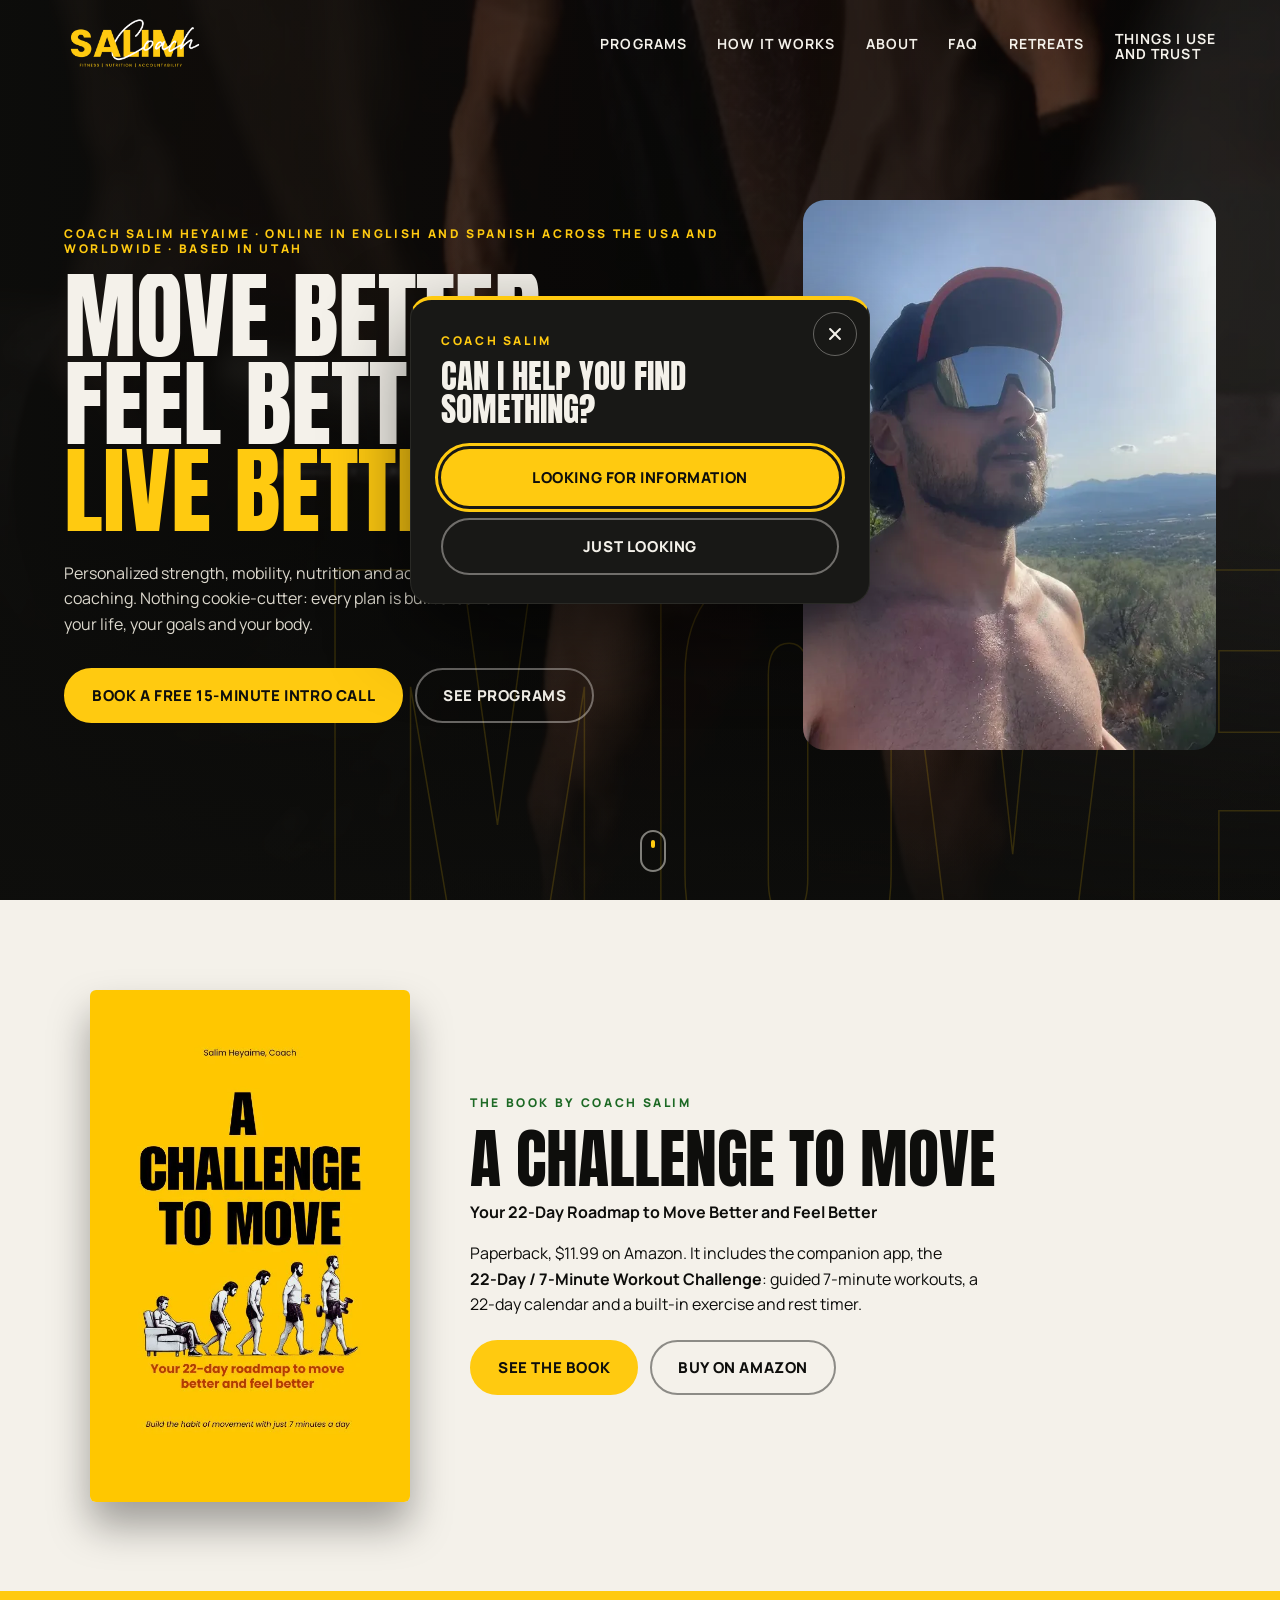
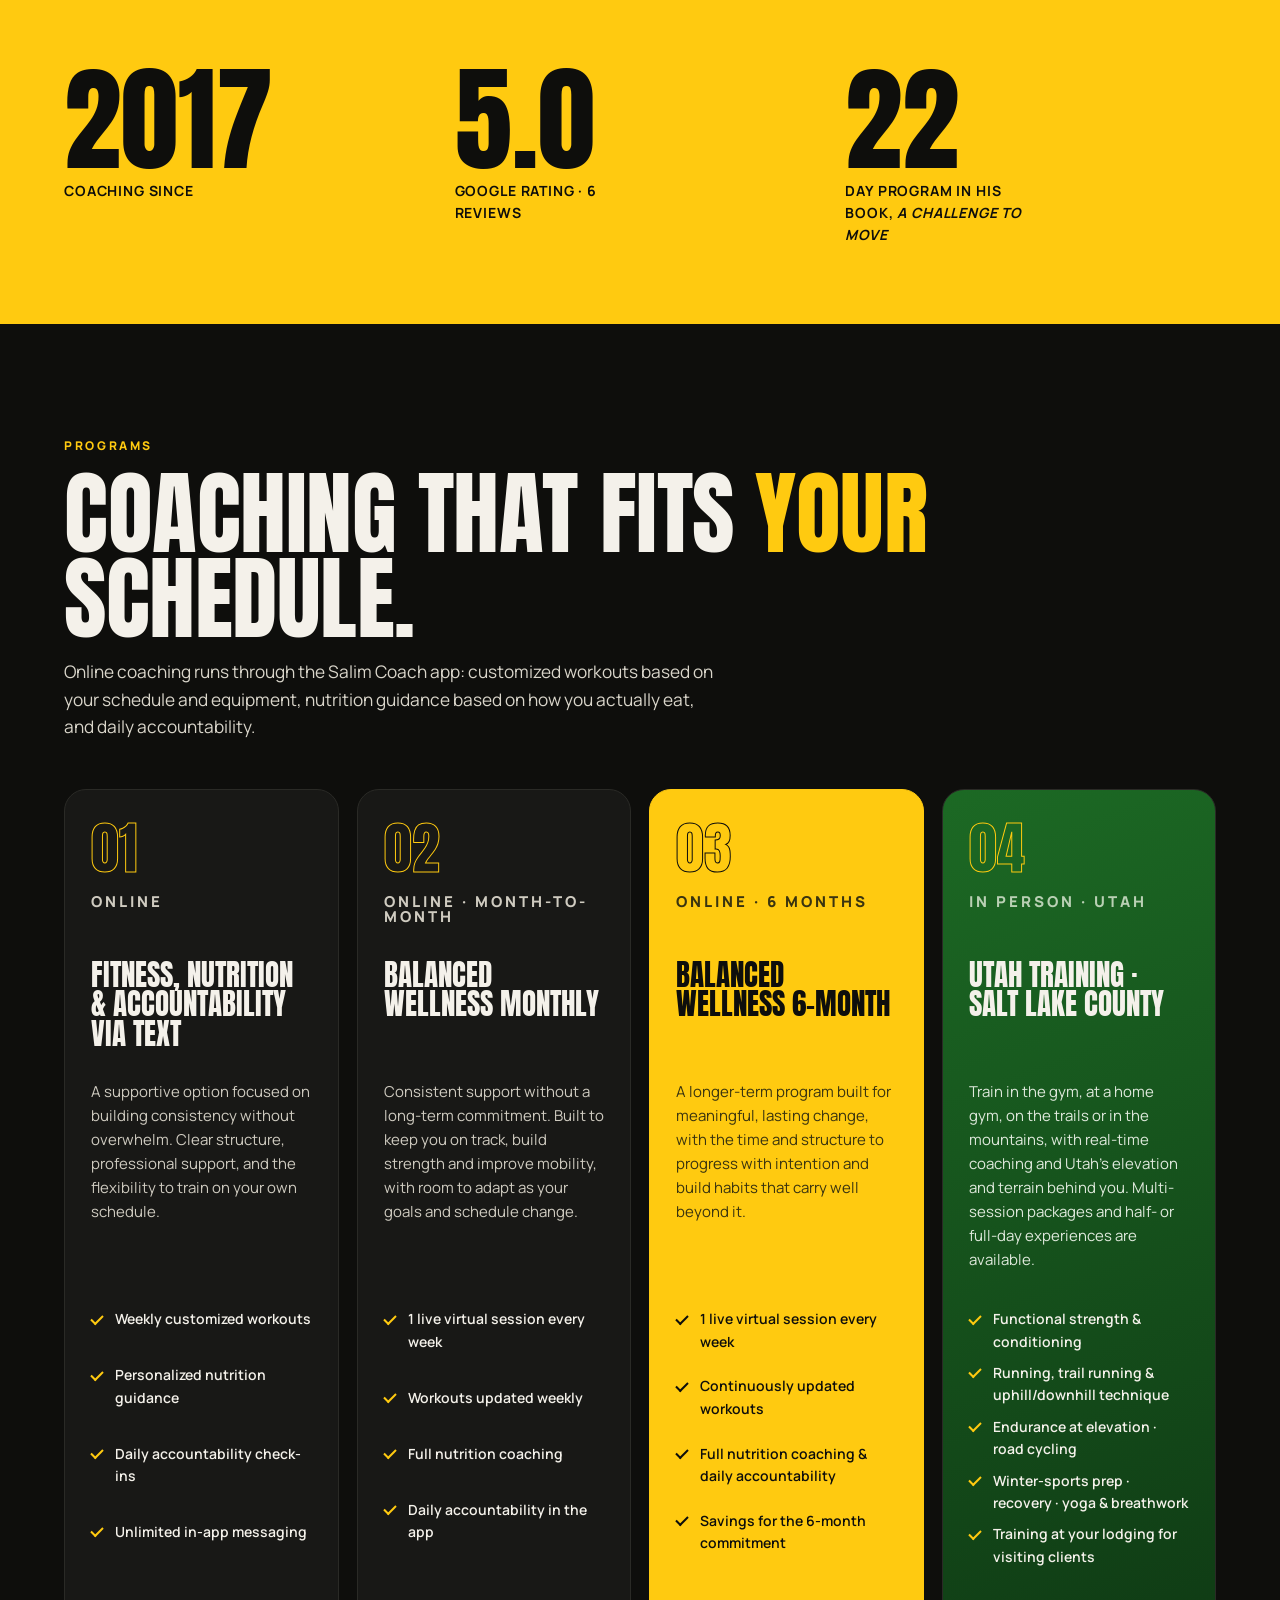
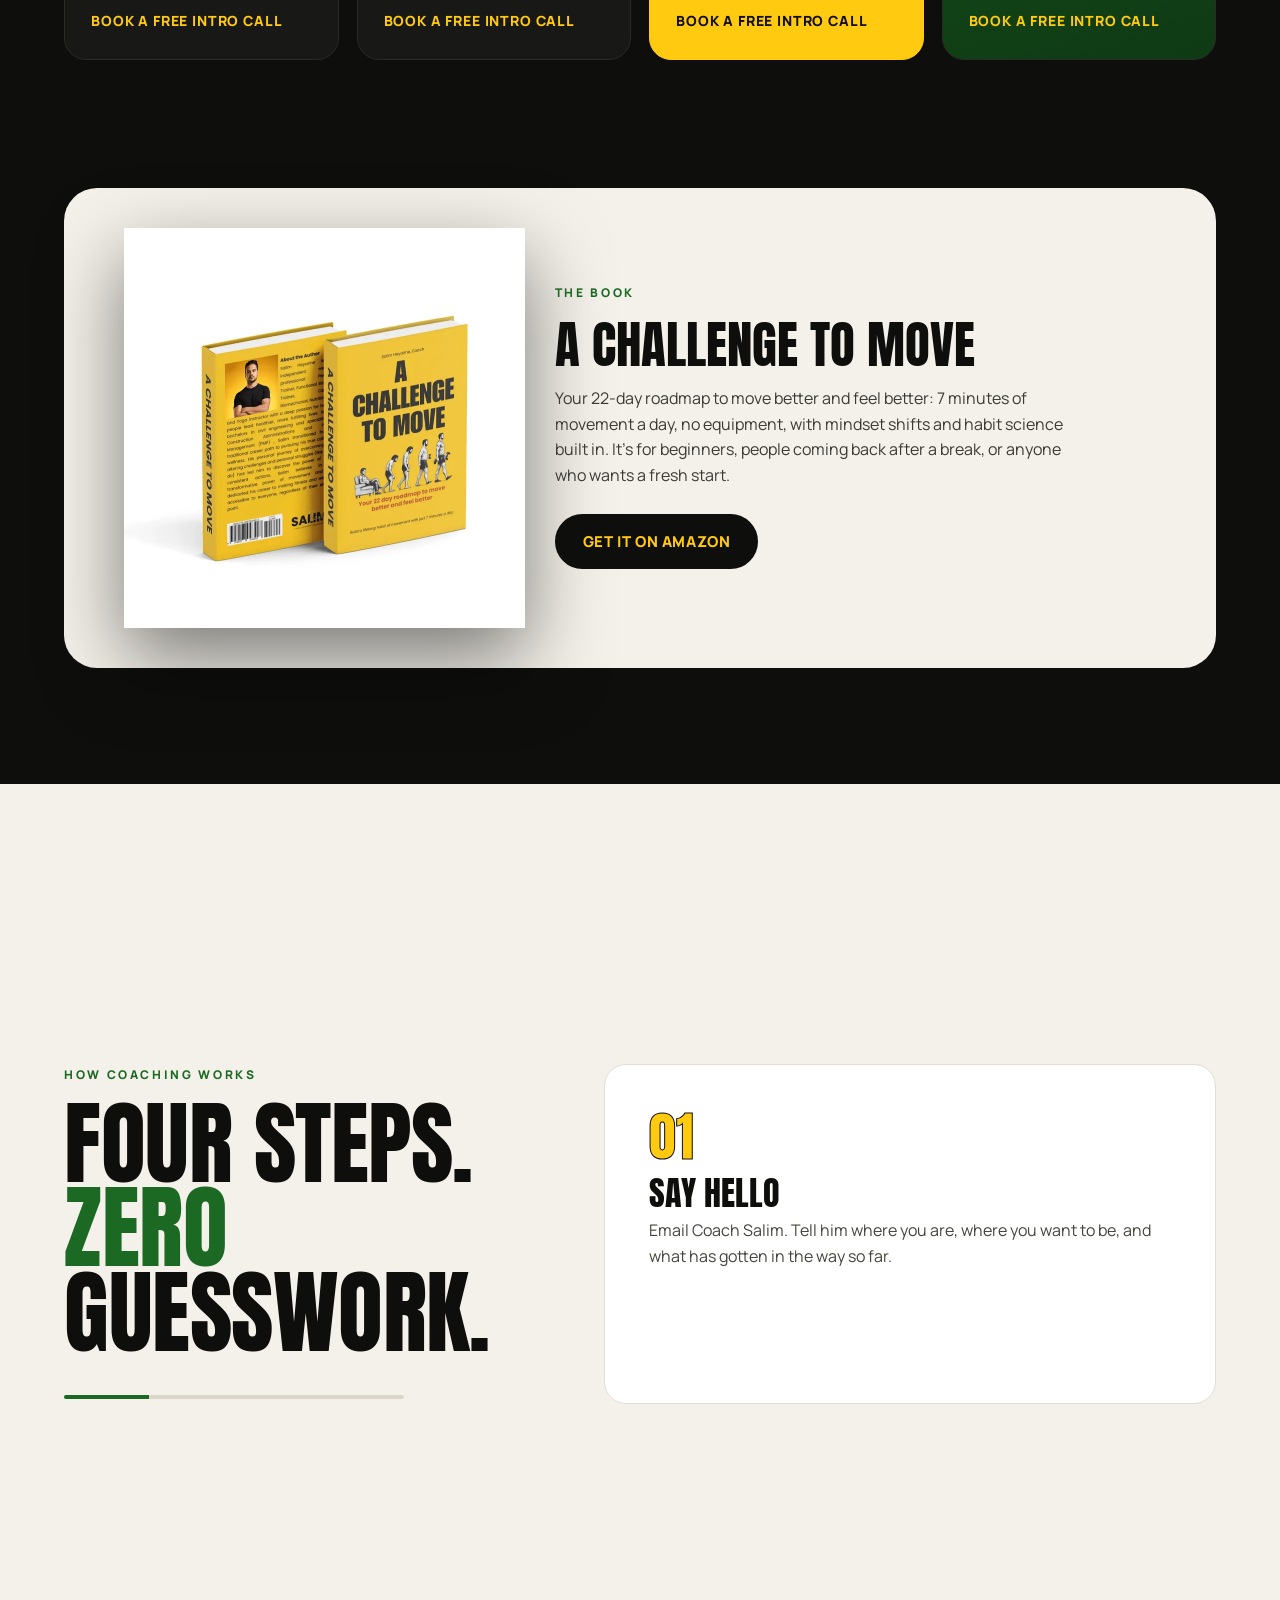
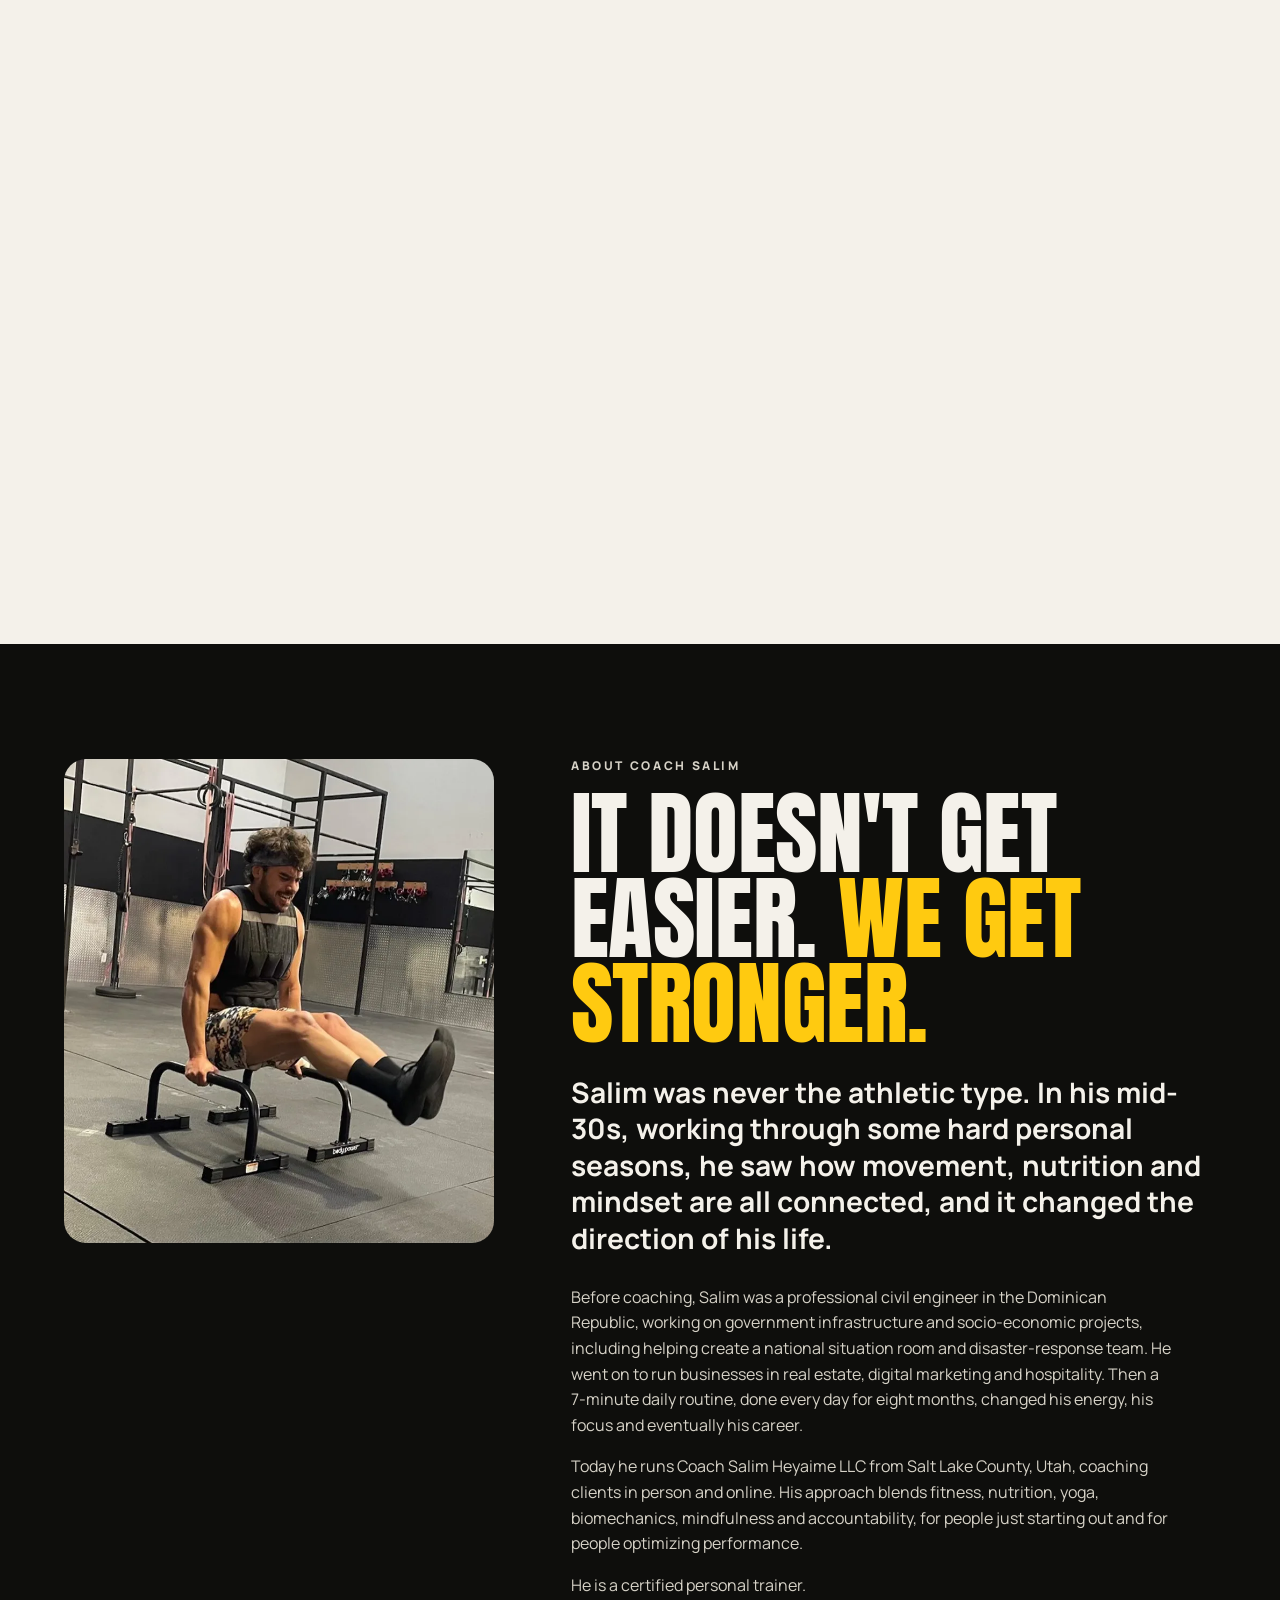
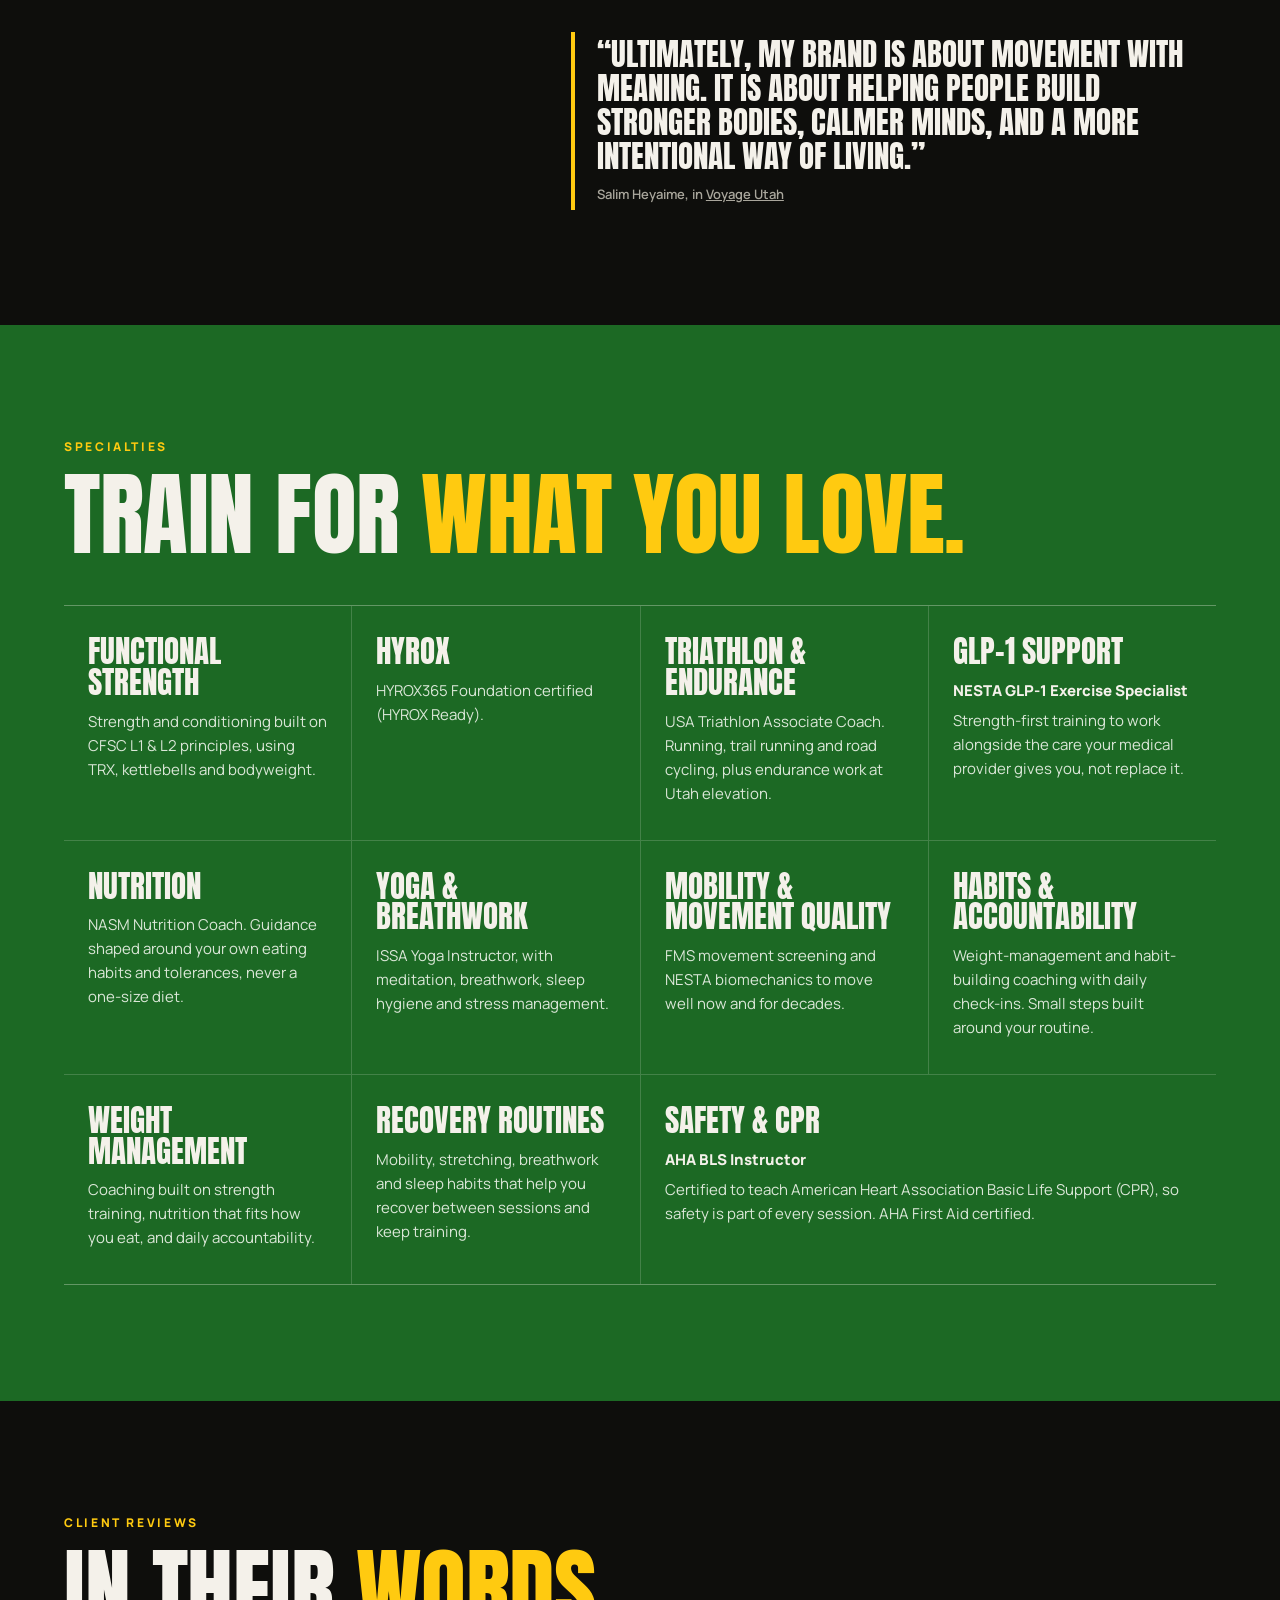
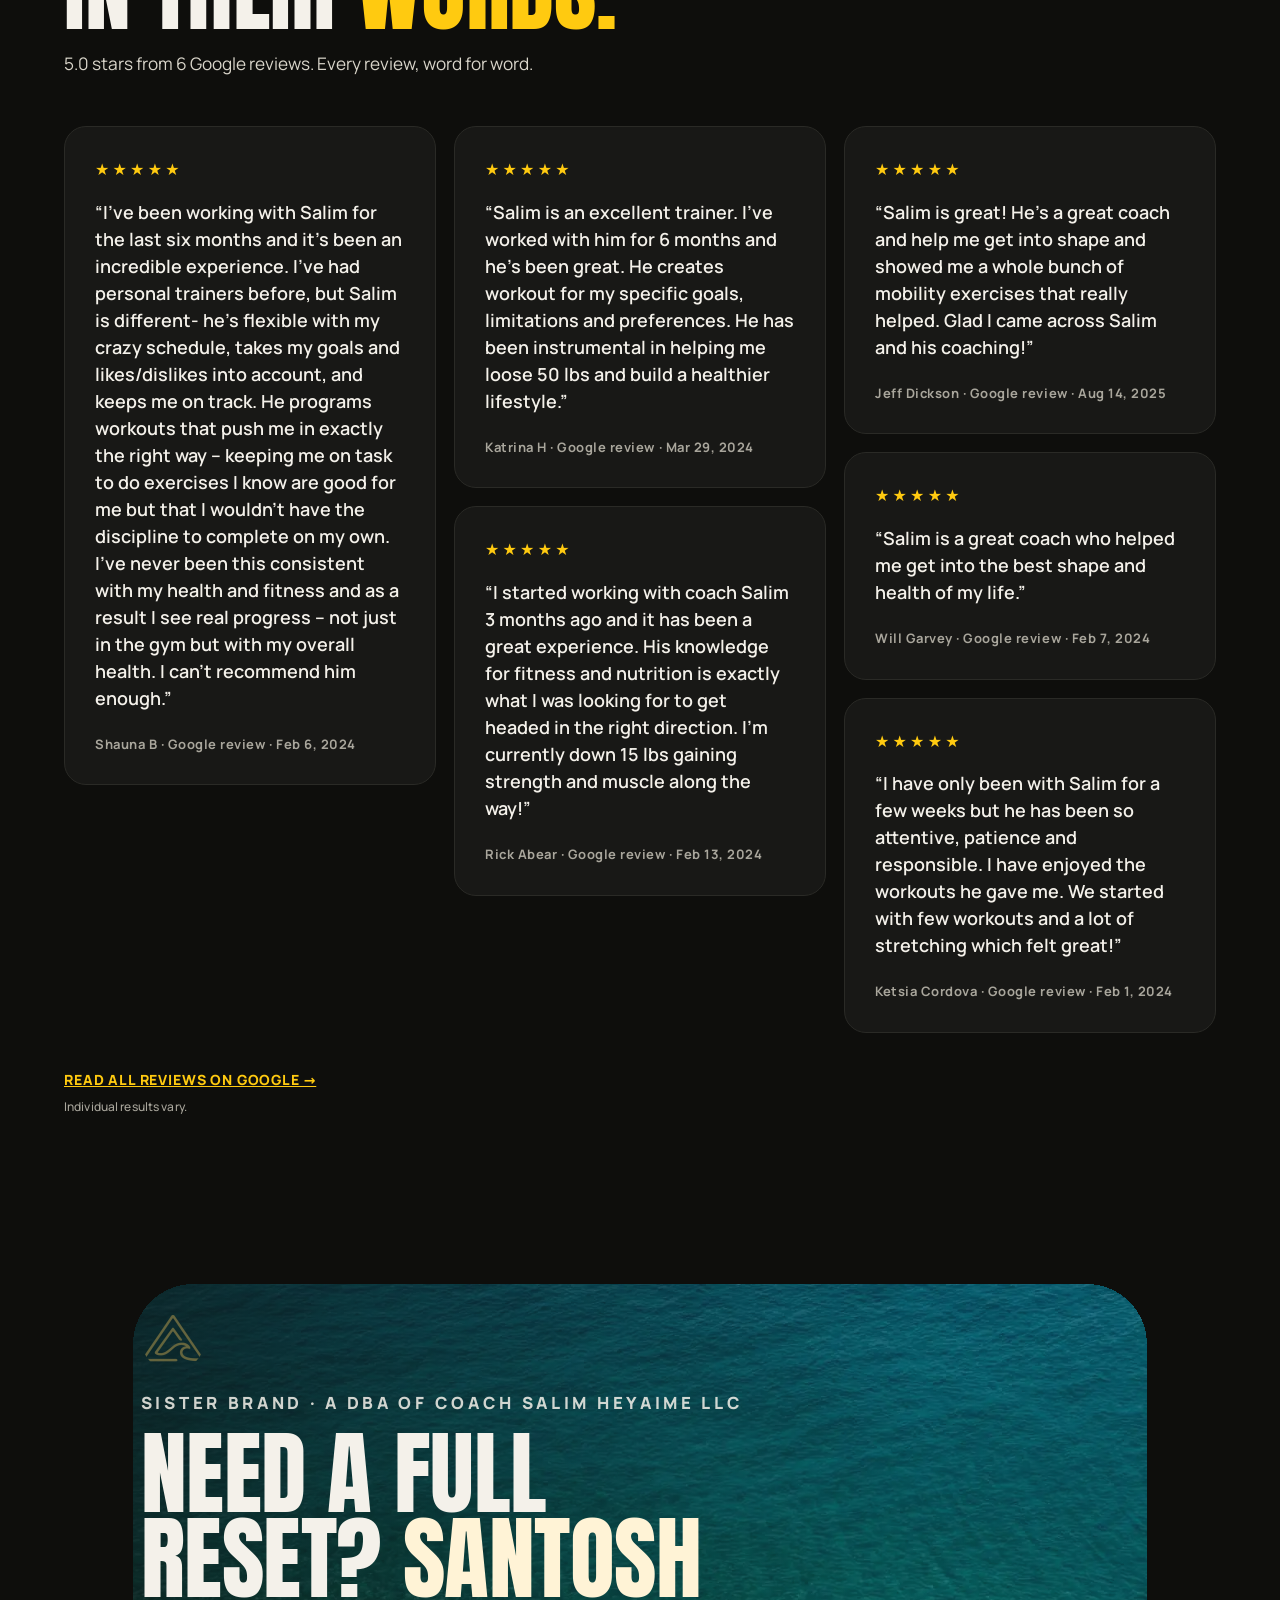
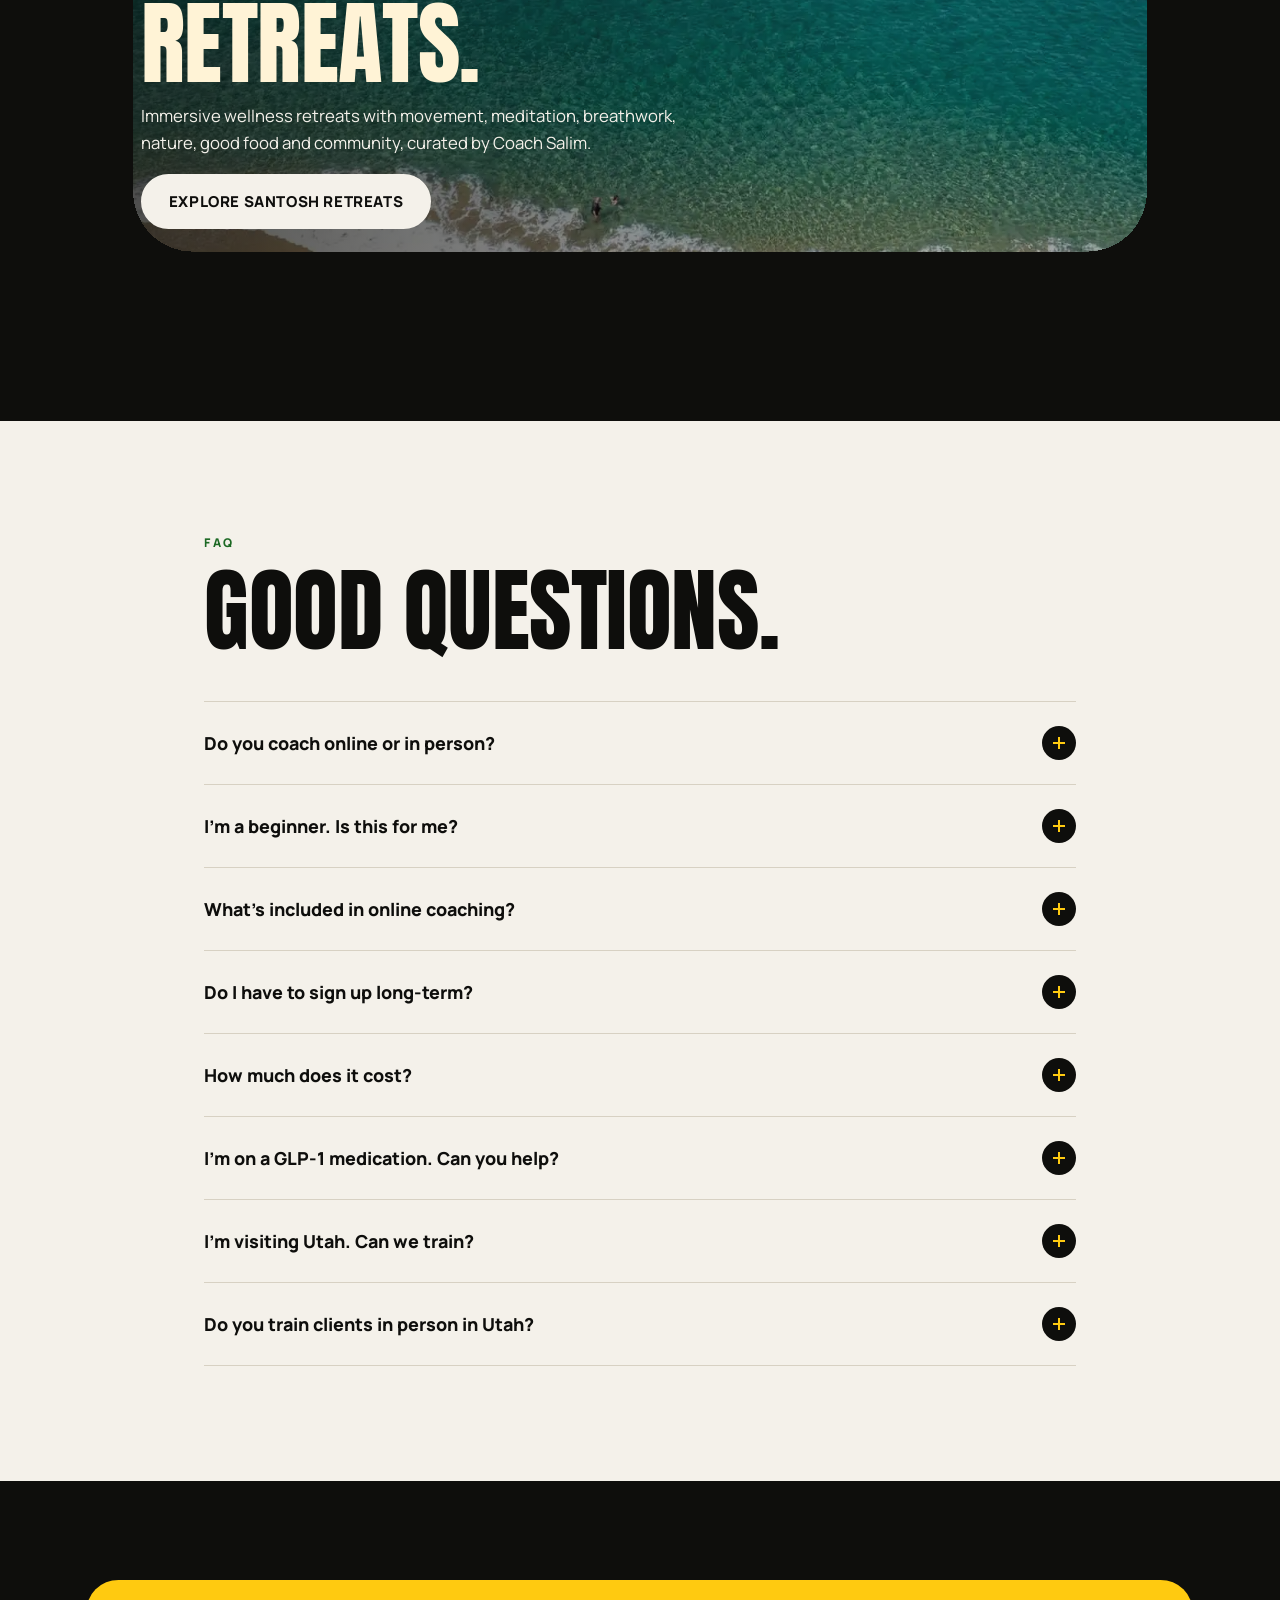
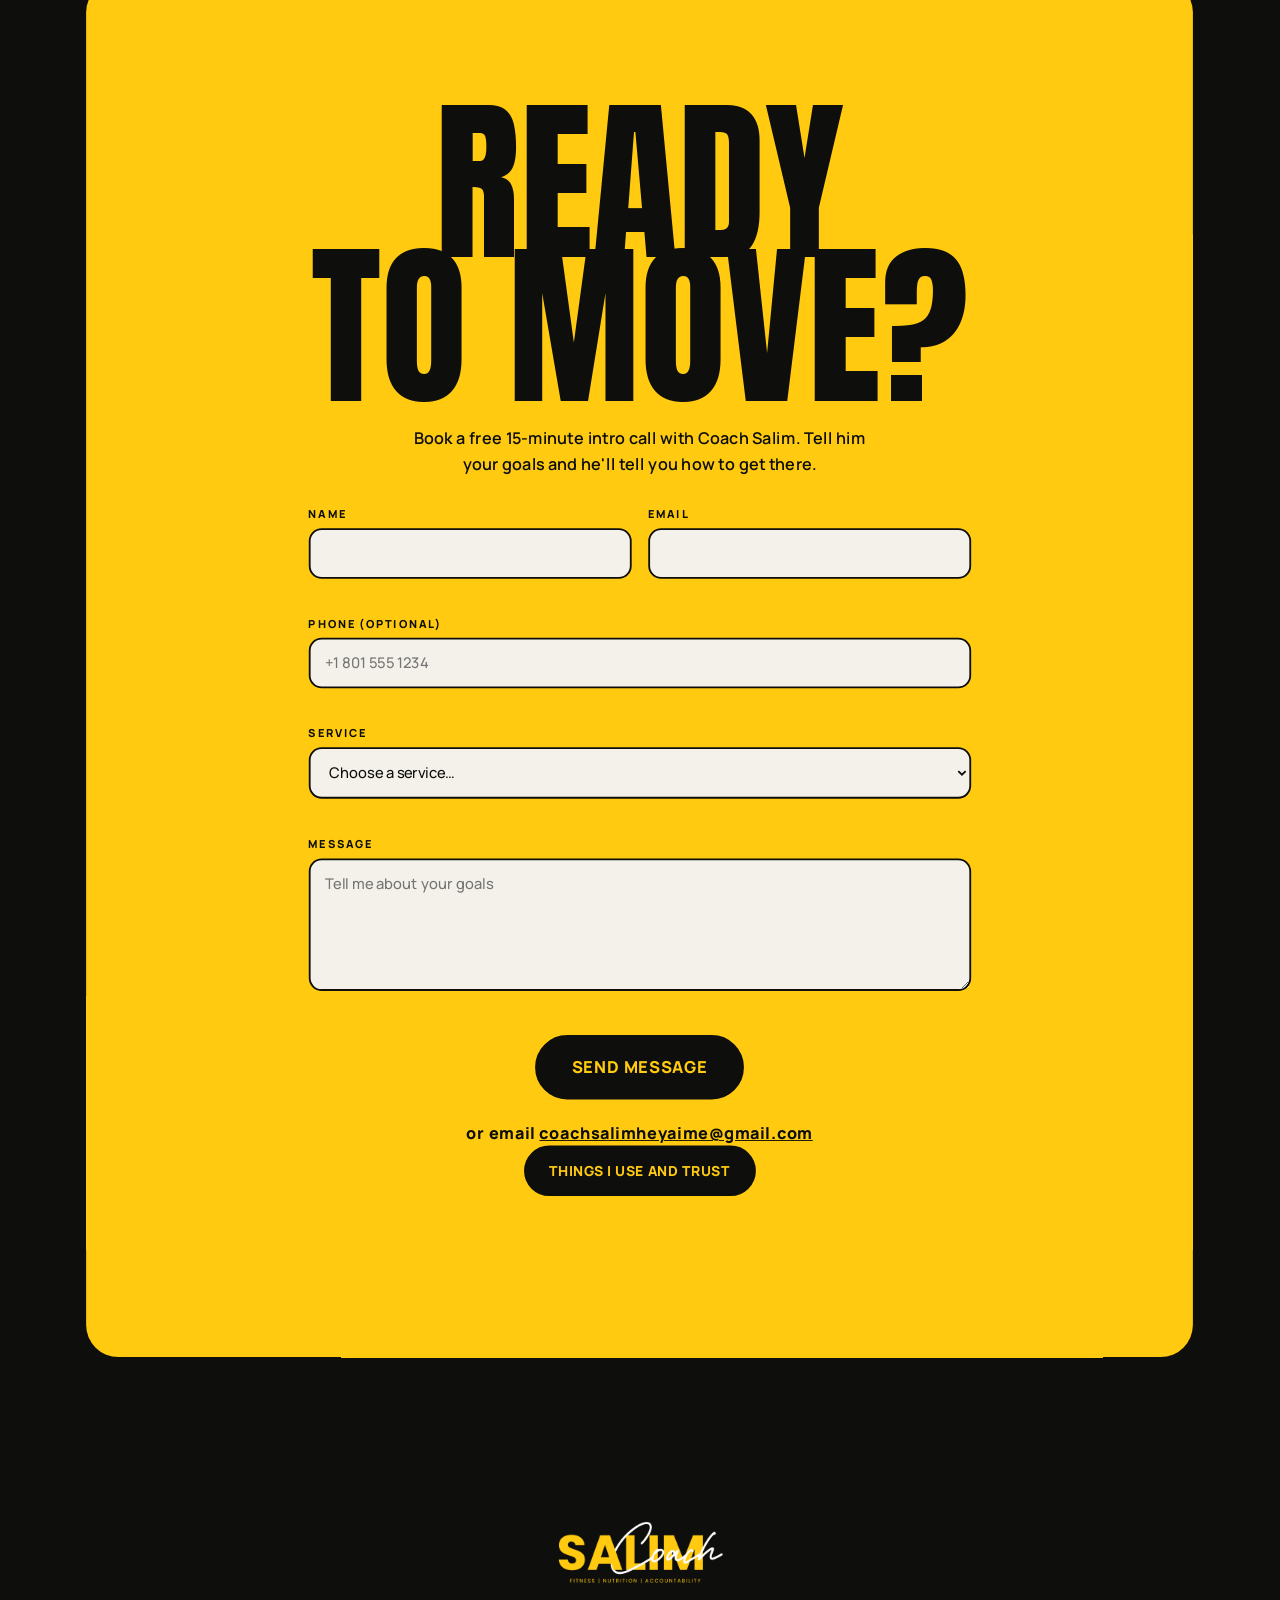
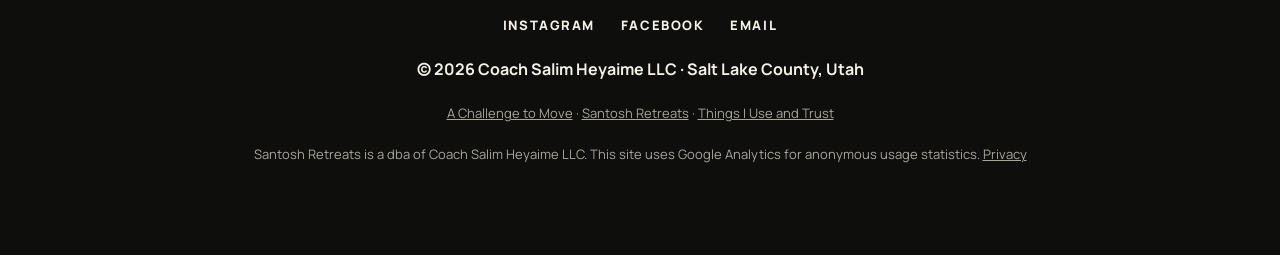
==== index.html @ 9d7af533 "Preview only: remove program-card tilt, hover lift, and staggered reveal. The cards sat at different" ====
<!DOCTYPE html>
<html lang="en">
<head>
<!-- Google tag (gtag.js) -->
<script async src="https://www.googletagmanager.com/gtag/js?id=G-DH3LRMTE5K"></script>
<script>
  window.dataLayer = window.dataLayer || [];
  function gtag(){dataLayer.push(arguments);}
  gtag('js', new Date());
  gtag('config', 'G-DH3LRMTE5K');
</script>
<script src="/js/ga-events.js" defer></script>
<meta charset="utf-8">
<meta name="viewport" content="width=device-width, initial-scale=1">
<title>Coach Salim Heyaime | Online Fitness Coach, Based in Utah</title>
<meta name="description" content="Personalized strength, mobility, nutrition and accountability coaching online in English and Spanish across the USA and Worldwide, based in Utah, with in-person sessions at gyms and outdoors across Salt Lake County.">
<link rel="canonical" href="https://coachsalimheyaime.com/">
<meta property="og:url" content="https://coachsalimheyaime.com/">
<meta property="og:type" content="website">
<meta property="og:title" content="Coach Salim Heyaime | Online Fitness Coach, Based in Utah">
<meta property="og:description" content="Personalized strength, mobility, nutrition and accountability coaching online in English and Spanish across the USA and Worldwide, based in Utah, with in-person sessions at gyms and outdoors across Salt Lake County.">
<meta property="og:image" content="https://coachsalimheyaime.com/img/og-1200x630.jpg">
<meta property="og:image:width" content="1200"><meta property="og:image:height" content="630">
<meta name="twitter:card" content="summary_large_image">
<meta name="twitter:title" content="Coach Salim Heyaime | Online Fitness Coach, Based in Utah">
<meta name="twitter:description" content="Personalized strength, mobility, nutrition and accountability coaching online in English and Spanish across the USA and Worldwide, based in Utah, with in-person sessions at gyms and outdoors across Salt Lake County.">
<meta name="twitter:image" content="https://coachsalimheyaime.com/img/og-1200x630.jpg">
<script type="application/ld+json">
{
  "@context": "https://schema.org",
  "@graph": [
    {
      "@type": "ProfessionalService",
      "@id": "https://coachsalimheyaime.com/#business",
      "name": "Coach Salim Heyaime LLC",
      "url": "https://coachsalimheyaime.com",
      "email": "coachsalimheyaime@gmail.com",
      "areaServed": [
        { "@type": "State", "name": "Utah" },
        { "@type": "Place", "name": "Online" }
      ]
    },
    {
      "@type": "Person",
      "@id": "https://coachsalimheyaime.com/#salim",
      "name": "Salim Heyaime",
      "jobTitle": "Coach",
      "worksFor": { "@id": "https://coachsalimheyaime.com/#business" },
      "sameAs": [
        "https://www.linkedin.com/in/salimheyaime",
        "https://www.instagram.com/salimheyaime/"
      ]
    },
    {
      "@type": "FAQPage",
      "@id": "https://coachsalimheyaime.com/#faq",
      "mainEntity": [
        {
          "@type": "Question",
          "name": "Do you coach online or in person?",
          "acceptedAnswer": {
            "@type": "Answer",
            "text": "Both. Online coaching runs through the Salim Coach app wherever you are. In-person training is in Utah (the Salt Lake County area): in the gym, at a home gym, on trails or in the mountains."
          }
        },
        {
          "@type": "Question",
          "name": "I'm a beginner. Is this for me?",
          "acceptedAnswer": {
            "@type": "Answer",
            "text": "Yes. Coach Salim works with everyone from people just starting out to athletes optimizing performance. Plans start where you are, with the equipment and time you actually have."
          }
        },
        {
          "@type": "Question",
          "name": "What's included in online coaching?",
          "acceptedAnswer": {
            "@type": "Answer",
            "text": "Weekly customized workouts, nutrition coaching, daily accountability and in-app messaging. The Balanced Wellness programs add a live virtual session every week."
          }
        },
        {
          "@type": "Question",
          "name": "Do I have to sign up long-term?",
          "acceptedAnswer": {
            "@type": "Answer",
            "text": "No. There are month-to-month options, and a 6-month program for people who want the extra structure (it comes with commitment savings)."
          }
        },
        {
          "@type": "Question",
          "name": "How much does it cost?",
          "acceptedAnswer": {
            "@type": "Answer",
            "text": "Email for current program pricing."
          }
        },
        {
          "@type": "Question",
          "name": "I'm on a GLP-1 medication. Can you help?",
          "acceptedAnswer": {
            "@type": "Answer",
            "text": "Coach Salim is a NESTA-certified GLP-1 Exercise Specialist. Training focuses on preserving strength and building habits, and it works alongside your medical provider's guidance, never in place of it."
          }
        },
        {
          "@type": "Question",
          "name": "I'm visiting Utah. Can we train?",
          "acceptedAnswer": {
            "@type": "Answer",
            "text": "Yes. Visiting clients can book sessions, multi-session packages, or half- and full-day experiences like trail runs, hikes and rides, and training can come to your lodging."
          }
        },
        {
          "@type": "Question",
          "name": "Do you train clients in person in Utah?",
          "acceptedAnswer": {
            "@type": "Answer",
            "text": "Yes. Coach Salim is based in Utah and trains in person at gyms, home gyms, trails and mountains across Salt Lake County and beyond, plus online coaching in English and Spanish across the USA and Worldwide."
          }
        }
      ]
    }
  ]
}
</script>
<meta name="theme-color" content="#0e0e0c">
<link rel="icon" href="favicon.ico?v=2" sizes="any">
<link rel="icon" type="image/png" sizes="32x32" href="favicon-32.png?v=2">
<link rel="apple-touch-icon" href="apple-touch-icon.png?v=2">
<link rel="manifest" href="site.webmanifest">
<link rel="preload" href="fonts/Anton-400.woff2" as="font" type="font/woff2" crossorigin>
<link rel="preload" href="fonts/Manrope-var.woff2" as="font" type="font/woff2" crossorigin>
<link rel="stylesheet" href="fonts.css">
<link rel="stylesheet" href="css/coach.css?v=4">
<link rel="stylesheet" href="css/popup.css">
</head>
<body>
<a class="skip" href="#main">Skip to content</a>

<header class="nav">
  <a class="brand" href="#top" aria-label="Coach Salim Heyaime, home"><img src="img/logo-color.png" alt="Salim Coach" width="160" height="68"></a>
  <button type="button" class="nav-toggle" aria-expanded="false" aria-controls="nav-links"><span></span><span></span><span class="sr">Menu</span></button>
  <nav aria-label="Primary"><ul id="nav-links">
    <li><a href="#programs">Programs</a></li>
    <li><a href="#how">How it works</a></li>
    <li><a href="#about">About</a></li>
    <li><a href="#faq">FAQ</a></li>
    <li><a href="https://santoshretreats.com" rel="noopener" target="_blank">Retreats</a></li>
    <li><a class="nav-store" href="/store/" target="_blank" rel="noopener" aria-label="Things I Use and Trust"><span>Things I Use</span><span>and Trust</span></a></li>
  </ul></nav>
</header>

<main id="main">
<!-- 1. HERO -->
<section class="hero" id="top">
  <div class="hero-pin">
    <div class="hero-bg" aria-hidden="true">
      <!-- Slow-motion loop from Salim's training intro film by Jeff (SalimIntro_horiz_02.mp4), 2x slowed, muted -->
      <!-- [html-validate-disable-next no-autoplay: muted decorative background loop, paused for reduced motion] -->
      <video class="hero-video" autoplay muted loop playsinline preload="metadata" poster="img/hero-loop-poster.jpg" tabindex="-1">
        <source src="img/hero-loop.webm" type="video/webm">
        <source src="img/hero-loop.mp4" type="video/mp4">
      </video>
      <span class="hero-shade"></span>
      <span class="hero-ghost">MOVE</span>
    </div>
    <div class="hero-copy">
      <p class="eyebrow"><span class="eb-name">Coach Salim Heyaime · </span>Online in English and Spanish across the USA and Worldwide · Based in Utah</p>
      <h1 class="hero-title"><span class="sr">Coach Salim Heyaime: Online &amp; Utah Strength, Mobility and Nutrition Coaching</span><span class="line" data-split>Move better.</span><span class="line" data-split>Feel better.</span><span class="line accent" data-split>Live better.</span></h1>
      <p class="hero-sub">Personalized strength, mobility, nutrition and accountability coaching. Nothing cookie-cutter: every plan is built around your life, your goals and your body.</p>
      <div class="hero-cta">
        <a class="btn" href="#contact">Book a free 15-minute intro call</a>
        <a class="btn btn-ghost" href="#programs">See programs</a>
      </div>
    </div>
    <figure class="hero-photo">
      <picture><source srcset="img/salim-trail-600.webp 600w, img/salim-trail-900.webp 900w" sizes="(min-width: 900px) 36vw, 80vw" type="image/webp"><img class="hero-img" src="img/salim-trail-900.jpg" alt="Coach Salim Heyaime on a trail run in a cap and sport sunglasses, with a Utah valley and mountains behind him" width="900" height="1200" fetchpriority="high"></picture>
    </figure>
    <a class="hero-scroll" href="#stats" aria-label="Scroll to content"><span></span></a>
  </div>
</section>

<!-- 1b. THE BOOK (top) -->
<section class="book-top" id="book" aria-labelledby="book-top-title">
  <div class="book-top-inner">
    <picture class="book-top-art"><source srcset="img/book-cover.webp" type="image/webp"><img src="img/book-cover.jpg" alt="A Challenge to Move book cover: Your 22-Day Roadmap to Move Better and Feel Better, by Salim Heyaime" width="625" height="1000" loading="lazy"></picture>
    <div class="book-top-copy">
      <p class="eyebrow">The book by Coach Salim</p>
      <h2 class="book-top-title" id="book-top-title">A Challenge to Move</h2>
      <p class="book-top-sub">Your 22-Day Roadmap to Move Better and Feel Better</p>
      <p>Paperback, $11.99 on Amazon. It includes the companion app, the <strong><span style="white-space:nowrap">22-Day /</span> <span style="white-space:nowrap">7-Minute</span> Workout Challenge</strong>: guided 7-minute workouts, a 22-day calendar and a built-in exercise and rest timer.</p>
      <div class="book-top-cta">
        <a class="btn magnetic" href="https://book.coachsalimheyaime.com/" rel="noopener" target="_blank">See the book</a>
        <a class="btn btn-ghost" href="https://www.amazon.com/dp/B0HN22P5F4" rel="noopener" target="_blank">Buy on Amazon</a>
      </div>
    </div>
  </div>
</section>

<!-- 2. STATS (real only) -->
<section class="stats" id="stats" aria-label="At a glance">
  <ul>
    <li class="stat"><b>2017</b><span>Coaching since</span></li>
    <li class="stat"><b data-count="5" data-suffix=".0">5.0</b><span>Google rating · 6 reviews</span></li>
    <li class="stat"><b data-count="22">22</b><span>day program in his book, <em>A Challenge to Move</em></span></li>
  </ul>
</section>

<!-- 3. PROGRAMS -->
<section class="programs" id="programs">
  <div class="sec-head">
    <p class="eyebrow">Programs</p>
    <h2 class="h2" data-reveal>Coaching that fits <span class="hl">your</span> schedule.</h2>
    <p class="lede">Online coaching runs through the Salim Coach app: customized workouts based on your schedule and equipment, nutrition guidance based on how you actually eat, and daily accountability.</p>
  </div>
  <div class="cards">
    <article class="card" data-service-slug="fitness-nutrition-text">
      <span class="card-num">01</span><p class="card-kind">Online</p>
      <h3>Fitness, Nutrition &amp; Accountability via Text</h3>
      <p>A supportive option focused on building consistency without overwhelm. Clear structure, professional support, and the flexibility to train on your own schedule.</p>
      <ul class="ticks"><li>Weekly customized workouts</li><li>Personalized nutrition guidance</li><li>Daily accountability check-ins</li><li>Unlimited in-app messaging</li></ul>
      <a class="card-link" href="?service=fitness-nutrition-text#contact">Book a free intro call</a>
    </article>
    <article class="card" data-service-slug="balanced-wellness-monthly">
      <span class="card-num">02</span><p class="card-kind">Online · month-to-month</p>
      <h3>Balanced Wellness Monthly</h3>
      <p>Consistent support without a long-term commitment. Built to keep you on track, build strength and improve mobility, with room to adapt as your goals and schedule change.</p>
      <ul class="ticks"><li>1 live virtual session every week</li><li>Workouts updated weekly</li><li>Full nutrition coaching</li><li>Daily accountability in the app</li></ul>
      <a class="card-link" href="?service=balanced-wellness-monthly#contact">Book a free intro call</a>
    </article>
    <article class="card card-feature" data-service-slug="balanced-wellness-6-month">
      <span class="card-num">03</span><p class="card-kind">Online · 6 months</p>
      <h3>Balanced Wellness 6-Month</h3>
      <p>A longer-term program built for meaningful, lasting change, with the time and structure to progress with intention and build habits that carry well beyond it.</p>
      <ul class="ticks"><li>1 live virtual session every week</li><li>Continuously updated workouts</li><li>Full nutrition coaching &amp; daily accountability</li><li>Savings for the 6-month commitment</li></ul>
      <a class="card-link" href="?service=balanced-wellness-6-month#contact">Book a free intro call</a>
    </article>
    <article class="card card-photo" data-service-slug="utah-training">
      <span class="card-num">04</span><p class="card-kind">In person · Utah</p>
      <h3>Utah Training · Salt Lake County</h3>
      <p>Train in the gym, at a home gym, on the trails or in the mountains, with real-time coaching and Utah's elevation and terrain behind you. Multi-session packages and half- or full-day experiences are available.</p>
      <ul class="ticks"><li>Functional strength &amp; conditioning</li><li>Running, trail running &amp; uphill/downhill technique</li><li>Endurance at elevation · road cycling</li><li>Winter-sports prep · recovery · yoga &amp; breathwork</li><li>Training at your lodging for visiting clients</li></ul>
      <a class="card-link" href="?service=utah-training#contact">Book a free intro call</a>
    </article>
  </div>
  <div class="book">
    <img src="img/book-800.webp" alt="A Challenge to Move book, paperback mockup" width="800" height="800" loading="lazy">
    <div>
      <p class="eyebrow">The book</p>
      <h3 class="h3">A Challenge to Move</h3>
      <p>Your 22-day roadmap to move better and feel better: 7 minutes of movement a day, no equipment, with mindset shifts and habit science built in. It's for beginners, people coming back after a break, or anyone who wants a fresh start.</p>
      <a class="btn btn-dark magnetic" href="https://www.amazon.com/dp/B0HN22P5F4" rel="noopener" target="_blank">Get it on Amazon</a>
    </div>
  </div>
</section>

<!-- 4. HOW COACHING WORKS (pinned on desktop) -->
<section class="how" id="how">
  <div class="how-pin">
    <div class="how-side">
      <p class="eyebrow">How coaching works</p>
      <h2 class="h2">Four steps. <span class="hl">Zero</span> guesswork.</h2>
      <div class="how-rail" aria-hidden="true"><span></span></div>
    </div>
    <ol class="how-steps">
      <li class="how-step"><b>01</b><h3>Say hello</h3><p>Email Coach Salim. Tell him where you are, where you want to be, and what has gotten in the way so far.</p></li>
      <li class="how-step"><b>02</b><h3>Get your plan</h3><p>Workouts built around your schedule, equipment, goals and limitations, plus nutrition guidance based on your own eating habits and tolerances.</p></li>
      <li class="how-step"><b>03</b><h3>Train &amp; track</h3><p>Your workouts live in the Salim Coach app, with live virtual or in-person Utah sessions depending on your program.</p></li>
      <li class="how-step"><b>04</b><h3>Stay accountable</h3><p>Daily check-ins and in-app messaging keep you consistent, and the plan adapts as your life and goals change.</p></li>
    </ol>
  </div>
</section>

<!-- 6. ABOUT / STORY -->
<section class="about" id="about">
  <div class="about-art">
    <picture><source srcset="img/salim-dips-800.webp" type="image/webp"><img src="img/salim-dips-800.jpg" alt="Salim holding an L-sit on parallettes in the gym" width="800" height="900" loading="lazy"></picture>
  </div>
  <div class="about-copy">
    <p class="eyebrow">About Coach Salim</p>
    <h2 class="h2">It doesn't get easier. <span class="hl">We get stronger.</span></h2>
    <p class="scrub-words">Salim was never the athletic type. In his mid-30s, working through some hard personal seasons, he saw how movement, nutrition and mindset are all connected, and it changed the direction of his life.</p>
    <p>Before coaching, Salim was a professional civil engineer in the Dominican Republic, working on government infrastructure and socio-economic projects, including helping create a national situation room and disaster-response team. He went on to run businesses in real estate, digital marketing and hospitality. Then a 7-minute daily routine, done every day for eight months, changed his energy, his focus and eventually his career.</p>
    <p>Today he runs Coach Salim Heyaime LLC from Salt Lake County, Utah, coaching clients in person and online. His approach blends fitness, nutrition, yoga, biomechanics, mindfulness and accountability, for people just starting out and for people optimizing performance.</p>
    <p>He is a certified personal trainer.</p>
    <blockquote>“Ultimately, my brand is about movement with meaning. It is about helping people build stronger bodies, calmer minds, and a more intentional way of living.”<cite>Salim Heyaime, in <a href="https://voyageutah.com/interview/hidden-gems-meet-salim-heyaime-of-coach-salim-heyaime-llc-dba-santosh-retreats/" rel="noopener" target="_blank">Voyage Utah</a></cite></blockquote>
  </div>
</section>

<!-- 7. SPECIALTIES -->
<section class="specs" id="specialties">
  <div class="sec-head"><p class="eyebrow">Specialties</p><h2 class="h2" data-reveal>Train for <span class="hl">what you love.</span></h2></div>
  <ul class="spec-grid">
    <li class="spec"><b>Functional strength</b><p>Strength and conditioning built on CFSC L1 &amp; L2 principles, using TRX, kettlebells and bodyweight.</p></li>
    <li class="spec"><b>HYROX</b><p>HYROX365 Foundation certified (HYROX Ready).</p></li>
    <li class="spec"><b>Triathlon &amp; endurance</b><p>USA Triathlon Associate Coach. Running, trail running and road cycling, plus endurance work at Utah elevation.</p></li>
    <li class="spec"><b>GLP-1 support</b><p><span class="spec-cred">NESTA <span class="nowrap">GLP-1</span> Exercise Specialist</span> Strength-first training to work alongside the care your medical provider gives you, not replace it.</p></li>
    <li class="spec"><b>Nutrition</b><p>NASM Nutrition Coach. Guidance shaped around your own eating habits and tolerances, never a one-size diet.</p></li>
    <li class="spec"><b>Yoga &amp; breathwork</b><p>ISSA Yoga Instructor, with meditation, breathwork, sleep hygiene and stress management.</p></li>
    <li class="spec"><b>Mobility &amp; movement quality</b><p>FMS movement screening and NESTA biomechanics to move well now and for decades.</p></li>
    <li class="spec"><b>Habits &amp; accountability</b><p>Weight-management and habit-building coaching with daily check-ins. Small steps built around your routine.</p></li>
    <li class="spec"><b>Weight management</b><p>Coaching built on strength training, nutrition that fits how you eat, and daily accountability.</p></li>
    <li class="spec"><b>Recovery routines</b><p>Mobility, stretching, breathwork and sleep habits that help you recover between sessions and keep training.</p></li>
    <li class="spec"><b>Safety &amp; CPR</b><p><span class="spec-cred">AHA BLS Instructor</span> Certified to teach American Heart Association Basic Life Support (CPR), so safety is part of every session. AHA First Aid certified.</p></li>
  </ul>
</section>

<!-- 8. TESTIMONIALS: 6 real Google reviews, verbatim (full text verified via Trustindex mirror of the Google profile; see REVIEWS.md) -->
<section class="reviews" id="reviews">
  <div class="sec-head"><p class="eyebrow">Client reviews</p><h2 class="h2">In their <span class="hl">words.</span></h2>
  <p class="lede">5.0 stars from 6 Google reviews. Every review, word for word.</p></div>
  <div class="rev-track">
    <figure class="rev"><span class="stars" role="img" aria-label="5 out of 5 stars">★★★★★</span><blockquote>“I've been working with Salim for the last six months and it's been an incredible experience. I've had personal trainers before, but Salim is different- he's flexible with my crazy schedule, takes my goals and likes/dislikes into account, and keeps me on track. He programs workouts that push me in exactly the right way -- keeping me on task to do exercises I know are good for me but that I wouldn't have the discipline to complete on my own. I've never been this consistent with my health and fitness and as a result I see real progress -- not just in the gym but with my overall health. I can't recommend him enough.”</blockquote><figcaption>Shauna B · Google review · Feb 6, 2024</figcaption></figure>
    <figure class="rev"><span class="stars" role="img" aria-label="5 out of 5 stars">★★★★★</span><blockquote>“Salim is an excellent trainer. I’ve worked with him for 6 months and he’s been great. He creates workout for my specific goals, limitations and preferences. He has been instrumental in helping me loose 50 lbs and build a healthier lifestyle.”</blockquote><figcaption>Katrina H · Google review · Mar 29, 2024</figcaption></figure>
    <figure class="rev"><span class="stars" role="img" aria-label="5 out of 5 stars">★★★★★</span><blockquote>“I started working with coach Salim 3 months ago and it has been a great experience. His knowledge for fitness and nutrition is exactly what I was looking for to get headed in the right direction. I’m currently down 15 lbs gaining strength and muscle along the way!”</blockquote><figcaption>Rick Abear · Google review · Feb 13, 2024</figcaption></figure>
    <figure class="rev"><span class="stars" role="img" aria-label="5 out of 5 stars">★★★★★</span><blockquote>“Salim is great! He’s a great coach and help me get into shape and showed me a whole bunch of mobility exercises that really helped. Glad I came across Salim and his coaching!”</blockquote><figcaption>Jeff Dickson · Google review · Aug 14, 2025</figcaption></figure>
    <figure class="rev"><span class="stars" role="img" aria-label="5 out of 5 stars">★★★★★</span><blockquote>“Salim is a great coach who helped me get into the best shape and health of my life.”</blockquote><figcaption>Will Garvey · Google review · Feb 7, 2024</figcaption></figure>
    <figure class="rev"><span class="stars" role="img" aria-label="5 out of 5 stars">★★★★★</span><blockquote>“I have only been with Salim for a few weeks but he has been so attentive, patience and responsible. I have enjoyed the workouts he gave me. We started with few workouts and a lot of stretching which felt great!”</blockquote><figcaption>Ketsia Cordova · Google review · Feb 1, 2024</figcaption></figure>
  </div>
  <p class="rev-more"><a href="https://share.google/YqI958cbcq341RHSX" rel="noopener" target="_blank">Read all reviews on Google →</a></p>
  <p class="rev-disclaimer">Individual results vary.</p>
</section>

<!-- 9. SANTOSH RETREATS sister brand -->
<section class="santosh" aria-labelledby="santosh-h">
  <div class="santosh-inner">
    <img class="santosh-icon" src="img/santosh-icon-256.webp" alt="" width="64" height="64" loading="lazy">
    <p class="eyebrow">Sister brand · a dba of Coach Salim Heyaime LLC</p>
    <h2 class="h2" id="santosh-h">Need a full reset? <span class="hl">Santosh Retreats.</span></h2>
    <p>Immersive wellness retreats with movement, meditation, breathwork, nature, good food and community, curated by Coach Salim.</p>
    <a class="btn btn-light magnetic" href="https://santoshretreats.com/" rel="noopener" target="_blank">Explore Santosh Retreats</a>
  </div>
</section>

<!-- 10. FAQ -->
<section class="faq" id="faq">
  <div class="sec-head"><p class="eyebrow">FAQ</p><h2 class="h2">Good questions.</h2></div>
  <div class="acc">
    <div class="acc-item"><h3><button type="button" aria-expanded="false" aria-controls="f1">Do you coach online or in person?<i></i></button></h3><div id="f1" hidden><p>Both. Online coaching runs through the Salim Coach app wherever you are. In-person training is in Utah (the Salt Lake County area): in the gym, at a home gym, on trails or in the mountains.</p></div></div>
    <div class="acc-item"><h3><button type="button" aria-expanded="false" aria-controls="f2">I'm a beginner. Is this for me?<i></i></button></h3><div id="f2" hidden><p>Yes. Coach Salim works with everyone from people just starting out to athletes optimizing performance. Plans start where you are, with the equipment and time you actually have.</p></div></div>
    <div class="acc-item"><h3><button type="button" aria-expanded="false" aria-controls="f3">What's included in online coaching?<i></i></button></h3><div id="f3" hidden><p>Weekly customized workouts, nutrition coaching, daily accountability and in-app messaging. The Balanced Wellness programs add a live virtual session every week.</p></div></div>
    <div class="acc-item"><h3><button type="button" aria-expanded="false" aria-controls="f4">Do I have to sign up long-term?<i></i></button></h3><div id="f4" hidden><p>No. There are month-to-month options, and a 6-month program for people who want the extra structure (it comes with commitment savings).</p></div></div>
    <div class="acc-item"><h3><button type="button" aria-expanded="false" aria-controls="f5">How much does it cost?<i></i></button></h3><div id="f5" hidden><p>Email for current program pricing.</p></div></div>
    <div class="acc-item"><h3><button type="button" aria-expanded="false" aria-controls="f6">I'm on a GLP-1 medication. Can you help?<i></i></button></h3><div id="f6" hidden><p>Coach Salim is a NESTA-certified GLP-1 Exercise Specialist. Training focuses on preserving strength and building habits, and it works alongside your medical provider's guidance, never in place of it.</p></div></div>
    <div class="acc-item"><h3><button type="button" aria-expanded="false" aria-controls="f7">I'm visiting Utah. Can we train?<i></i></button></h3><div id="f7" hidden><p>Yes. Visiting clients can book sessions, multi-session packages, or half- and full-day experiences like trail runs, hikes and rides, and training can come to your lodging.</p></div></div>
    <div class="acc-item"><h3><button type="button" aria-expanded="false" aria-controls="f8">Do you train clients in person in Utah?<i></i></button></h3><div id="f8" hidden><p>Yes. Coach Salim is based in Utah and trains in person at gyms, home gyms, trails and mountains across Salt Lake County and beyond, plus online coaching in English and Spanish across the USA and Worldwide.</p></div></div>
  </div>
</section>

<!-- 11. CTA -->
<section class="cta" id="contact">
  <div class="cta-inner">
    <h2 class="cta-title"><span>Ready</span> <span>to move?</span></h2>
    <p>Book a free 15-minute intro call with Coach Salim. Tell him your goals and he'll tell you how to get there.</p>
    <div class="thanks" id="thanks" role="status">
      <p class="thanks-t">Thanks! Your message is in.</p>
      <p>Coach Salim will reply by email, usually within a day or two.</p>
    </div>
    <form class="cform" data-ga-lead="coach_contact" action="https://formsubmit.co/coachsalimheyaime@gmail.com" method="POST">
      <input type="hidden" name="_subject" value="New inquiry: General question">
      <input type="hidden" name="_next" value="https://coachsalimheyaime.com/#thanks">
      <input type="hidden" name="_template" value="table">
      <input type="text" name="_honey" class="hp" tabindex="-1" autocomplete="off" aria-hidden="true">
      <div class="cf-row">
        <div class="cf-field"><label for="cf-name">Name</label><input id="cf-name" name="name" type="text" autocomplete="name" required minlength="2"><span class="cf-error" id="cf-name-err" role="alert"></span></div>
        <div class="cf-field"><label for="cf-email">Email</label><input id="cf-email" name="email" type="email" inputmode="email" autocomplete="email" required pattern="[a-zA-Z0-9.!#$%&amp;'*+/=?^_`{|}~-]+@[a-zA-Z0-9](?:[a-zA-Z0-9-]{0,61}[a-zA-Z0-9])?(?:\.[a-zA-Z0-9](?:[a-zA-Z0-9-]{0,61}[a-zA-Z0-9])?)+"><span class="cf-error" id="cf-email-err" role="alert"></span></div>
      </div>
      <div class="cf-field"><label for="cf-phone">Phone (optional)</label><input id="cf-phone" name="phone" type="tel" inputmode="tel" autocomplete="tel" placeholder="+1 801 555 1234"><span class="cf-error" id="cf-phone-err" role="alert"></span></div>
      <div class="cf-field" id="cf-service-wrap">
        <label for="cf-service-readonly">Service</label>
        <input id="cf-service-readonly" type="text" readonly aria-readonly="true" hidden>
        <input type="hidden" name="service" id="cf-service-hidden" value="">
        <select id="cf-service-select" name="service" required hidden></select>
        <span class="cf-error" id="cf-service-err" role="alert"></span>
      </div>
      <div class="cf-field"><label for="cf-msg">Message</label><textarea id="cf-msg" name="message" rows="5" required placeholder="Tell me about your goals"></textarea><span class="cf-error" id="cf-msg-err" role="alert"></span></div>
      <button class="btn btn-dark btn-xl" type="submit">Send message</button>
    </form>
    <p class="cta-mail">or email <a href="mailto:coachsalimheyaime@gmail.com" target="_blank" rel="noopener">coachsalimheyaime@gmail.com</a></p>
    <p class="cta-store"><a class="btn btn-dark" href="/store/" target="_blank" rel="noopener">Things I Use and Trust</a></p>
  </div>
</section>
</main>

<!-- 12. FOOTER -->
<footer class="foot">
  <img src="img/logo-color.png" alt="Salim Coach: Fitness, Nutrition, Accountability" width="200" height="85" loading="lazy">
  <ul class="social">
    <li><a href="https://www.instagram.com/salimheyaime/" rel="noopener" target="_blank">Instagram</a></li><!-- @salimheyaime is the only social handle -->
    <li><a href="https://www.facebook.com/Salimheyaime/" rel="noopener" target="_blank">Facebook</a></li>
    <li><a href="#contact">Email</a></li>
  </ul>
  <p class="foot-legal">© 2026 Coach Salim Heyaime LLC · Salt Lake County, Utah</p>
  <p class="foot-small"><a href="https://book.coachsalimheyaime.com/" rel="noopener" target="_blank">A Challenge to Move</a> · <a href="https://santoshretreats.com/" rel="noopener" target="_blank">Santosh Retreats</a> · <a href="/store/" target="_blank" rel="noopener">Things I Use and Trust</a></p>
  <p class="foot-small">Santosh Retreats is a dba of Coach Salim Heyaime LLC. This site uses Google Analytics for anonymous usage statistics. <a href="privacy/">Privacy</a></p>
</footer>

<script src="js/vendor/gsap.min.js" defer></script>
<script src="js/vendor/ScrollTrigger.min.js" defer></script>
<script src="js/vendor/lenis.min.js" defer></script>
<script src="js/coach.js?v=2" defer></script>
<script src="js/contact-form.js" defer></script>
<script src="js/popup.js" defer></script>
<script src="/js/external-links.js?v=2" defer></script>
</body>
</html>
---- fonts.css ----
/* Self-hosted fonts (SIL OFL 1.1, licenses in /fonts) */
@font-face{font-family:"Anton";src:url("fonts/Anton-400.woff2") format("woff2");font-weight:400;font-style:normal;font-display:swap}
@font-face{font-family:"Manrope";src:url("fonts/Manrope-var.woff2") format("woff2");font-weight:200 800;font-style:normal;font-display:swap}
---- css/coach.css ----
/* Coach Salim: athletic-premium. Palette: #FFCA10 yellow, #1C6924 green, logo green #47704C */
:root{
  --ink:#0e0e0c; --ink-2:#181816; --bone:#f4f1ea; --volt:#ffca10; --volt-2:#ffd740; --forest:#1c6924; --sage:#47704c; --mute:#a9a69c;
  --f-d:"Anton",Impact,"Arial Narrow",sans-serif; --f-b:"Manrope",system-ui,-apple-system,"Segoe UI",sans-serif;
  --pad:clamp(20px,5vw,72px); --sec:clamp(72px,9vw,128px); --r:22px; --ease:cubic-bezier(.2,.8,.2,1);
}
*,*::before,*::after{box-sizing:border-box}
html{-webkit-text-size-adjust:100%;scroll-padding-top:110px}
body{margin:0;background:var(--ink);color:var(--bone);font:400 clamp(16px,1.05vw,18px)/1.6 var(--f-b);overflow-x:hidden}
#contact,#programs,#how,#about,#faq,#thanks,#book,#stats,#specialties,#reviews{scroll-margin-top:110px}
img{max-width:100%;height:auto;display:block}
a{color:inherit}
h1,h2,h3{margin:0;font-weight:400}
ul,ol{margin:0;padding:0;list-style:none}
.sr,.skip{position:absolute;width:1px;height:1px;overflow:hidden;clip:rect(0 0 0 0)}
.skip:focus{position:fixed;z-index:200;top:8px;left:8px;width:auto;height:auto;clip:auto;background:var(--volt);color:var(--ink);padding:10px 16px;border-radius:8px}
:focus-visible{outline:3px solid var(--volt);outline-offset:3px}
.lenis.lenis-smooth{scroll-behavior:auto}

.ph{display:inline-block;border:1.5px dashed var(--volt);color:var(--volt);font:700 11px/1.3 var(--f-b);letter-spacing:.08em;text-transform:uppercase;padding:4px 8px;border-radius:6px;margin:6px 0}

/* type */
.eyebrow{font:800 12px/1.2 var(--f-b);letter-spacing:.22em;text-transform:uppercase;color:var(--volt);margin:0 0 18px}
@media (max-width:640px){.hero-copy .eyebrow{letter-spacing:.16em}.hero-copy .eb-name{display:none}}
.h2{font:400 clamp(44px,7.2vw,112px)/.92 var(--f-d);text-transform:uppercase;letter-spacing:-.005em}
.h3{font:400 clamp(32px,4vw,56px)/1 var(--f-d);text-transform:uppercase}
.hl{color:var(--volt)}
.lede{max-width:60ch;color:#d9d5ca;font-size:1.08em}
.sec-head{padding:0 var(--pad);max-width:1400px;margin:0 auto 48px}

/* buttons */
.btn{--bg:var(--volt);--fg:var(--ink);display:inline-flex;align-items:center;gap:10px;background:var(--bg);color:var(--fg);font:800 15px/1 var(--f-b);letter-spacing:.04em;text-transform:uppercase;text-decoration:none;padding:18px 26px;border-radius:999px;border:2px solid var(--bg);transition:background .3s,color .3s,transform .3s var(--ease)}
.btn:hover{--bg:var(--bone)}
.btn-ghost{background:transparent;color:var(--bone);border-color:rgba(244,241,234,.4)}
.btn-ghost:hover{border-color:var(--volt);color:var(--volt);background:transparent}
.btn-dark{--bg:var(--ink);--fg:var(--volt)} .btn-dark:hover{--bg:var(--forest);--fg:var(--bone)}
.btn-light{--bg:var(--bone);--fg:var(--ink)} .btn-light:hover{--bg:var(--volt)}
.btn-sm{padding:12px 18px;font-size:13px}
.btn-xl{padding:24px 38px;font-size:clamp(16px,1.4vw,20px)}

/* nav */
.nav{position:fixed;z-index:100;top:0;left:0;right:0;display:flex;align-items:center;justify-content:space-between;padding:14px var(--pad);transition:background .4s,padding .4s}
.nav.scrolled{background:rgba(14,14,12,.86);backdrop-filter:blur(12px);-webkit-backdrop-filter:blur(12px);padding-top:8px;padding-bottom:8px}
.brand img{width:clamp(120px,11vw,160px);height:auto}
.brand,.nav-toggle{position:relative;z-index:2}
.nav-toggle{display:none}
#nav-links{display:flex;align-items:center;gap:30px}
html.nav-lock,html.nav-lock body{overflow:hidden}
#nav-links a:not(.btn){text-decoration:none;font-weight:700;font-size:14px;letter-spacing:.08em;text-transform:uppercase;position:relative}
#nav-links a:not(.btn)::after{content:"";position:absolute;left:0;right:0;bottom:-5px;height:2px;background:var(--volt);transform:scaleX(0);transform-origin:right;transition:transform .4s var(--ease)}
#nav-links a:not(.btn):hover::after{transform:scaleX(1);transform-origin:left}
#nav-links a.nav-store{display:inline-flex;flex-direction:column;justify-content:center;align-items:flex-start;line-height:1.1;text-align:left}
#nav-links a.nav-store span{display:block;white-space:nowrap}
#nav-links a.nav-store::after{bottom:-3px}
@media (max-width:860px){
  .nav-toggle{display:flex;flex-direction:column;justify-content:center;gap:6px;width:46px;height:46px;border:0;border-radius:50%;background:var(--volt);cursor:pointer;align-items:center}
  .nav-toggle span:not(.sr){width:20px;height:2px;background:var(--ink);transition:transform .3s}
  .nav-toggle[aria-expanded=true] span:nth-child(1){transform:translateY(4px) rotate(45deg)}
  .nav-toggle[aria-expanded=true] span:nth-child(2){transform:translateY(-4px) rotate(-45deg)}
  #nav-links{position:fixed;inset:0;z-index:1;flex-direction:column;justify-content:center;gap:26px;background:var(--ink);opacity:0;visibility:hidden;transition:opacity .35s,visibility .35s}
  #nav-links.open{opacity:1;visibility:visible}
  #nav-links a:not(.btn){font:400 44px/1 var(--f-d)}
  #nav-links a.nav-store{align-items:center;text-align:center;line-height:.9}
}

/* hero */
.hero{position:relative}
.hero-pin{position:relative;min-height:100svh;display:grid;grid-template-columns:1fr;align-items:end;padding:110px var(--pad) 70px;overflow:hidden;background:radial-gradient(120% 90% at 85% 30%,#2a2410 0,var(--ink) 60%)}
.hero-bg{position:absolute;inset:0;pointer-events:none;overflow:hidden}
.hero-ghost{position:absolute;right:-2vw;bottom:-6vw;font:400 clamp(180px,38vw,620px)/.8 var(--f-d);color:transparent;-webkit-text-stroke:1.5px rgba(255,202,16,.16);letter-spacing:-.02em;user-select:none;white-space:nowrap}
.hero-copy{position:relative;z-index:2}
.hero-title{font:400 clamp(58px,10.5vw,176px)/.86 var(--f-d);text-transform:uppercase;margin-bottom:24px}
.hero-title .line{display:block;overflow:hidden;padding-bottom:.04em}
.hero-title .accent{color:var(--volt)}
.split-word{display:inline-block;white-space:nowrap}
.char{display:inline-block;will-change:transform}
.hero-sub{max-width:46ch;color:#dcd8cd;font-size:clamp(16px,1.25vw,19px);margin:0 0 30px}
.hero-cta{display:flex;flex-wrap:wrap;gap:12px}
.hero-note{display:inline-block;margin:0 0 22px;padding:8px 14px;border:1px solid rgba(244,241,234,.35);border-radius:999px;font:700 13px/1.3 var(--f-b);letter-spacing:.04em;color:var(--bone)}
.hero-photo{position:relative;z-index:1;margin:0 0 34px;order:-1;justify-self:center;width:min(78vw,420px)}
.hero-photo picture{display:block;border-radius:var(--r);overflow:hidden;aspect-ratio:4/5;background:var(--volt)}
.hero-img{width:100%;height:100%;object-fit:cover;object-position:50% 18%}
.hero-tag{position:absolute;left:-14px;bottom:24px;background:var(--bone);color:var(--ink);font:800 12px/1 var(--f-b);letter-spacing:.12em;text-transform:uppercase;padding:12px 16px;border-radius:999px;transform:rotate(-4deg);box-shadow:0 10px 30px rgba(0,0,0,.35)}
.hero-tag span{font:400 22px/1 var(--f-d);vertical-align:-3px;margin-right:4px}
.hero-scroll{display:none}
@media (max-width:600px){
  .hero-pin{padding:84px var(--pad) 16px}
  .hero-photo{width:min(48vw,200px);margin:0 0 10px}
  .hero-photo picture{aspect-ratio:1/1}
  .hero-img{object-position:50% 16%}
  .hero-title{font-size:clamp(44px,12.2vw,56px);margin-bottom:10px}
  .hero-sub{margin:0 0 12px;font-size:15px;line-height:1.45}
  .hero-cta{gap:10px}
  .hero-cta .btn{padding:14px 18px;font-size:13px}
}
@media (min-width:900px){
  .hero-pin{grid-template-columns:1.25fr .75fr;gap:4vw;align-items:center;padding-top:120px}
  .hero-title{font-size:clamp(58px,7.6vw,138px)}
  .hero-photo{order:0;width:100%;max-width:520px;margin:0;justify-self:end}
  .hero-photo picture{aspect-ratio:3/4}
  .hero-scroll{display:block;position:absolute;left:50%;bottom:28px;width:26px;height:42px;border:2px solid rgba(244,241,234,.5);border-radius:20px}
  .hero-scroll span{position:absolute;left:50%;top:8px;width:4px;height:8px;margin-left:-2px;background:var(--volt);border-radius:2px;animation:sc 1.8s infinite}
}
@keyframes sc{0%{transform:translateY(0);opacity:1}80%{transform:translateY(14px);opacity:0}100%{opacity:0}}

/* stats */
.stats{background:var(--volt);color:var(--ink);padding:clamp(40px,6vw,80px) var(--pad)}
.stats ul{max-width:1400px;margin:0 auto;display:grid;grid-template-columns:repeat(2,1fr);gap:30px 20px}
.stat b{display:block;font:400 clamp(64px,9vw,140px)/.9 var(--f-d)}
.stat span{display:block;font-weight:700;font-size:14px;letter-spacing:.06em;text-transform:uppercase;max-width:20ch;margin-top:8px}
@media (min-width:900px){.stats ul{grid-template-columns:repeat(4,1fr)}}

/* programs */
.programs{padding:var(--sec) 0}
.cards{display:grid;gap:18px;padding:0 var(--pad);max-width:1400px;margin:0 auto;align-items:stretch}
@media (min-width:760px){.cards{grid-template-columns:repeat(2,1fr)}}
@media (min-width:1200px){.cards{grid-template-columns:repeat(4,1fr)}}
.card{position:relative;display:flex;flex-direction:column;height:100%;background:var(--ink-2);border:1px solid #2a2a26;border-radius:var(--r);padding:30px 26px 26px;transition:border-color .4s;transform:none}
/* Subgrid lines up number, kind, title, body, ticks and button across a row. Six children: .card-num, .card-kind, h3, p, .ticks, .card-link */
@supports (grid-template-rows:subgrid){
  .card{display:grid;grid-template-rows:subgrid;grid-row:span 6;height:auto}
}
.card:hover{border-color:var(--volt)}
.card-num{font:400 56px/1 var(--f-d);color:transparent;-webkit-text-stroke:1px var(--volt)}
.card-kind{margin:16px 0 8px;font:800 11px/1 var(--f-b);letter-spacing:.2em;text-transform:uppercase;color:var(--mute)}
.card h3{font:400 clamp(28px,2.3vw,34px)/1 var(--f-d);text-transform:uppercase;margin-bottom:14px}
.card p{color:#cfcbc0;margin:0 0 18px;font-size:15px}
.ticks{margin-bottom:24px;display:grid;gap:9px;font-size:14px;font-weight:600}
.ticks li{position:relative;padding-left:24px}
.ticks li::before{content:"";position:absolute;left:0;top:.45em;width:12px;height:7px;border-left:2.5px solid var(--volt);border-bottom:2.5px solid var(--volt);transform:rotate(-45deg)}
.card-link{margin-top:auto;align-self:end;font-weight:800;font-size:14px;letter-spacing:.06em;text-transform:uppercase;text-decoration:none;color:var(--volt)}
.card-link:hover{text-decoration:underline;text-underline-offset:4px}
.card-feature{background:var(--volt);color:var(--ink);border-color:var(--volt)}
.card-feature p,.card-feature .card-kind{color:#3a3410}
.card-feature .card-num{-webkit-text-stroke-color:var(--ink)}
.card-feature .ticks li::before{border-color:var(--ink)}
.card-feature .card-link{color:var(--ink)}
.card-photo{background:linear-gradient(160deg,var(--forest),#0f3a14)}
.card-photo p{color:#dfe9dc}.card-photo .card-kind{color:#b9d0b4}
.card-photo .card-link{color:var(--volt)}
.book{position:relative;z-index:1;max-width:1400px;margin:clamp(96px,10vw,140px) auto 0;padding:0 var(--pad);display:grid;gap:30px;align-items:center}
.book>img{width:min(100%,420px);justify-self:center;filter:drop-shadow(0 30px 40px rgba(0,0,0,.5))}
.book p{color:#d6d2c7;max-width:52ch}
.book .btn{margin-top:10px}
@media (min-width:900px){.book{grid-template-columns:.8fr 1.2fr;background:var(--bone);color:var(--ink);border-radius:calc(var(--r)*1.5);padding:40px 60px;margin-left:var(--pad);margin-right:var(--pad)}.book p{color:#3b3a35}.book .eyebrow{color:var(--forest)}}
@media (min-width:1500px){.book{margin-left:auto;margin-right:auto}}

/* how */
.how{background:var(--bone);color:var(--ink)}
.how-pin{max-width:1400px;margin:0 auto;padding:var(--sec) var(--pad);display:grid;gap:40px}
.how .eyebrow{color:var(--forest)} .how .hl{color:var(--forest)}
.how-rail{display:none}
.how-steps{display:grid;gap:16px;counter-reset:s}
.how-step{background:#fff;border-radius:var(--r);padding:28px;border:1px solid #e3ded2}
.how-step b{font:400 54px/1 var(--f-d);color:var(--volt);-webkit-text-stroke:1px var(--ink)}
.how-step h3{font:400 34px/1 var(--f-d);text-transform:uppercase;margin:10px 0 8px}
.how-step p{margin:0;color:#45443e}
@media (min-width:900px){
  .how-pin{grid-template-columns:.9fr 1.1fr;min-height:100vh;align-items:center}
  .how-rail{display:block;margin-top:40px;width:100%;max-width:340px;height:4px;background:#ddd7c9;border-radius:4px;overflow:hidden}
  .how-rail span{display:block;height:100%;width:25%;background:var(--forest)}
  .js-motion .how-steps{position:relative;height:340px}
  .js-motion .how-step{position:absolute;inset:0;padding:44px}
}

/* creds */
.creds{padding:clamp(70px,9vw,130px) 0;overflow:hidden}
.marquee{background:var(--volt);color:var(--ink);transform:rotate(-2deg);margin:0 -2vw 80px;padding:16px 0;overflow:hidden}
.mq-track{display:flex;width:max-content;gap:26px;align-items:center;animation:mq 40s linear infinite;font:400 clamp(28px,3.4vw,48px)/1 var(--f-d);text-transform:uppercase;white-space:nowrap}
.mq-track i{font-style:normal;font-size:.6em}
@keyframes mq{to{transform:translateX(-50%)}}
.creds-inner{max-width:1400px;margin:0 auto;padding:0 var(--pad)}
.creds-inner .h2{margin-bottom:46px}
.cred-grid{display:grid;grid-template-columns:repeat(2,1fr);gap:12px}
@media (min-width:700px){.cred-grid{grid-template-columns:repeat(3,1fr)}}
@media (min-width:1100px){.cred-grid{grid-template-columns:repeat(5,1fr)}}
.cred-grid li{background:var(--ink-2);border:1px solid #2a2a26;border-radius:18px;padding:16px;display:flex;flex-direction:column;gap:12px;transition:border-color .3s}
.cred-grid li:hover{border-color:var(--volt)}
.cred-grid img,.tb{width:100%;aspect-ratio:1;object-fit:contain;background:#fff;border-radius:12px;padding:10px}
.tb{display:grid;place-items:center;background:var(--volt);color:var(--ink);font:400 clamp(30px,3vw,44px)/1 var(--f-d)}
.cred-grid span:not(.tb){font-weight:800;font-size:15px}
.cred-grid small{display:block;font-weight:500;color:var(--mute);font-size:12.5px;line-height:1.35;margin-top:3px}

/* about */
.about{max-width:1400px;margin:0 auto;padding:var(--sec) var(--pad);display:grid;gap:48px;align-items:start}
.about-art{position:relative;max-width:520px}
.about-art picture{display:block;border-radius:var(--r);overflow:hidden}
.about-art img{width:100%}
.about-copy .h2{margin-bottom:28px}
.about-copy p{color:#d6d2c7;max-width:60ch}
.scrub-words{font-size:clamp(22px,2.2vw,32px);line-height:1.3;font-weight:700;color:var(--bone)!important}
.js-motion .scrub-words .w{opacity:.18}
.about blockquote{margin:34px 0 0;border-left:4px solid var(--volt);padding:6px 0 6px 22px;font:400 clamp(24px,2.4vw,36px)/1.1 var(--f-d);text-transform:uppercase}
.about cite{display:block;margin-top:12px;font:600 13px/1.4 var(--f-b);text-transform:none;font-style:normal;color:var(--mute)}
@media (min-width:900px){.about{grid-template-columns:.8fr 1.2fr;gap:6vw}.about-art{position:sticky;top:110px}}

/* specialties */
.specs{padding:var(--sec) 0;background:var(--forest)}
.specs .hl{color:var(--volt)}
.spec-grid{width:calc(100% - 2*var(--pad));max-width:1256px;margin:0 auto;display:grid;gap:1px;background:rgba(244,241,234,.18);border-block:1px solid rgba(244,241,234,.18)}
@media (min-width:700px){.spec-grid{grid-template-columns:repeat(2,1fr)}}
@media (min-width:1100px){.spec-grid{grid-template-columns:repeat(4,1fr)}}
.spec{background:var(--forest);padding:30px 24px 34px;transition:background .35s}
.spec:hover{background:#174f1c}
.spec b{display:block;font:400 clamp(28px,2.4vw,36px)/1 var(--f-d);text-transform:uppercase;margin-bottom:12px}
.spec p{margin:0;color:#dbe7d8;font-size:15px}
.spec-cred{display:block;margin-bottom:6px;font-weight:800;color:var(--bone)}
.nowrap{white-space:nowrap}
@media (min-width:700px){.spec:last-child:nth-child(odd){grid-column:span 2}}
@media (min-width:1100px){.spec:last-child:nth-child(odd){grid-column:auto}.spec:last-child:nth-child(4n+3){grid-column:span 2}}

/* reviews */
.reviews{padding:var(--sec) 0}
.rev-track{display:flex;gap:18px;overflow-x:auto;scroll-snap-type:x mandatory;padding:0 var(--pad) 10px;max-width:1400px;margin:0 auto}
.rev{flex:0 0 min(84vw,380px);scroll-snap-align:start;margin:0;background:var(--ink-2);border:1px solid #2a2a26;border-radius:var(--r);padding:30px;display:flex;flex-direction:column}
.stars{color:var(--volt);letter-spacing:.2em}
.rev blockquote{margin:16px 0 22px;font-size:18px;line-height:1.5;font-weight:600}
.rev figcaption{margin-top:auto;color:var(--mute);font-size:13px;font-weight:700;letter-spacing:.04em}
.rev-more{padding:0 var(--pad);max-width:1400px;margin:24px auto 0}
.rev-more a{color:var(--volt);font-weight:800;text-transform:uppercase;letter-spacing:.06em;font-size:14px}
.rev-disclaimer{padding:0 var(--pad);max-width:1400px;margin:6px auto 0;color:var(--mute);font-size:12px;font-weight:500;line-height:1.35;letter-spacing:.01em}
@media (min-width:1100px){.rev-track{display:block;columns:3;column-gap:18px;overflow:visible}.rev{break-inside:avoid;margin:0 0 18px;width:100%}}

/* santosh */
.santosh{padding:0 var(--pad) var(--sec)}
.santosh-inner{max-width:1400px;margin:0 auto;border-radius:calc(var(--r)*1.5);padding:clamp(40px,6vw,90px);background:linear-gradient(100deg,rgba(14,14,12,.82) 0,rgba(14,14,12,.35) 70%),url("../img/santosh-beach-1600.webp") 68% 42%/cover,#8a5a3c;color:var(--bone)}
.santosh .eyebrow{color:var(--bone);opacity:.85}
.santosh .hl{color:#fff3d6;font-style:normal}
.santosh p{max-width:56ch;font-size:1.05em}
.santosh-icon{width:64px;height:64px;border-radius:50%;margin-bottom:22px}
.santosh .h2{max-width:14ch;margin-bottom:18px}

/* faq */
.faq{background:var(--bone);color:var(--ink);padding:var(--sec) 0}
.faq .eyebrow{color:var(--forest)}
.acc{max-width:1000px;margin:0 auto;padding:0 var(--pad)}
.faq .sec-head{max-width:1000px}
.acc-item{border-top:1px solid #d7d1c3}
.acc-item:last-child{border-bottom:1px solid #d7d1c3}
.acc button{all:unset;box-sizing:border-box;width:100%;cursor:pointer;display:flex;justify-content:space-between;align-items:center;gap:20px;padding:24px 0;font:800 clamp(17px,1.4vw,21px)/1.3 var(--f-b)}
.acc button:focus-visible{outline:3px solid var(--forest)}
.acc button i{flex:0 0 34px;height:34px;border-radius:50%;background:var(--ink);position:relative;transition:background .3s,transform .4s var(--ease)}
.acc button i::before,.acc button i::after{content:"";position:absolute;left:50%;top:50%;width:12px;height:2px;margin:-1px 0 0 -6px;background:var(--volt)}
.acc button i::after{transform:rotate(90deg);transition:transform .3s}
.acc button[aria-expanded=true] i{background:var(--forest)}
.acc button[aria-expanded=true] i::after{transform:rotate(0)}
.acc [hidden]{display:none}
.acc-item>div{overflow:hidden}
.acc-item>div p{margin:0 0 24px;max-width:70ch;color:#3e3d37}
.faq .ph{border-color:var(--forest);color:var(--forest)}

/* cta */
.cta{padding:clamp(20px,3vw,40px)}
.cta-inner{background:var(--volt);color:var(--ink);border-radius:calc(var(--r)*1.6);text-align:center;padding:clamp(70px,11vw,170px) var(--pad);overflow:hidden}
.cta-title{font:400 clamp(70px,15vw,260px)/.82 var(--f-d);text-transform:uppercase;margin-bottom:28px}
.cta-title span{display:inline-block}
.cta-inner p{max-width:46ch;margin:0 auto 34px;font-weight:600;font-size:1.1em}
.cta-mail{margin:22px auto 0!important;font-weight:800!important;letter-spacing:.04em}
.cta-store{margin:22px auto 0}

/* footer */
.foot{padding:60px var(--pad) 90px;text-align:center;display:grid;justify-items:center;gap:20px}
.foot img{width:180px}
.social{display:flex;flex-wrap:wrap;justify-content:center;gap:10px 26px}
.social a{text-decoration:none;font-weight:800;font-size:13px;letter-spacing:.12em;text-transform:uppercase}
.social a:hover{color:var(--volt)}
.foot-legal{margin:0;font-weight:700}
.foot-small{margin:0;color:var(--mute);font-size:13px}

a,button,summary,select,label,[role=button],.btn,input[type=submit],input[type=checkbox],input[type=radio]{cursor:pointer}

/* reduced motion */
@media (prefers-reduced-motion:reduce){
  *,*::before,*::after{animation-duration:.01ms!important;animation-iteration-count:1!important;transition-duration:.01ms!important;scroll-behavior:auto!important}
  .mq-track{animation:none;flex-wrap:wrap;width:auto;justify-content:center;padding:0 var(--pad)}
  .mq-track>*:nth-child(n+21){display:none}
  .scrub-words .w{opacity:1!important}
}
@media (max-width:899px){.book .btn-dark{--bg:var(--volt);--fg:var(--ink)}}
/* hero video loop */
.hero-video{position:absolute;inset:0;width:100%;height:100%;object-fit:cover;opacity:.55;filter:saturate(.9) contrast(1.05)}
.hero-shade{position:absolute;inset:0;background:linear-gradient(90deg,rgba(14,14,12,.88) 0%,rgba(14,14,12,.55) 45%,rgba(14,14,12,.25) 100%),linear-gradient(0deg,rgba(14,14,12,.85) 0%,rgba(14,14,12,0) 40%)}
.hero-bg{background:#0e0e0c url(../img/hero-loop-poster.jpg) center/cover no-repeat}
.hero-bg::before{content:"";position:absolute;inset:0;background:rgba(14,14,12,.45)}
@media (prefers-reduced-motion: reduce){.hero-video{display:none}}
/* real-frame portrait card */
.hero-photo picture{background:var(--ink-2)}
.hero-img{object-position:50% 20%;animation:kb-card 18s ease-in-out infinite alternate;transform-origin:50% 35%}
@keyframes kb-card{from{transform:scale(1)}to{transform:scale(1.07) translate3d(0,-1%,0)}}
@media (prefers-reduced-motion: reduce){.hero-img{animation:none}}
/* 3 stats after removing certifications */
.stats ul{grid-template-columns:1fr}
@media (min-width:600px){.stats ul{grid-template-columns:repeat(3,1fr)}}

/* contact form */
.cform{max-width:720px;margin:0 auto;text-align:left;display:grid;gap:18px}
.cf-row{display:grid;gap:18px;grid-template-columns:1fr 1fr}
.cf-field{display:grid;gap:8px}
.cf-field label{font:800 12px/1.2 var(--f-b);letter-spacing:.16em;text-transform:uppercase}
.cform input,.cform select,.cform textarea{width:100%;font:500 16px/1.4 var(--f-b);color:var(--ink);background:var(--bone);border:2px solid var(--ink);border-radius:14px;padding:14px 16px}
.cform textarea{resize:vertical;min-height:130px}
.cform input:focus-visible,.cform select:focus-visible,.cform textarea:focus-visible{outline:3px solid var(--forest);outline-offset:2px}
.cform .btn{justify-self:center;cursor:pointer;margin-top:6px}
.cform .hp{position:absolute;left:-9999px;width:1px;height:1px;opacity:0}
.cform input[readonly]{background:#e8e4db;color:var(--ink);cursor:default}
.cf-error{display:block;min-height:1.25em;font:600 13px/1.35 var(--f-b);letter-spacing:.02em;text-transform:none;color:#8b1a1a}
.cf-field.is-invalid input,.cf-field.is-invalid select,.cf-field.is-invalid textarea{border-color:#8b1a1a}
.cta-mail a{color:inherit}
.thanks{display:none;max-width:560px;margin:0 auto 30px;background:var(--forest);color:var(--bone);border-radius:var(--r);padding:22px 26px}
.thanks:target{display:block}
.cta-inner .thanks p{margin:0 auto}
.thanks .thanks-t{font:400 32px/1.1 var(--f-d);text-transform:uppercase;margin-bottom:8px!important}
@media (max-width:640px){.cf-row{grid-template-columns:1fr}}

/* Book block at the top (just below the hero) */
.book-top{background:var(--bone);color:var(--ink);padding:clamp(48px,7vw,96px) var(--pad)}
.book-top-inner{max-width:1100px;margin:0 auto;display:grid;gap:28px;align-items:center}
.book-top-art{display:block;justify-self:center;width:min(56vw,300px)}
.book-top-art img{display:block;width:100%;height:auto;border-radius:6px;box-shadow:0 24px 40px rgba(0,0,0,.35)}
.book-top .eyebrow{color:var(--forest)}
.book-top-title{font:400 clamp(40px,5vw,72px)/.95 var(--f-d);text-transform:uppercase;margin:0}
.book-top-sub{font-weight:700;margin:10px 0 16px}
.book-top-copy p{max-width:52ch}
.book-top-cta{display:flex;flex-wrap:wrap;gap:12px;margin-top:22px}
.book-top .btn-ghost{color:var(--ink);border-color:rgba(14,14,12,.45)}
.book-top .btn-ghost:hover{color:var(--forest);border-color:var(--forest)}
@media (min-width:900px){.book-top-inner{grid-template-columns:320px 1fr;gap:60px}.book-top-art{width:100%}}
---- css/popup.css ----
/* Lead pop-up (js/popup.js). Uses the tokens and .btn styles from coach.css. */
.pop{position:fixed;inset:0;z-index:300;display:flex;align-items:center;justify-content:center;padding:24px;pointer-events:none}
.pop[hidden],.pop-view[hidden]{display:none!important}
.pop-backdrop{position:absolute;inset:0;background:rgba(14,14,12,.74);opacity:0;transition:opacity .26s var(--ease)}
.pop[data-state=ask] .pop-backdrop{display:none}
.pop:not([data-state=ask]){pointer-events:auto}
.pop.is-in .pop-backdrop{opacity:1}

.pop-dialog{pointer-events:auto;position:relative;width:min(100%,460px);max-height:calc(100vh - 48px);max-height:calc(100dvh - 48px);overflow:auto;overscroll-behavior:contain;
  background:var(--ink-2);color:var(--bone);border:1px solid #2a2a26;border-top:4px solid var(--volt);border-radius:var(--r);
  padding:34px 30px 28px;box-shadow:0 30px 80px rgba(0,0,0,.55);font-family:var(--f-b);
  opacity:0;transform:translateY(18px) scale(.98);transition:opacity .26s var(--ease),transform .32s var(--ease)}
.pop.is-in .pop-dialog{opacity:1;transform:none}
.pop-dialog:focus{outline:none}

.pop-eyebrow{font:800 12px/1.2 var(--f-b);letter-spacing:.22em;text-transform:uppercase;color:var(--volt);margin:0 0 12px}
.pop-title{font:400 clamp(30px,2.6vw,40px)/1 var(--f-d);text-transform:uppercase;margin:0 52px 22px 0}
.pop-title:focus{outline:none}
.pop-sub{color:#d9d5ca;margin:-10px 0 20px;font-size:15px}
.pop-thanks .pop-sub{margin-bottom:24px}

.pop-actions{display:grid;gap:12px}
.pop .btn{width:100%;justify-content:center;text-align:center;min-height:48px;cursor:pointer;line-height:1.15}
.pop .btn:disabled{opacity:.7;cursor:progress}

/* close (44px target) */
.pop-x{position:absolute;top:12px;right:12px;width:44px;height:44px;border-radius:50%;border:1.5px solid rgba(244,241,234,.35);background:transparent;color:var(--bone);cursor:pointer;display:grid;place-items:center;padding:0;transition:border-color .3s,color .3s}
.pop-x:hover{border-color:var(--volt);color:var(--volt)}
.pop-x span,.pop-x span::before{display:block;width:16px;height:2px;background:currentColor;transform:rotate(45deg);border-radius:2px}
.pop-x span::before{content:"";transform:rotate(90deg)}

/* form */
.pop-form{display:grid;gap:14px}
.pop-form .pop-title,.pop-form .pop-sub{margin-bottom:0}
.pop-form .pop-sub{margin-top:-4px}
.pop-field{display:grid;gap:7px}
.pop-field label{font:800 12px/1.2 var(--f-b);letter-spacing:.16em;text-transform:uppercase;color:var(--bone)}
.pop-field input,.pop-field textarea{width:100%;font:500 16px/1.4 var(--f-b);color:var(--ink);background:var(--bone);border:2px solid var(--bone);border-radius:14px;padding:12px 14px;min-height:48px}
.pop-field textarea{resize:vertical;min-height:110px}
.pop-field input:focus-visible,.pop-field textarea:focus-visible{outline:3px solid var(--volt);outline-offset:2px}
.pop-field.is-invalid input,.pop-field.is-invalid textarea{border-color:#ff6b5b}
.pop-err{display:block;min-height:0;font:600 13px/1.35 var(--f-b);color:#ffa497}
.pop-err:empty{display:none}
.pop-hp{position:absolute!important;left:-9999px!important;width:1px;height:1px;opacity:0}
.pop-fail{margin:0;padding:12px 14px;border-radius:12px;background:rgba(255,107,91,.12);border:1px solid rgba(255,107,91,.5);color:#ffd2cb;font-size:14px;font-weight:600}
.pop-fail[hidden]{display:none}

/* page scroll is locked only while the form / thank-you is open */
html.pop-lock,html.pop-lock body{overflow:hidden}

/* mobile: bottom sheet; question state stays within ~40% of the viewport */
@media (max-width:640px){
  .pop{align-items:flex-end;padding:0}
  .pop-dialog{width:100%;border-radius:var(--r) var(--r) 0 0;border-left:0;border-right:0;border-bottom:0;
    padding:22px 20px calc(20px + env(safe-area-inset-bottom));max-height:92vh;max-height:92dvh;transform:translateY(100%)}
  .pop[data-state=ask] .pop-dialog{max-height:40vh;max-height:40svh}
  .pop-eyebrow{margin-bottom:8px}
  .pop-title{font-size:28px;margin-bottom:16px}
  .pop-actions{gap:10px}
  .pop .btn{padding:14px 20px}
  .pop-field textarea{min-height:90px}
}

@media (prefers-reduced-motion:reduce){
  .pop-dialog,.pop-backdrop,.pop-x{transition:none}
  .pop-dialog{transform:none}
}
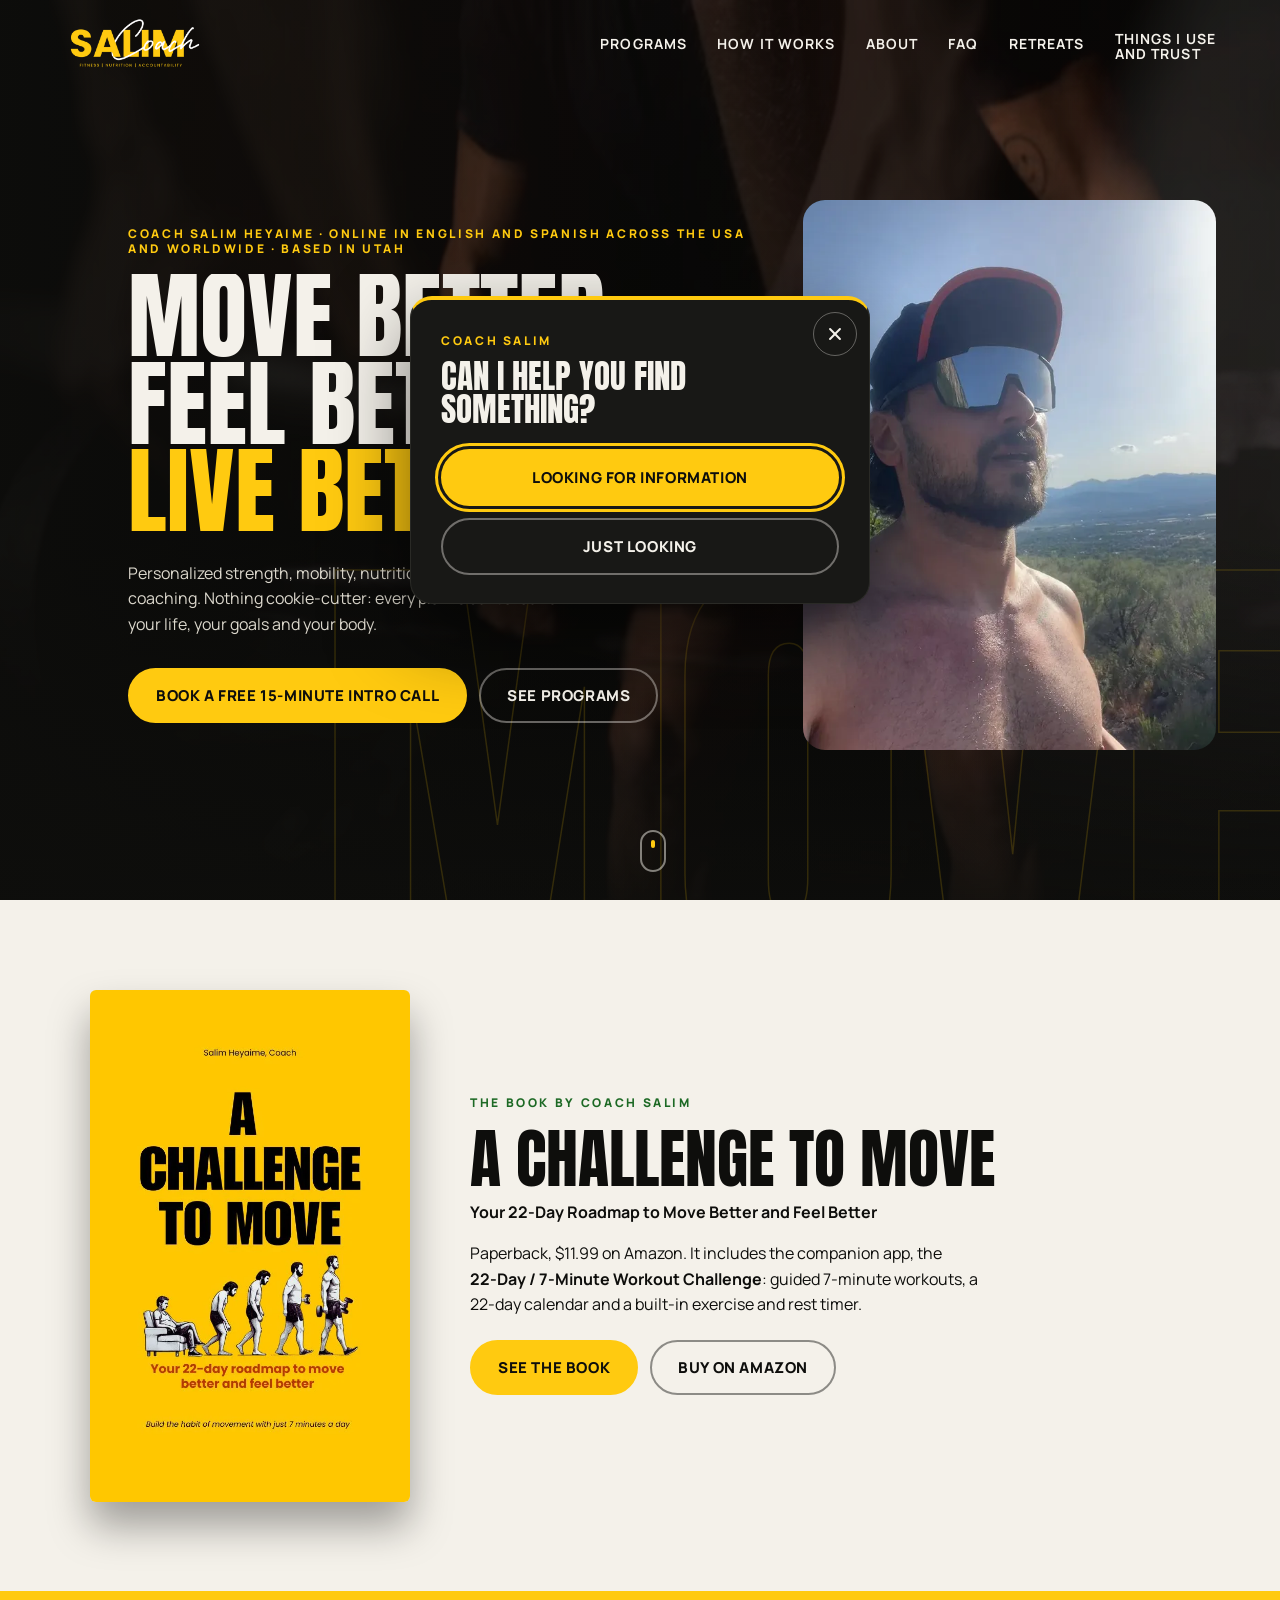
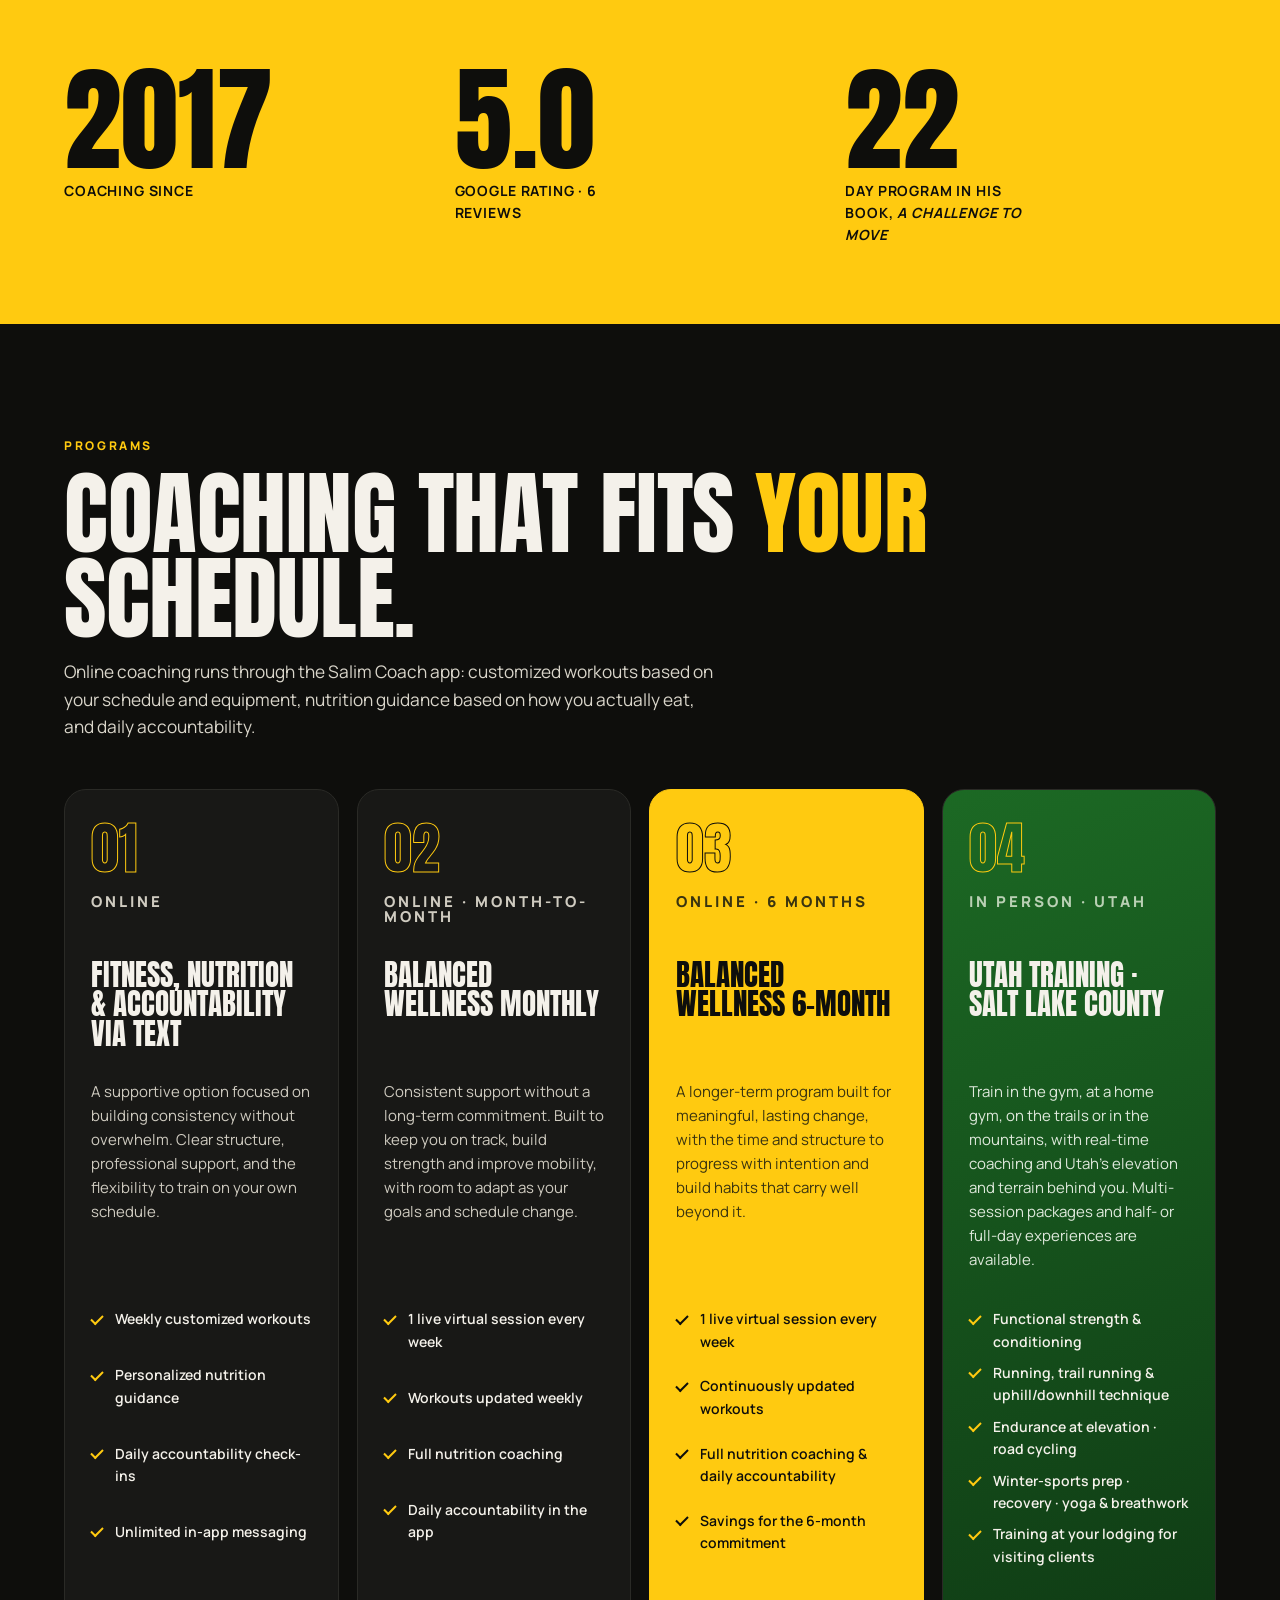
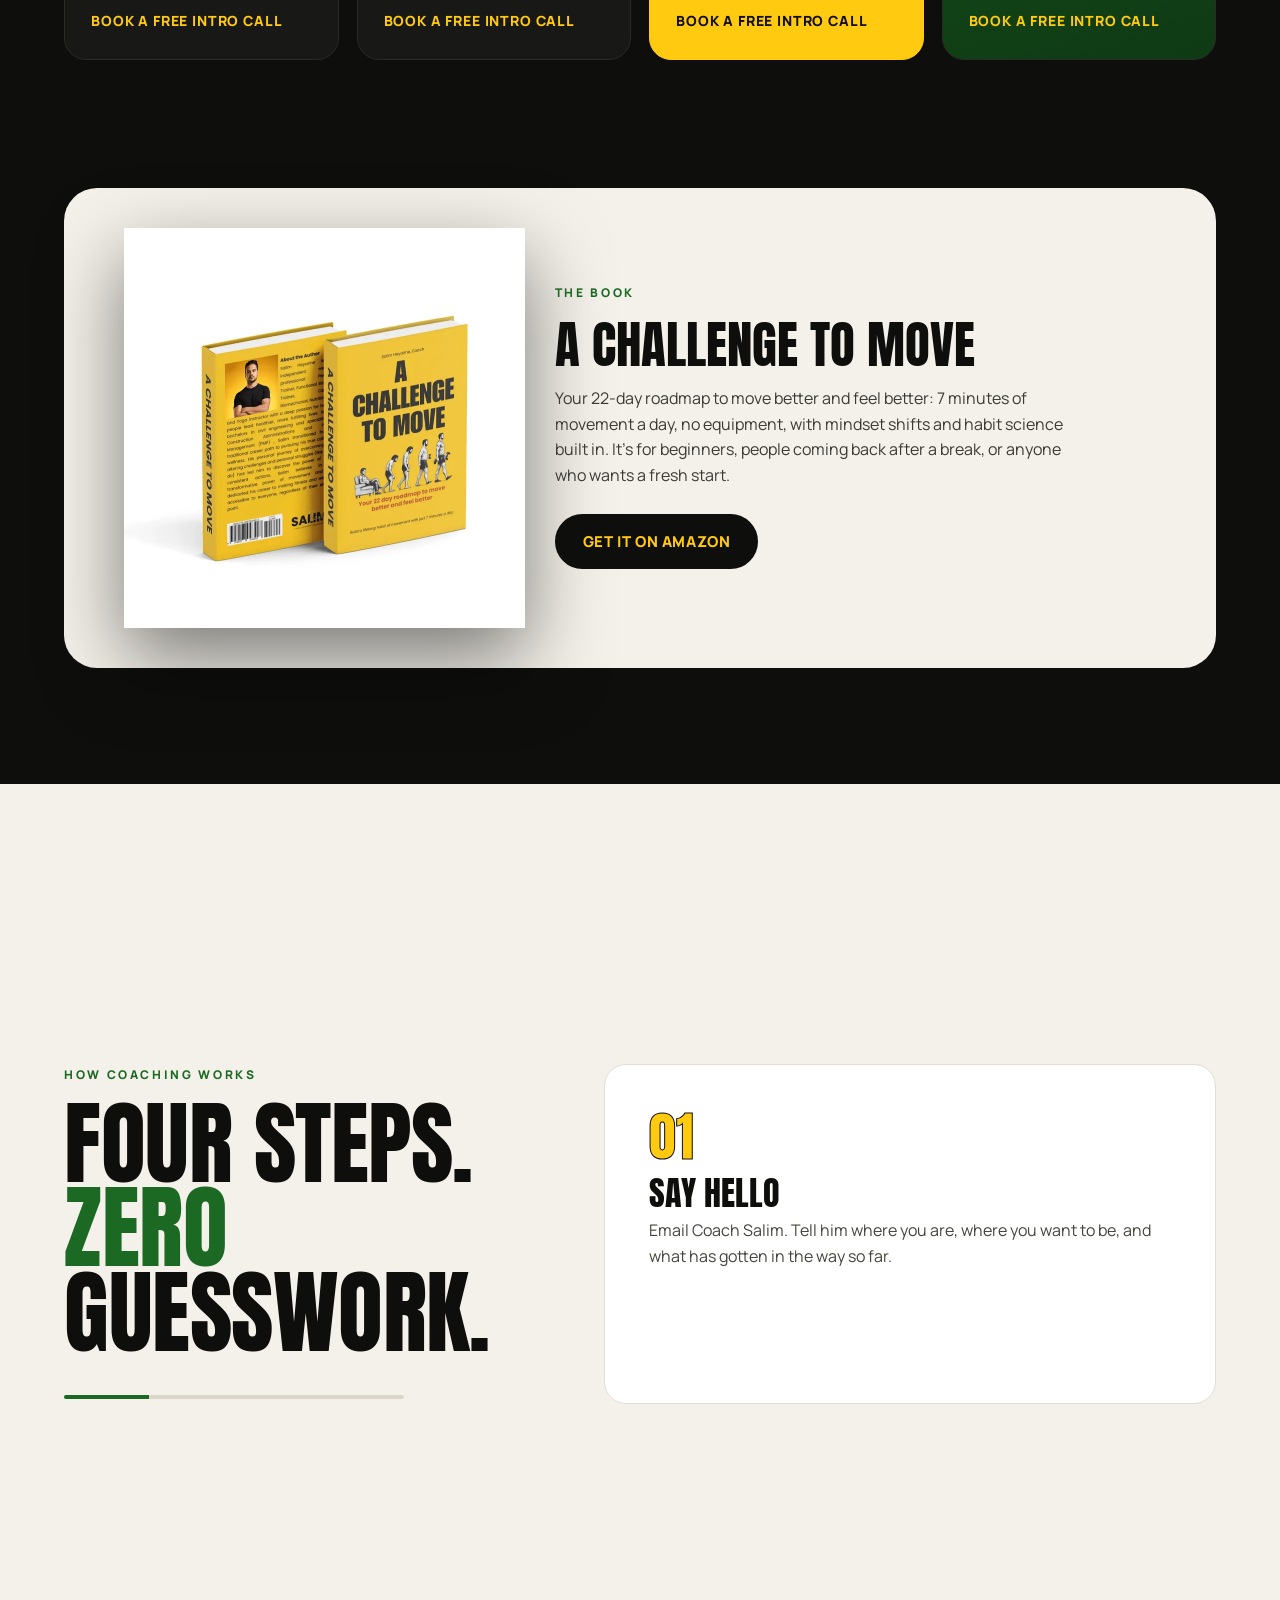
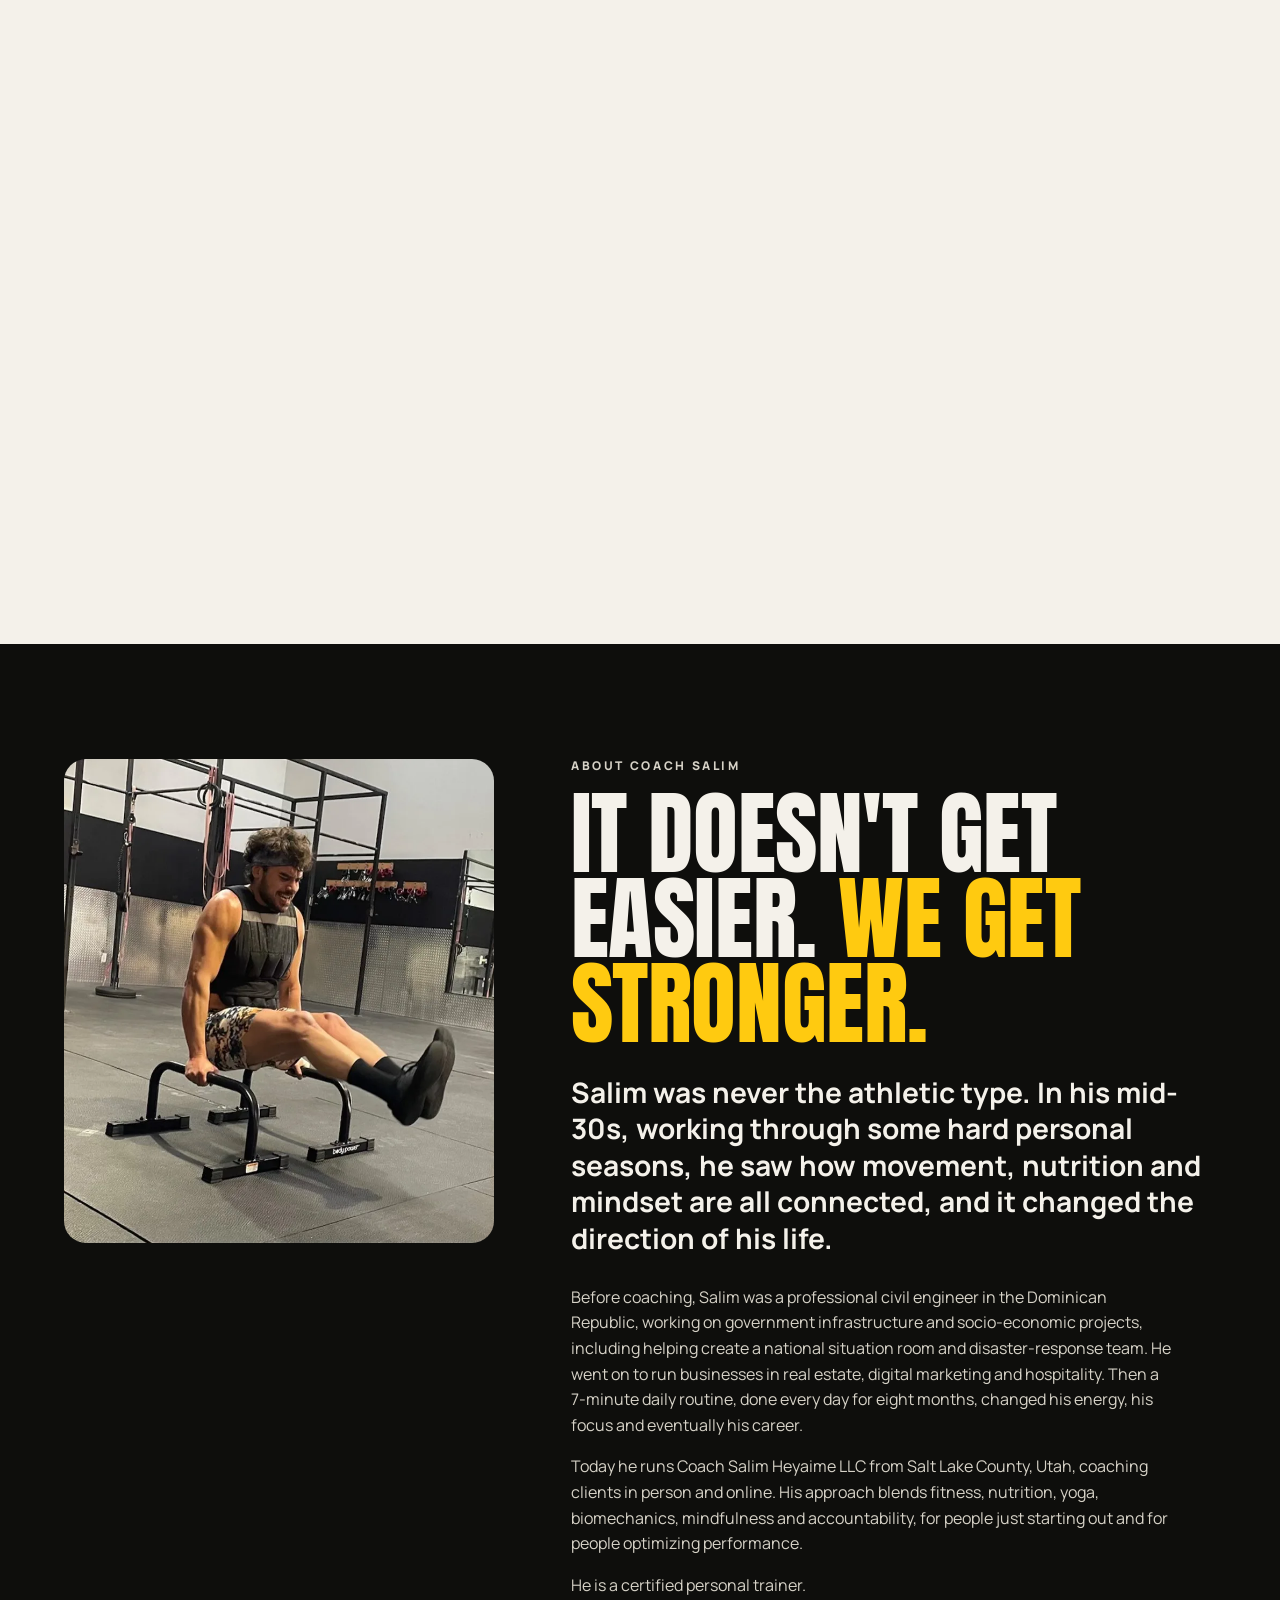
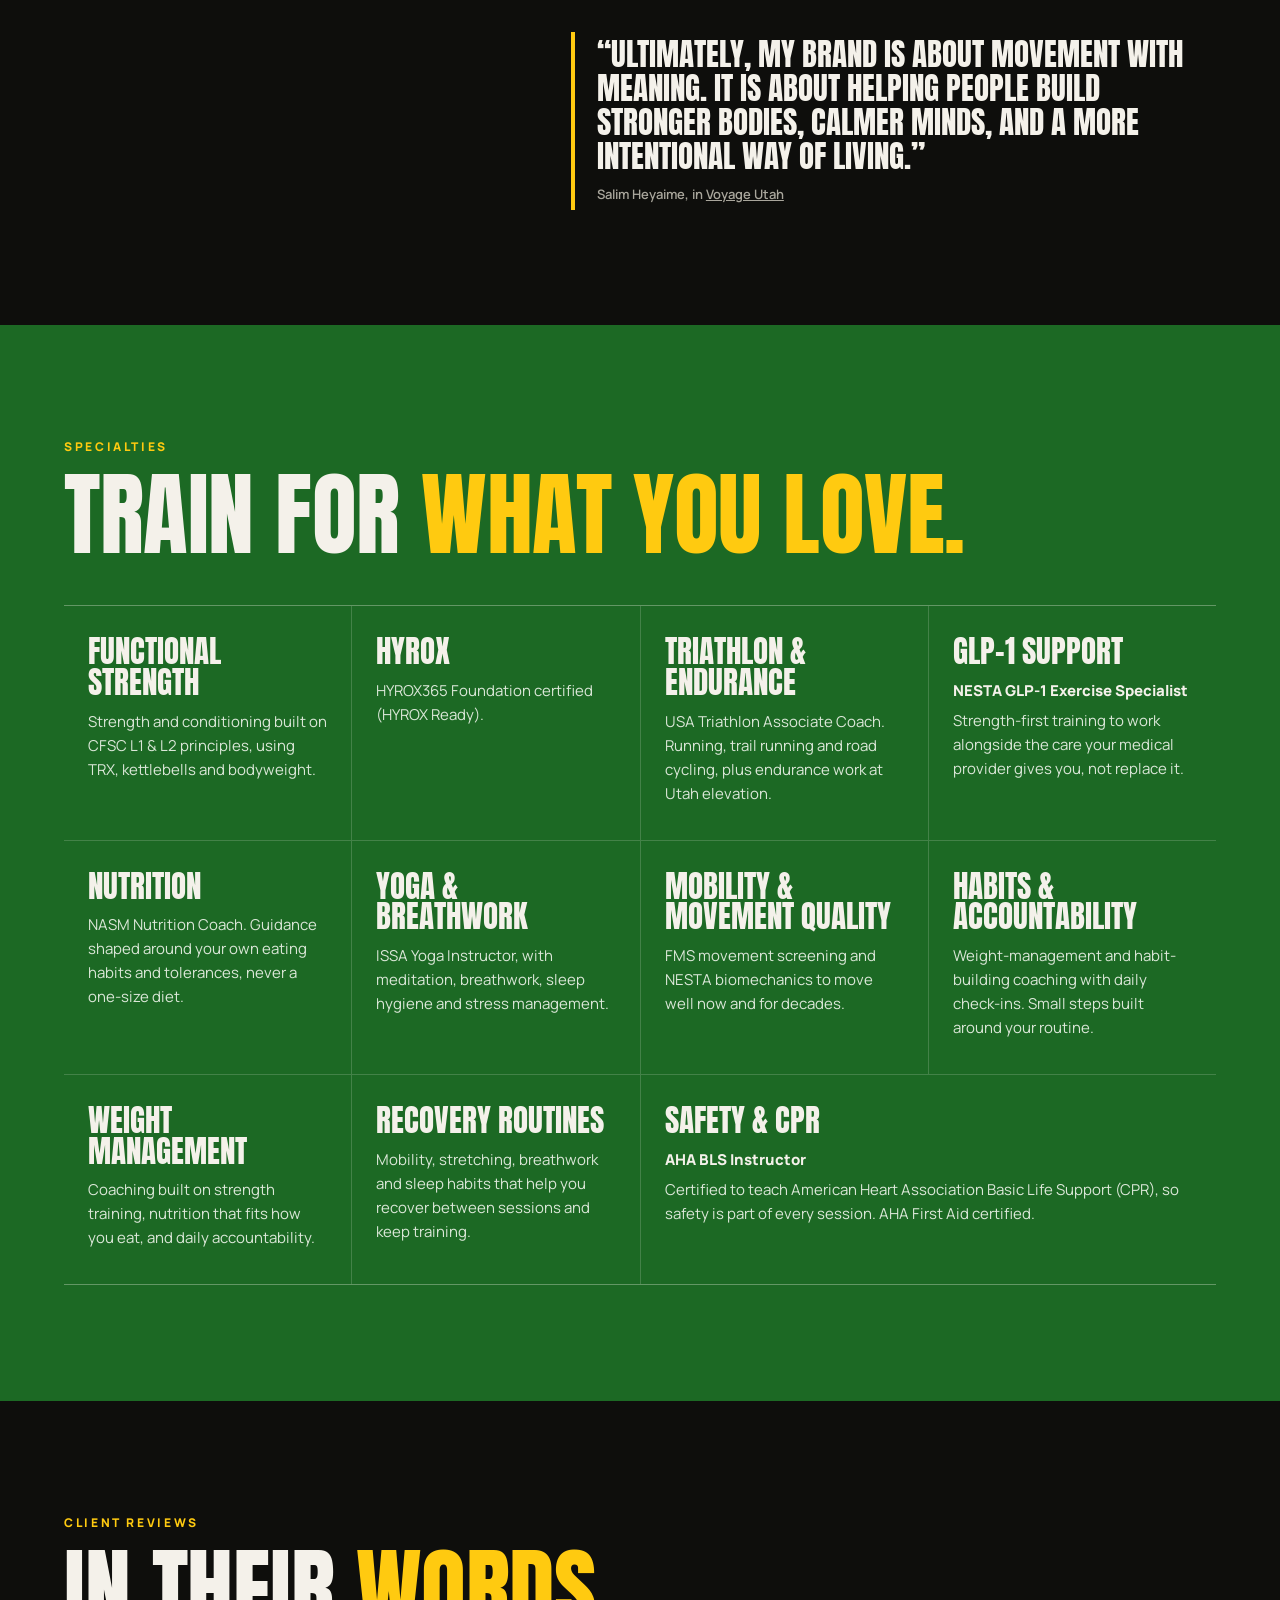
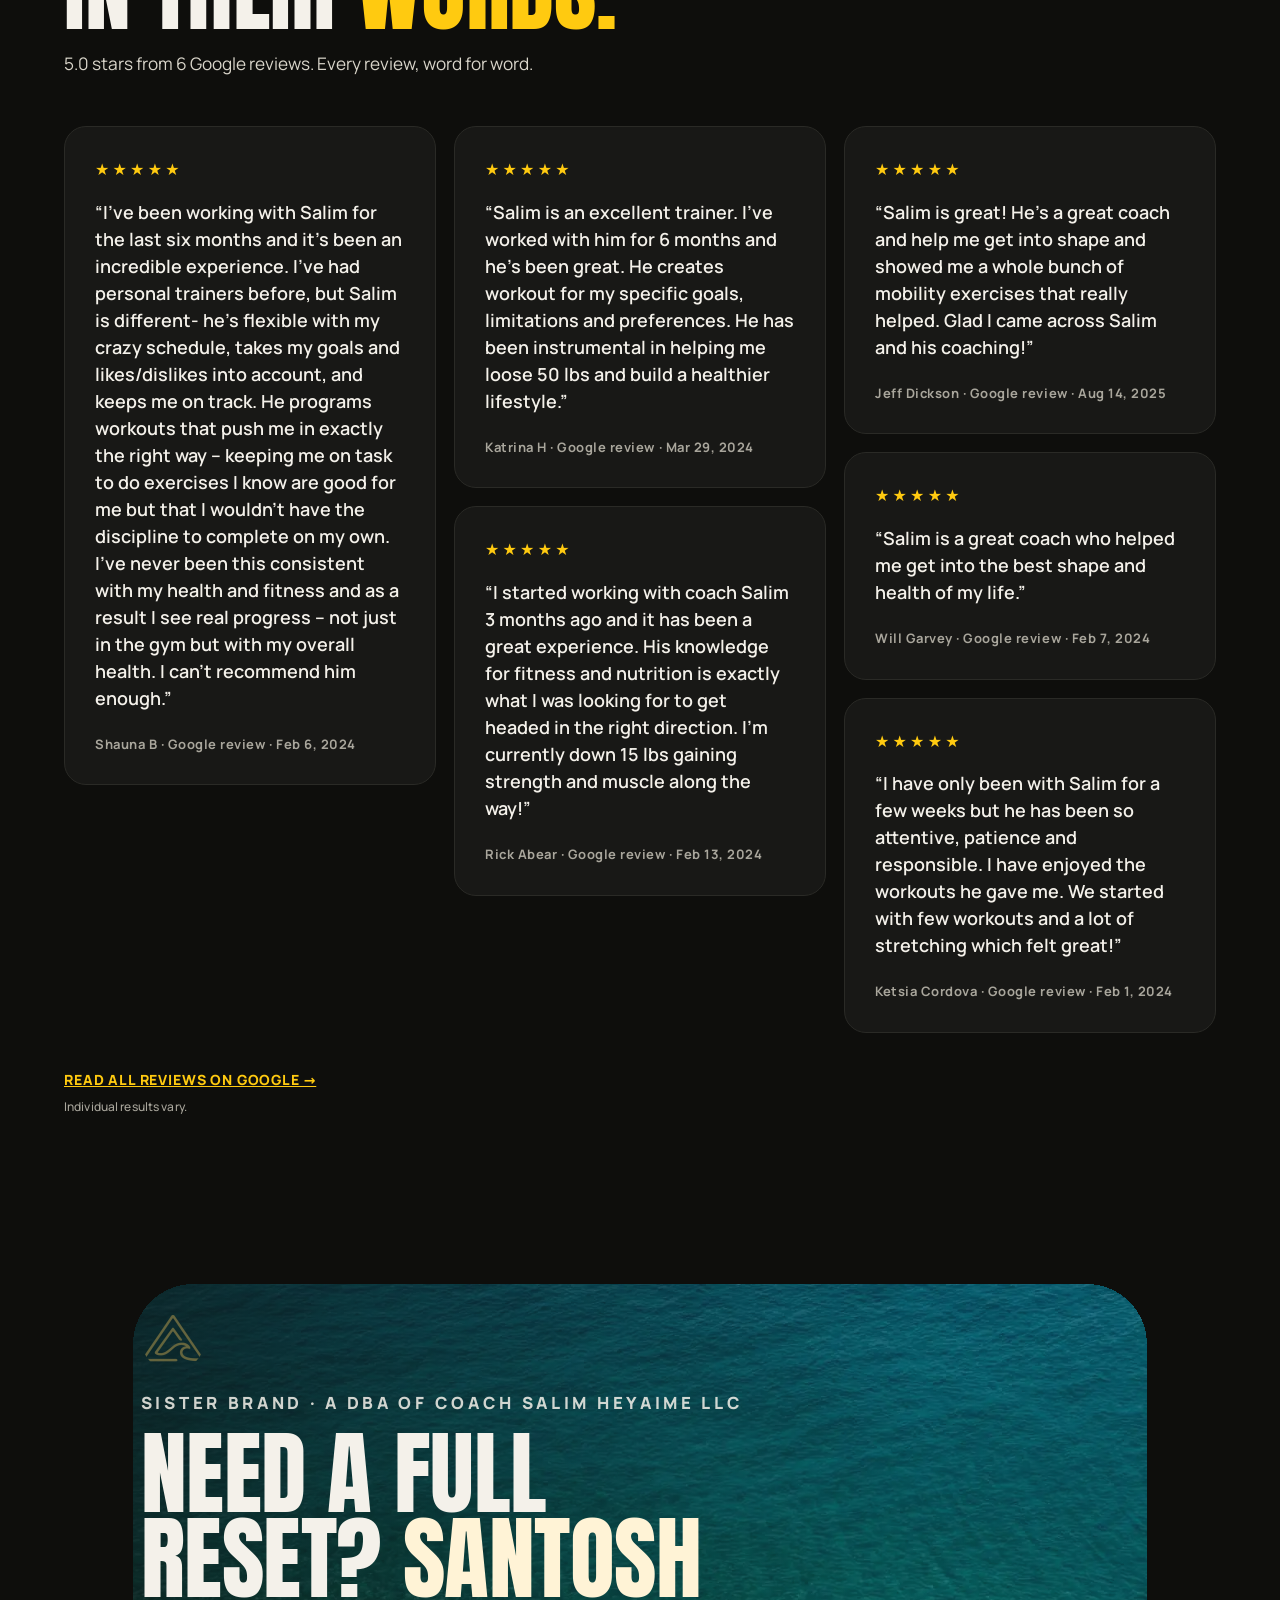
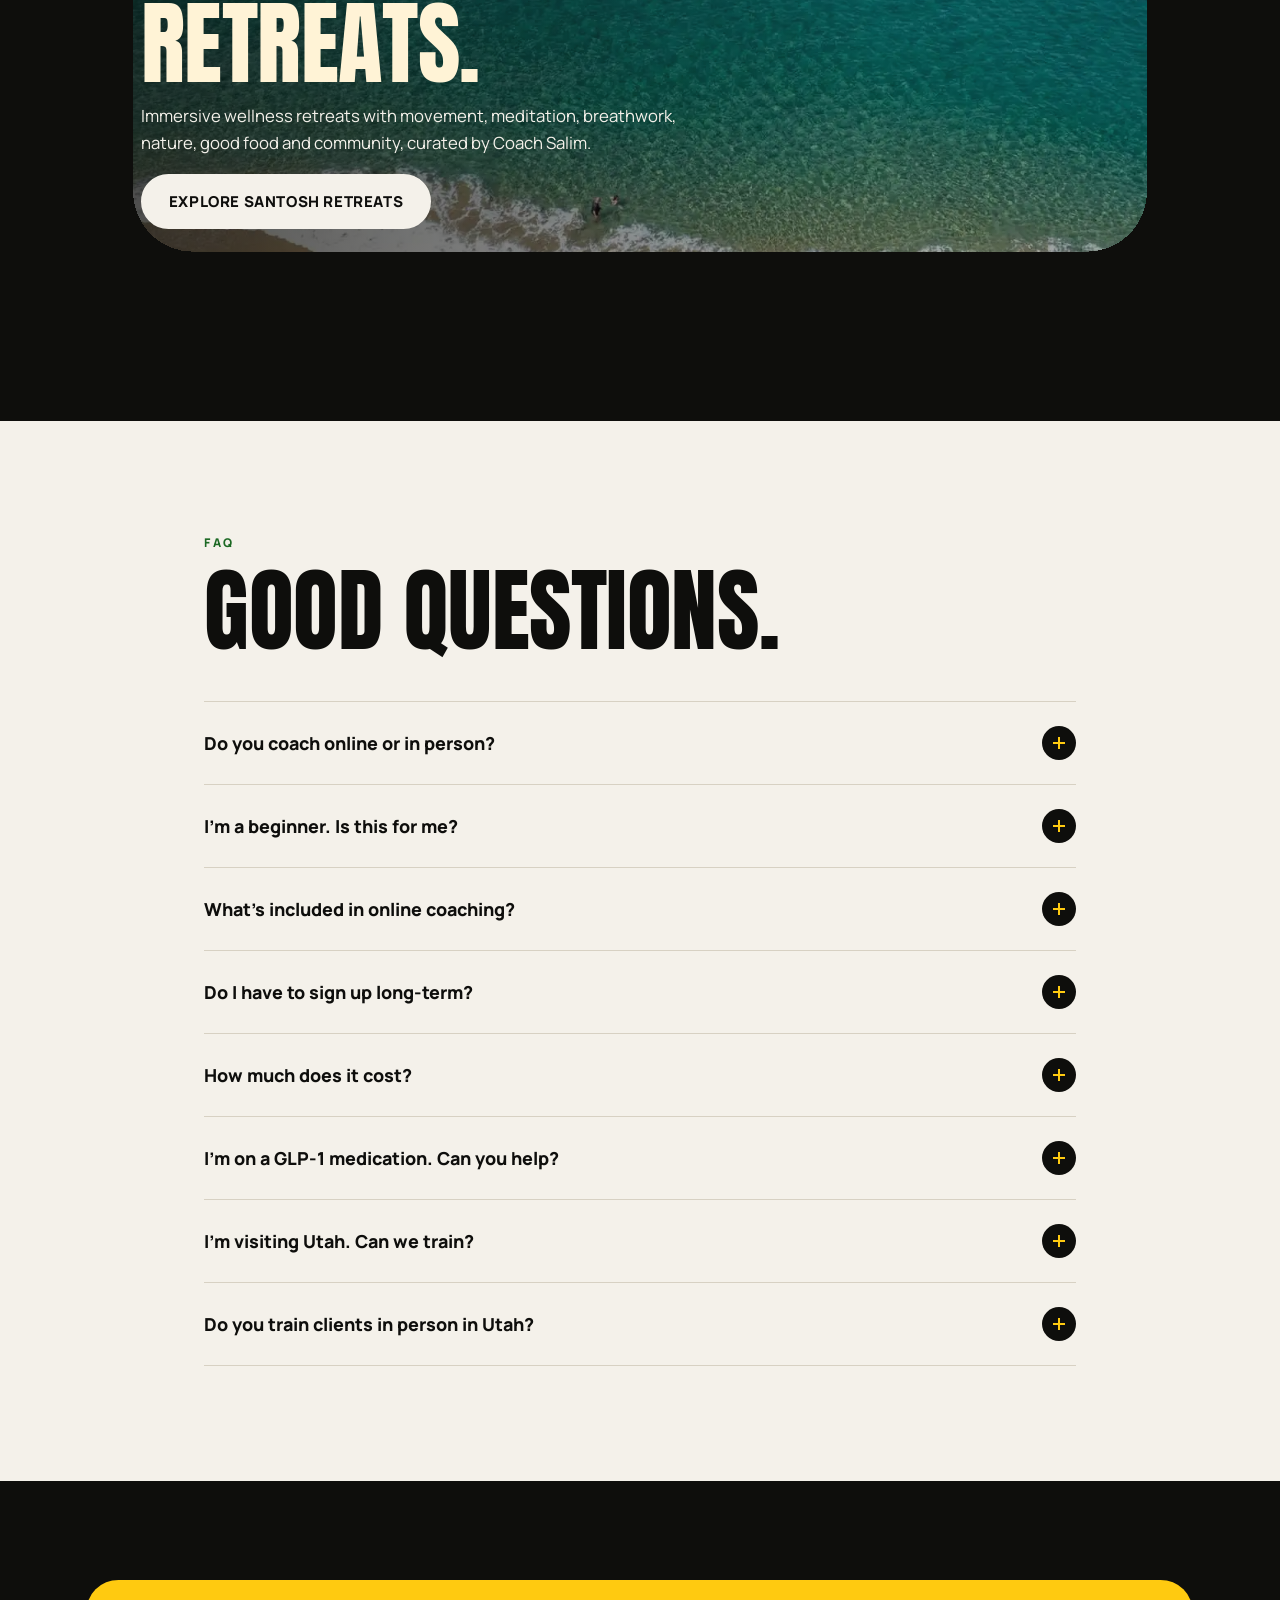
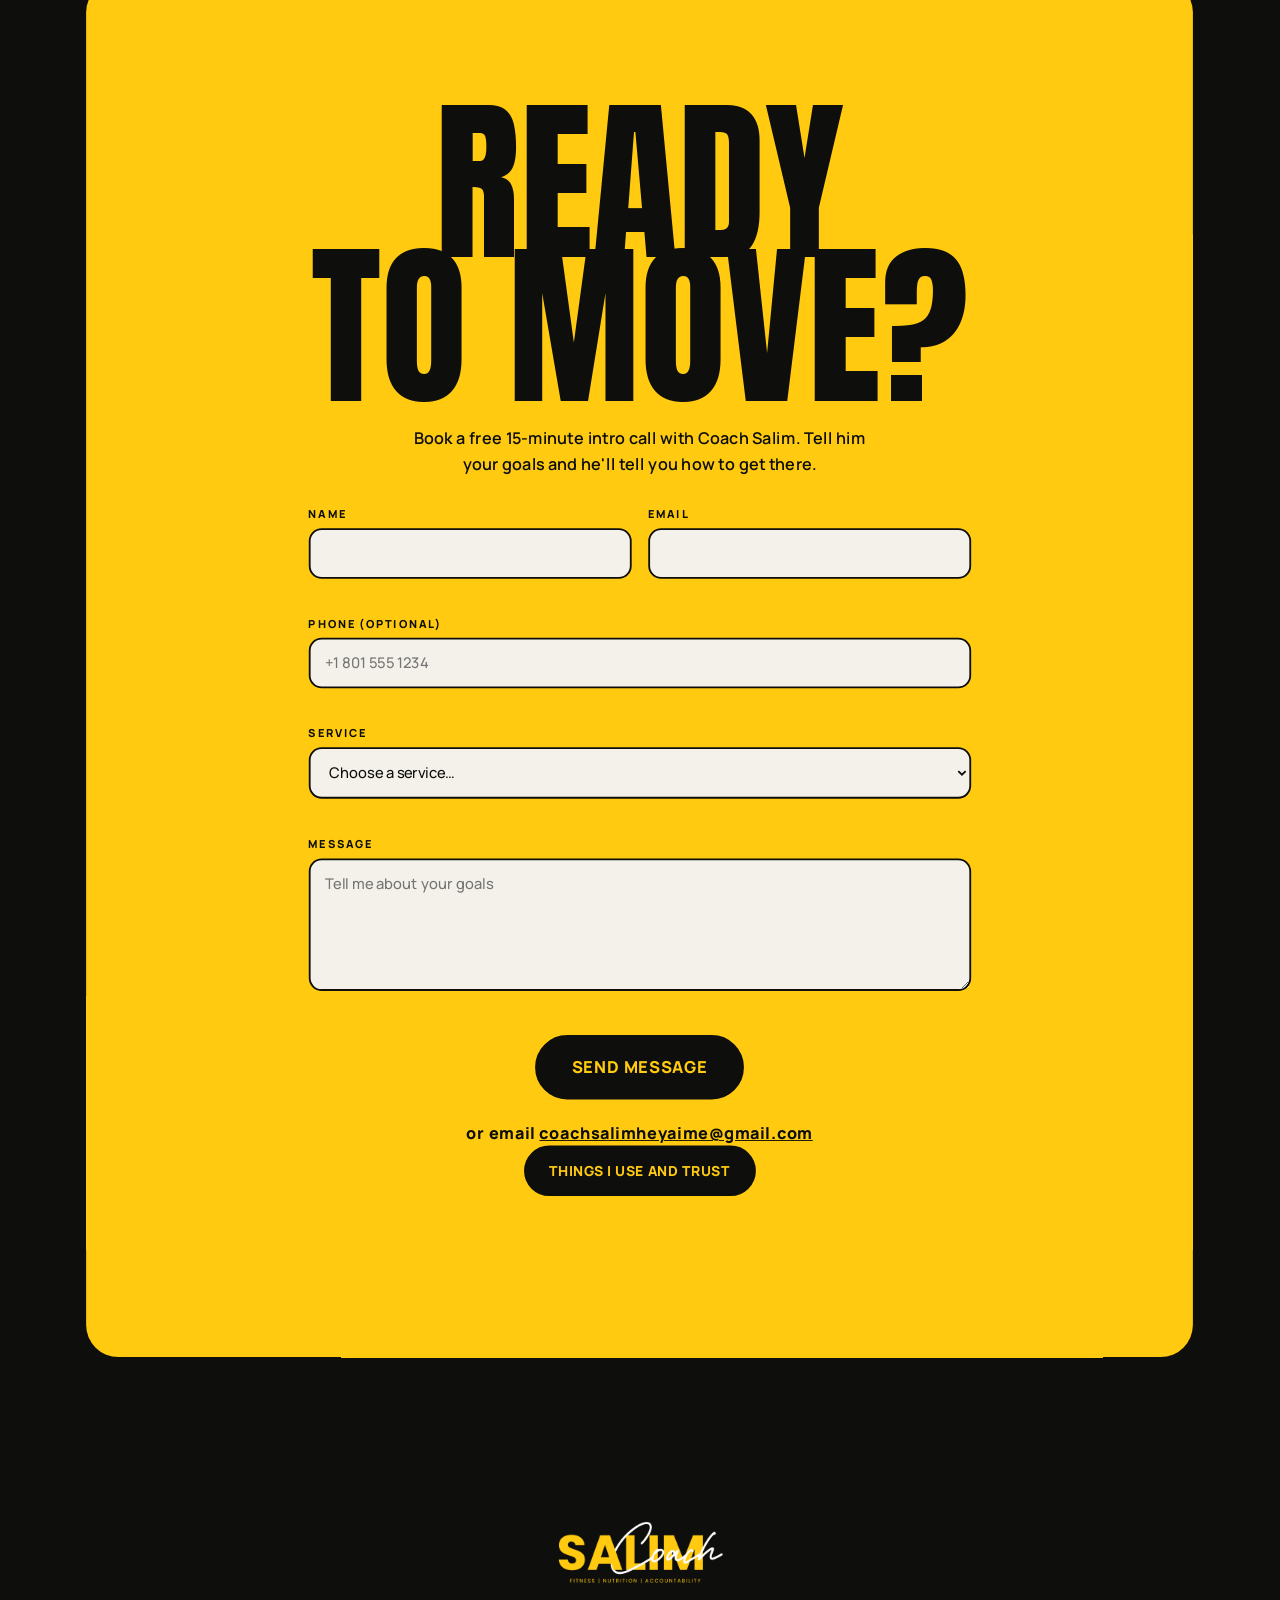
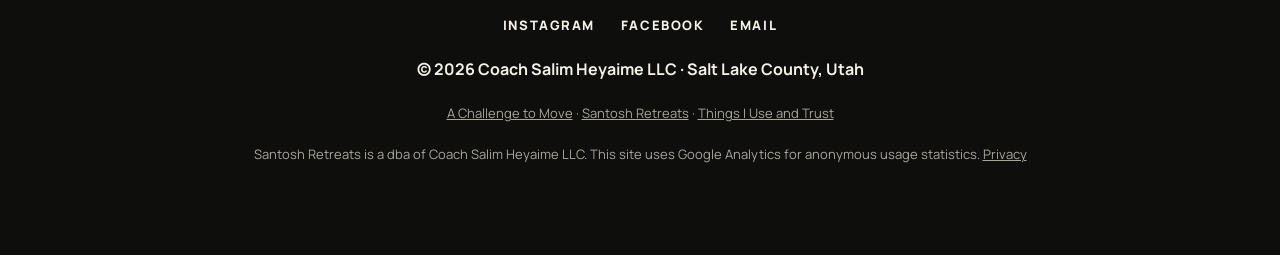
==== commit 29f65499: "Shift the homepage hero text a bit to the right on desktop. On wide screens, the Move better / Feel " ====
--- a/index.html
+++ b/index.html
@@ -132,7 +132,7 @@
 <link rel="preload" href="fonts/Anton-400.woff2" as="font" type="font/woff2" crossorigin>
 <link rel="preload" href="fonts/Manrope-var.woff2" as="font" type="font/woff2" crossorigin>
 <link rel="stylesheet" href="fonts.css">
-<link rel="stylesheet" href="css/coach.css?v=4">
+<link rel="stylesheet" href="css/coach.css?v=5">
 <link rel="stylesheet" href="css/popup.css">
 </head>
 <body>
--- a/css/coach.css
+++ b/css/coach.css
@@ -69,6 +69,7 @@
 .hero-bg{position:absolute;inset:0;pointer-events:none;overflow:hidden}
 .hero-ghost{position:absolute;right:-2vw;bottom:-6vw;font:400 clamp(180px,38vw,620px)/.8 var(--f-d);color:transparent;-webkit-text-stroke:1.5px rgba(255,202,16,.16);letter-spacing:-.02em;user-select:none;white-space:nowrap}
 .hero-copy{position:relative;z-index:2}
+@media (min-width:900px){.hero-copy{padding-left:clamp(48px,5vw,96px)}}
 .hero-title{font:400 clamp(58px,10.5vw,176px)/.86 var(--f-d);text-transform:uppercase;margin-bottom:24px}
 .hero-title .line{display:block;overflow:hidden;padding-bottom:.04em}
 .hero-title .accent{color:var(--volt)}
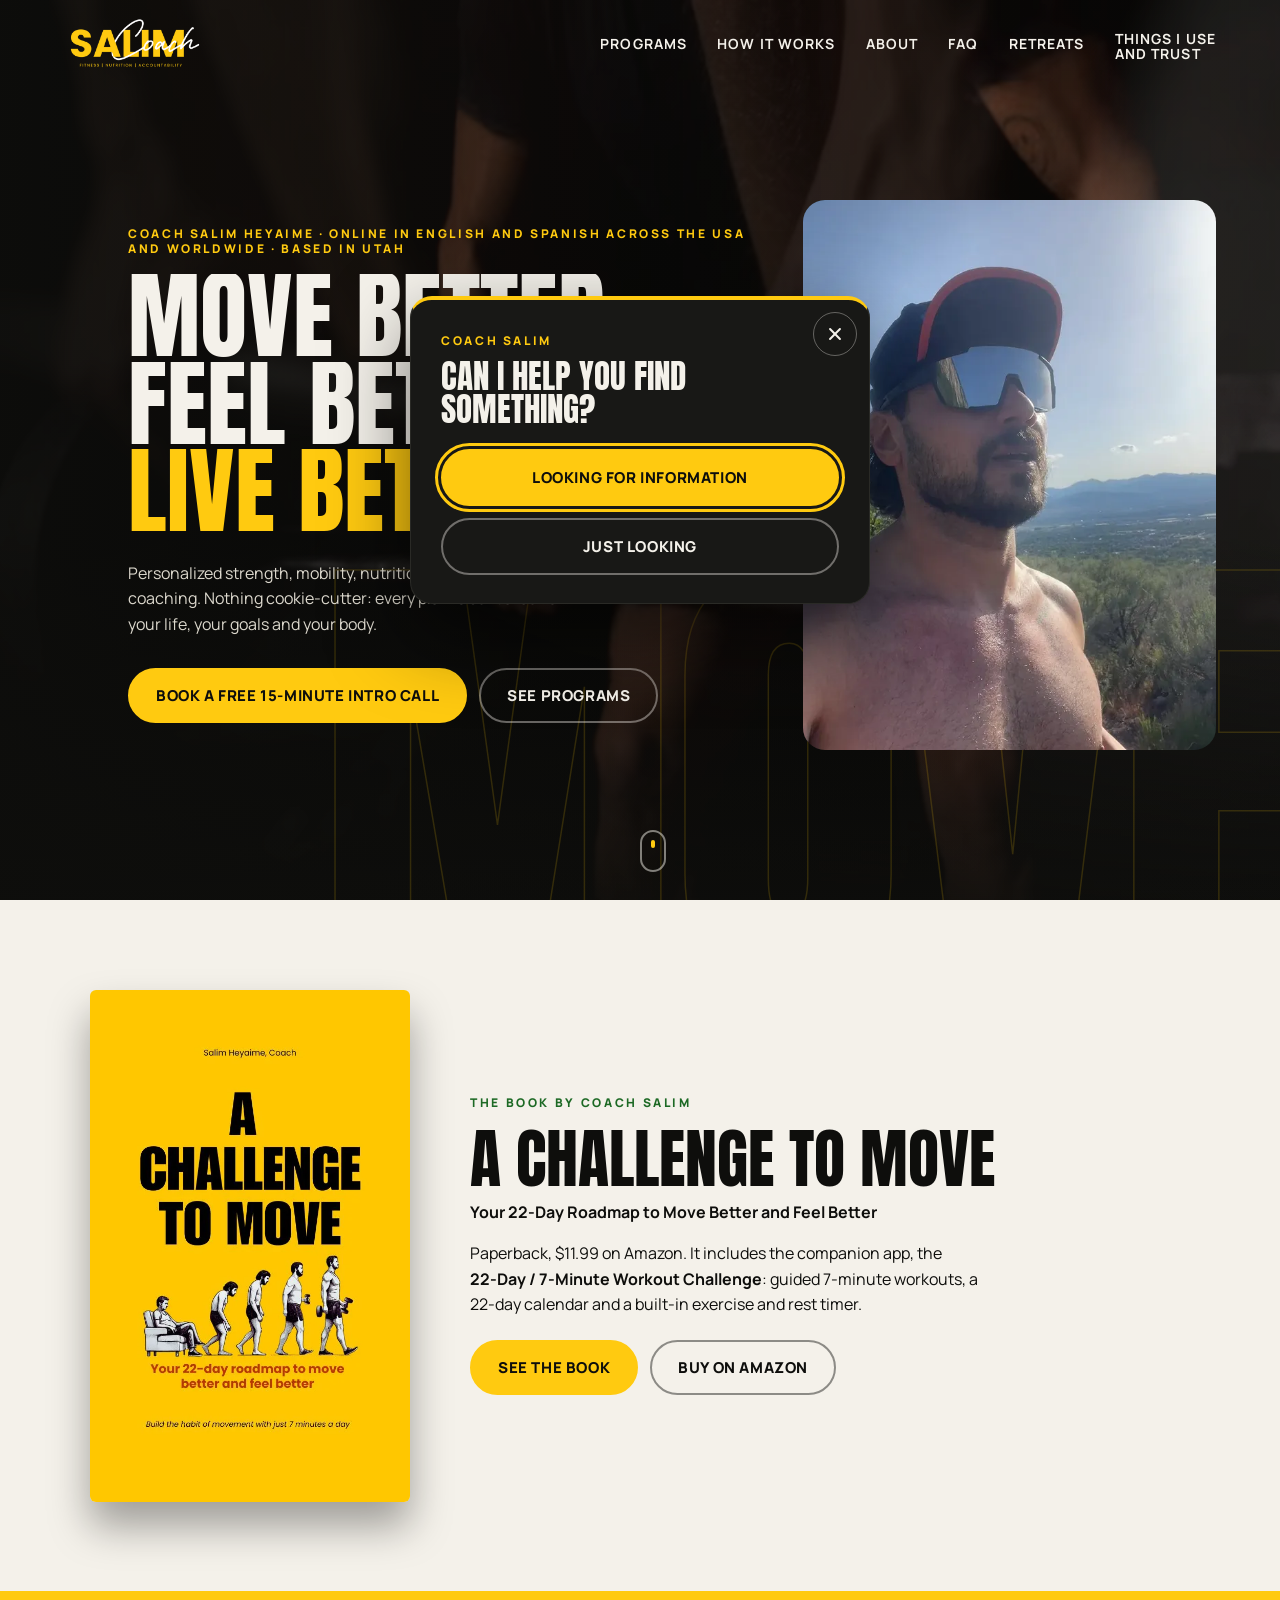
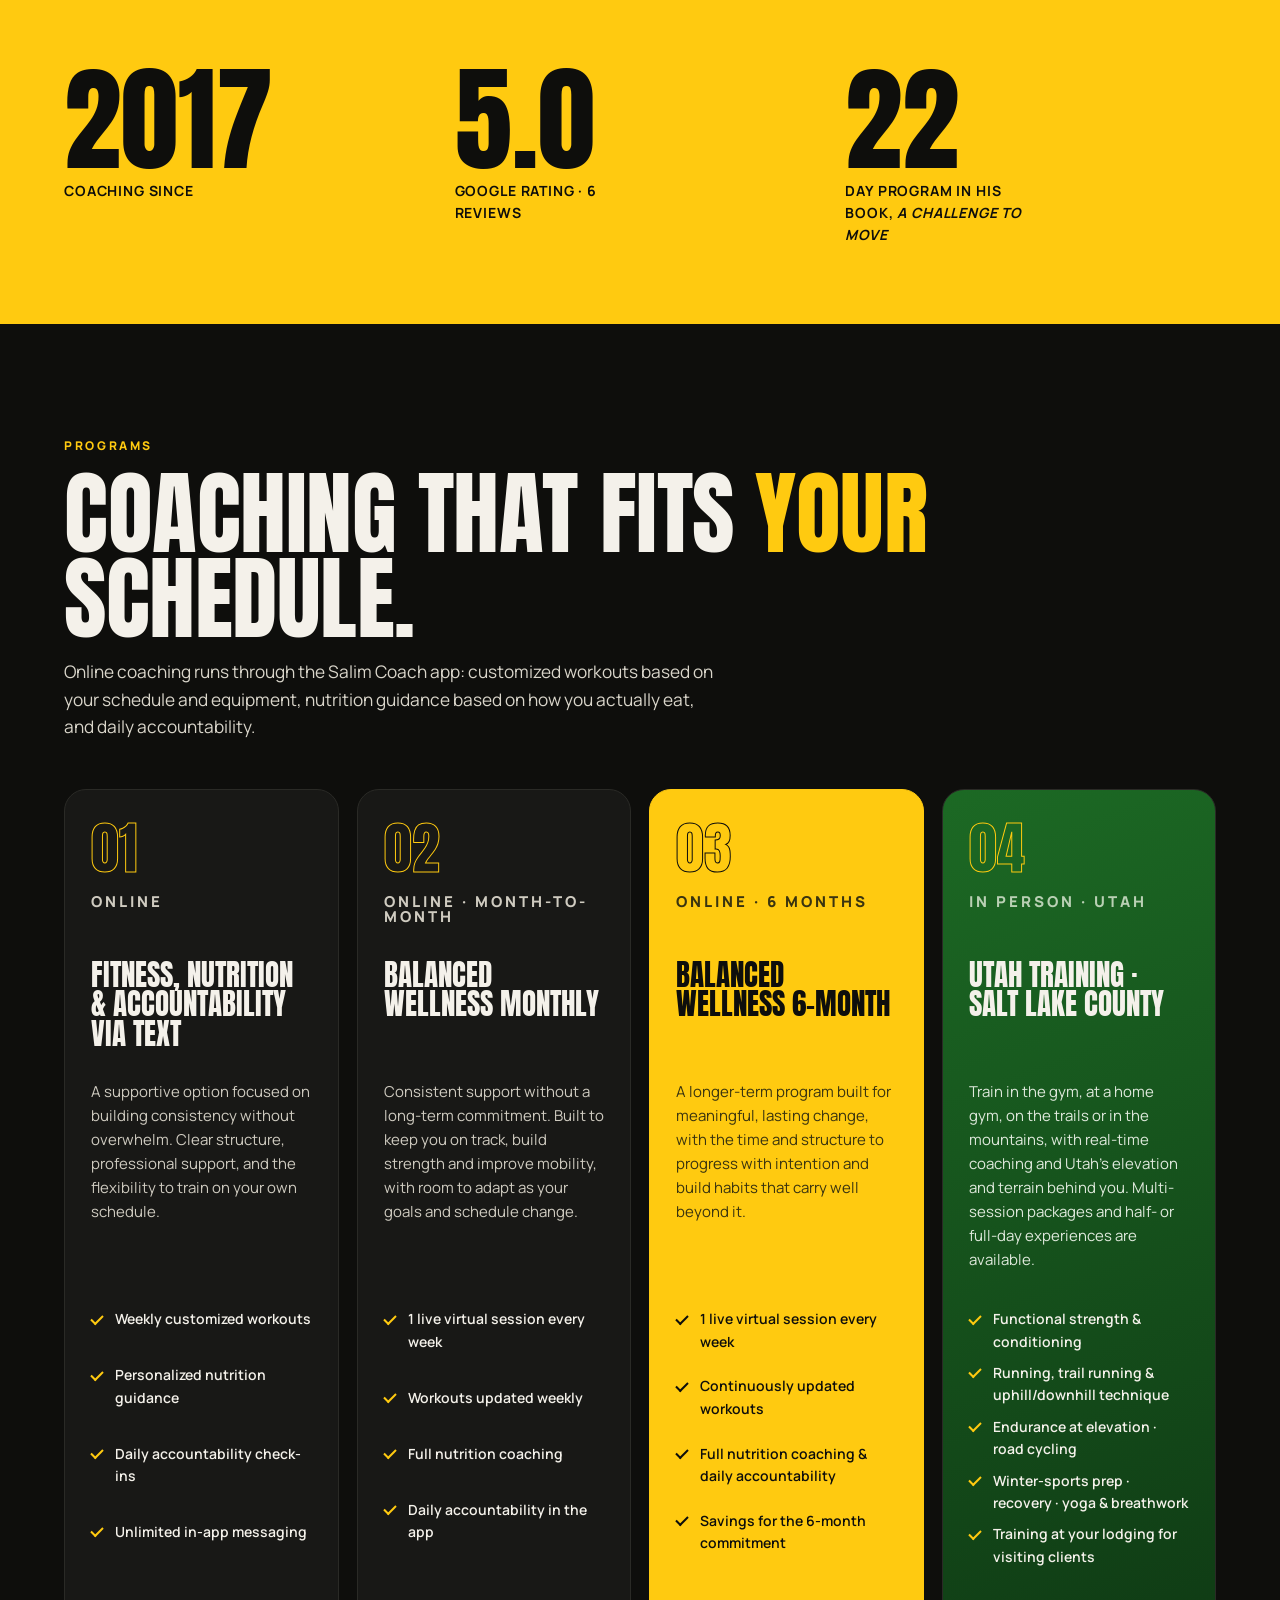
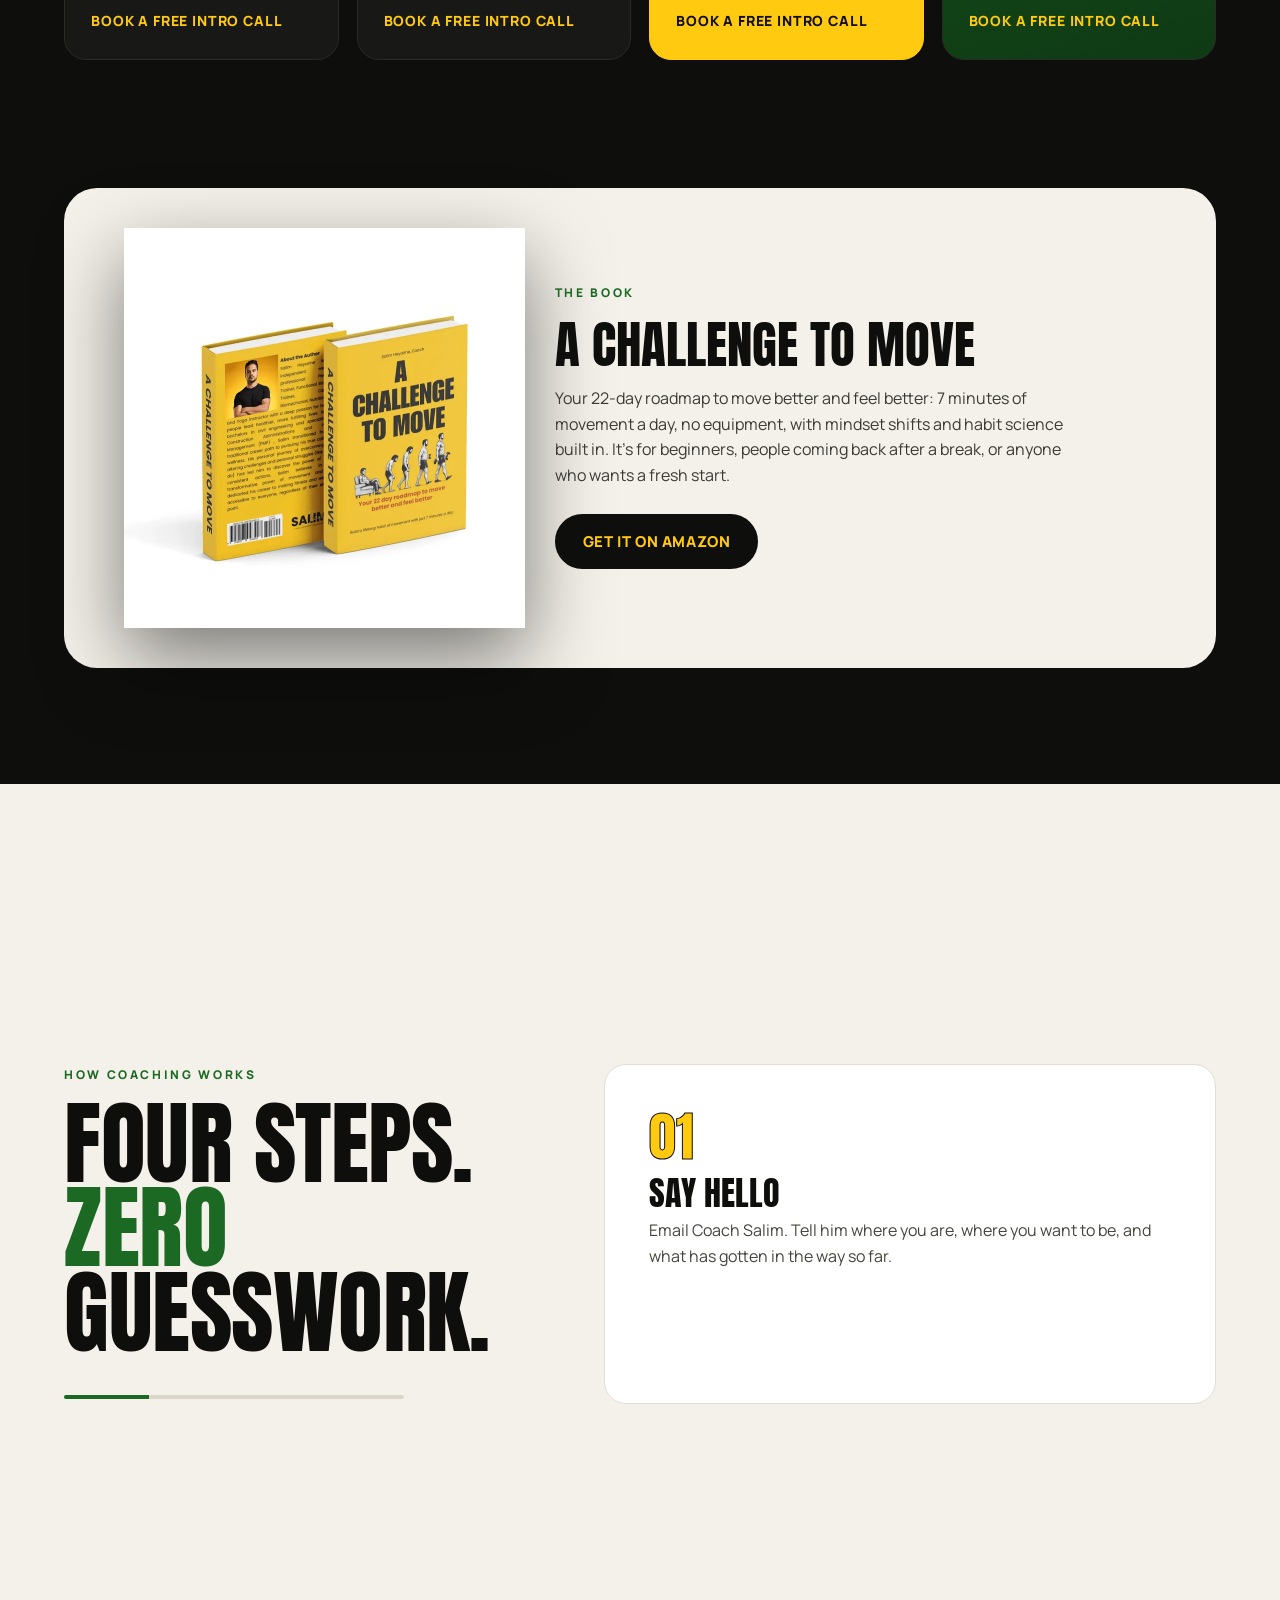
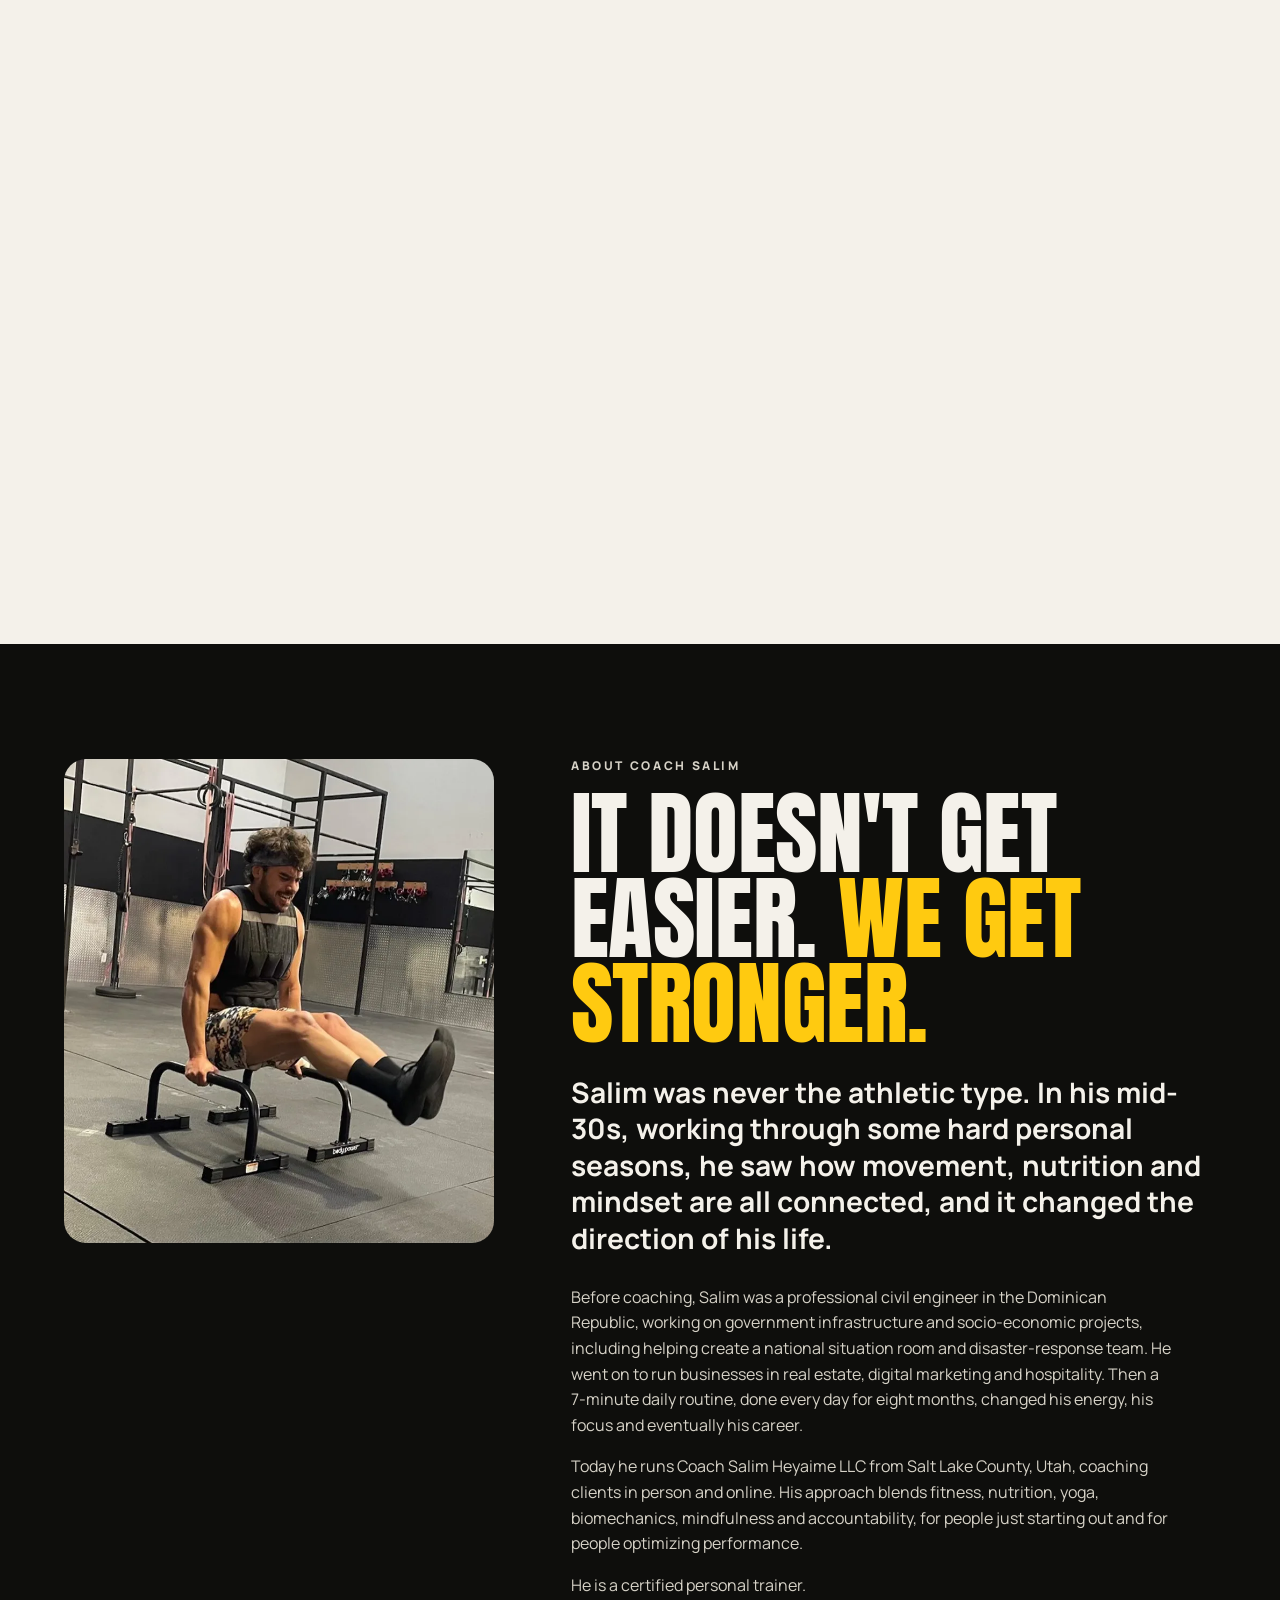
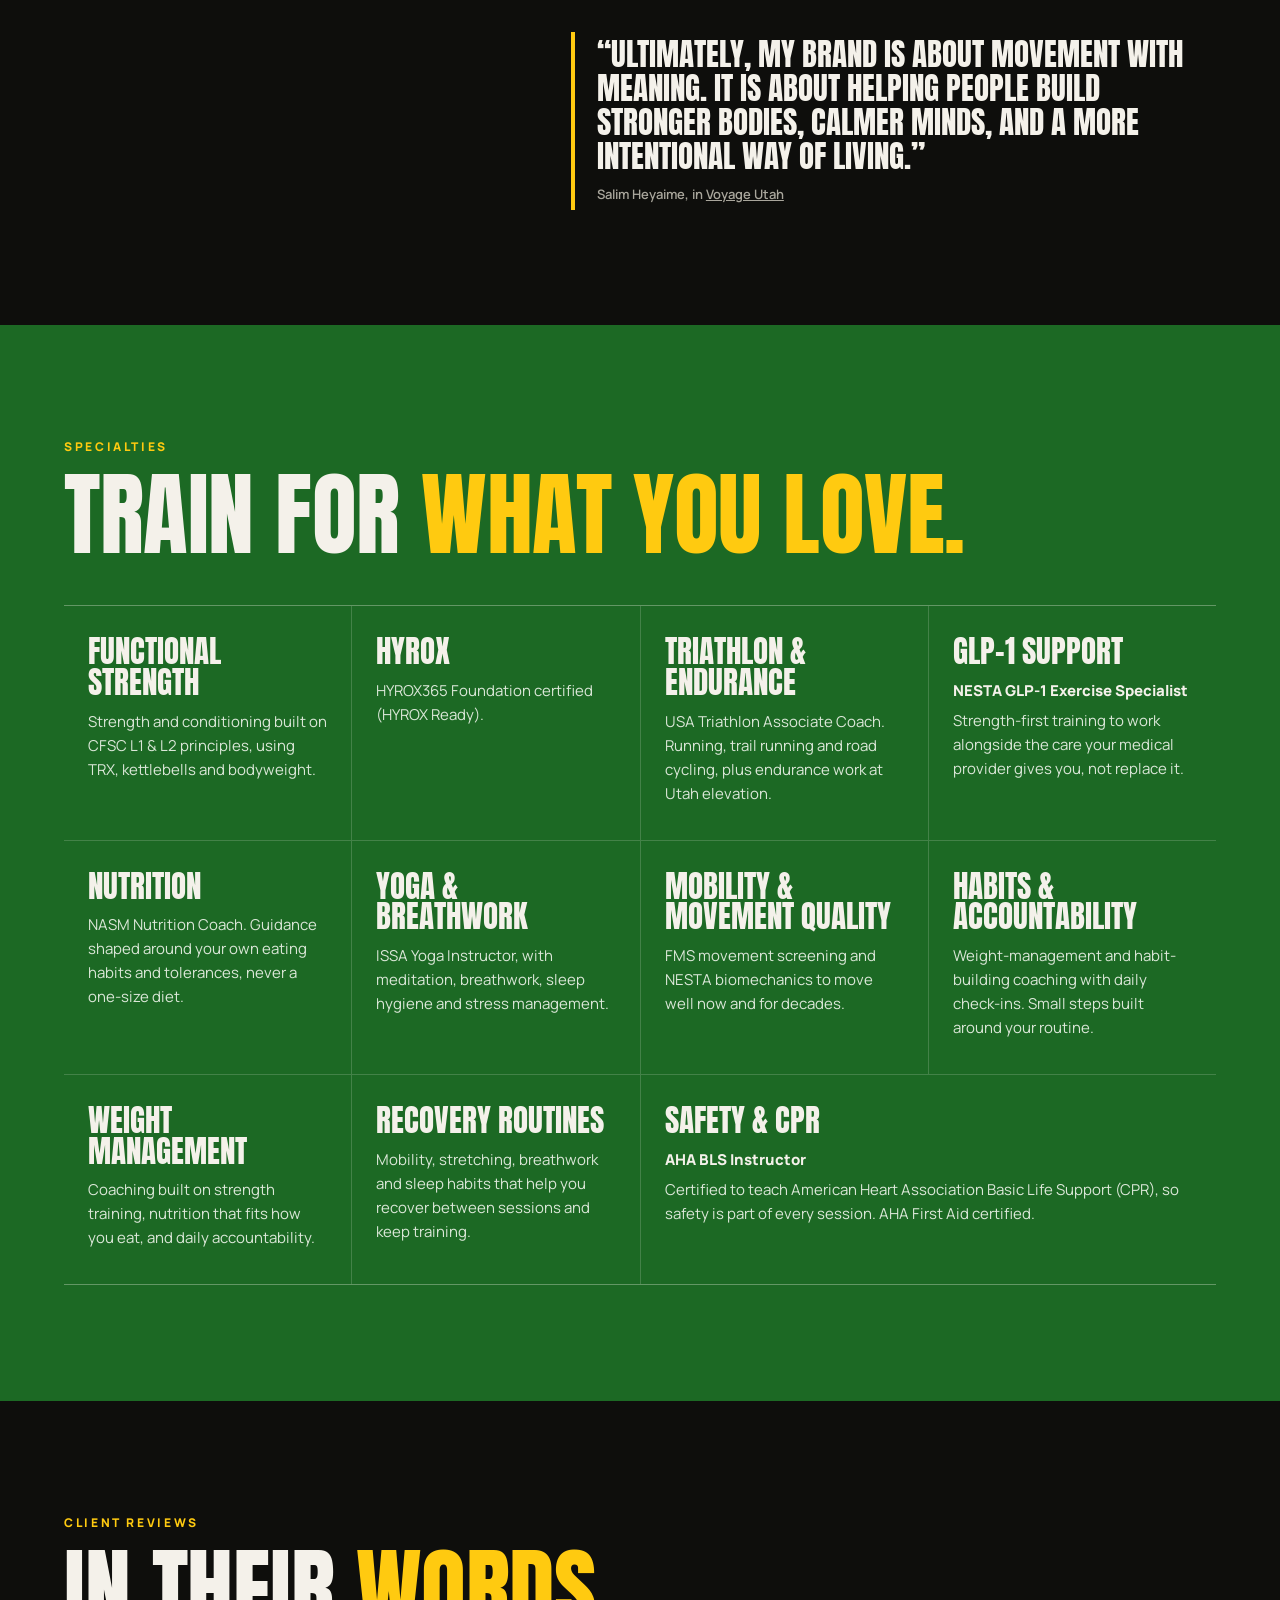
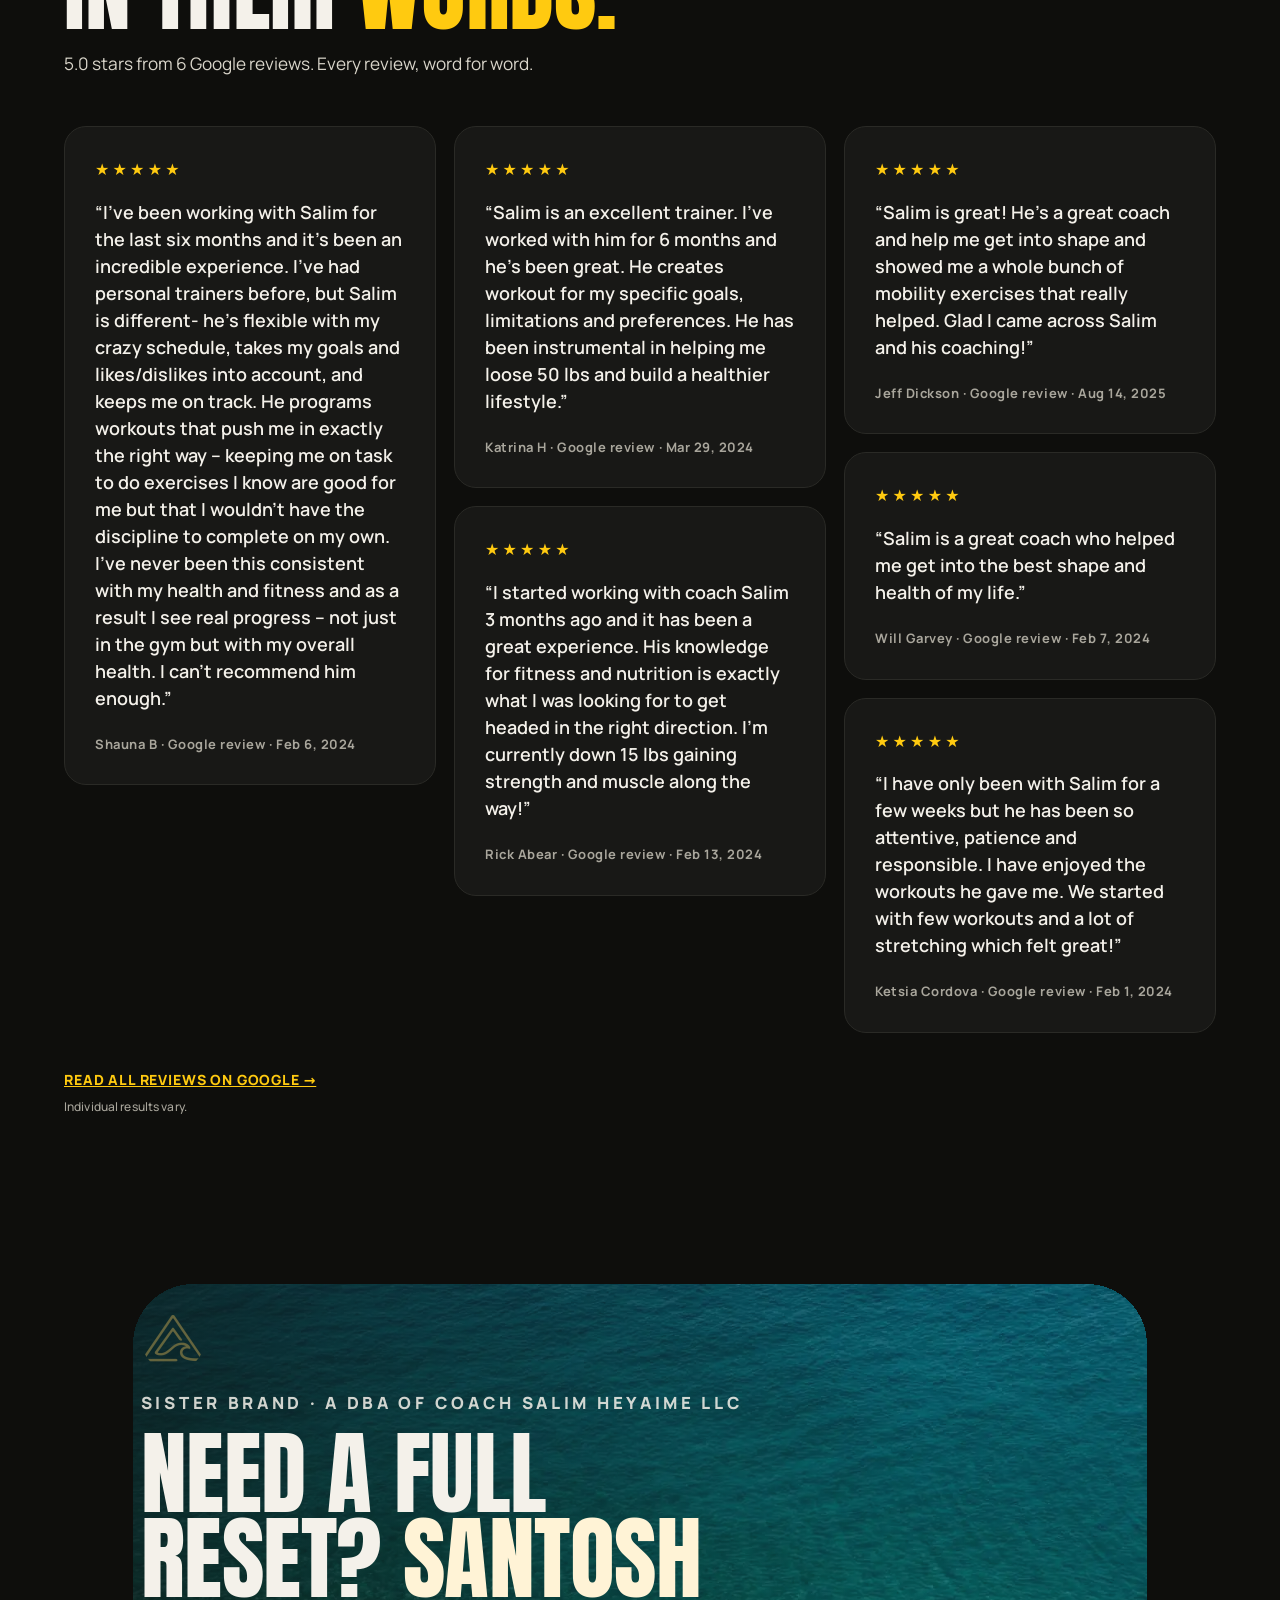
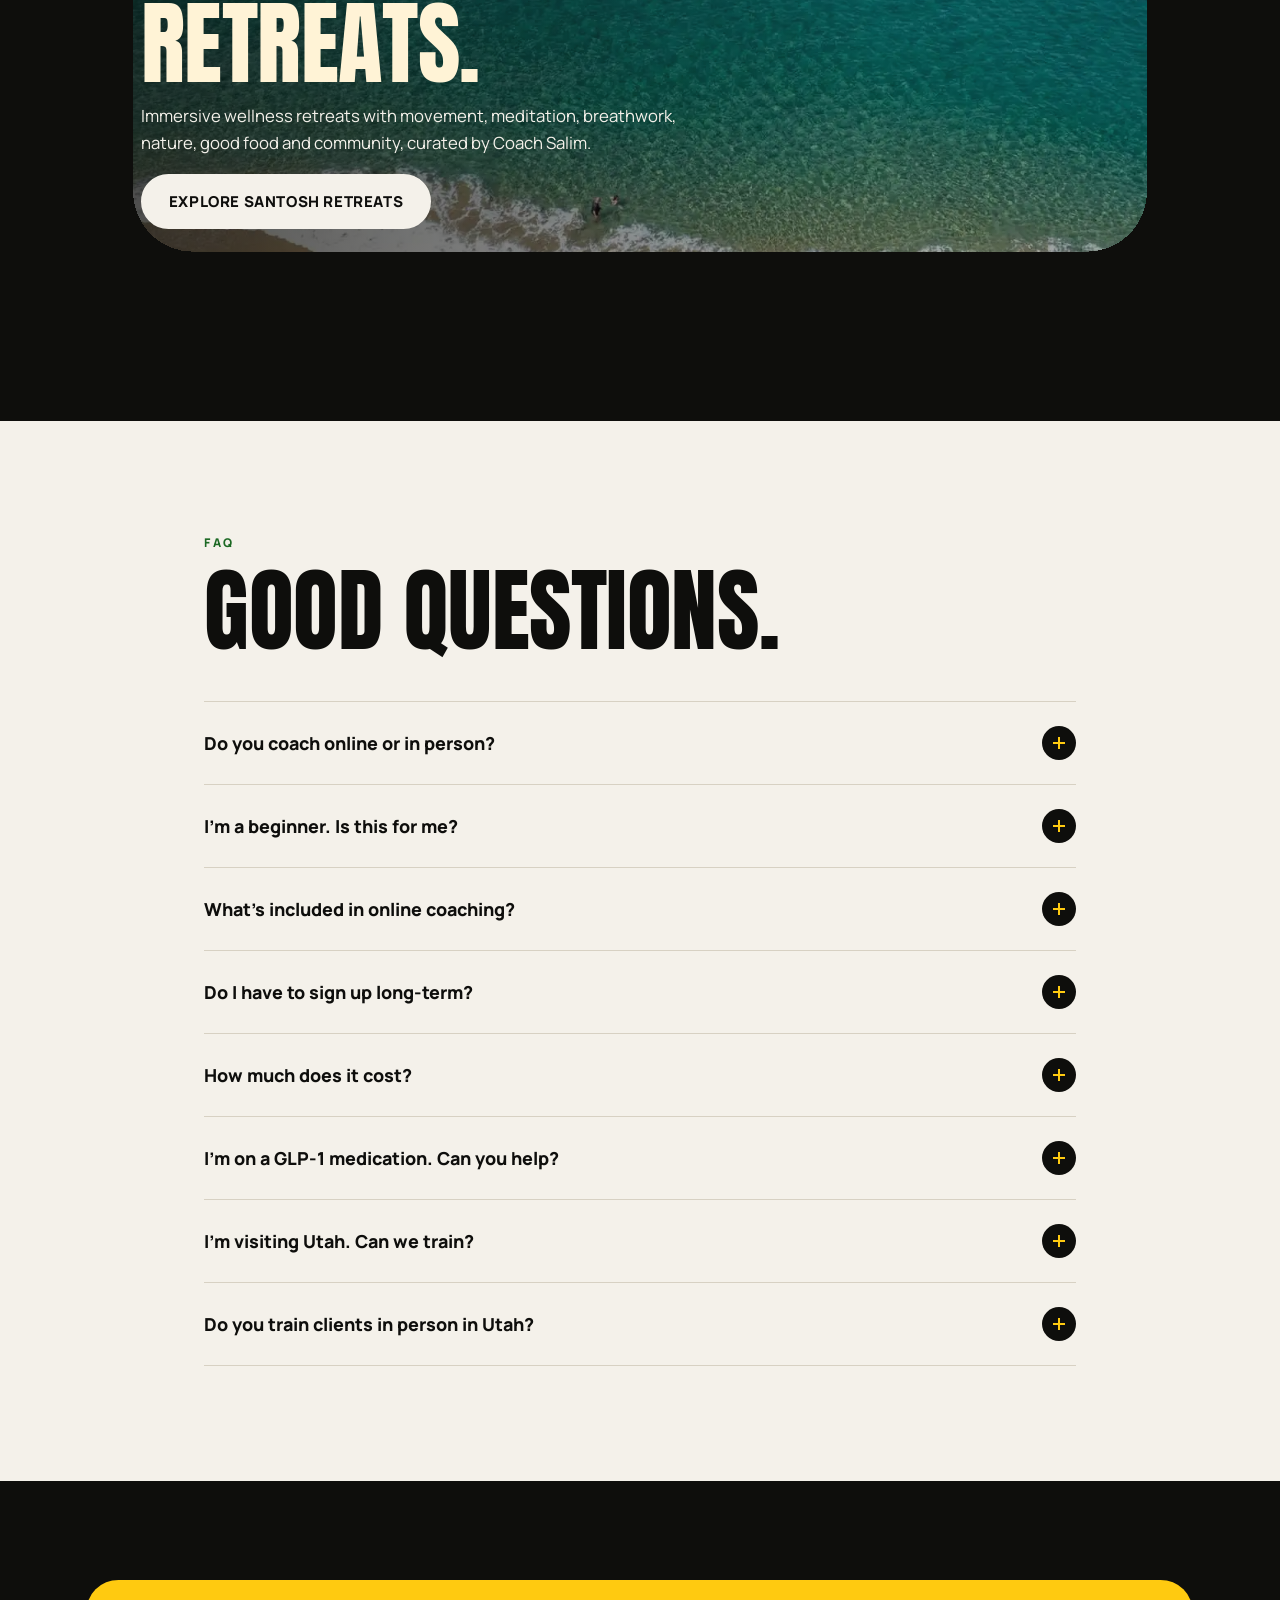
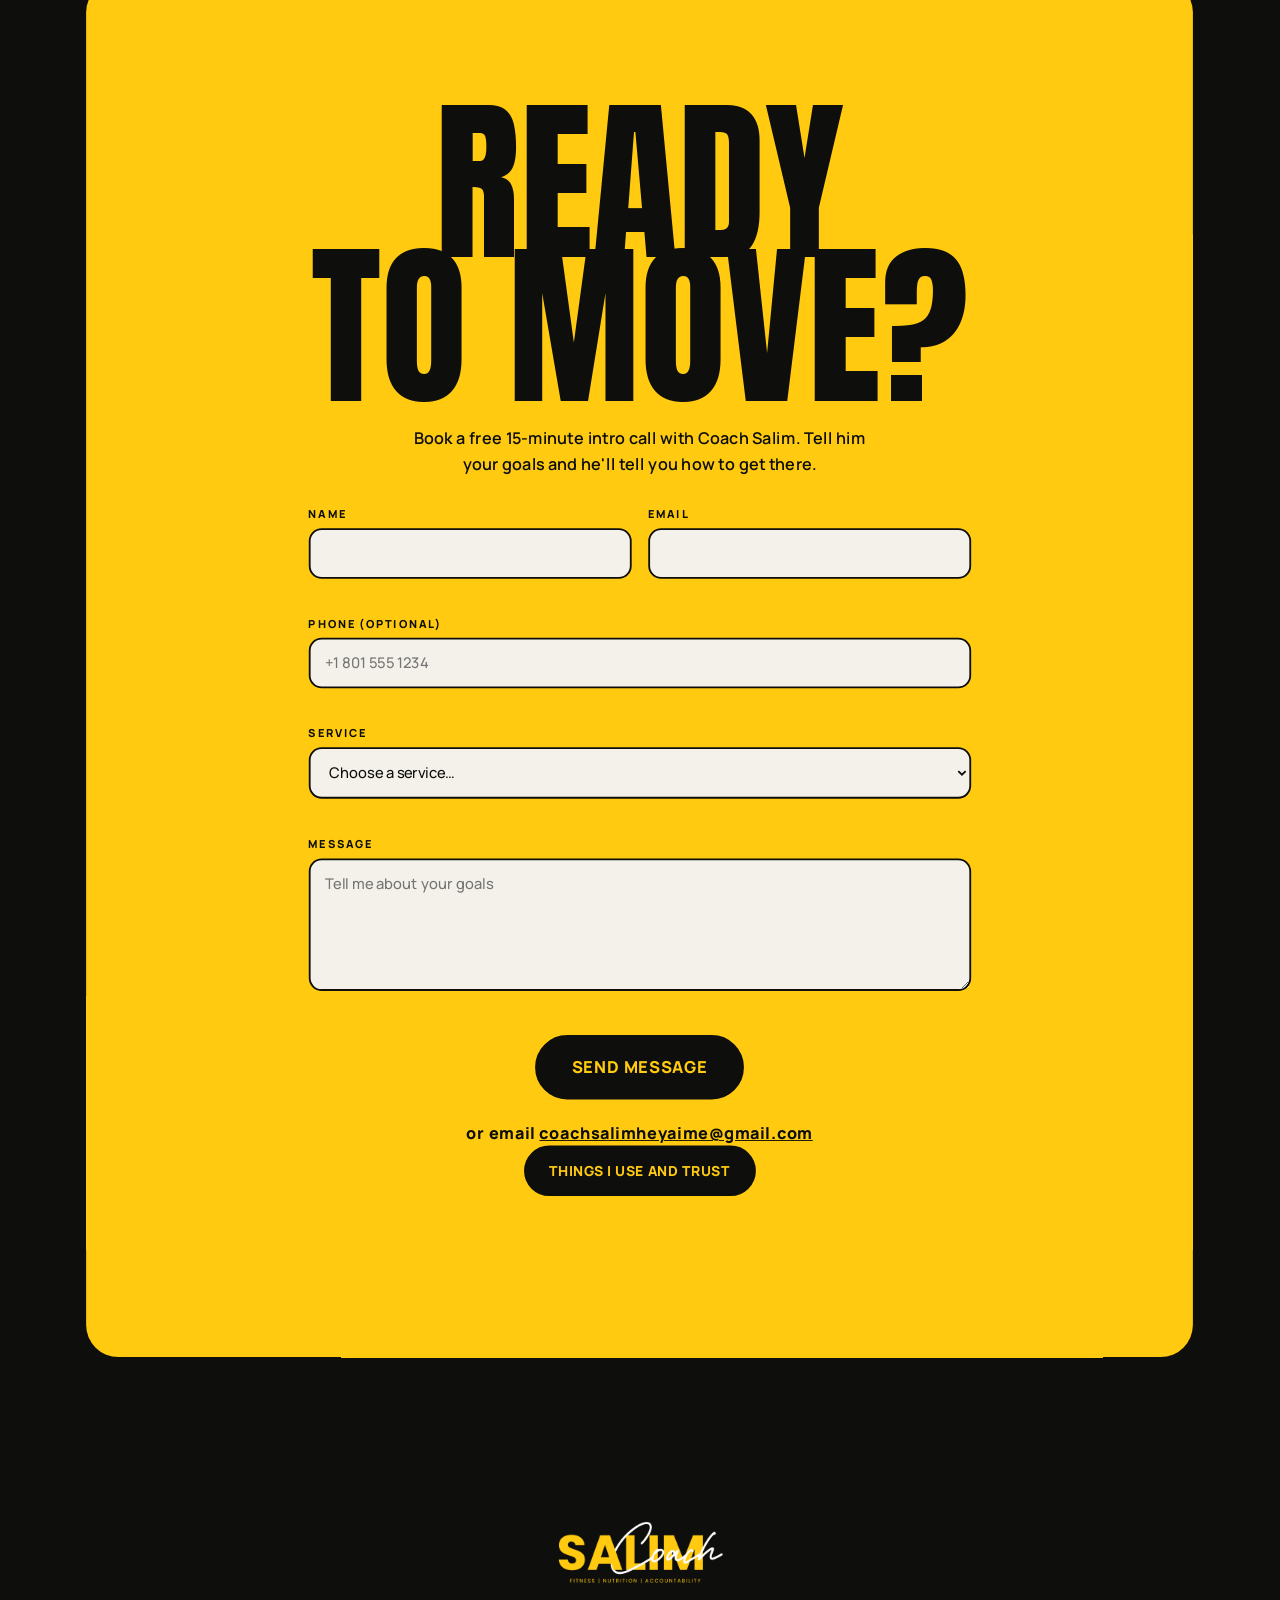
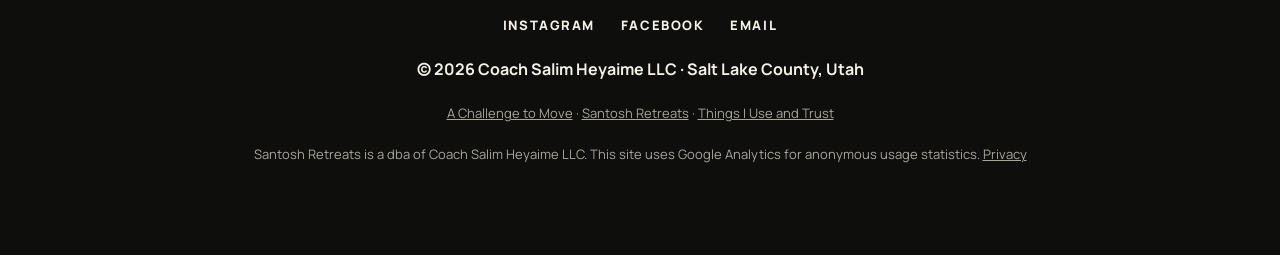
==== commit cfe94fb9: "Point Things I Use and Trust links to the live Shopify storefront Nav, contact, and footer links on " ====
--- a/index.html
+++ b/index.html
@@ -147,7 +147,8 @@
     <li><a href="#about">About</a></li>
     <li><a href="#faq">FAQ</a></li>
     <li><a href="https://santoshretreats.com" rel="noopener" target="_blank">Retreats</a></li>
-    <li><a class="nav-store" href="/store/" target="_blank" rel="noopener" aria-label="Things I Use and Trust"><span>Things I Use</span><span>and Trust</span></a></li>
+    <!-- Storefront URL (keep in sync with js/storefront-url.js and store/index.html): https://hjrigx-f9.myshopify.com/ -->
+    <li><a class="nav-store" href="https://hjrigx-f9.myshopify.com/" target="_blank" rel="noopener" aria-label="Things I Use and Trust"><span>Things I Use</span><span>and Trust</span></a></li>
   </ul></nav>
 </header>
 
@@ -378,7 +379,7 @@
       <button class="btn btn-dark btn-xl" type="submit">Send message</button>
     </form>
     <p class="cta-mail">or email <a href="mailto:coachsalimheyaime@gmail.com" target="_blank" rel="noopener">coachsalimheyaime@gmail.com</a></p>
-    <p class="cta-store"><a class="btn btn-dark" href="/store/" target="_blank" rel="noopener">Things I Use and Trust</a></p>
+    <p class="cta-store"><a class="btn btn-dark" href="https://hjrigx-f9.myshopify.com/" target="_blank" rel="noopener">Things I Use and Trust</a></p>
   </div>
 </section>
 </main>
@@ -392,7 +393,7 @@
     <li><a href="#contact">Email</a></li>
   </ul>
   <p class="foot-legal">© 2026 Coach Salim Heyaime LLC · Salt Lake County, Utah</p>
-  <p class="foot-small"><a href="https://book.coachsalimheyaime.com/" rel="noopener" target="_blank">A Challenge to Move</a> · <a href="https://santoshretreats.com/" rel="noopener" target="_blank">Santosh Retreats</a> · <a href="/store/" target="_blank" rel="noopener">Things I Use and Trust</a></p>
+  <p class="foot-small"><a href="https://book.coachsalimheyaime.com/" rel="noopener" target="_blank">A Challenge to Move</a> · <a href="https://santoshretreats.com/" rel="noopener" target="_blank">Santosh Retreats</a> · <a href="https://hjrigx-f9.myshopify.com/" target="_blank" rel="noopener">Things I Use and Trust</a></p>
   <p class="foot-small">Santosh Retreats is a dba of Coach Salim Heyaime LLC. This site uses Google Analytics for anonymous usage statistics. <a href="privacy/">Privacy</a></p>
 </footer>
 
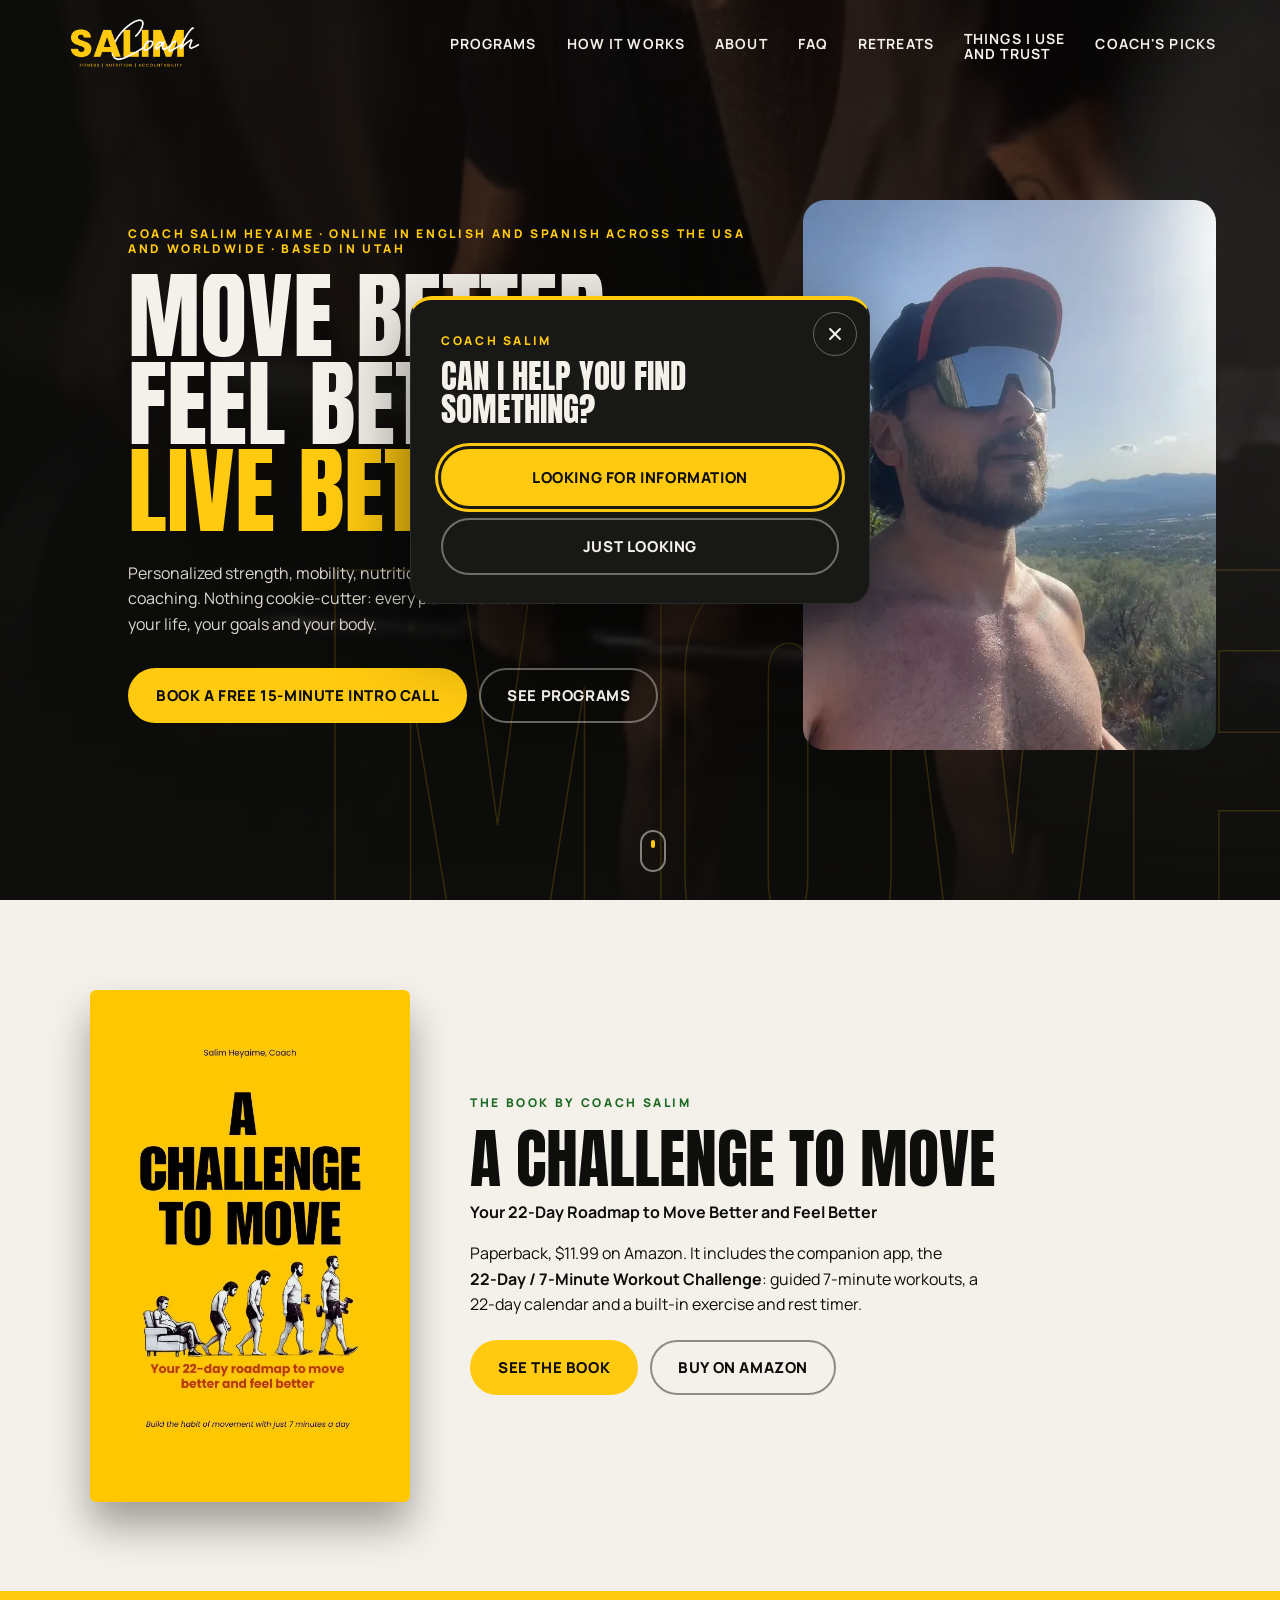
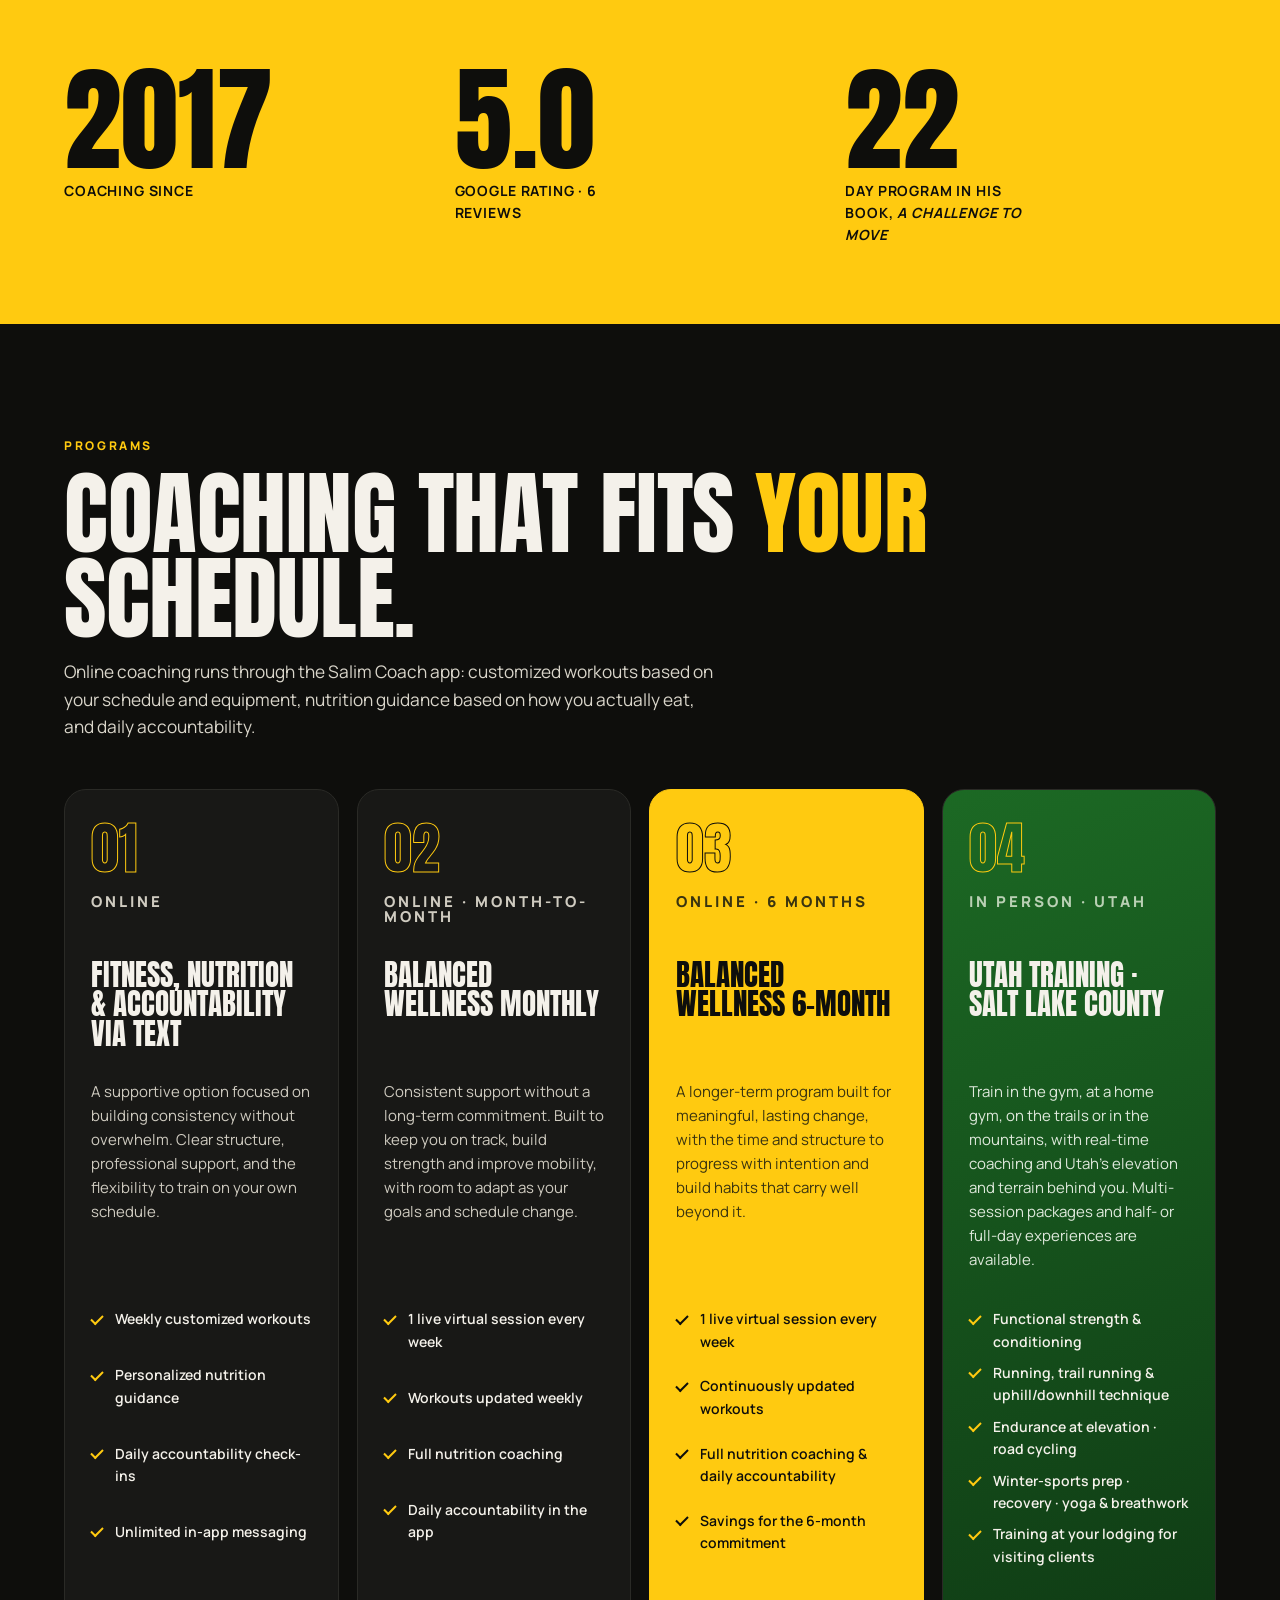
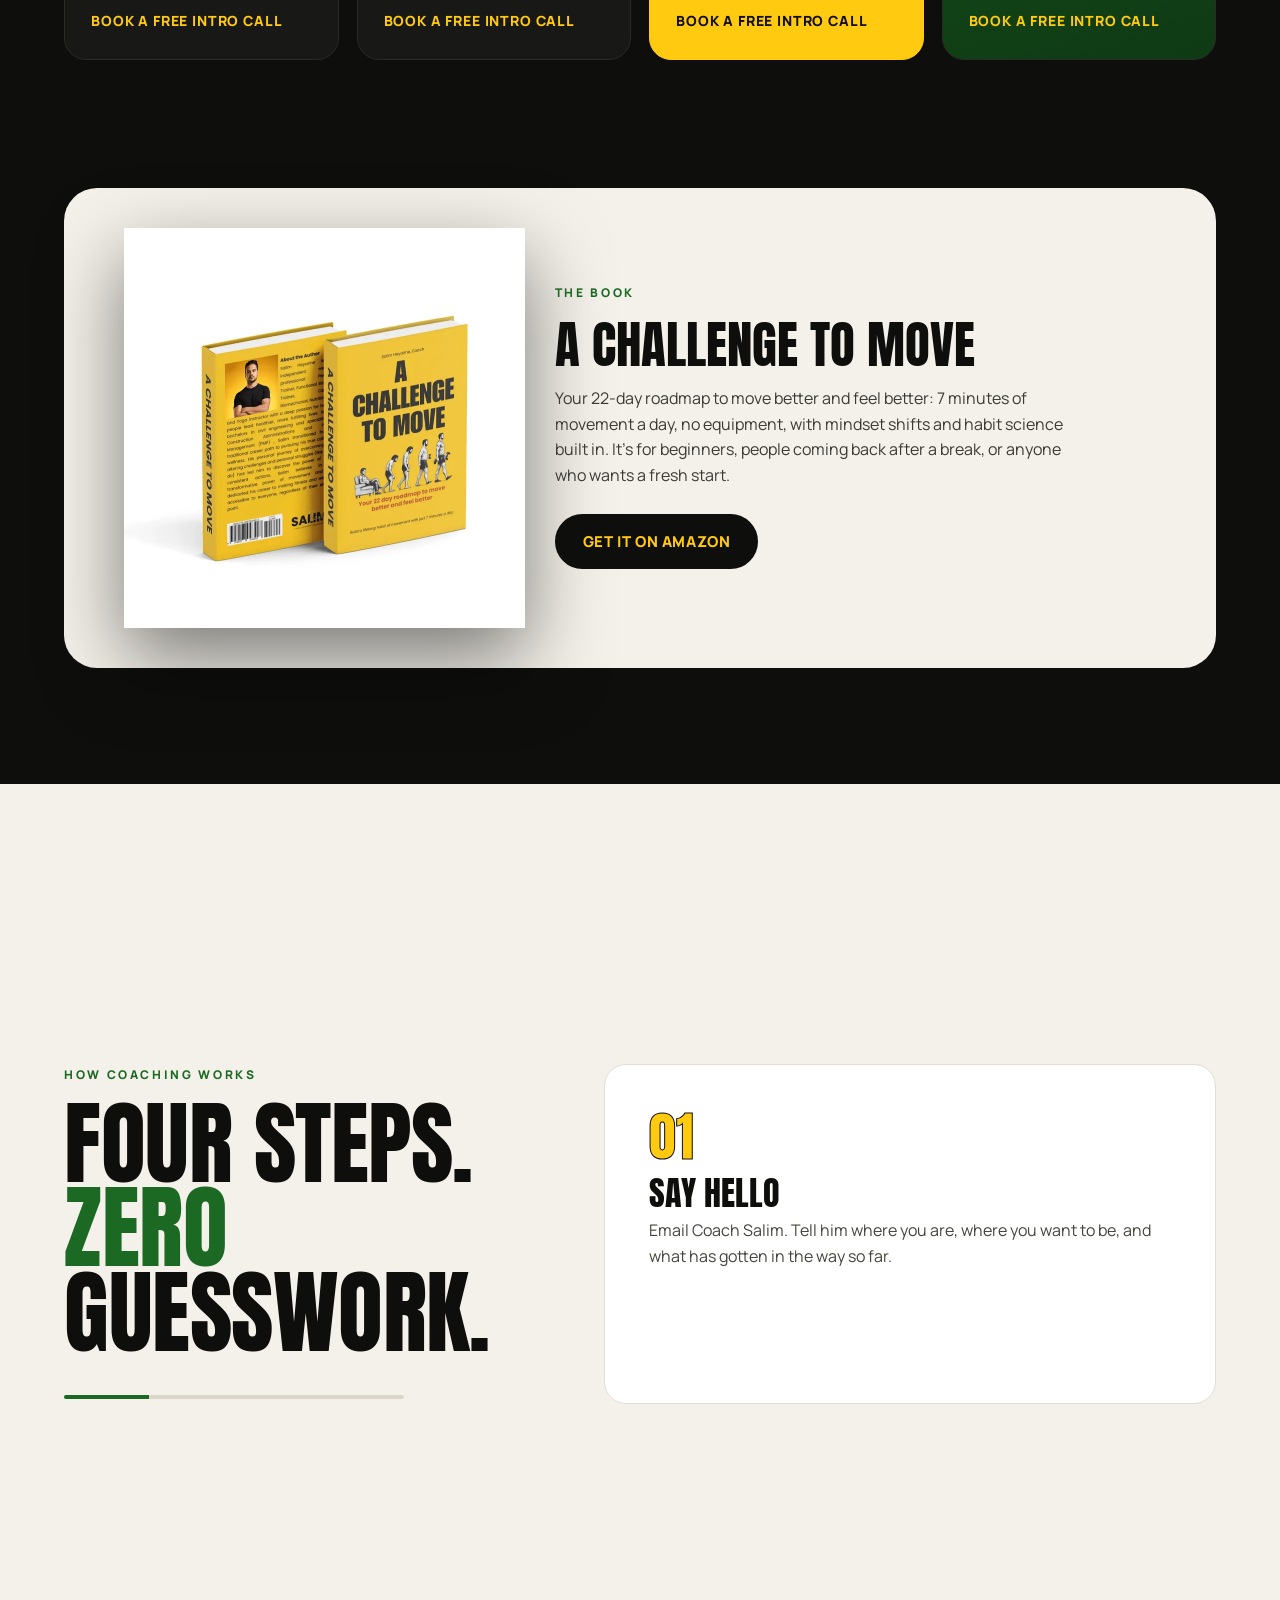
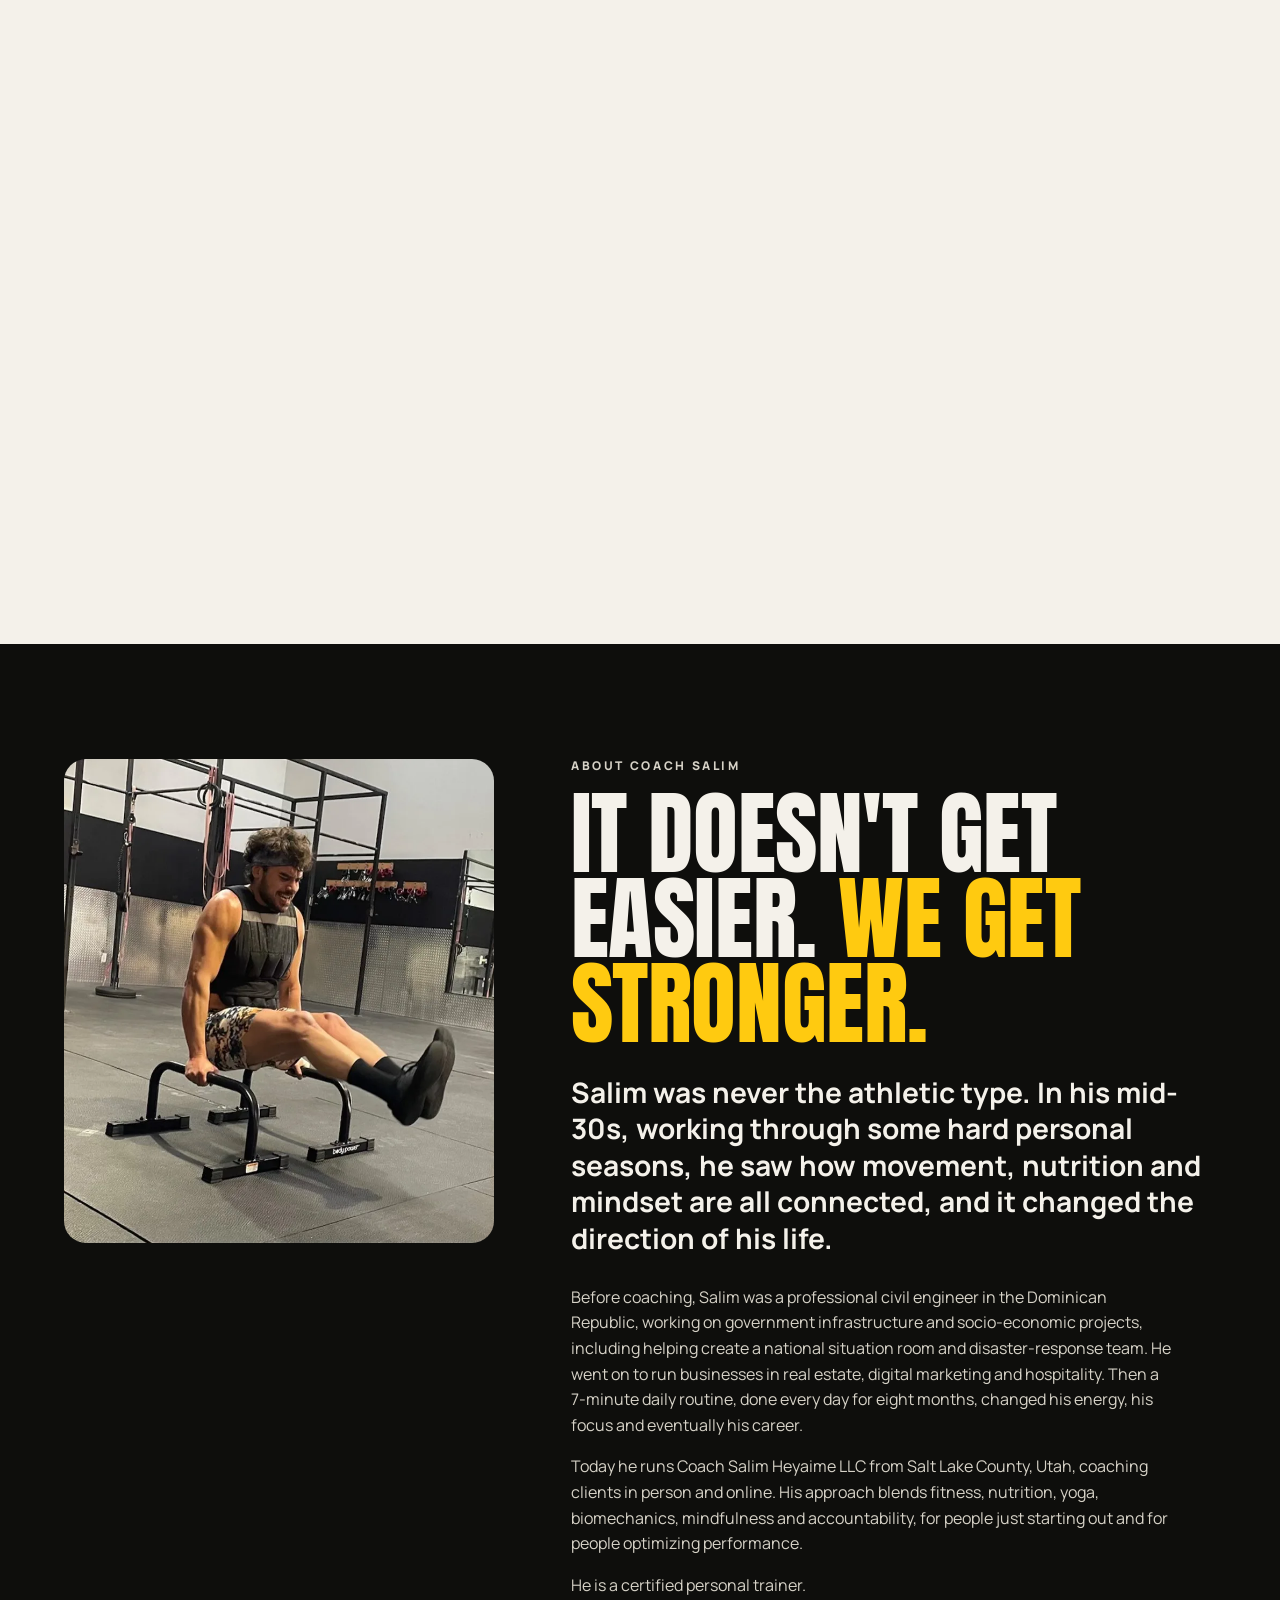
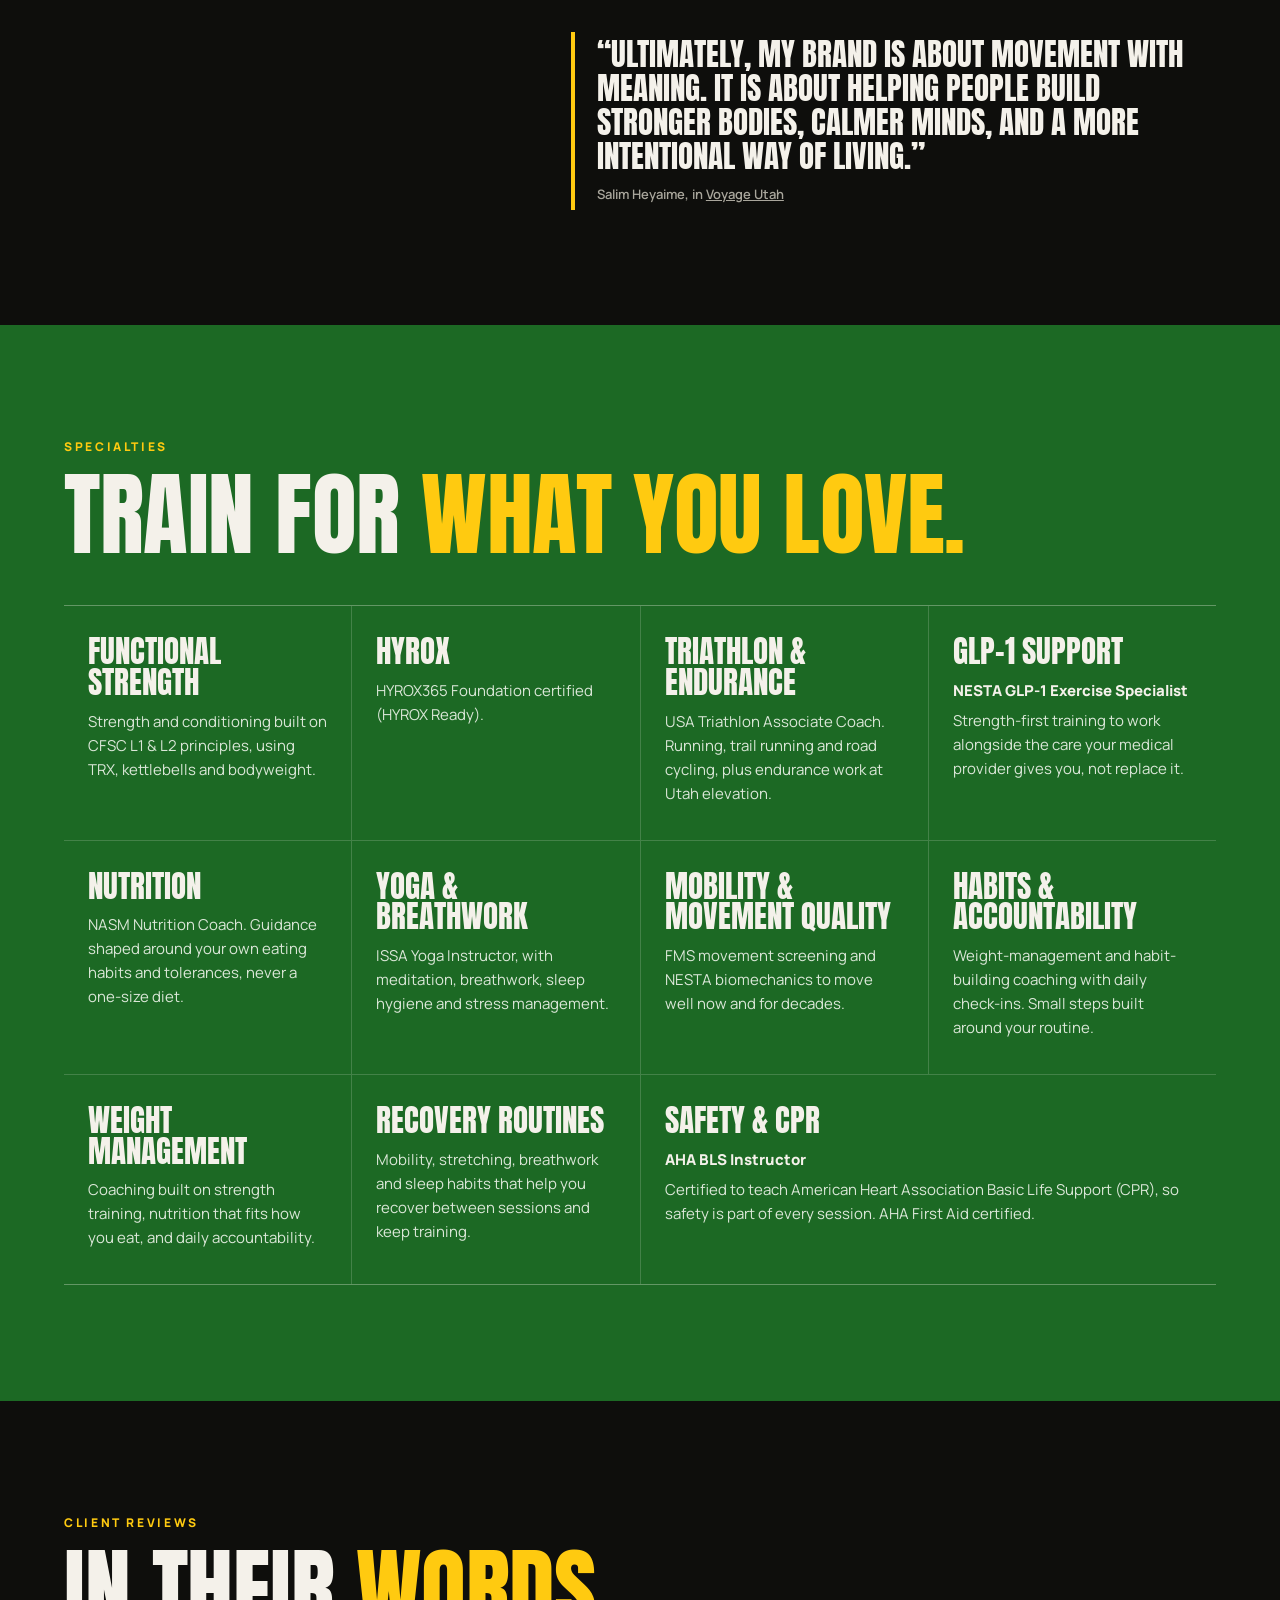
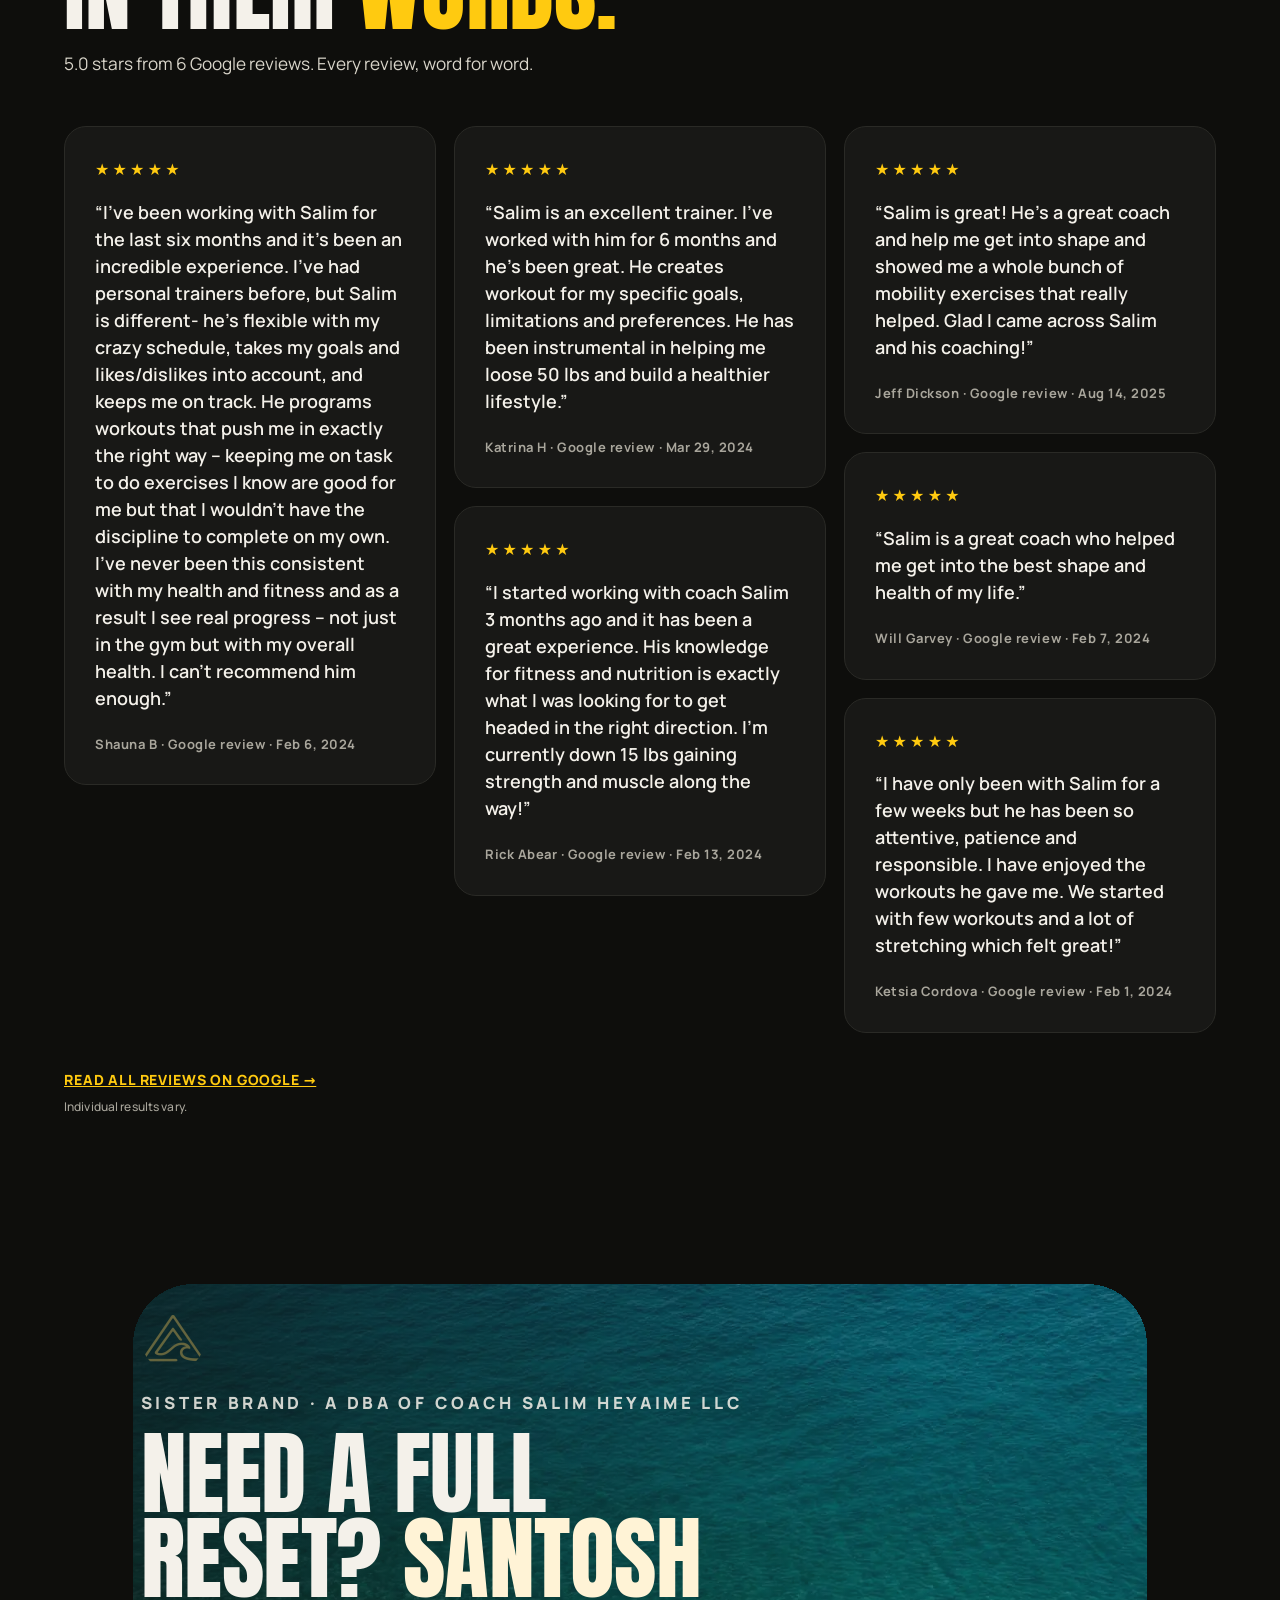
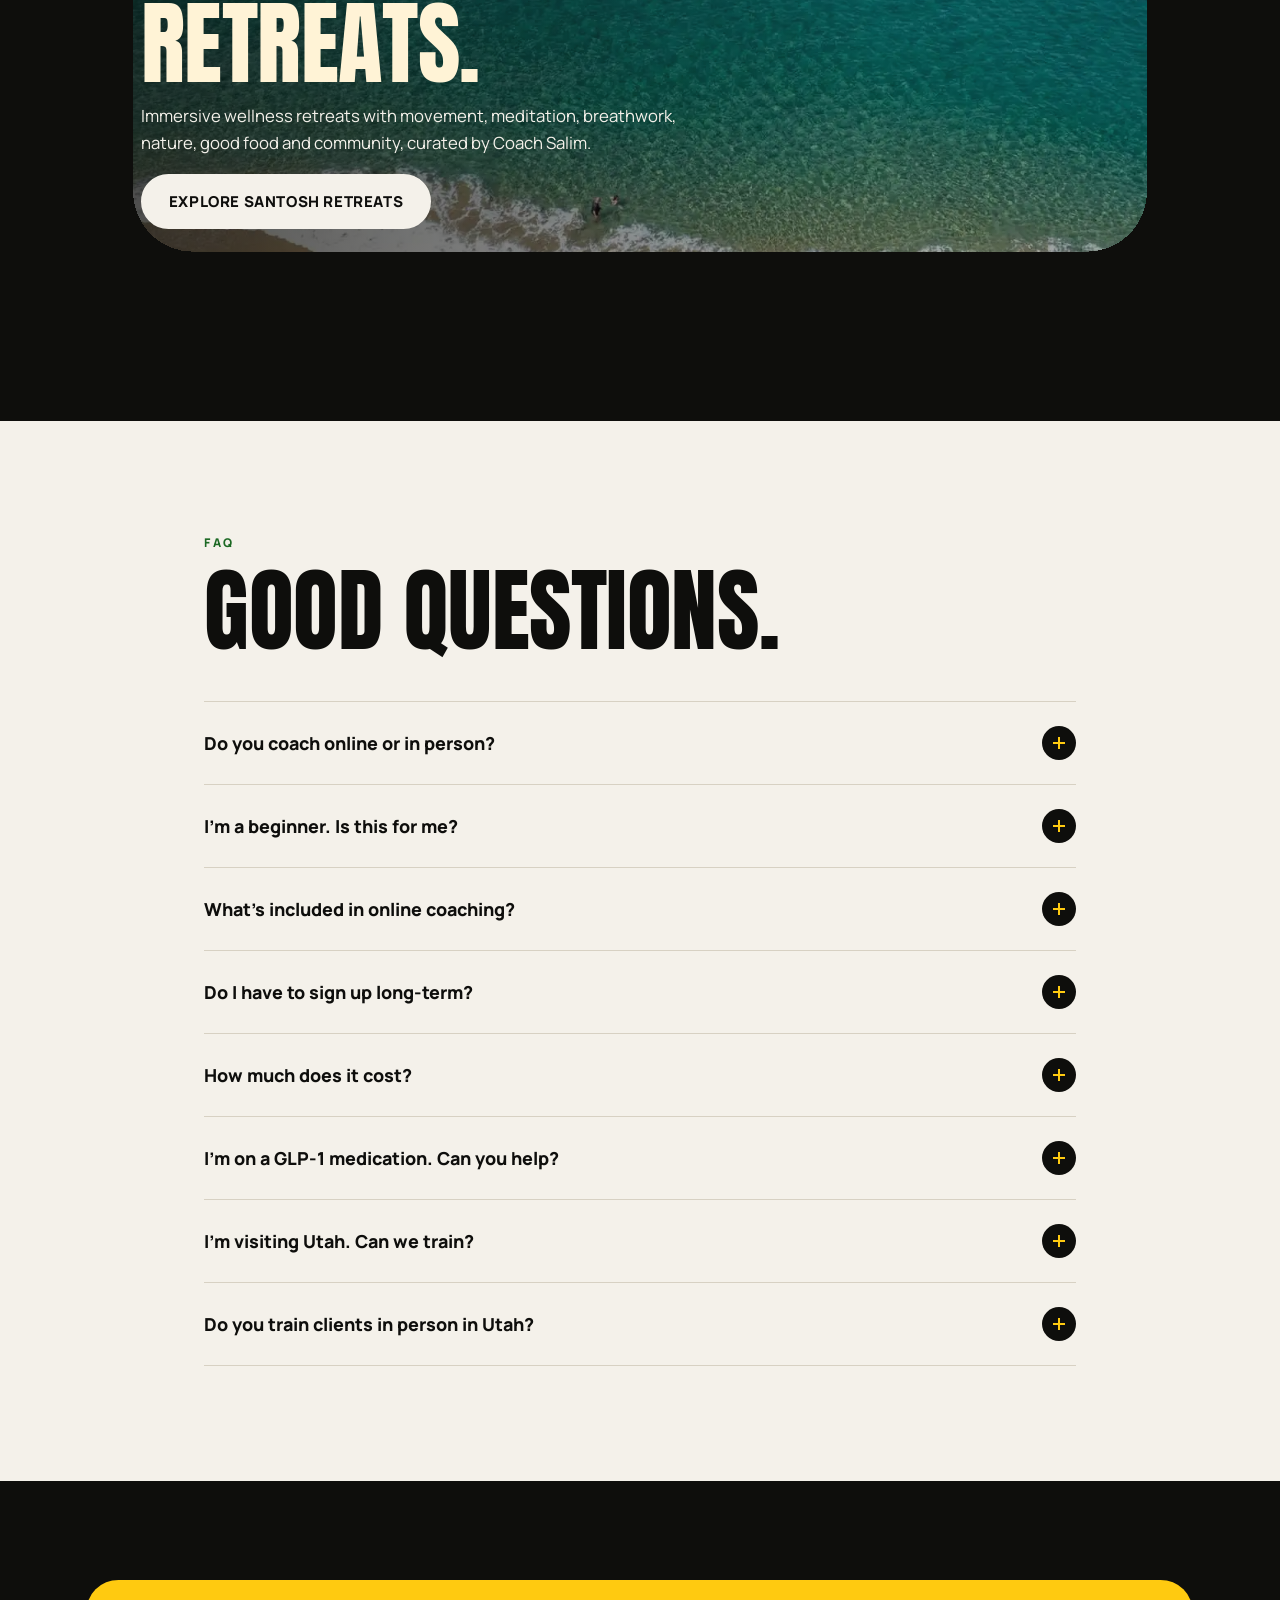
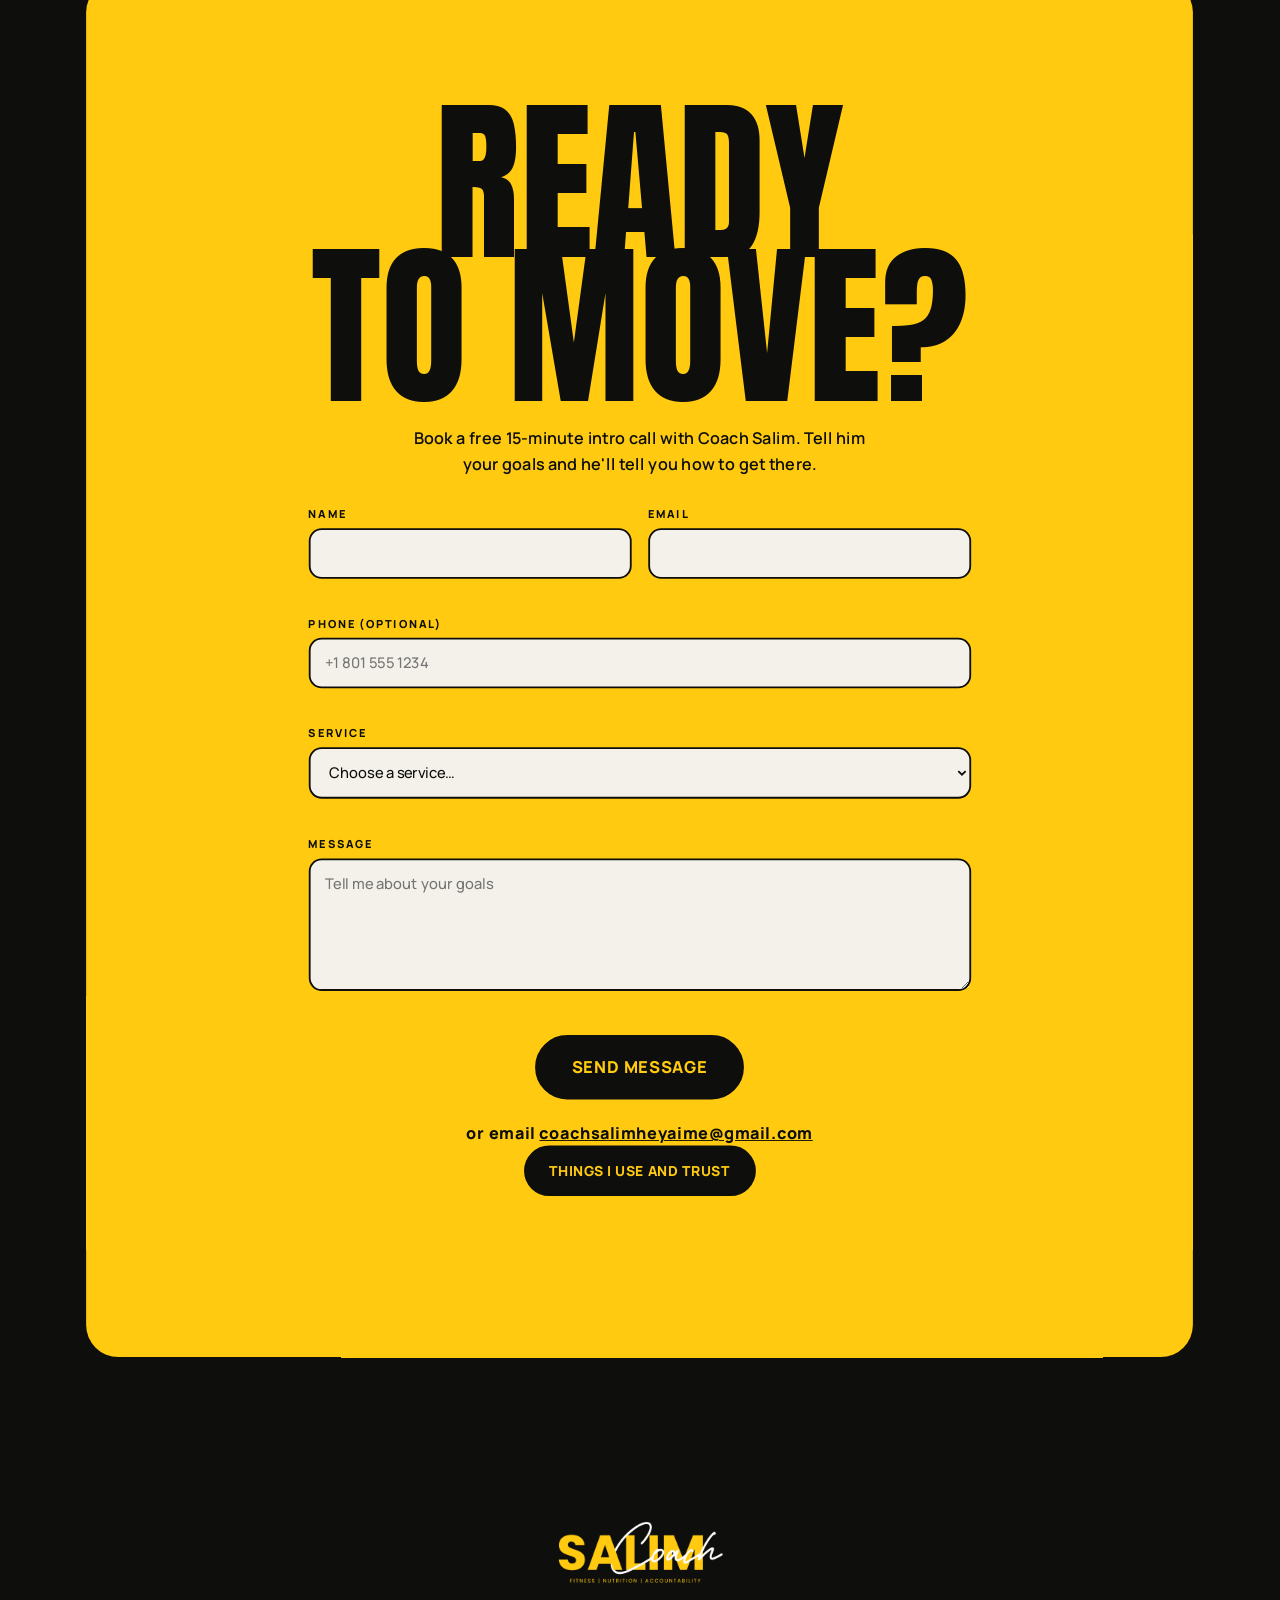
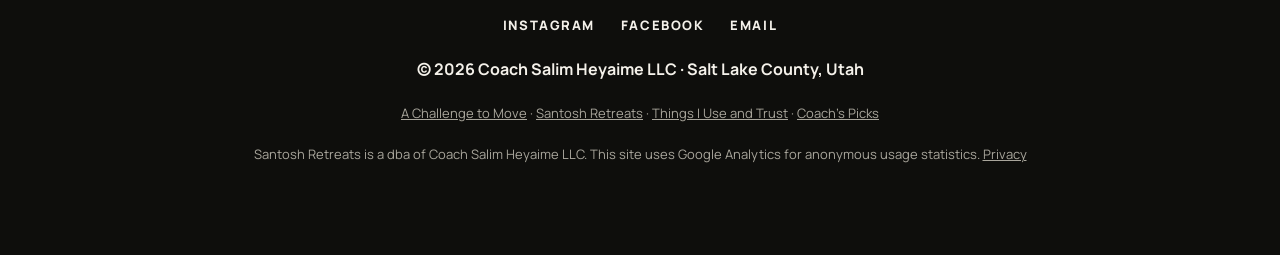
==== commit cd7aa4de: "Merge main into preview/coachs-picks Keep the live Shopify storefront links from main and the Coach'" ====
--- a/index.html
+++ b/index.html
@@ -149,6 +149,7 @@
     <li><a href="https://santoshretreats.com" rel="noopener" target="_blank">Retreats</a></li>
     <!-- Storefront URL (keep in sync with js/storefront-url.js and store/index.html): https://hjrigx-f9.myshopify.com/ -->
     <li><a class="nav-store" href="https://hjrigx-f9.myshopify.com/" target="_blank" rel="noopener" aria-label="Things I Use and Trust"><span>Things I Use</span><span>and Trust</span></a></li>
+    <li><a href="/picks/">Coach's Picks</a></li>
   </ul></nav>
 </header>
 
@@ -393,7 +394,7 @@
     <li><a href="#contact">Email</a></li>
   </ul>
   <p class="foot-legal">© 2026 Coach Salim Heyaime LLC · Salt Lake County, Utah</p>
-  <p class="foot-small"><a href="https://book.coachsalimheyaime.com/" rel="noopener" target="_blank">A Challenge to Move</a> · <a href="https://santoshretreats.com/" rel="noopener" target="_blank">Santosh Retreats</a> · <a href="https://hjrigx-f9.myshopify.com/" target="_blank" rel="noopener">Things I Use and Trust</a></p>
+  <p class="foot-small"><a href="https://book.coachsalimheyaime.com/" rel="noopener" target="_blank">A Challenge to Move</a> · <a href="https://santoshretreats.com/" rel="noopener" target="_blank">Santosh Retreats</a> · <a href="https://hjrigx-f9.myshopify.com/" target="_blank" rel="noopener">Things I Use and Trust</a> · <a href="/picks/">Coach's Picks</a></p>
   <p class="foot-small">Santosh Retreats is a dba of Coach Salim Heyaime LLC. This site uses Google Analytics for anonymous usage statistics. <a href="privacy/">Privacy</a></p>
 </footer>
 
--- a/css/coach.css
+++ b/css/coach.css
@@ -52,7 +52,7 @@
 #nav-links a.nav-store{display:inline-flex;flex-direction:column;justify-content:center;align-items:flex-start;line-height:1.1;text-align:left}
 #nav-links a.nav-store span{display:block;white-space:nowrap}
 #nav-links a.nav-store::after{bottom:-3px}
-@media (max-width:860px){
+@media (max-width:1100px){
   .nav-toggle{display:flex;flex-direction:column;justify-content:center;gap:6px;width:46px;height:46px;border:0;border-radius:50%;background:var(--volt);cursor:pointer;align-items:center}
   .nav-toggle span:not(.sr){width:20px;height:2px;background:var(--ink);transition:transform .3s}
   .nav-toggle[aria-expanded=true] span:nth-child(1){transform:translateY(4px) rotate(45deg)}
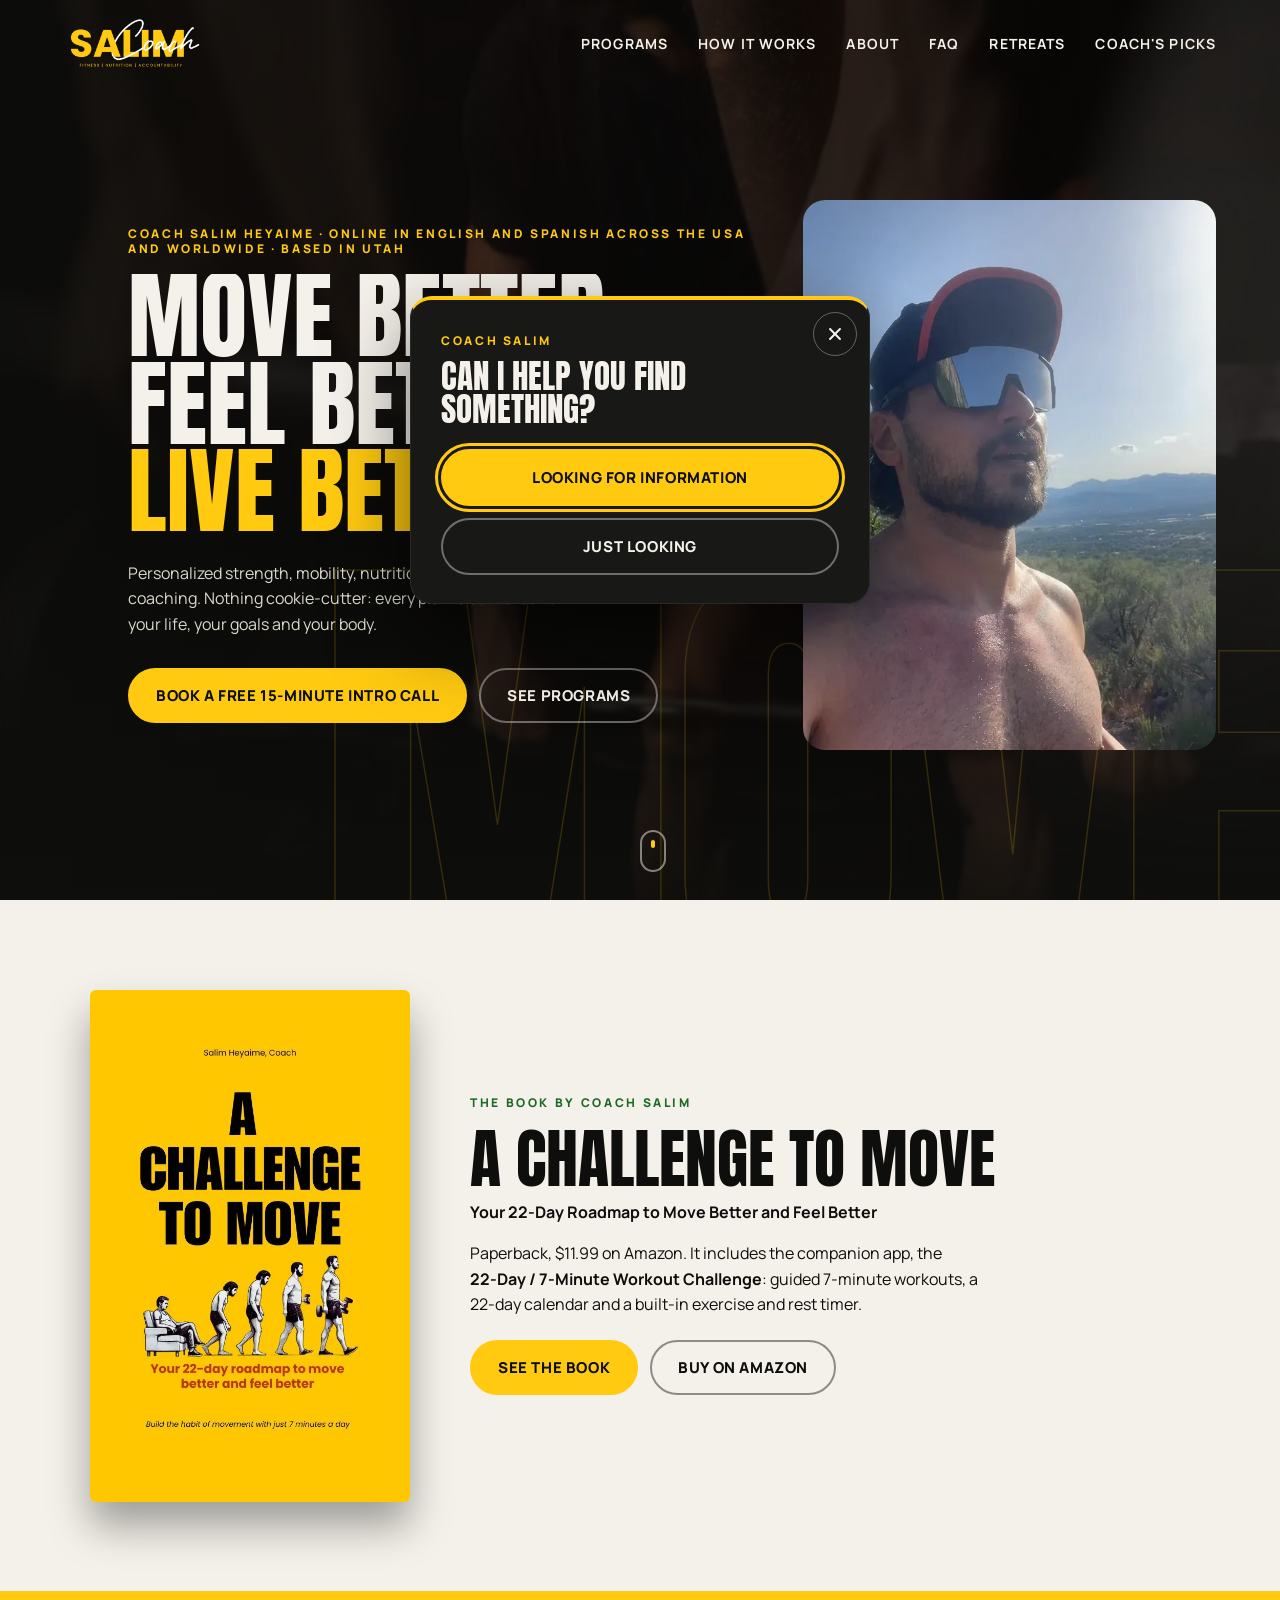
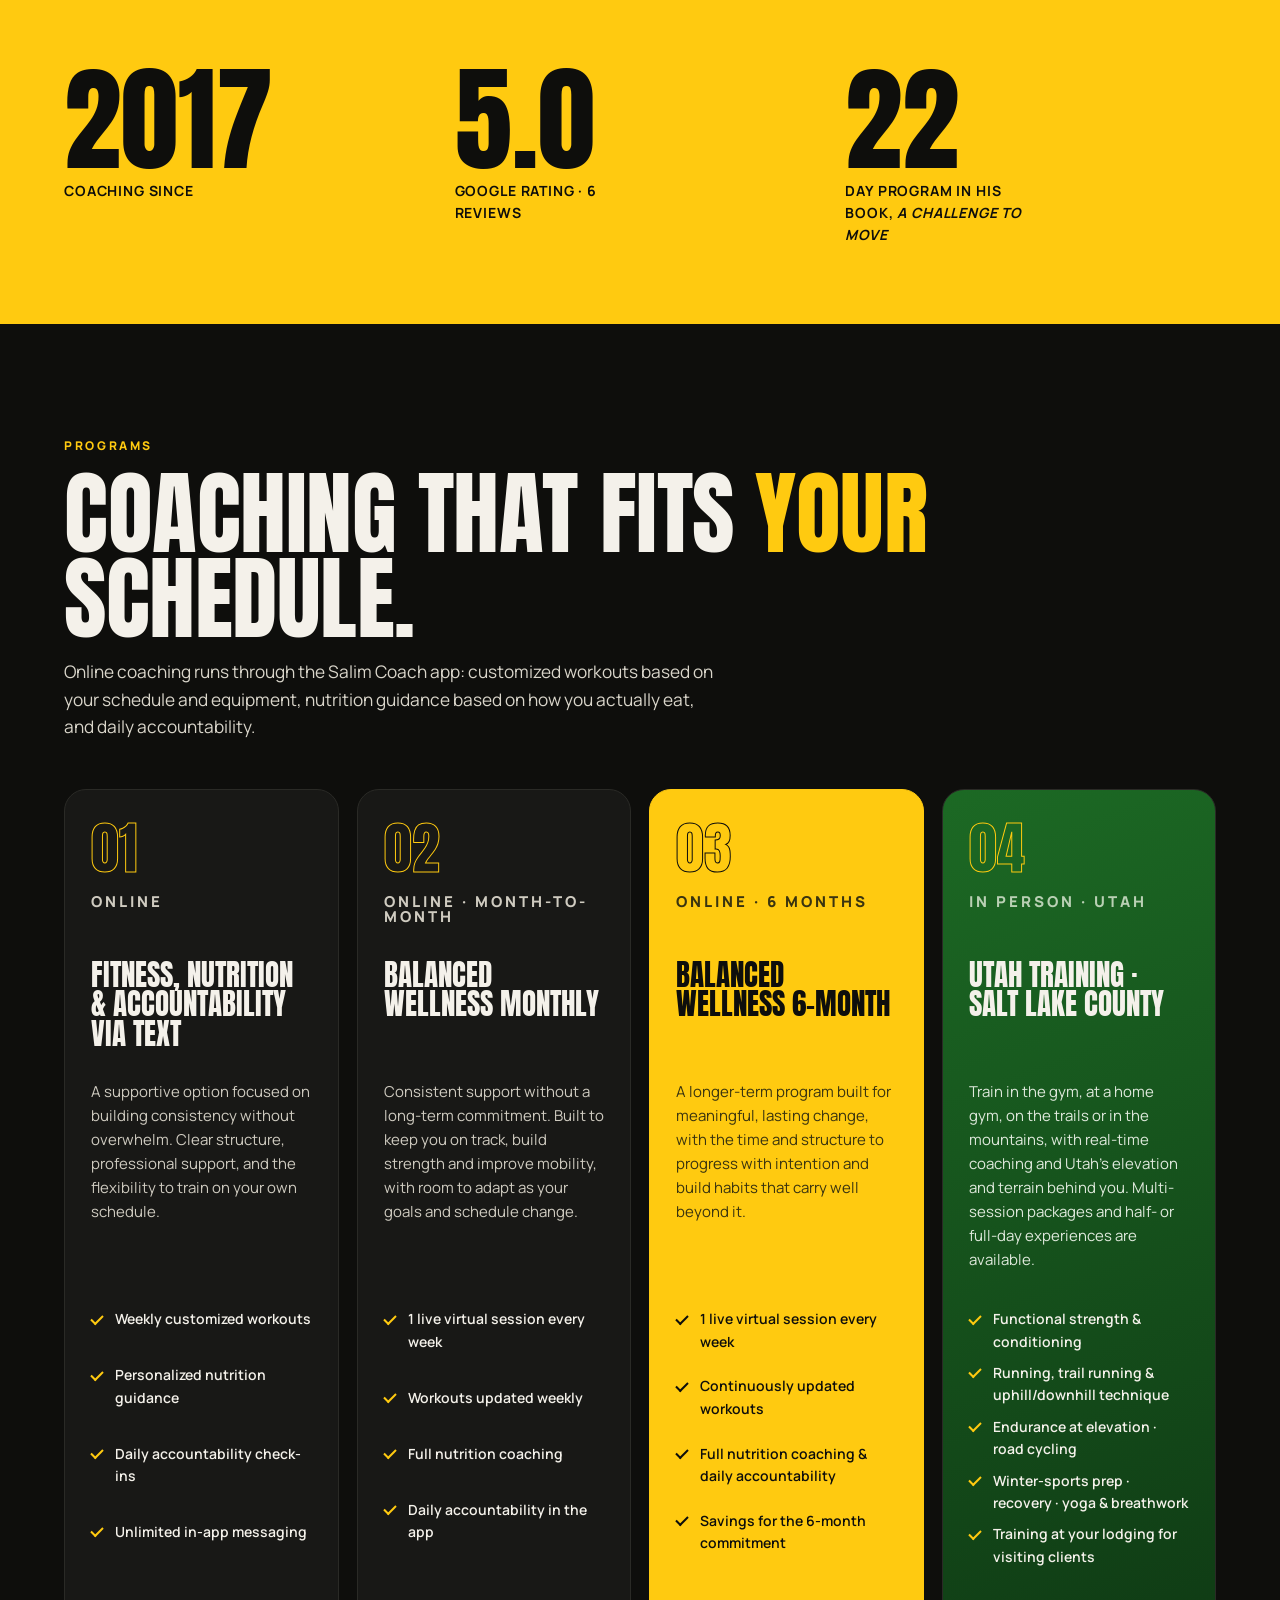
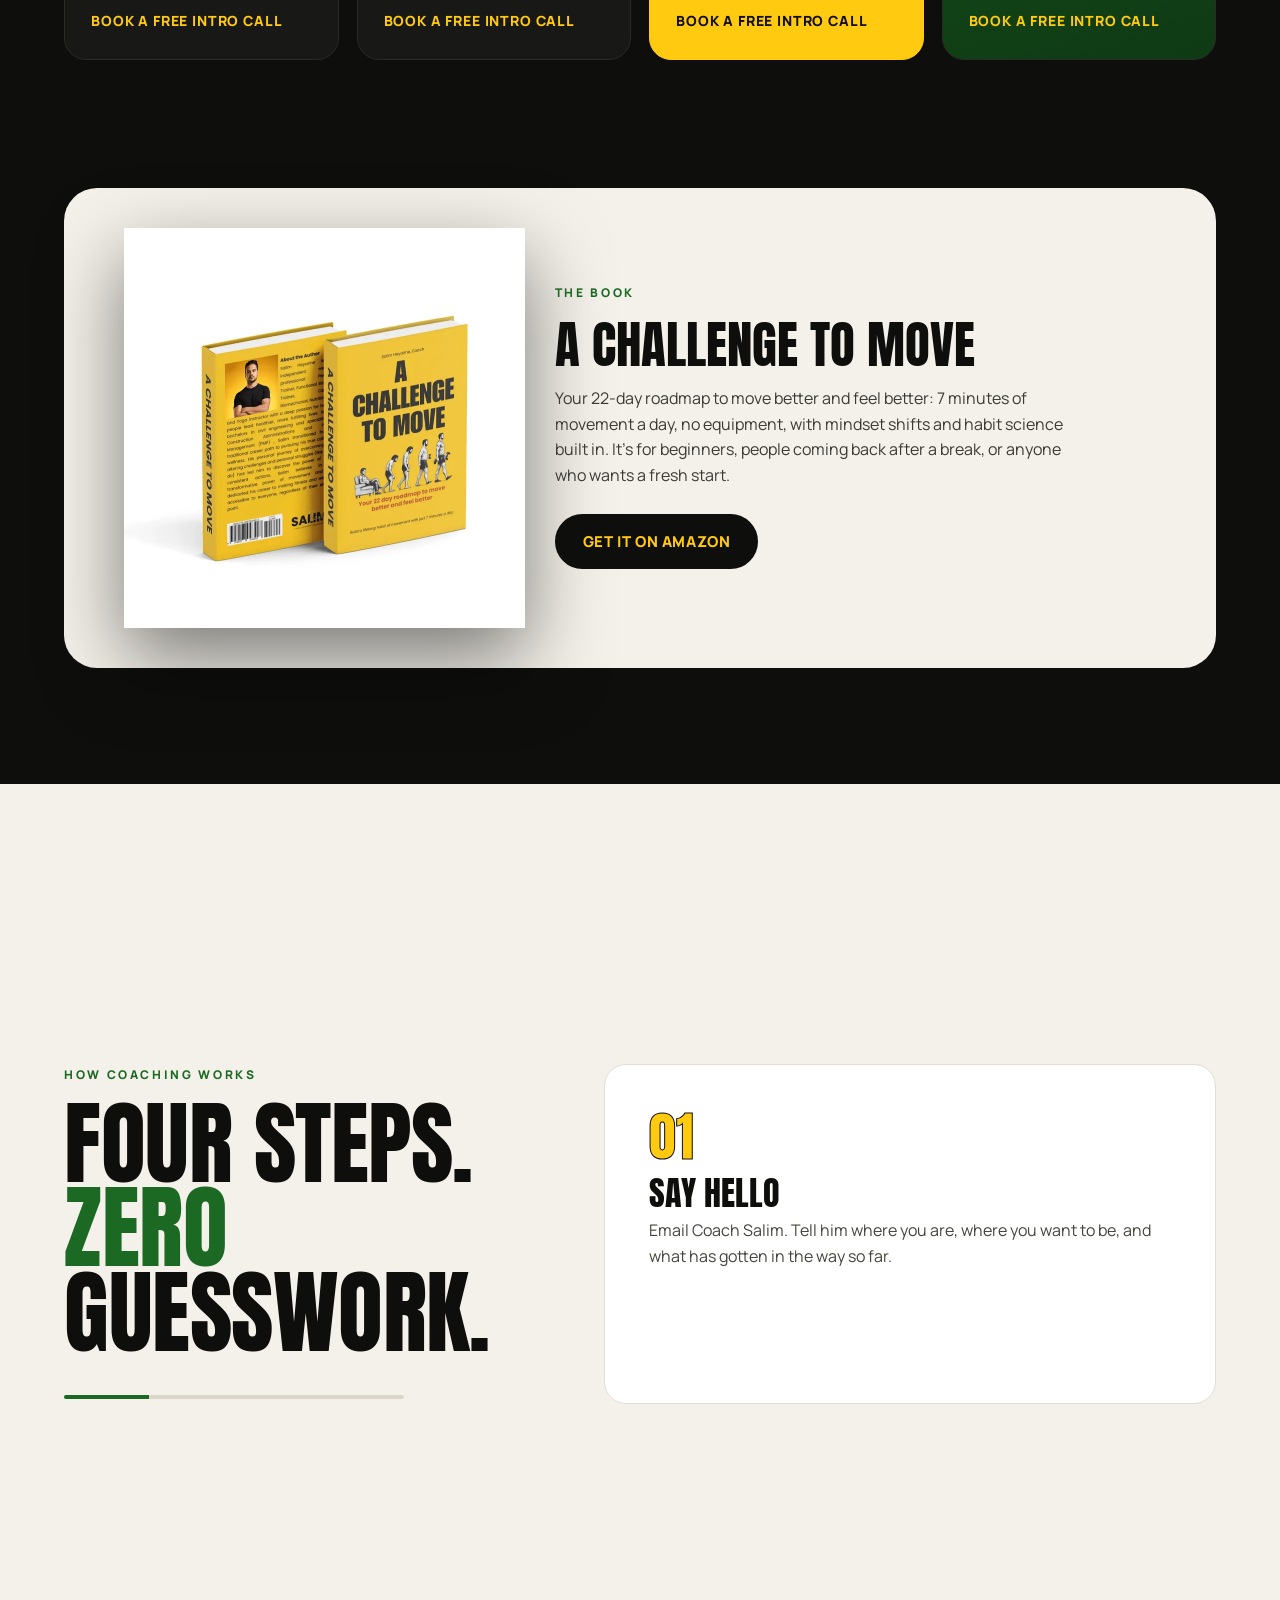
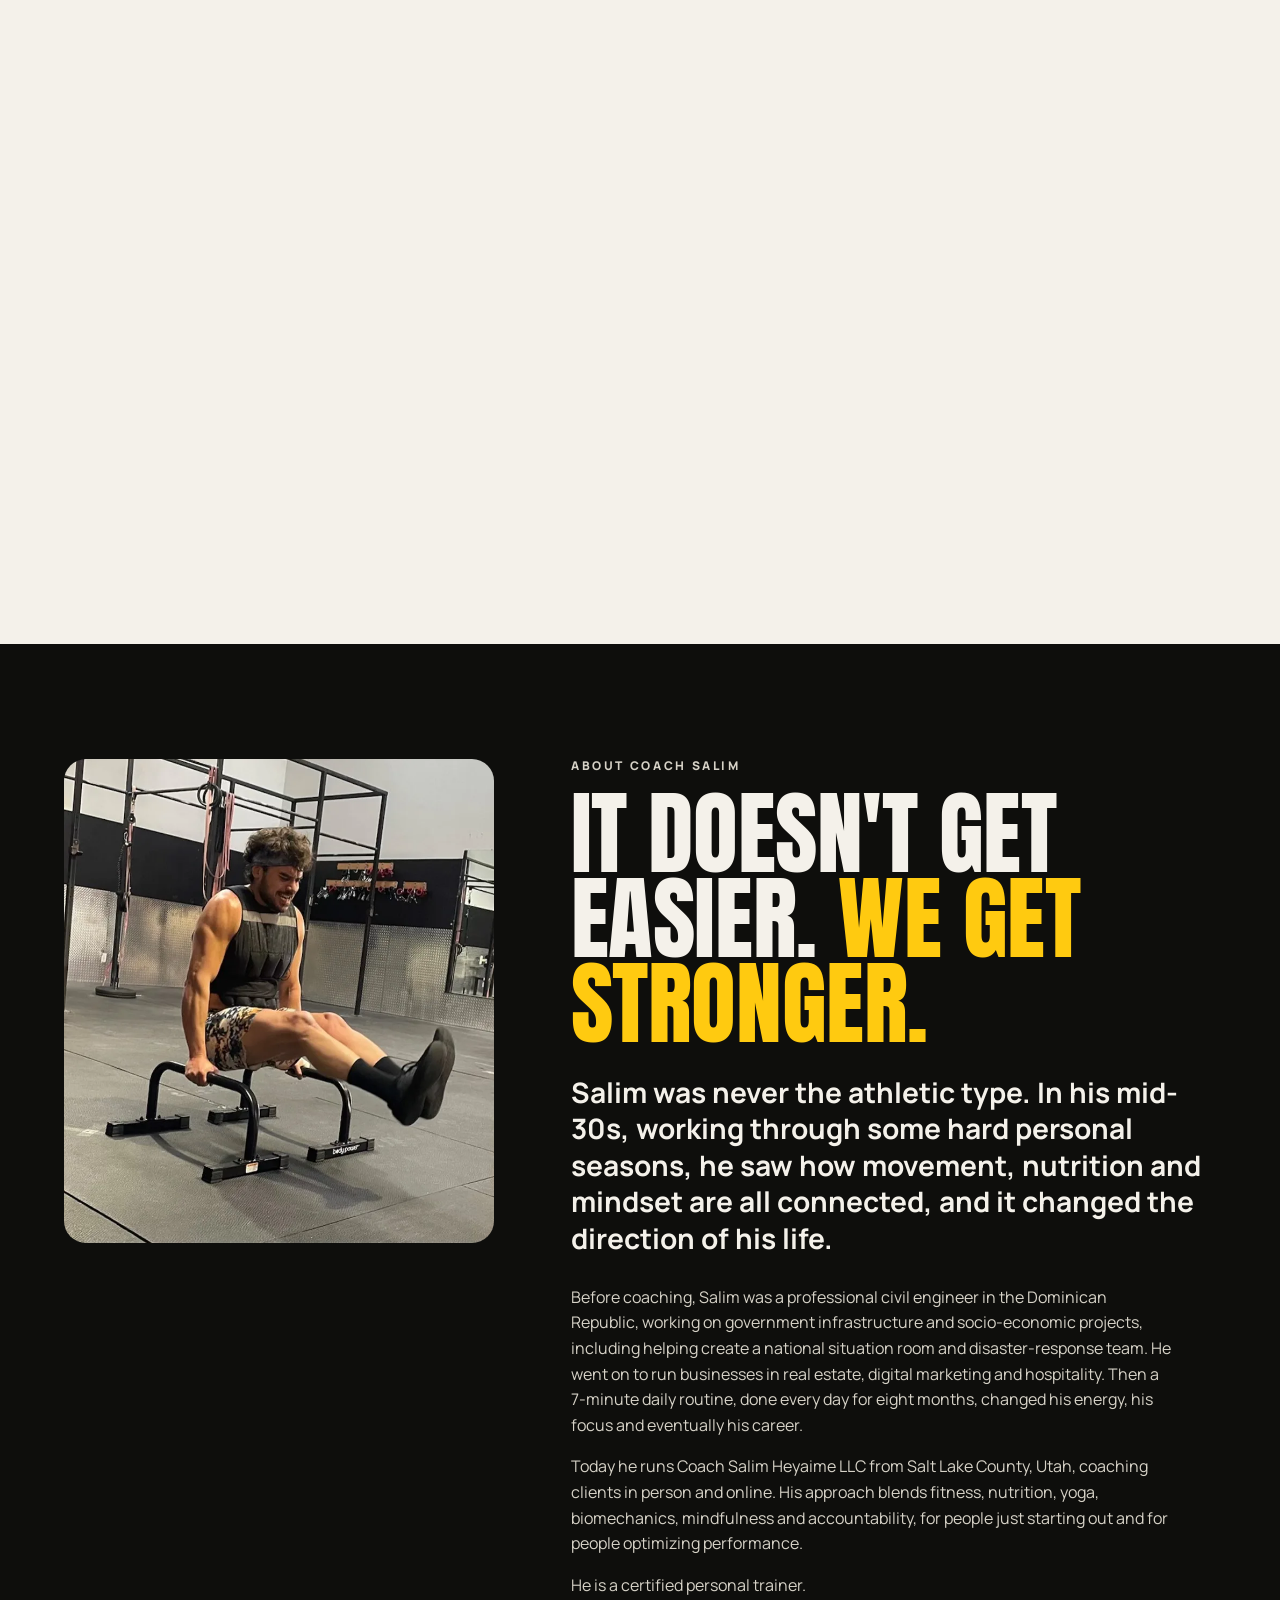
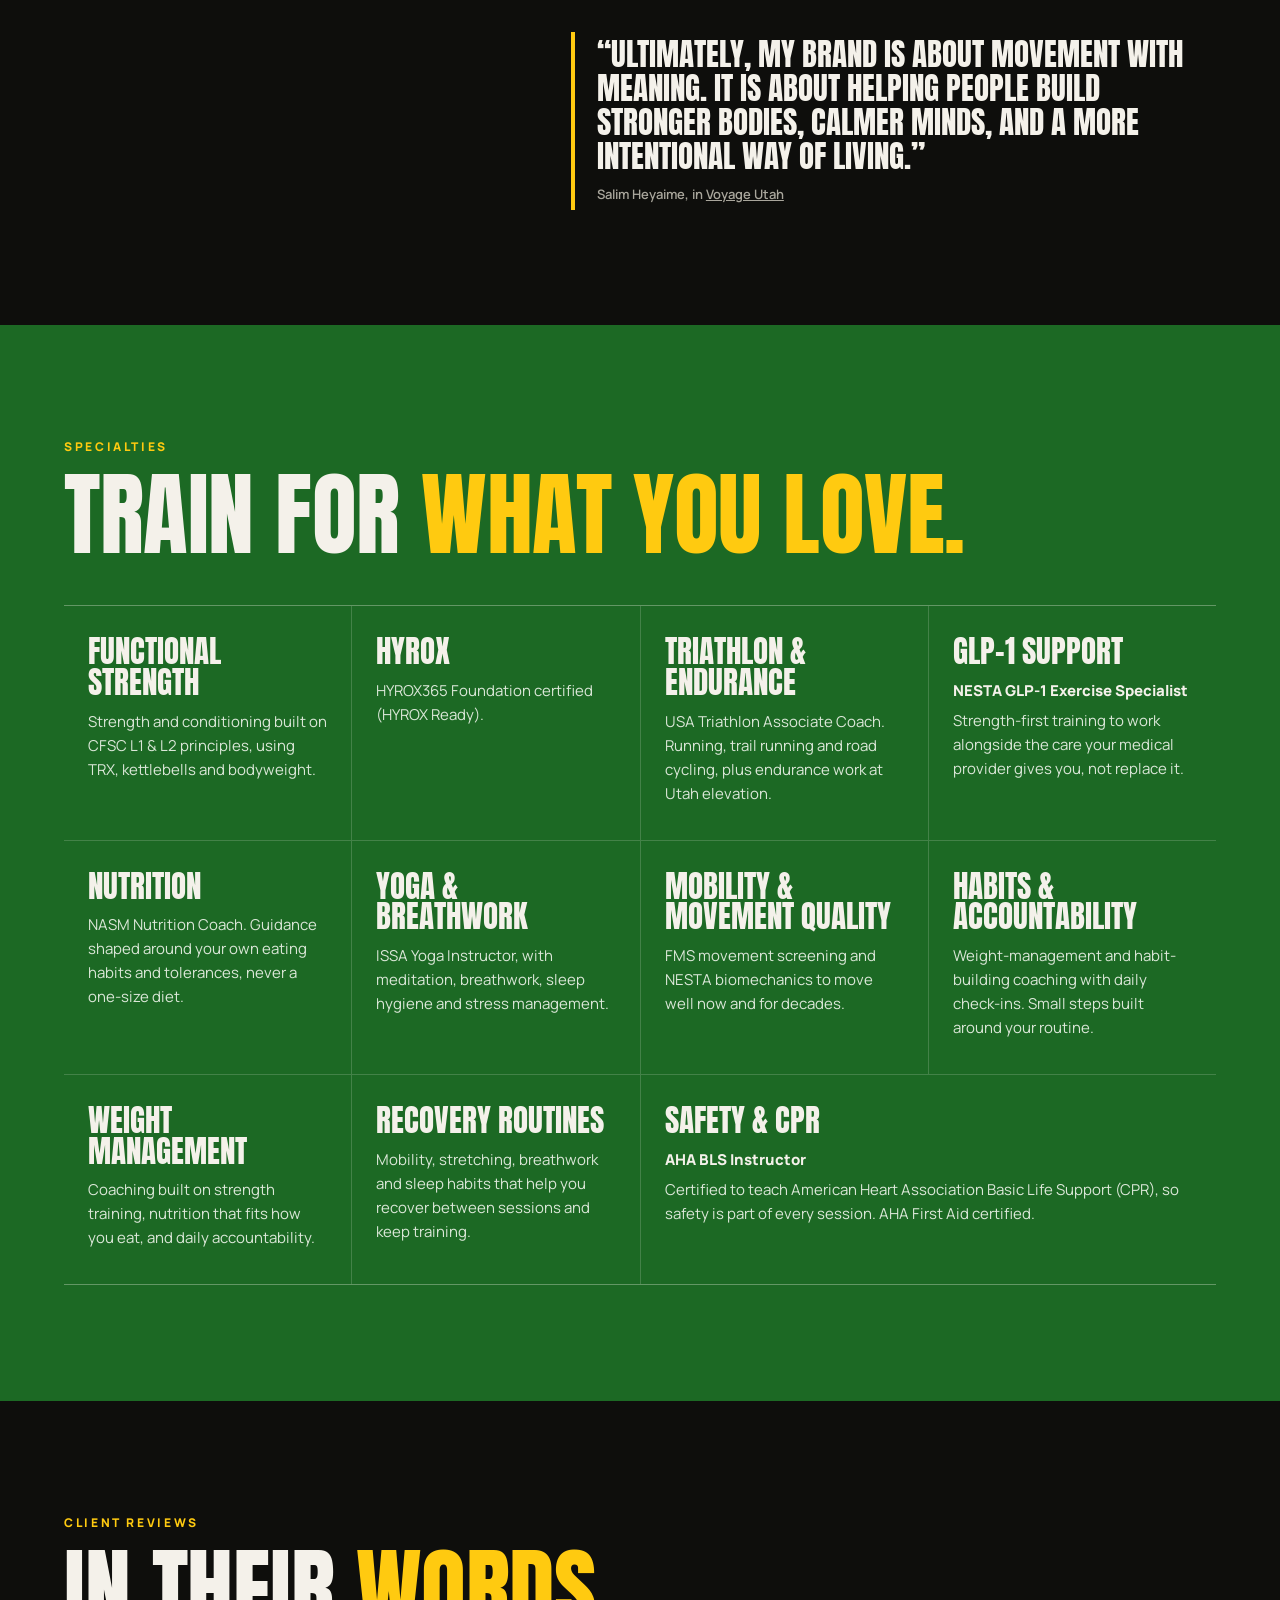
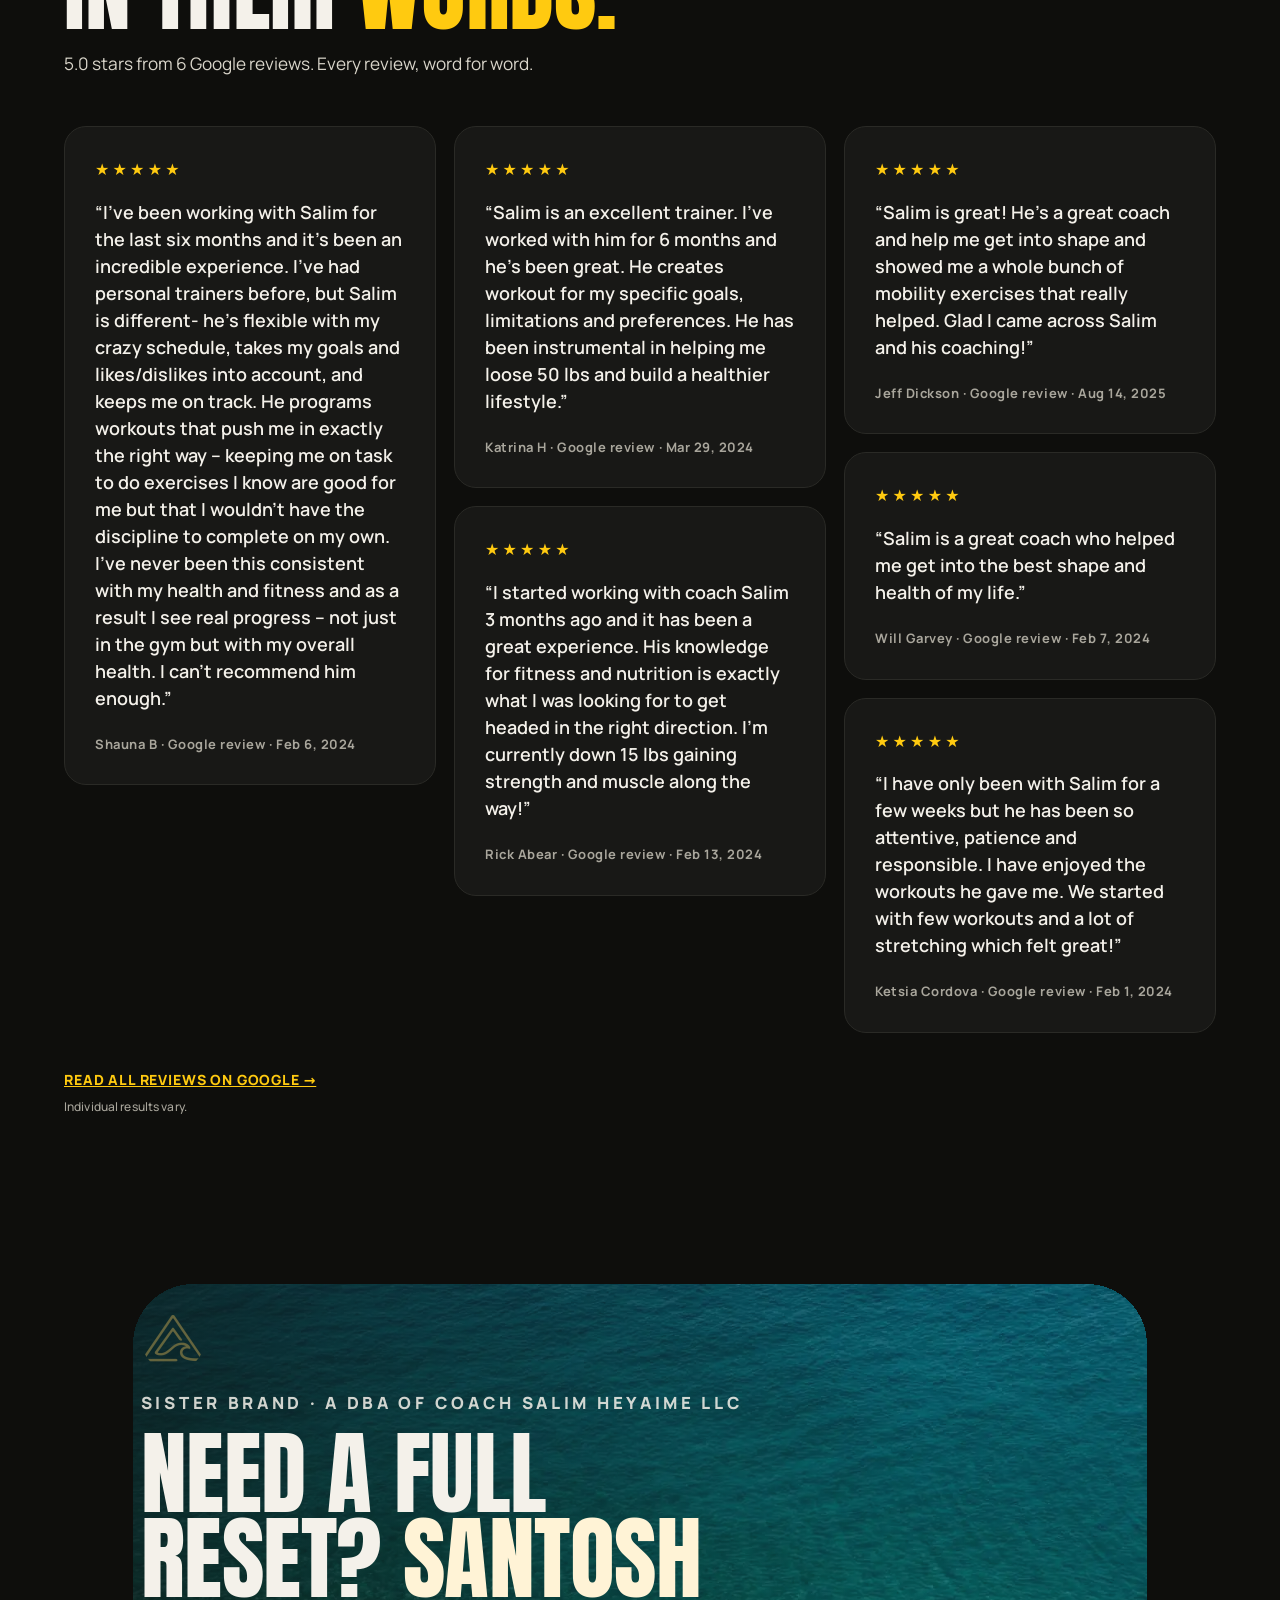
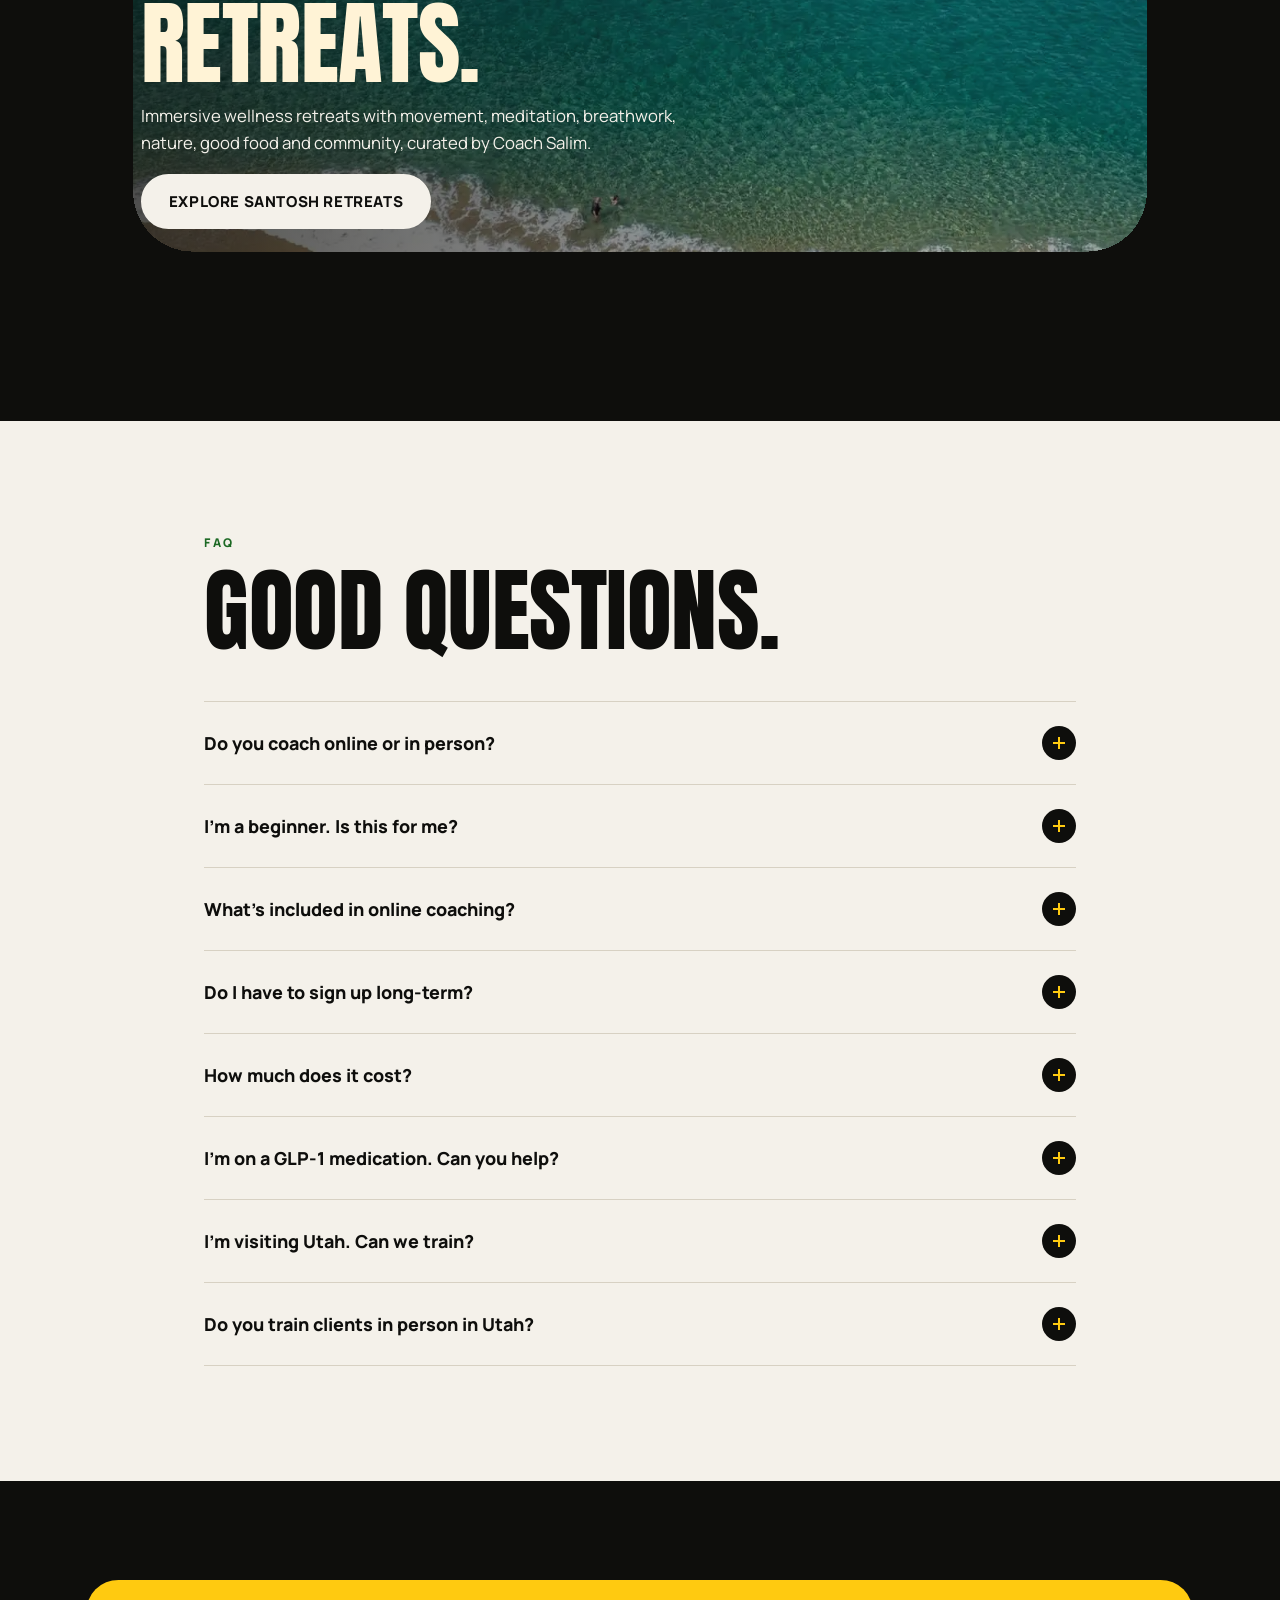
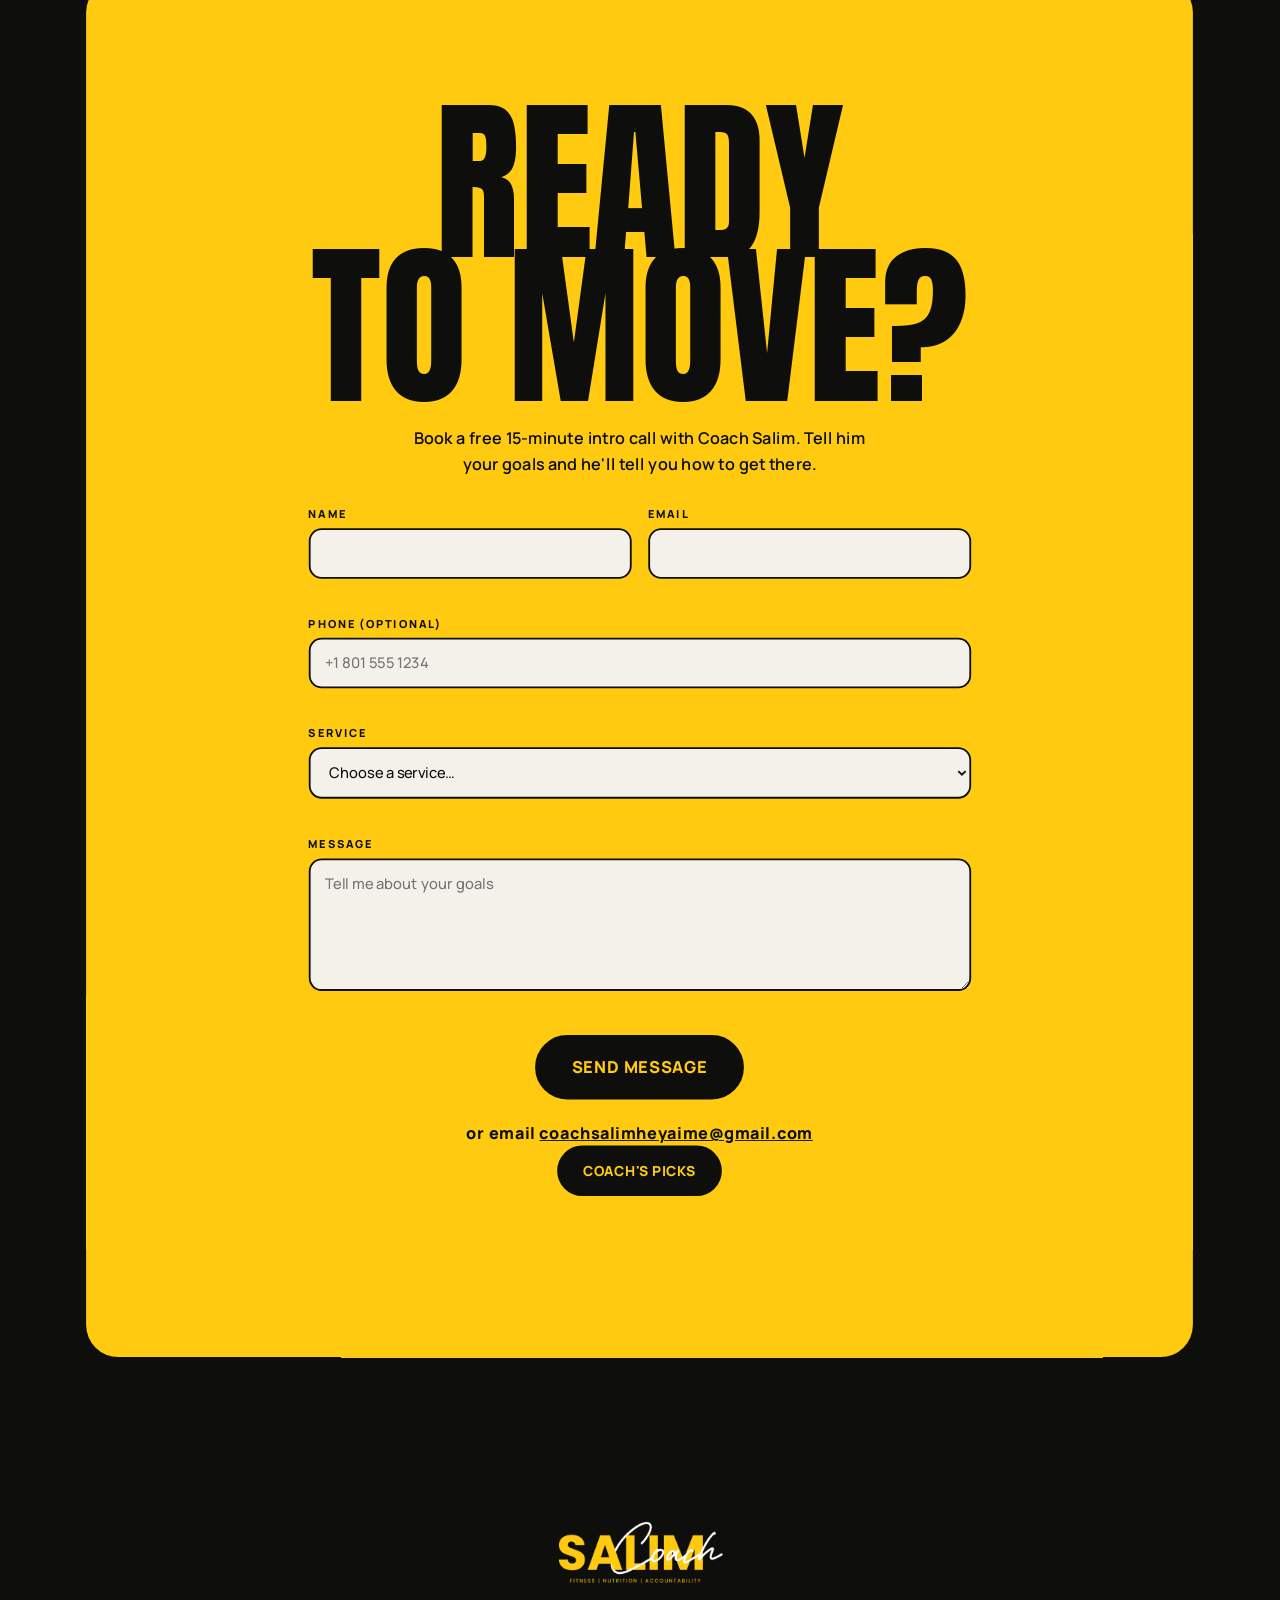
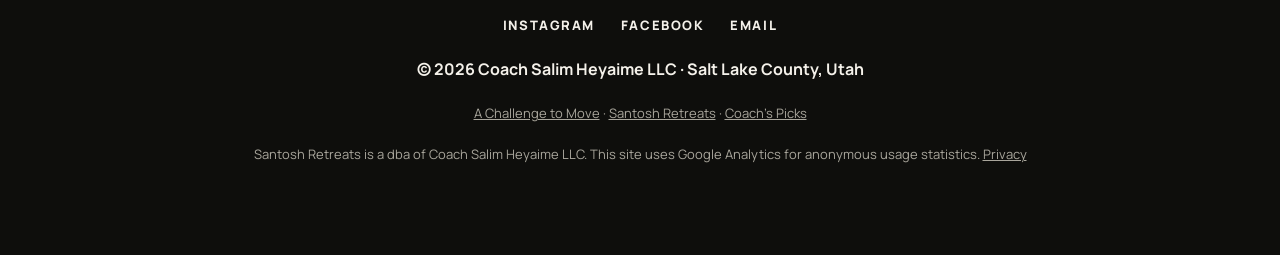
==== commit c16c19f7: "Preview: repoint Shop links to Coach's Picks and drop Shopify URLs Amazon recommendations only while" ====
--- a/index.html
+++ b/index.html
@@ -147,8 +147,6 @@
     <li><a href="#about">About</a></li>
     <li><a href="#faq">FAQ</a></li>
     <li><a href="https://santoshretreats.com" rel="noopener" target="_blank">Retreats</a></li>
-    <!-- Storefront URL (keep in sync with js/storefront-url.js and store/index.html): https://hjrigx-f9.myshopify.com/ -->
-    <li><a class="nav-store" href="https://hjrigx-f9.myshopify.com/" target="_blank" rel="noopener" aria-label="Things I Use and Trust"><span>Things I Use</span><span>and Trust</span></a></li>
     <li><a href="/picks/">Coach's Picks</a></li>
   </ul></nav>
 </header>
@@ -380,7 +378,7 @@
       <button class="btn btn-dark btn-xl" type="submit">Send message</button>
     </form>
     <p class="cta-mail">or email <a href="mailto:coachsalimheyaime@gmail.com" target="_blank" rel="noopener">coachsalimheyaime@gmail.com</a></p>
-    <p class="cta-store"><a class="btn btn-dark" href="https://hjrigx-f9.myshopify.com/" target="_blank" rel="noopener">Things I Use and Trust</a></p>
+    <p class="cta-store"><a class="btn btn-dark" href="/picks/">Coach's Picks</a></p>
   </div>
 </section>
 </main>
@@ -394,7 +392,7 @@
     <li><a href="#contact">Email</a></li>
   </ul>
   <p class="foot-legal">© 2026 Coach Salim Heyaime LLC · Salt Lake County, Utah</p>
-  <p class="foot-small"><a href="https://book.coachsalimheyaime.com/" rel="noopener" target="_blank">A Challenge to Move</a> · <a href="https://santoshretreats.com/" rel="noopener" target="_blank">Santosh Retreats</a> · <a href="https://hjrigx-f9.myshopify.com/" target="_blank" rel="noopener">Things I Use and Trust</a> · <a href="/picks/">Coach's Picks</a></p>
+  <p class="foot-small"><a href="https://book.coachsalimheyaime.com/" rel="noopener" target="_blank">A Challenge to Move</a> · <a href="https://santoshretreats.com/" rel="noopener" target="_blank">Santosh Retreats</a> · <a href="/picks/">Coach's Picks</a></p>
   <p class="foot-small">Santosh Retreats is a dba of Coach Salim Heyaime LLC. This site uses Google Analytics for anonymous usage statistics. <a href="privacy/">Privacy</a></p>
 </footer>
 
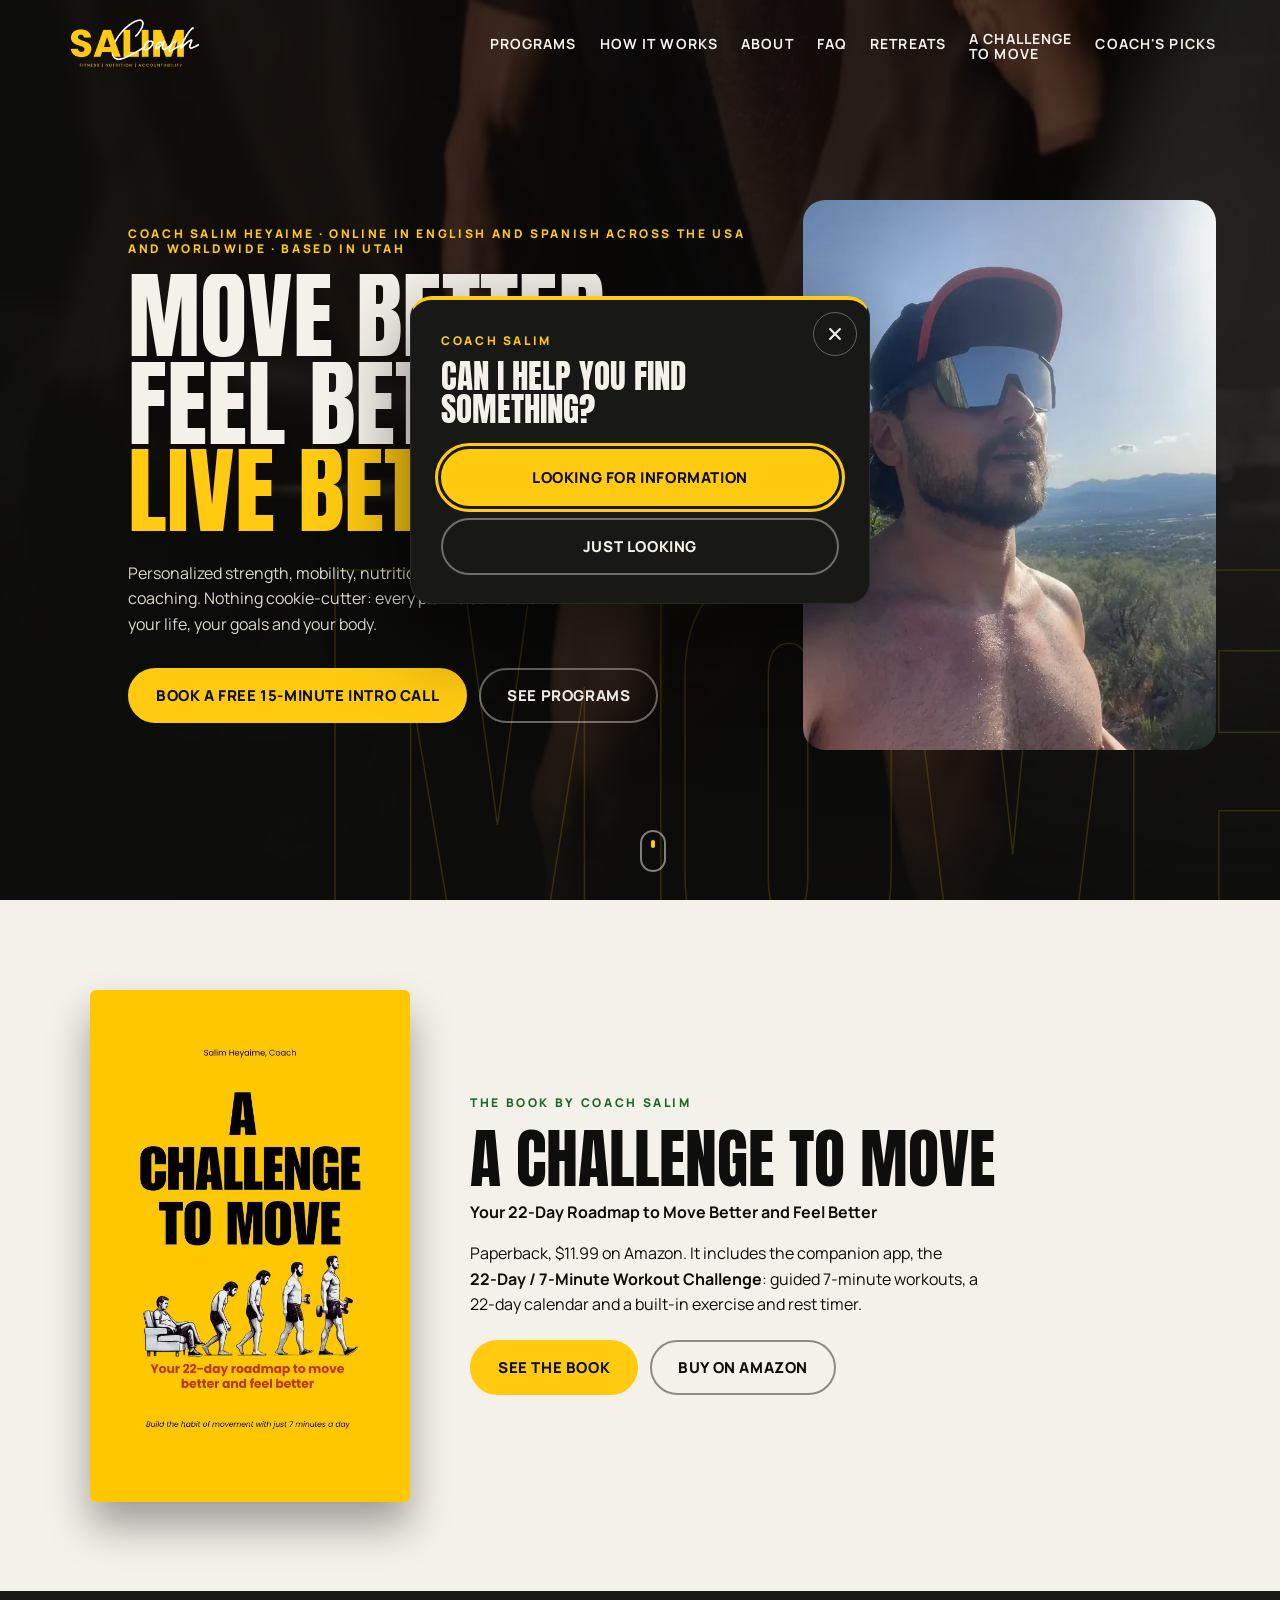
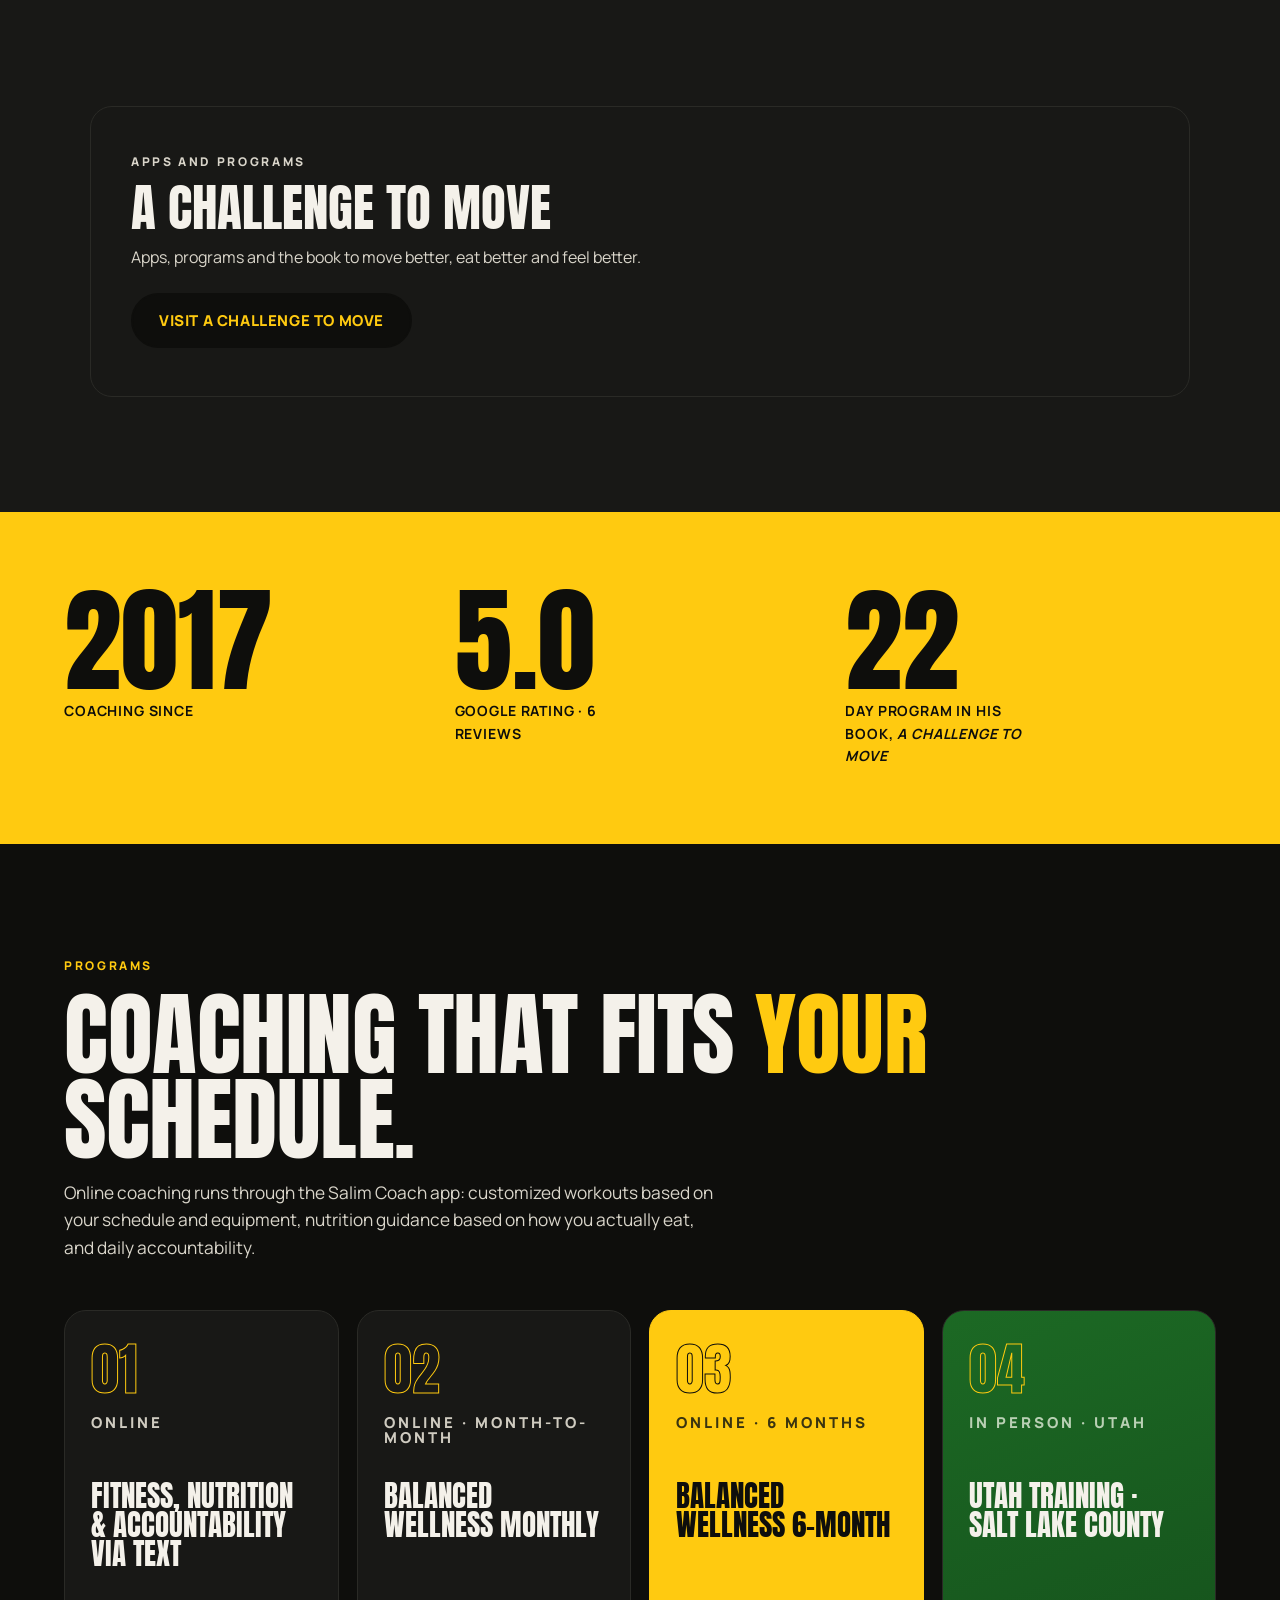
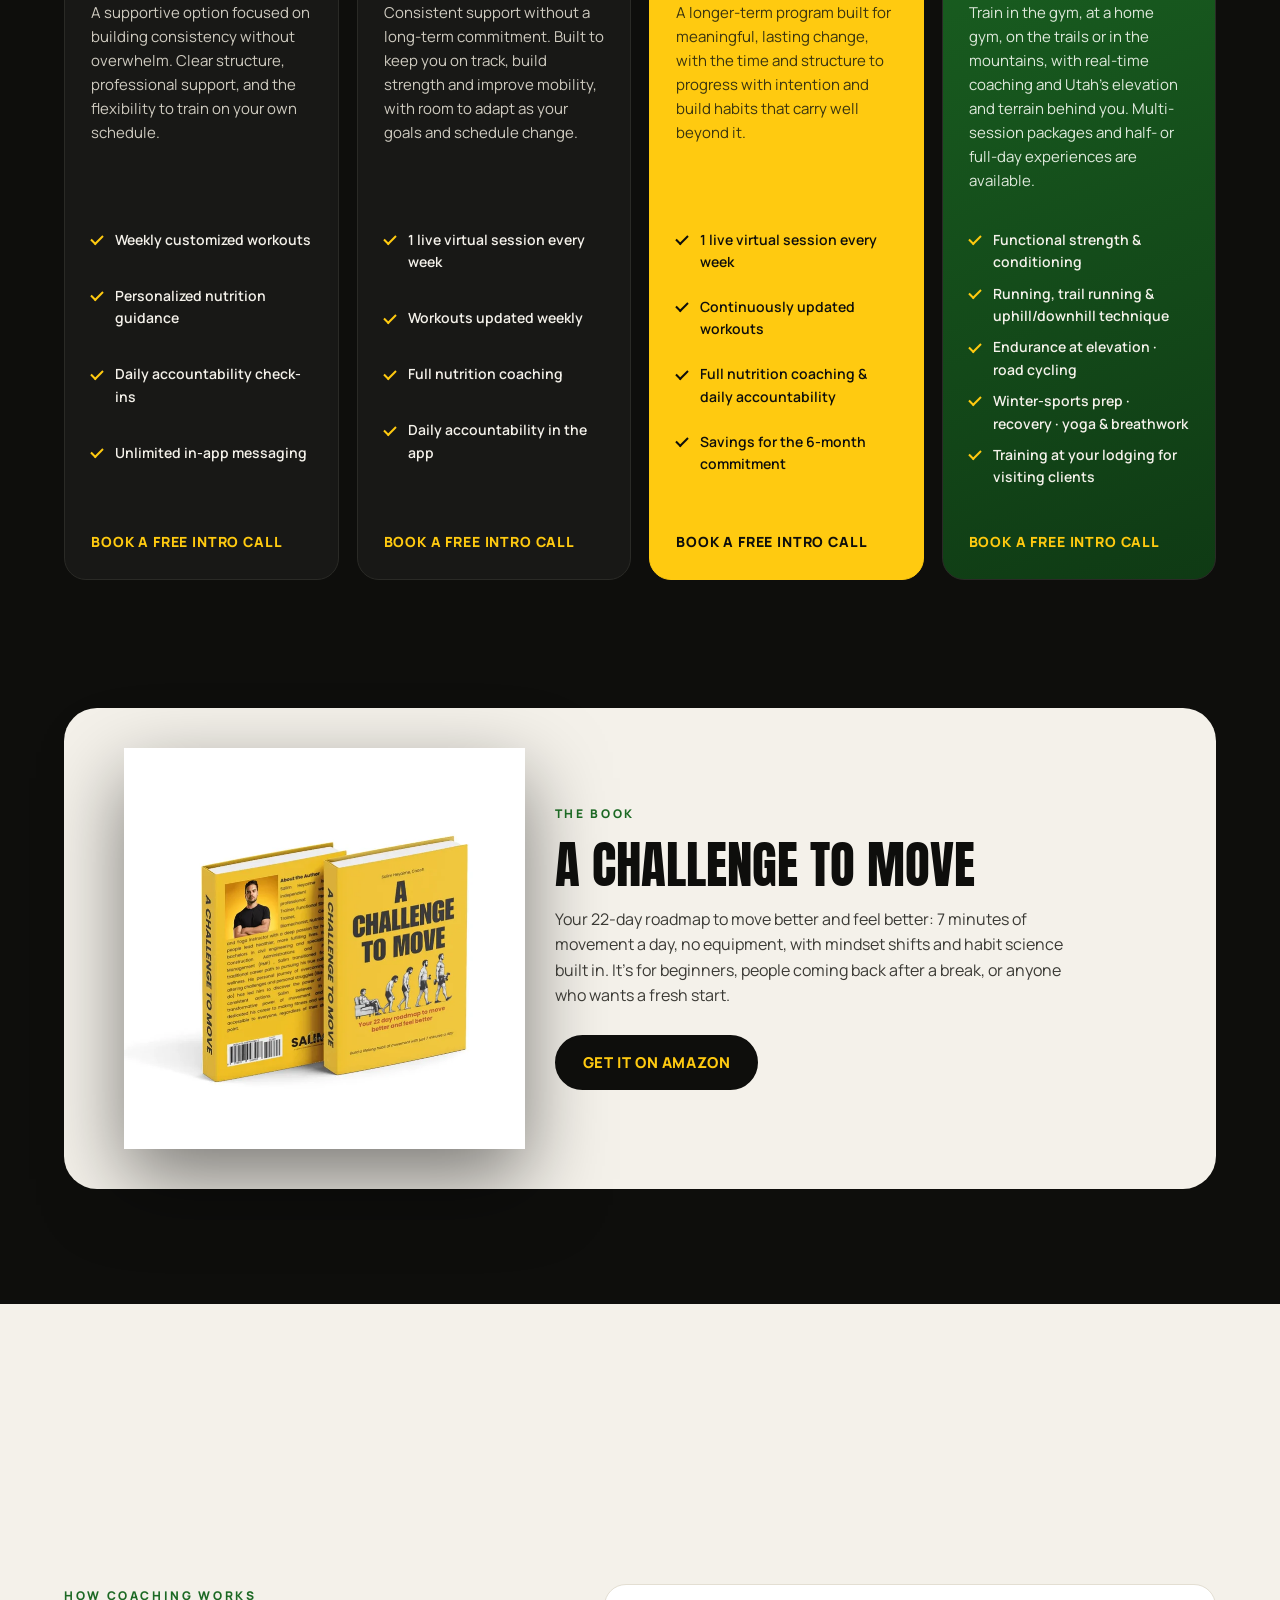
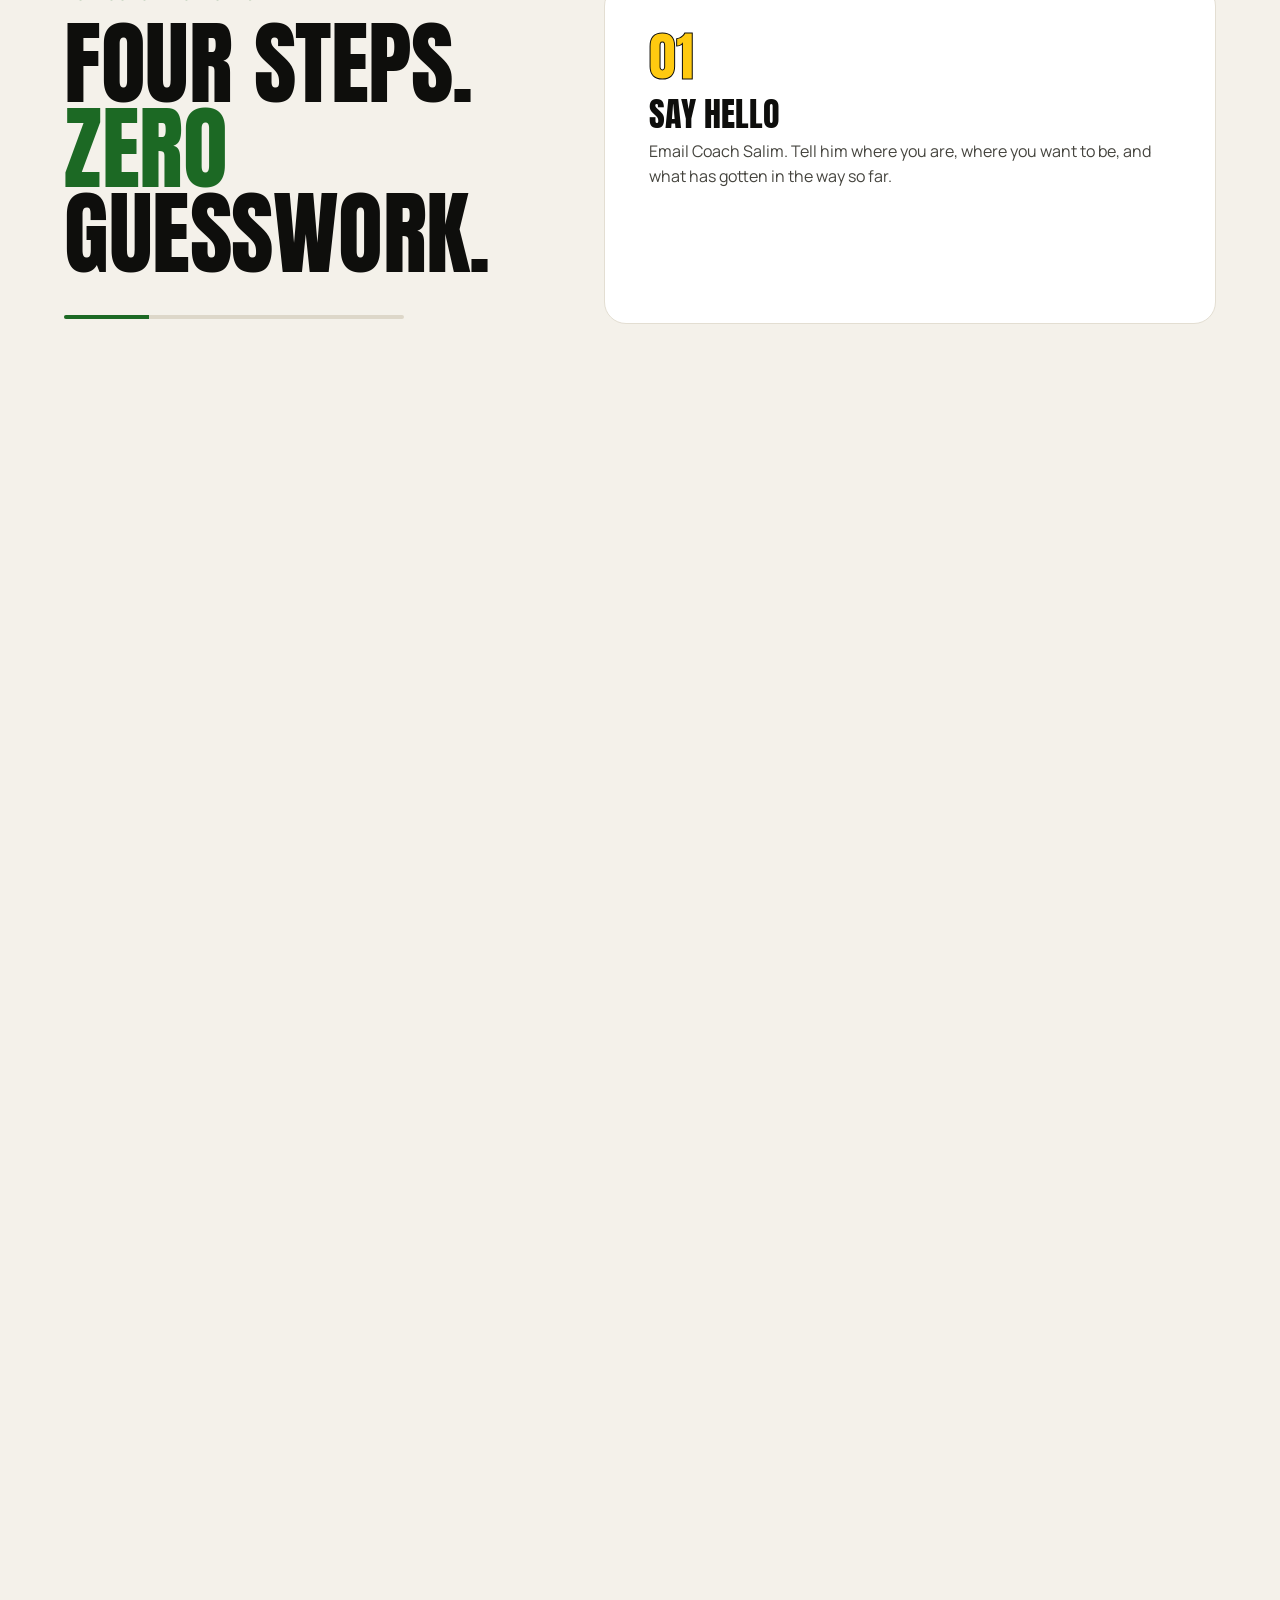
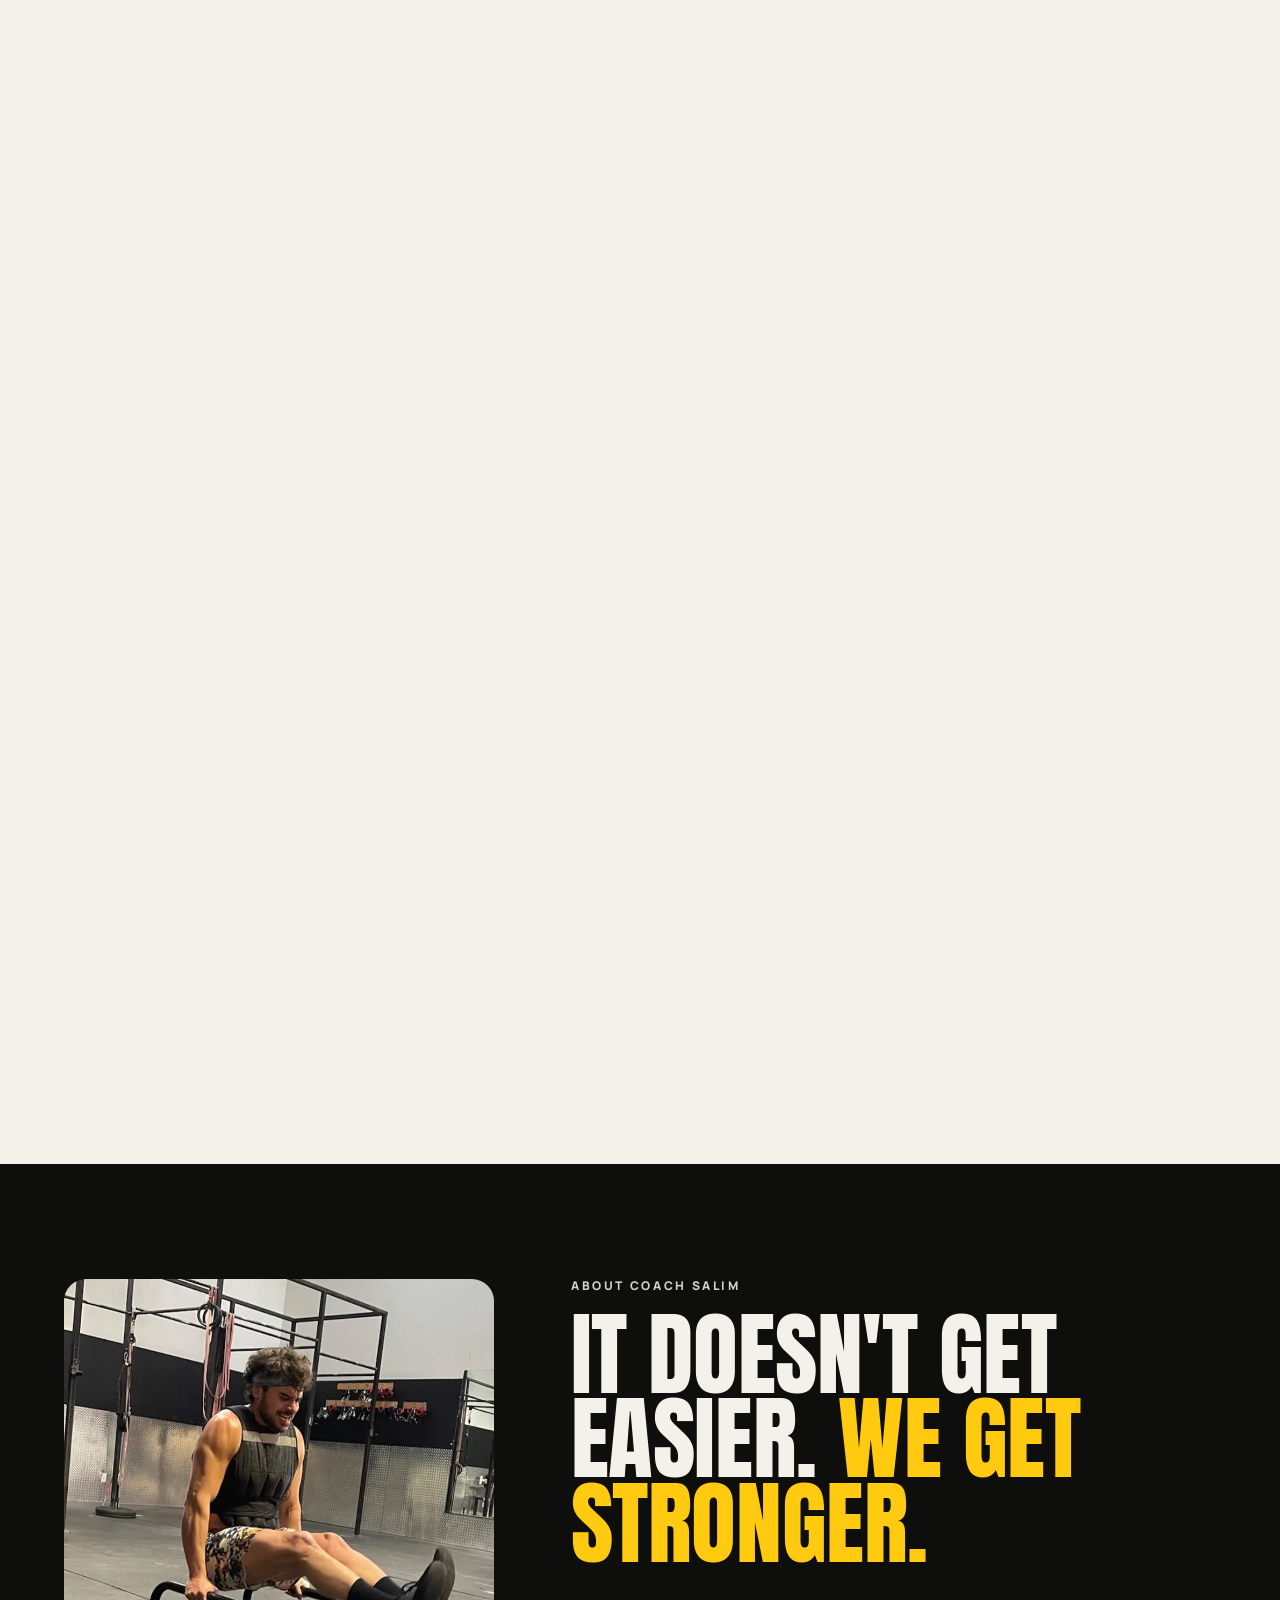
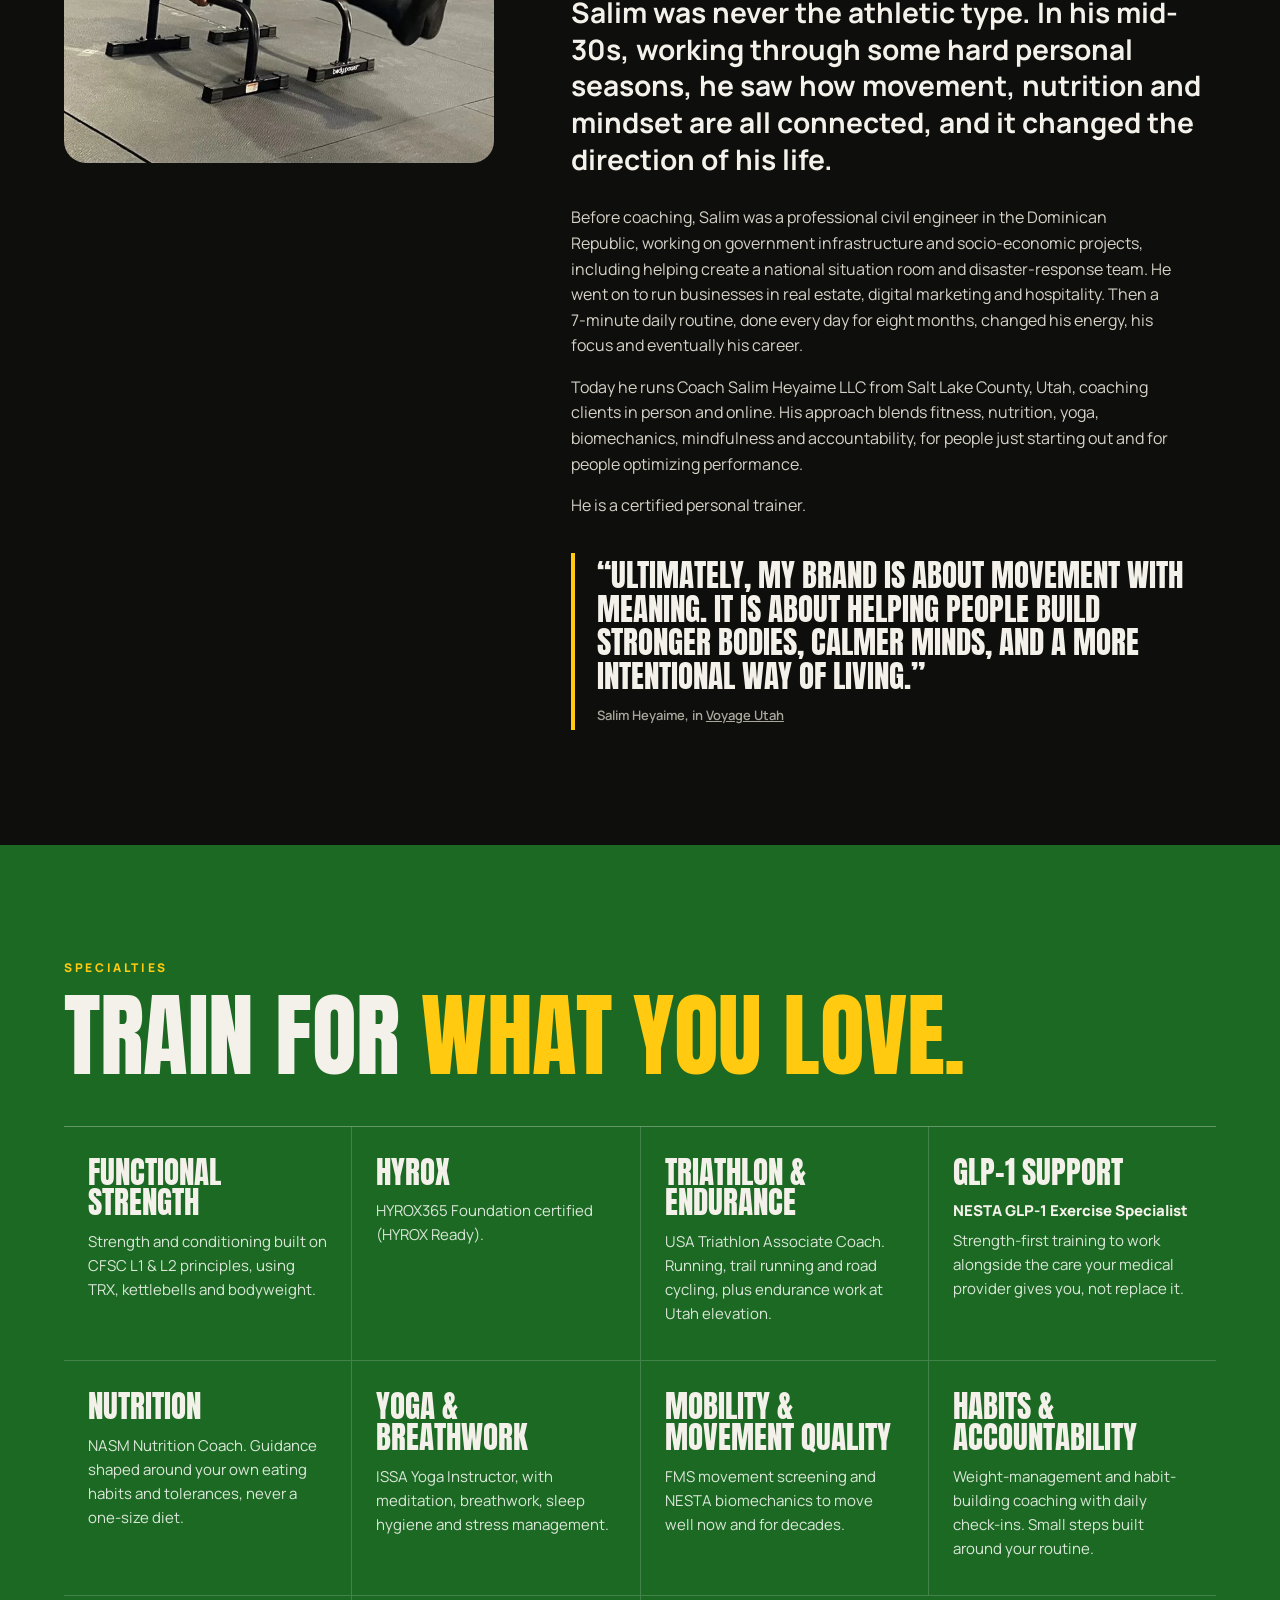
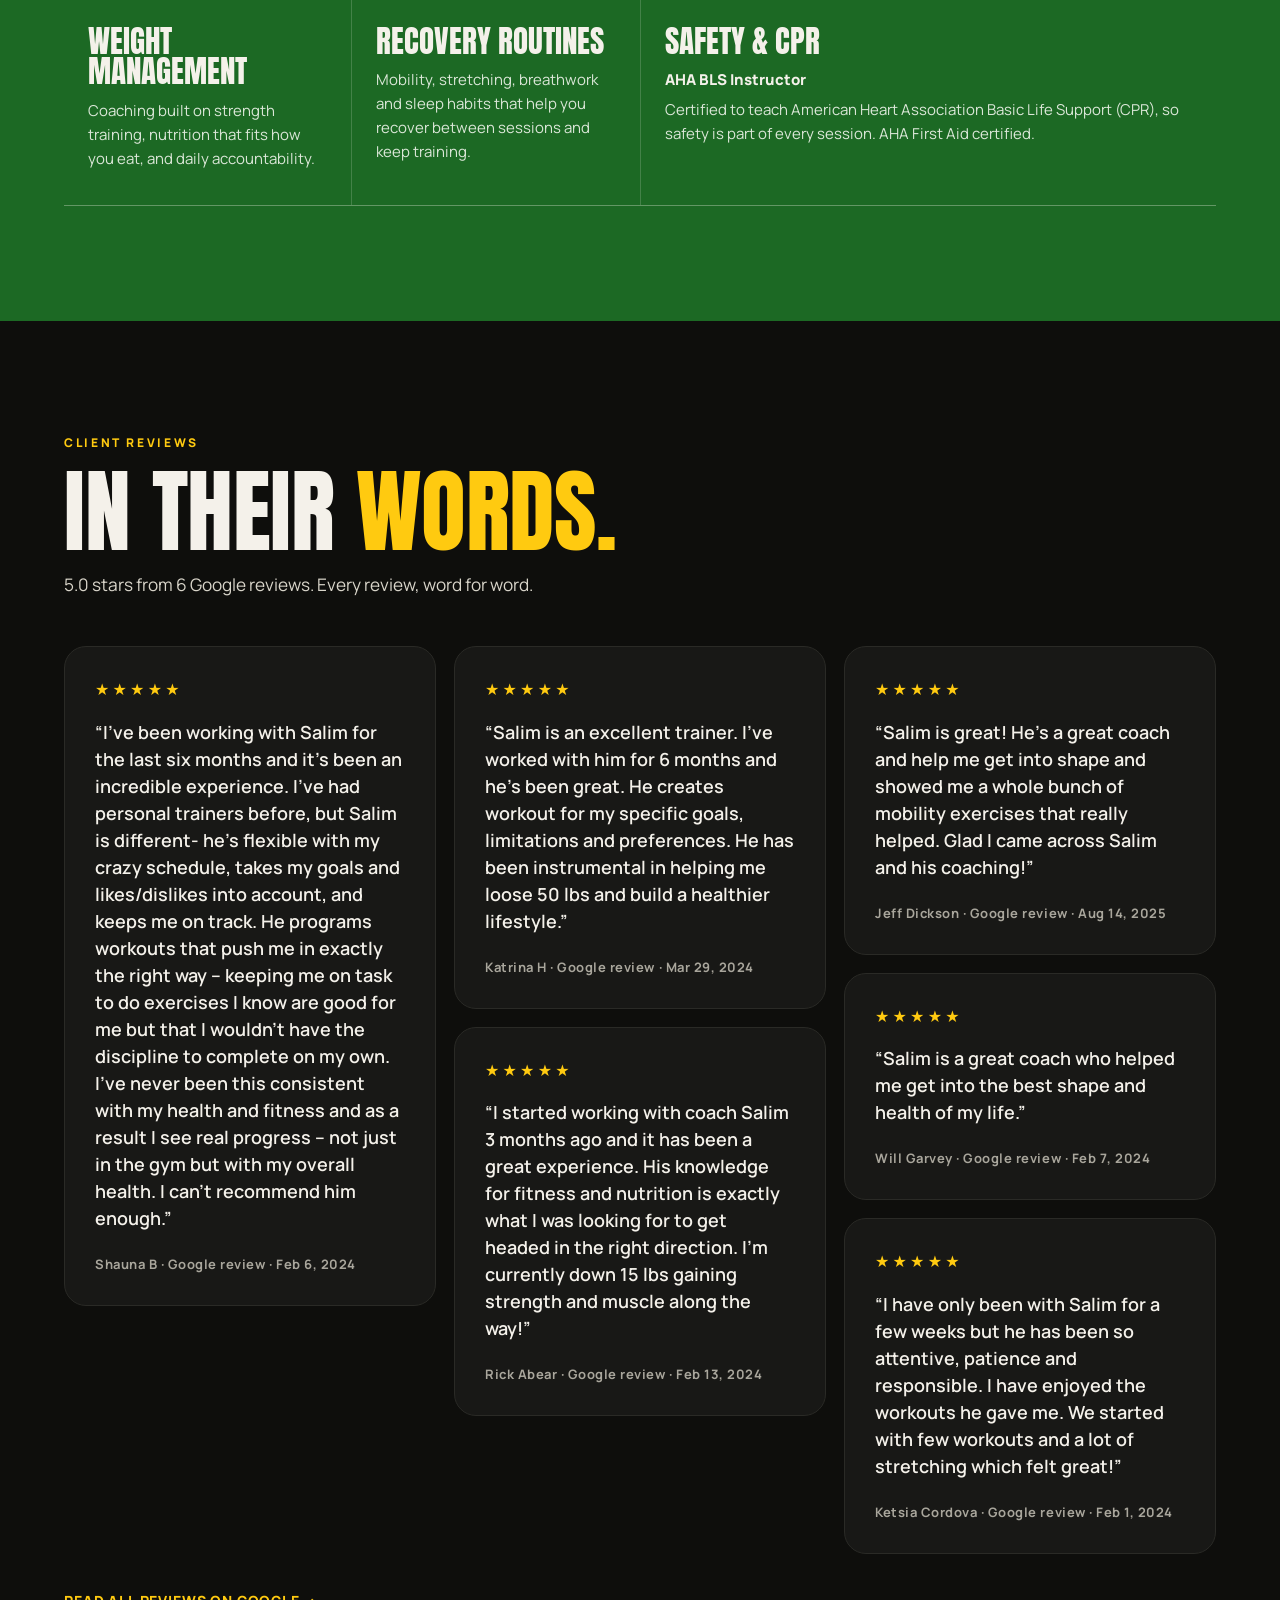
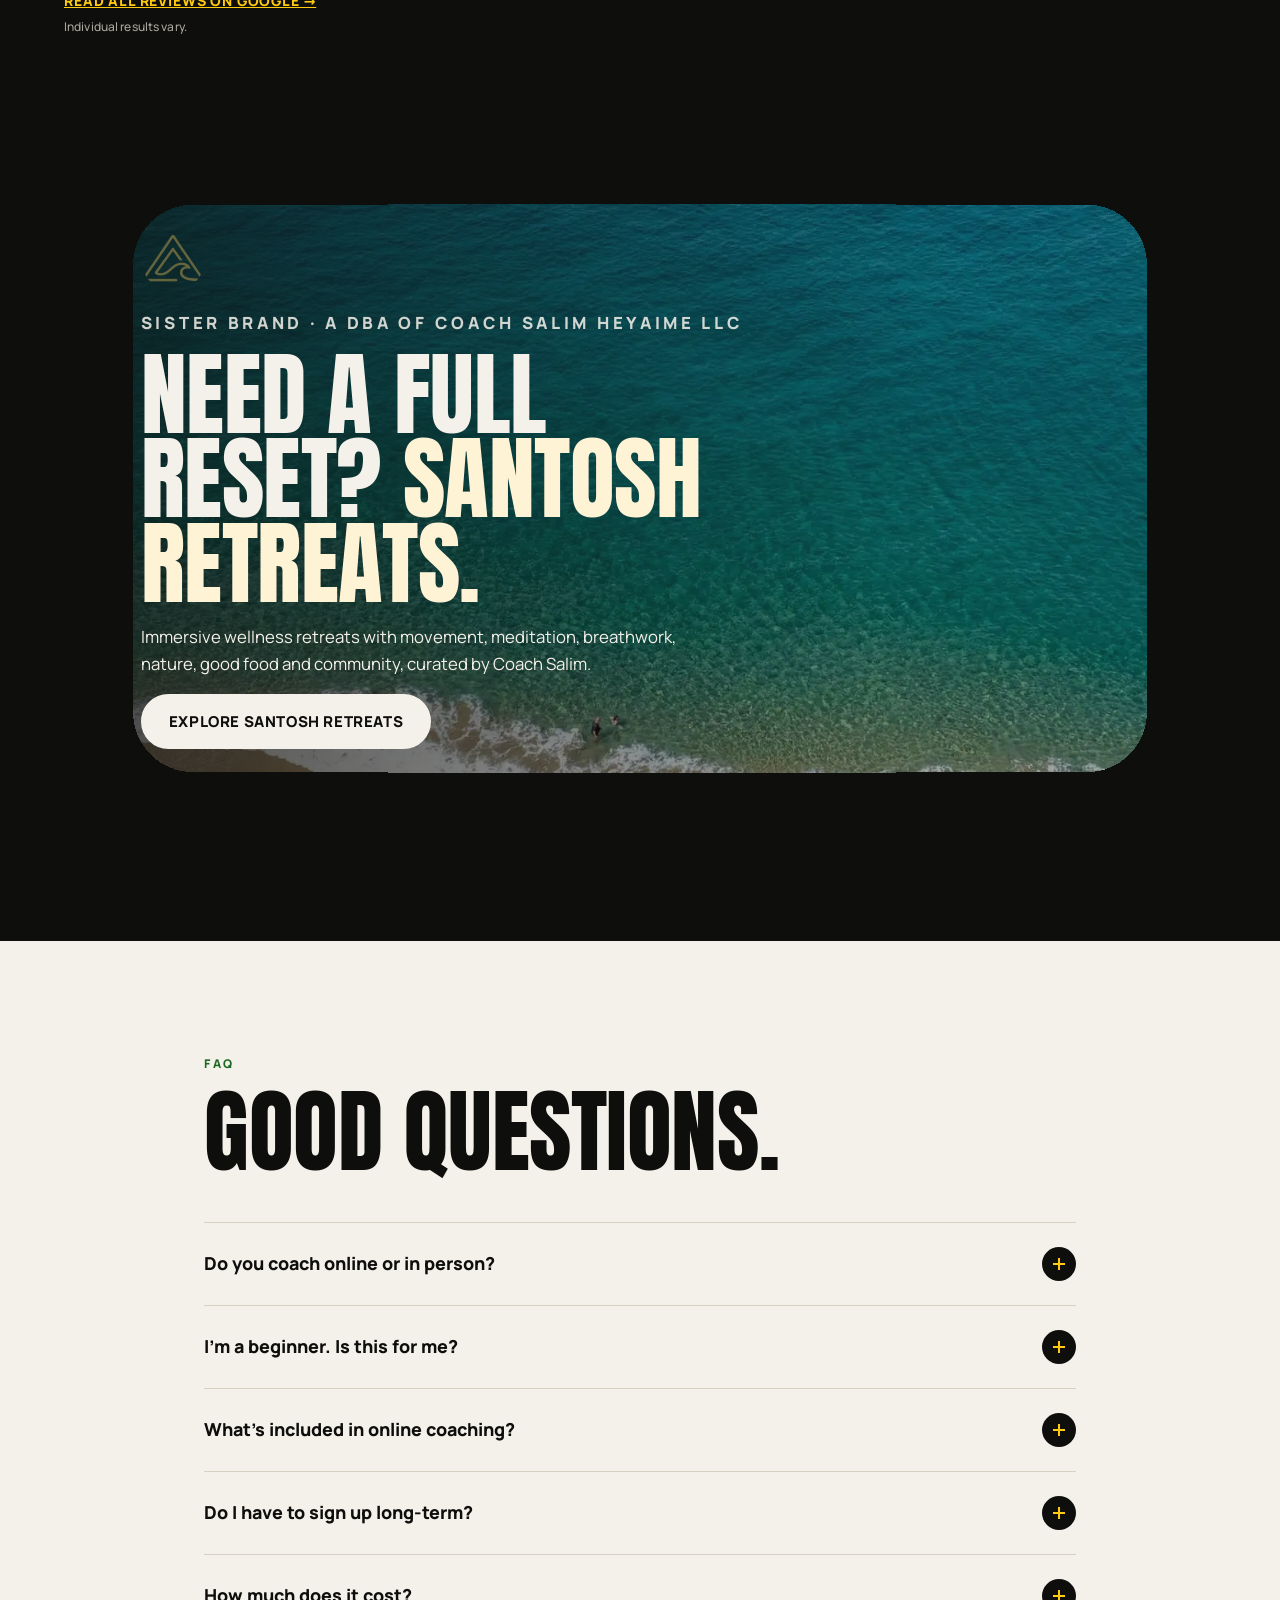
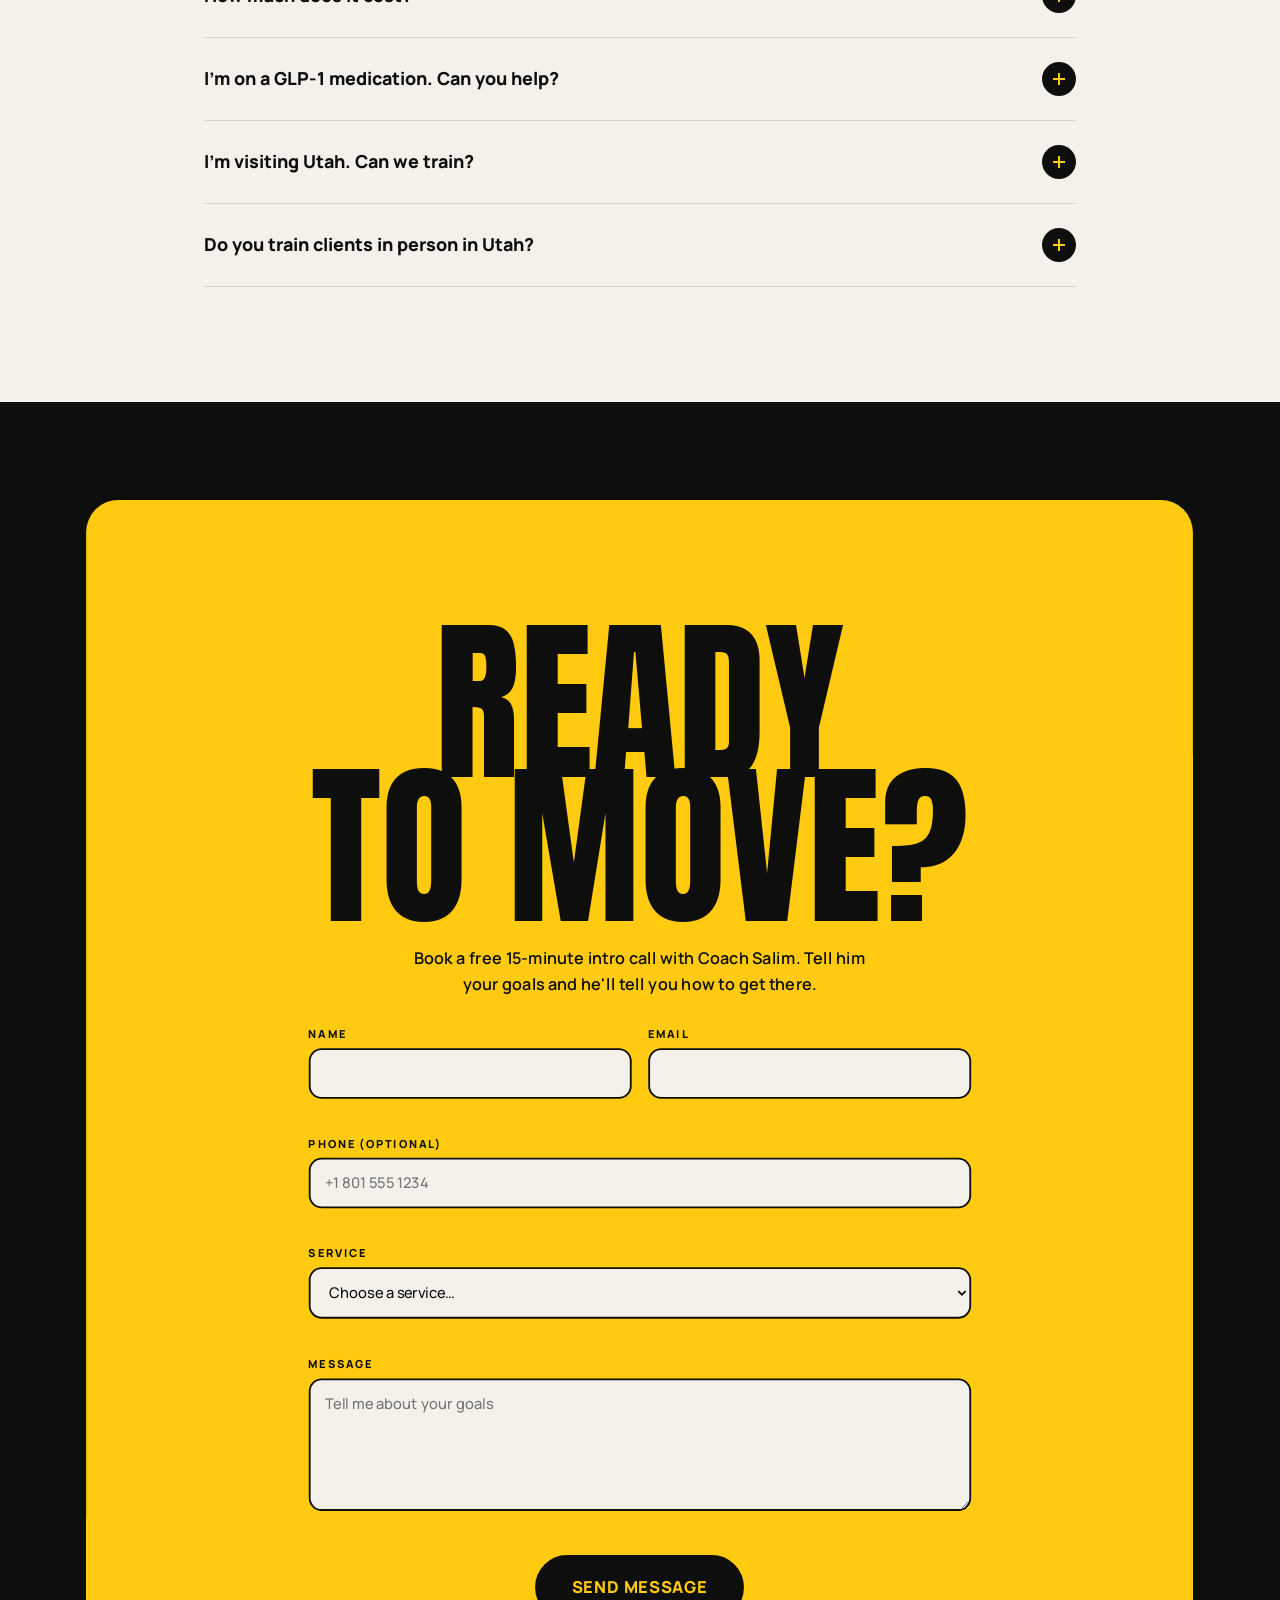
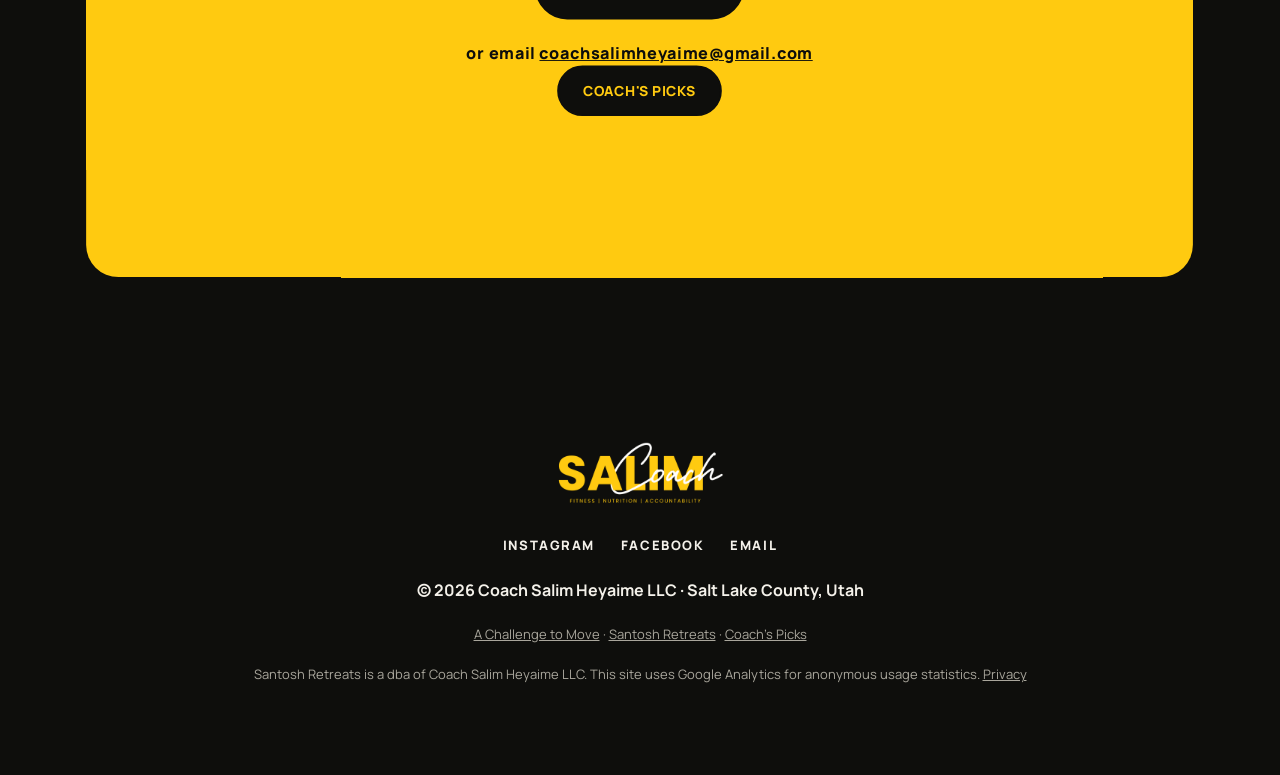
==== commit 6a044cec: "Add A Challenge to Move to the coach site nav and homepage Link the main nav (desktop and mobile) an" ====
--- a/index.html
+++ b/index.html
@@ -132,7 +132,7 @@
 <link rel="preload" href="fonts/Anton-400.woff2" as="font" type="font/woff2" crossorigin>
 <link rel="preload" href="fonts/Manrope-var.woff2" as="font" type="font/woff2" crossorigin>
 <link rel="stylesheet" href="fonts.css">
-<link rel="stylesheet" href="css/coach.css?v=5">
+<link rel="stylesheet" href="css/coach.css?v=6">
 <link rel="stylesheet" href="css/popup.css">
 </head>
 <body>
@@ -147,6 +147,7 @@
     <li><a href="#about">About</a></li>
     <li><a href="#faq">FAQ</a></li>
     <li><a href="https://santoshretreats.com" rel="noopener" target="_blank">Retreats</a></li>
+    <li><a class="nav-store" href="https://achallengetomove.com/" rel="noopener" target="_blank"><span>A Challenge</span><span>to Move</span></a></li>
     <li><a href="/picks/">Coach's Picks</a></li>
   </ul></nav>
 </header>
@@ -192,9 +193,19 @@
       <p>Paperback, $11.99 on Amazon. It includes the companion app, the <strong><span style="white-space:nowrap">22-Day /</span> <span style="white-space:nowrap">7-Minute</span> Workout Challenge</strong>: guided 7-minute workouts, a 22-day calendar and a built-in exercise and rest timer.</p>
       <div class="book-top-cta">
         <a class="btn magnetic" href="https://book.coachsalimheyaime.com/" rel="noopener" target="_blank">See the book</a>
-        <a class="btn btn-ghost" href="https://www.amazon.com/dp/B0HN22P5F4" rel="noopener" target="_blank">Buy on Amazon</a>
+        <a class="btn btn-ghost" href="https://www.amazon.com/dp/B0HN22P5F4?tag=jorgesheyaime-20" rel="noopener" target="_blank">Buy on Amazon</a>
       </div>
     </div>
+  </div>
+</section>
+
+<!-- 1c. HUB (apps, programs and the book) -->
+<section class="hub-link" id="challenge-hub" aria-labelledby="hub-link-title">
+  <div class="hub-link-inner">
+    <p class="eyebrow">Apps and programs</p>
+    <h2 class="h3" id="hub-link-title">A Challenge to Move</h2>
+    <p>Apps, programs and the book to move better, eat better and feel better.</p>
+    <a class="btn btn-dark" href="https://achallengetomove.com/" rel="noopener" target="_blank">Visit A Challenge to Move</a>
   </div>
 </section>
 
@@ -250,7 +261,7 @@
       <p class="eyebrow">The book</p>
       <h3 class="h3">A Challenge to Move</h3>
       <p>Your 22-day roadmap to move better and feel better: 7 minutes of movement a day, no equipment, with mindset shifts and habit science built in. It's for beginners, people coming back after a break, or anyone who wants a fresh start.</p>
-      <a class="btn btn-dark magnetic" href="https://www.amazon.com/dp/B0HN22P5F4" rel="noopener" target="_blank">Get it on Amazon</a>
+      <a class="btn btn-dark magnetic" href="https://www.amazon.com/dp/B0HN22P5F4?tag=jorgesheyaime-20" rel="noopener" target="_blank">Get it on Amazon</a>
     </div>
   </div>
 </section>
--- a/css/coach.css
+++ b/css/coach.css
@@ -7,7 +7,7 @@
 *,*::before,*::after{box-sizing:border-box}
 html{-webkit-text-size-adjust:100%;scroll-padding-top:110px}
 body{margin:0;background:var(--ink);color:var(--bone);font:400 clamp(16px,1.05vw,18px)/1.6 var(--f-b);overflow-x:hidden}
-#contact,#programs,#how,#about,#faq,#thanks,#book,#stats,#specialties,#reviews{scroll-margin-top:110px}
+#contact,#programs,#how,#about,#faq,#thanks,#book,#challenge-hub,#stats,#specialties,#reviews{scroll-margin-top:110px}
 img{max-width:100%;height:auto;display:block}
 a{color:inherit}
 h1,h2,h3{margin:0;font-weight:400}
@@ -44,7 +44,7 @@
 .brand img{width:clamp(120px,11vw,160px);height:auto}
 .brand,.nav-toggle{position:relative;z-index:2}
 .nav-toggle{display:none}
-#nav-links{display:flex;align-items:center;gap:30px}
+#nav-links{display:flex;align-items:center;gap:clamp(16px,1.8vw,28px)}
 html.nav-lock,html.nav-lock body{overflow:hidden}
 #nav-links a:not(.btn){text-decoration:none;font-weight:700;font-size:14px;letter-spacing:.08em;text-transform:uppercase;position:relative}
 #nav-links a:not(.btn)::after{content:"";position:absolute;left:0;right:0;bottom:-5px;height:2px;background:var(--volt);transform:scaleX(0);transform-origin:right;transition:transform .4s var(--ease)}
@@ -326,3 +326,10 @@
 .book-top .btn-ghost{color:var(--ink);border-color:rgba(14,14,12,.45)}
 .book-top .btn-ghost:hover{color:var(--forest);border-color:var(--forest)}
 @media (min-width:900px){.book-top-inner{grid-template-columns:320px 1fr;gap:60px}.book-top-art{width:100%}}
+
+/* Compact homepage tile linking to the A Challenge to Move hub */
+.hub-link{background:var(--ink-2);color:var(--bone);padding:var(--sec) var(--pad)}
+.hub-link-inner{max-width:1100px;margin:0 auto;border:1px solid #2a2a26;border-radius:var(--r);padding:clamp(28px,4vw,48px) clamp(24px,4vw,40px)}
+.hub-link .eyebrow{margin-bottom:12px}
+.hub-link .h3{margin:0 0 12px}
+.hub-link p{max-width:52ch;margin:0 0 22px;color:#d9d5ca}
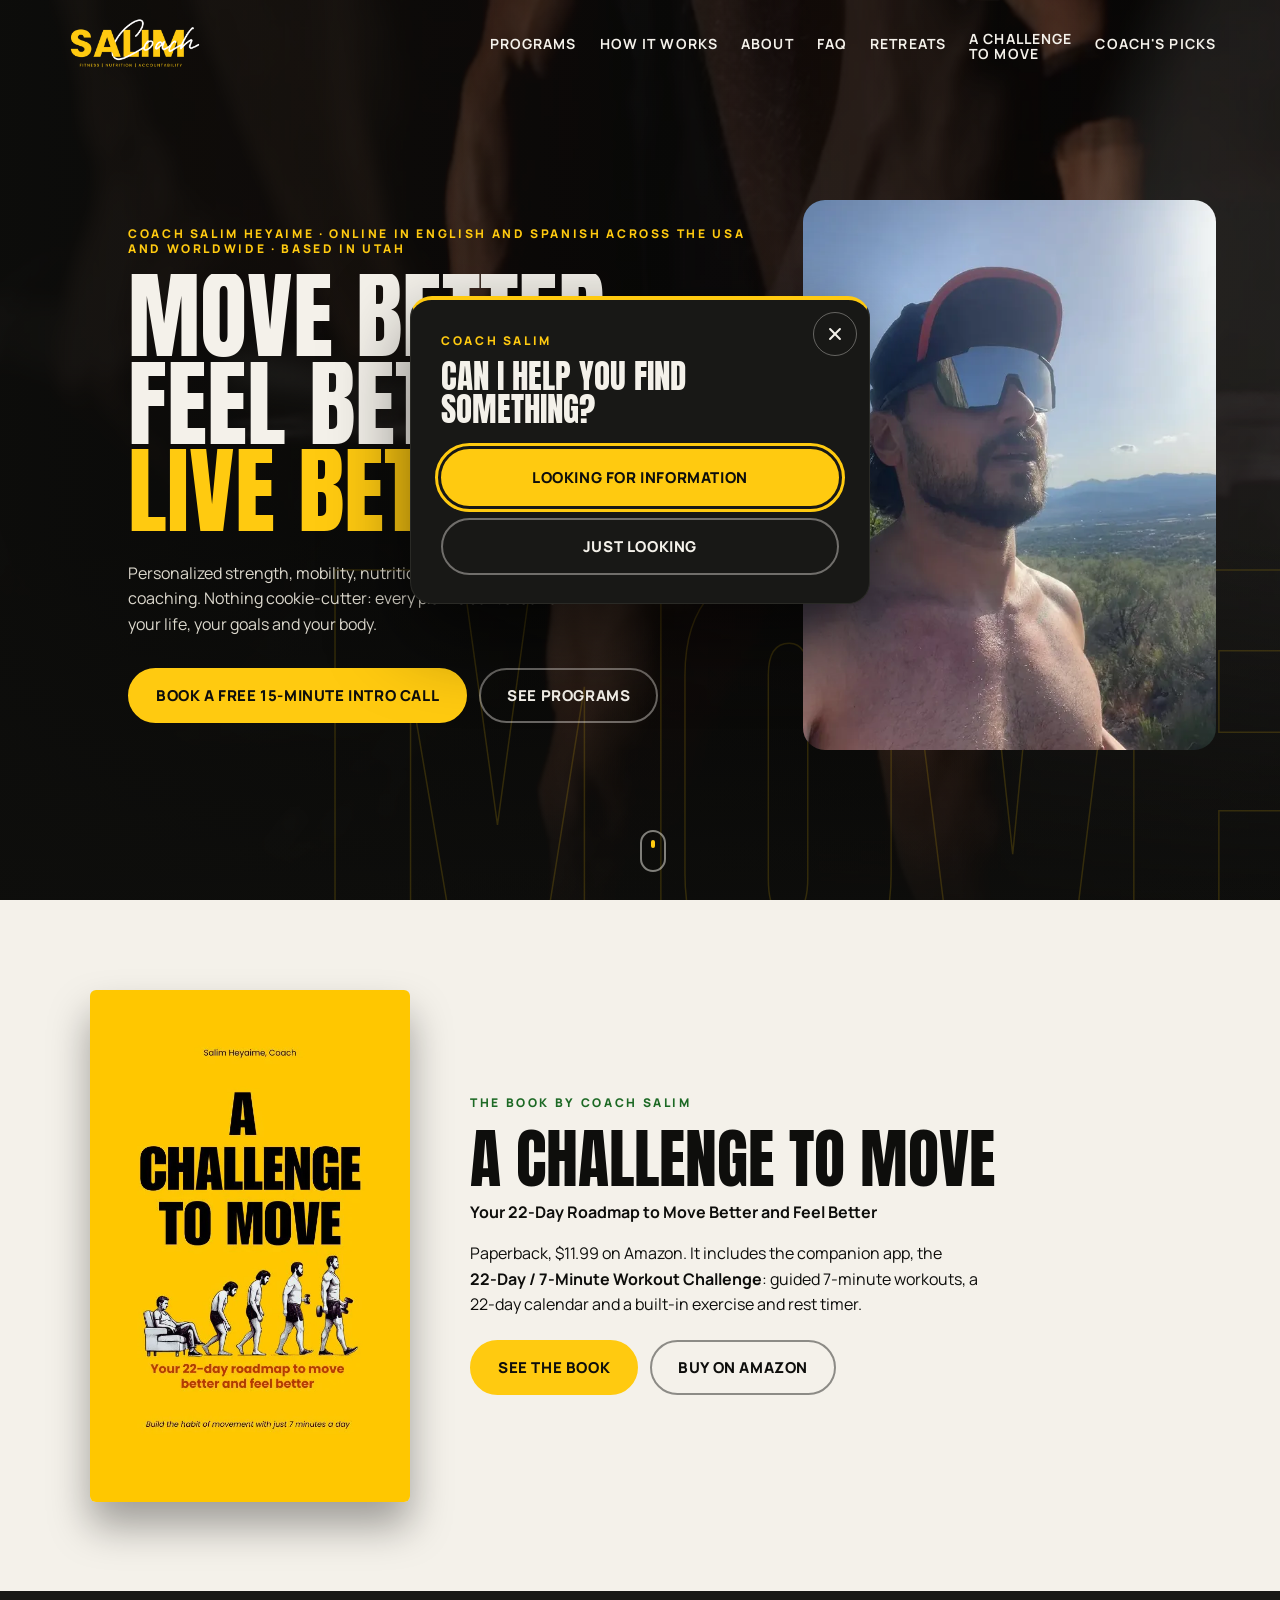
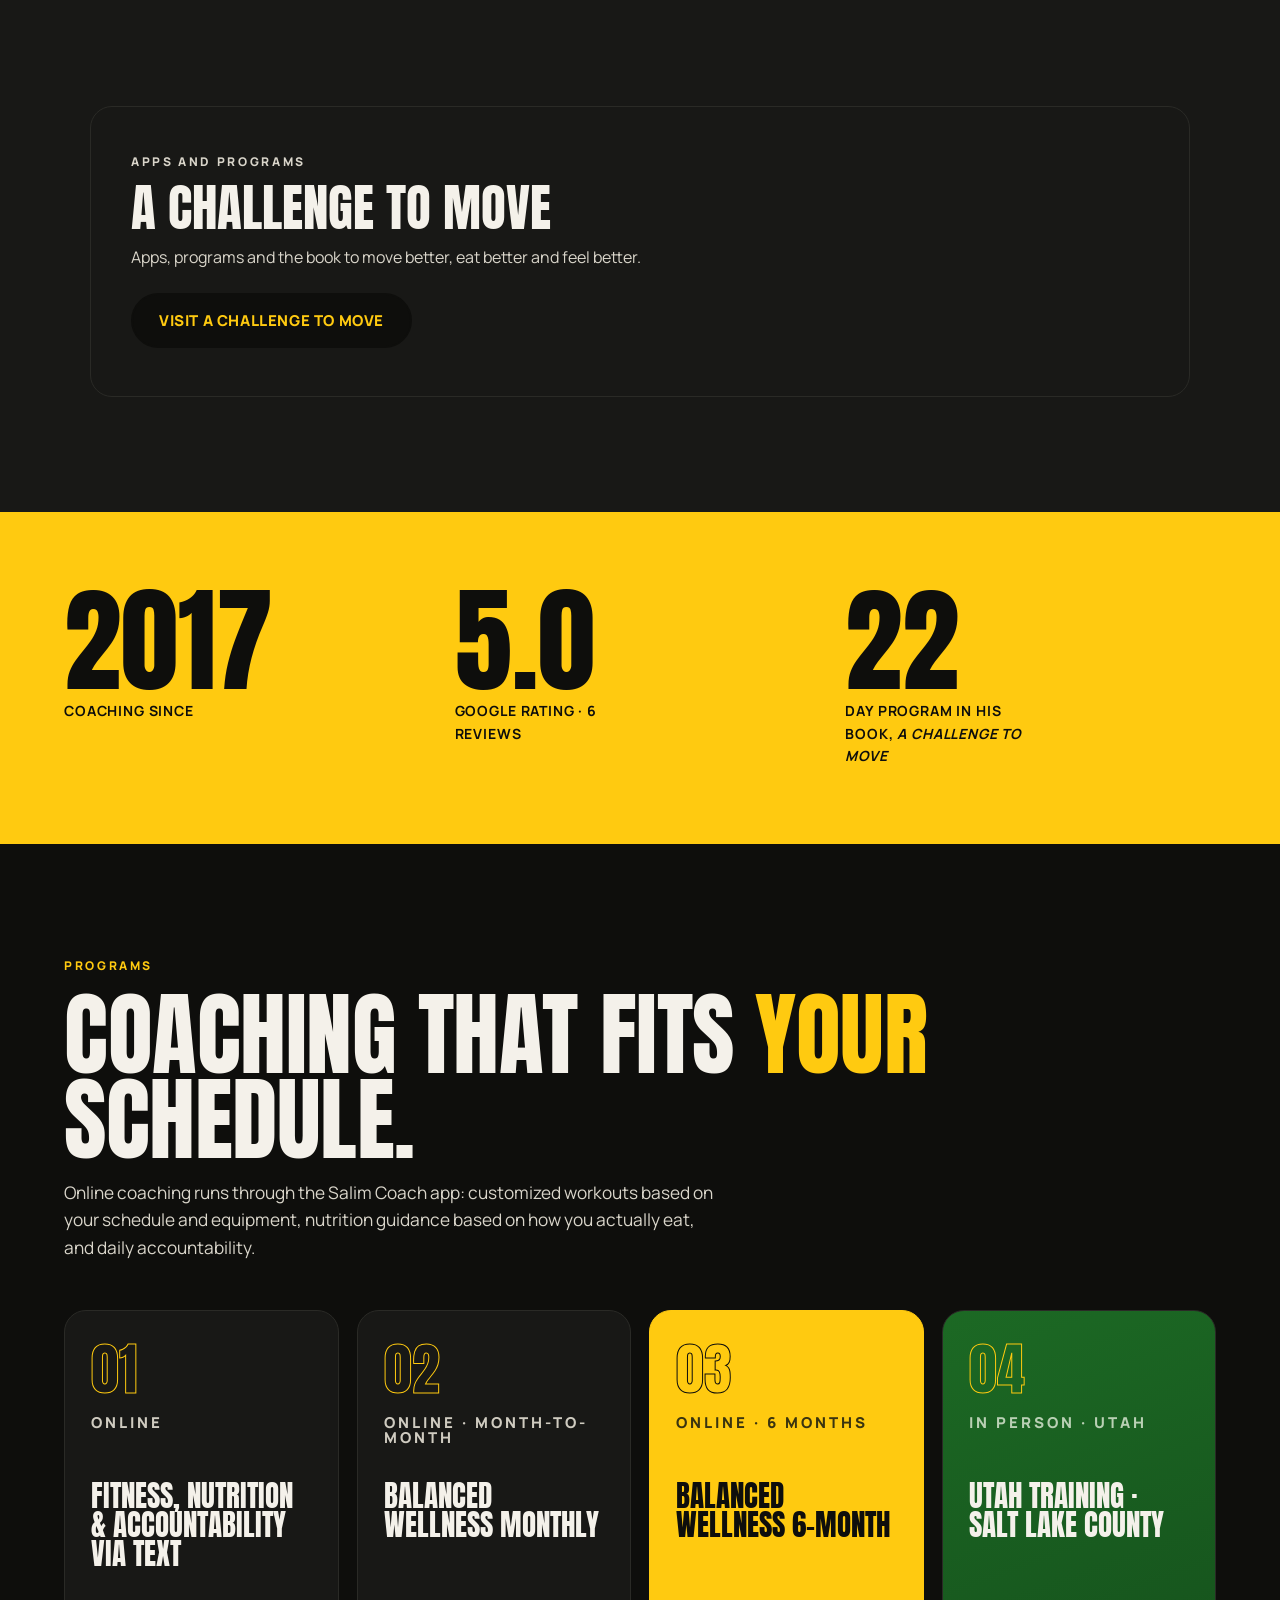
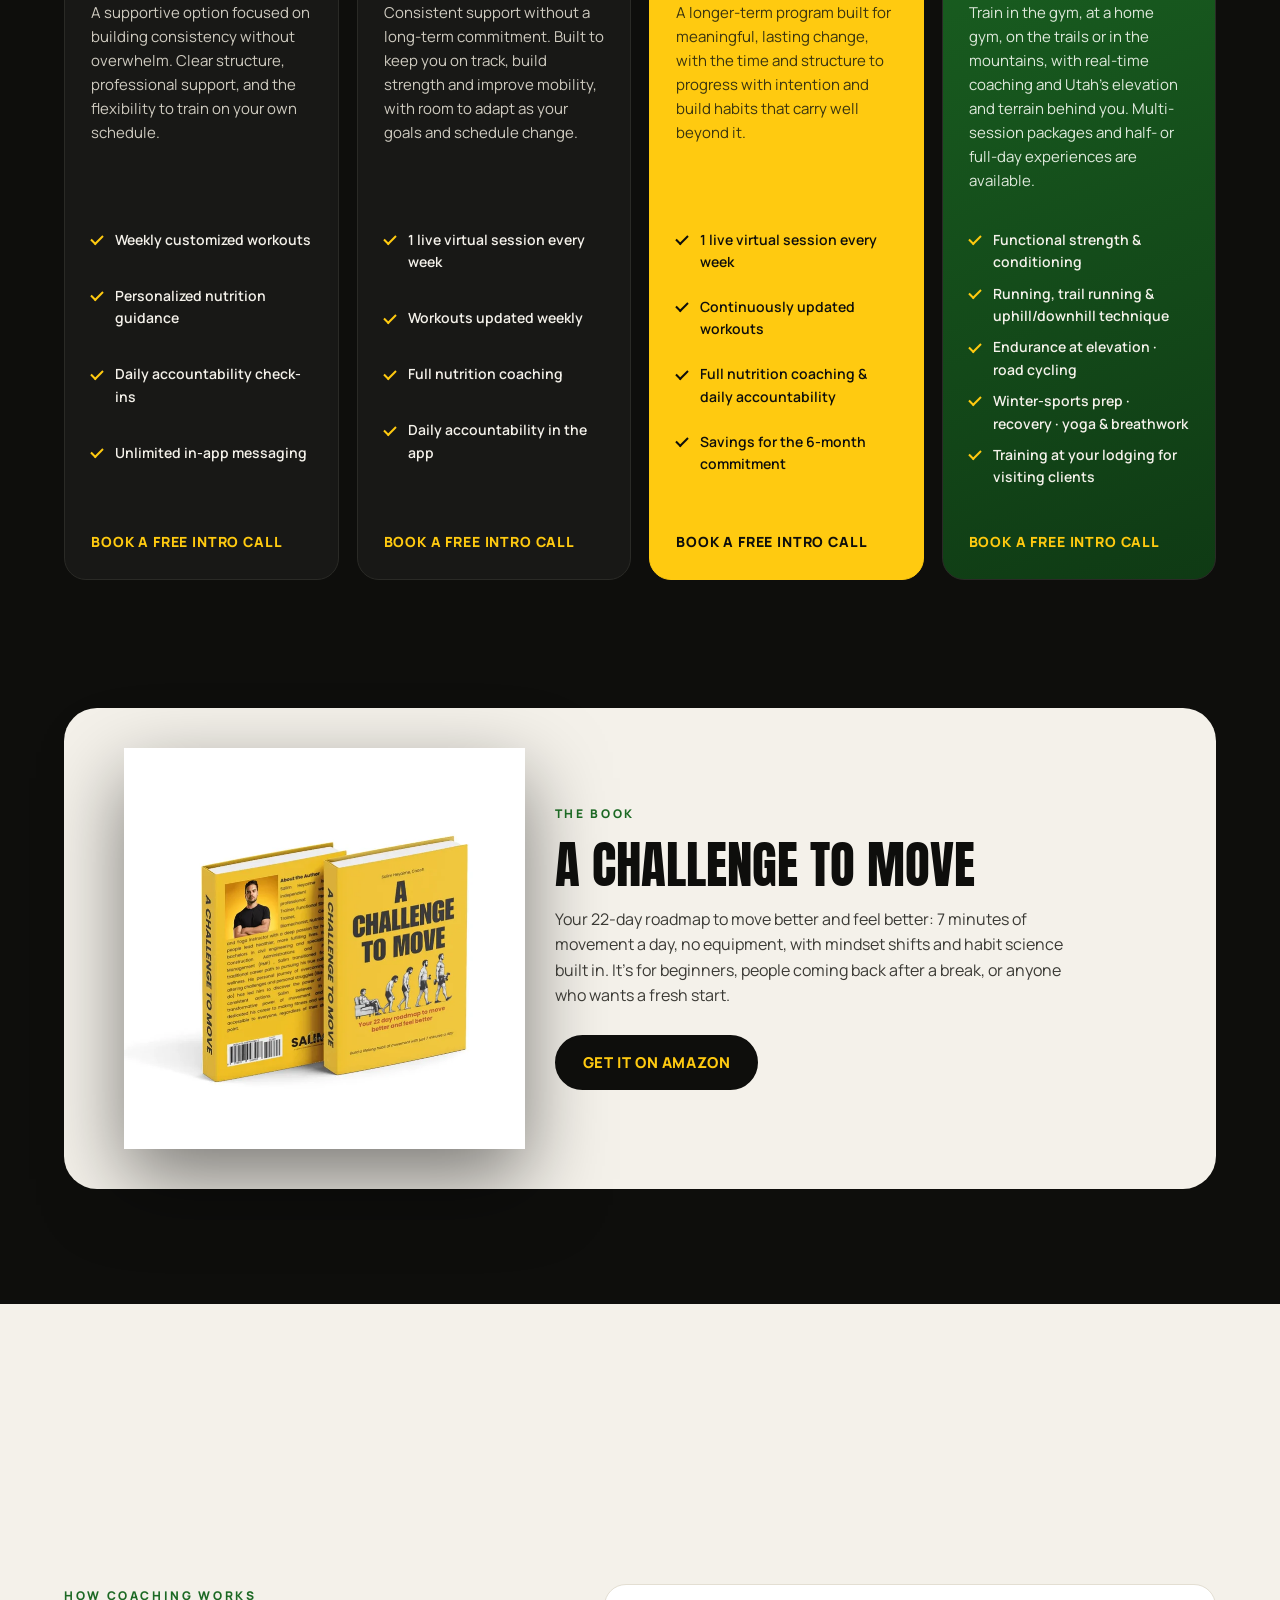
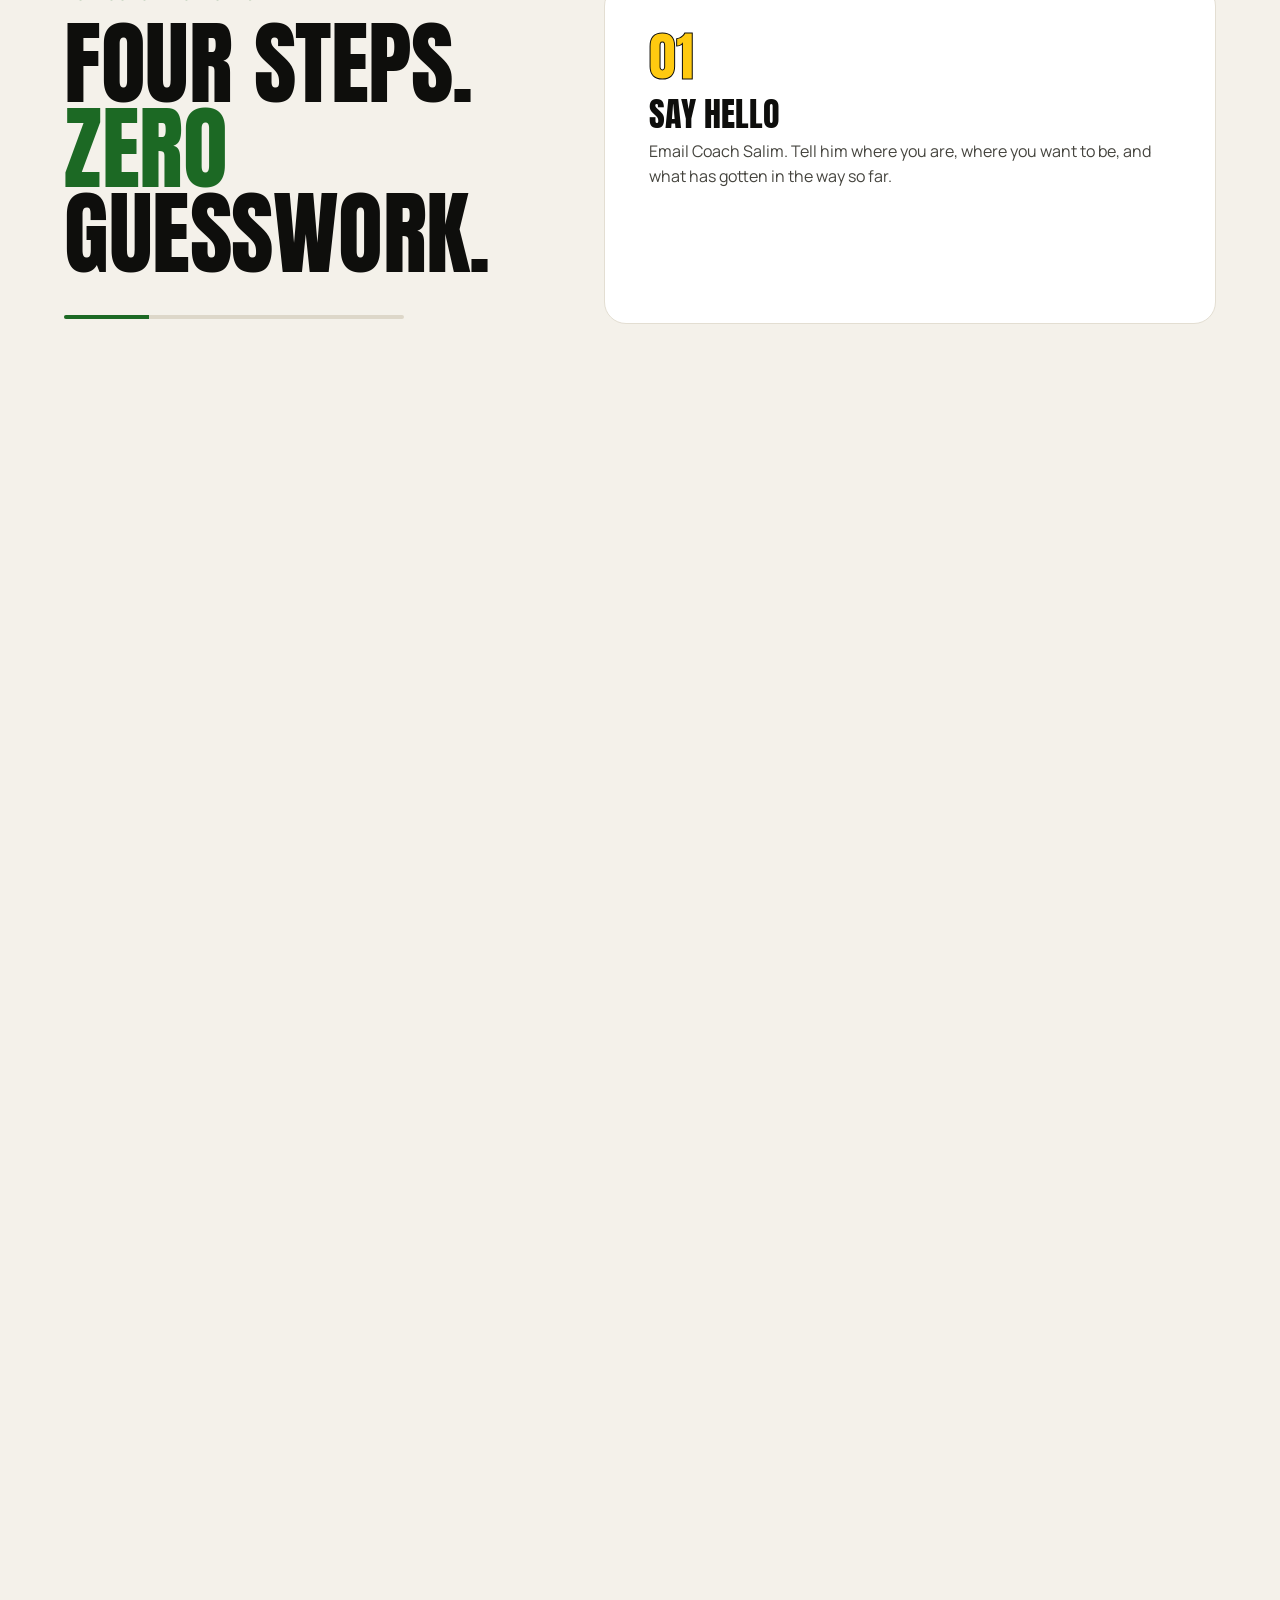
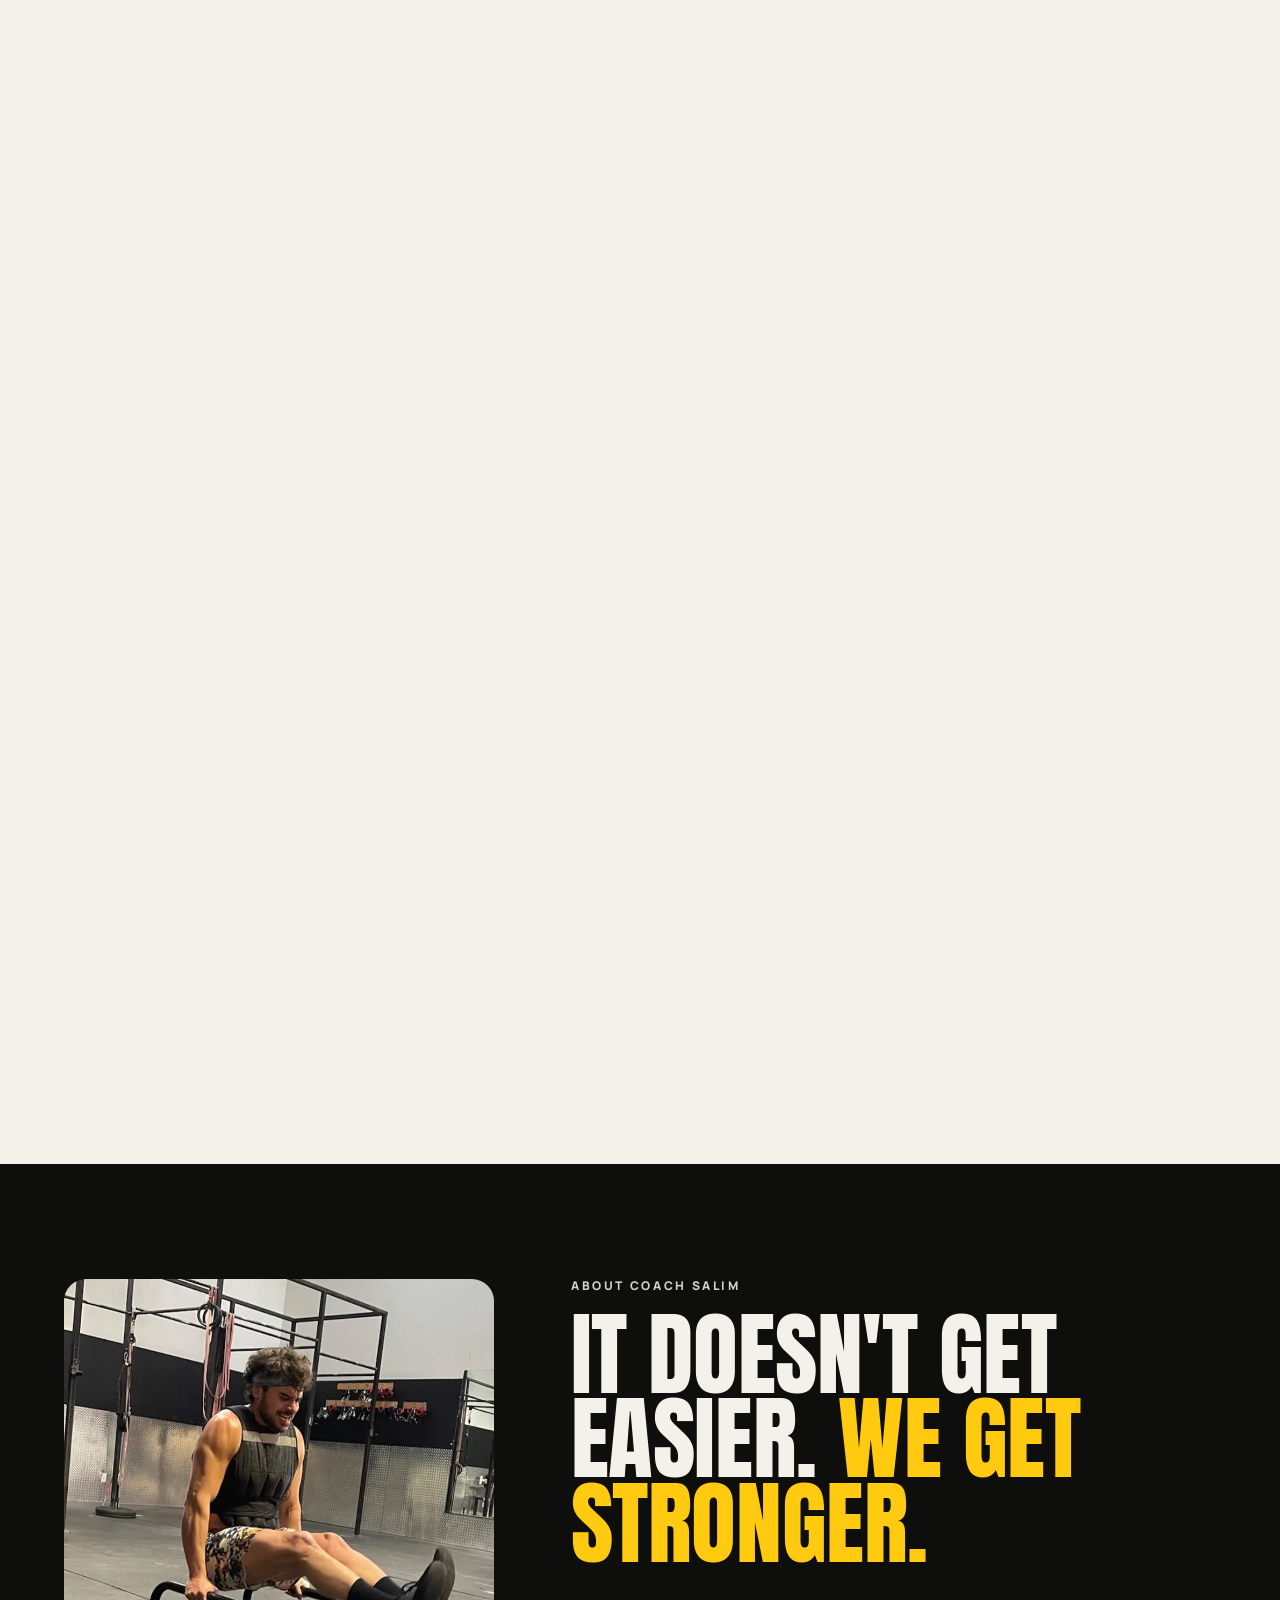
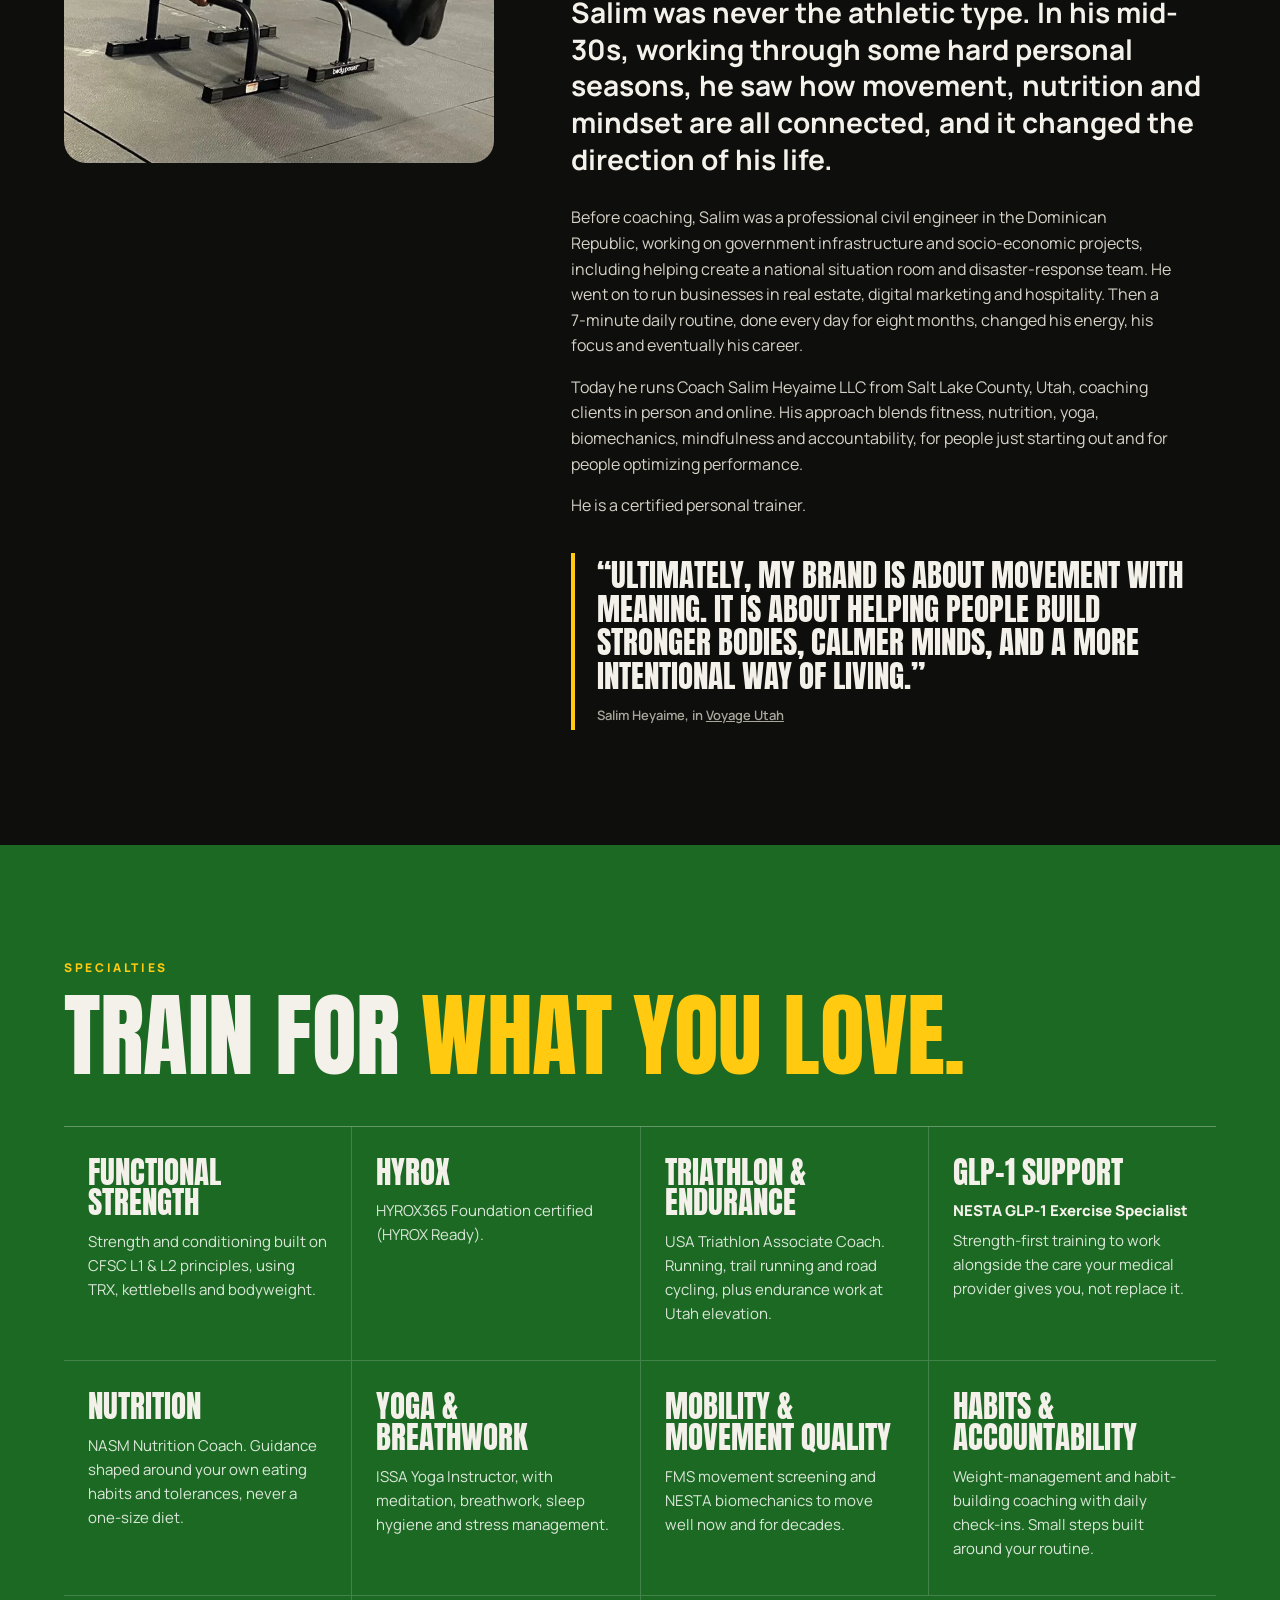
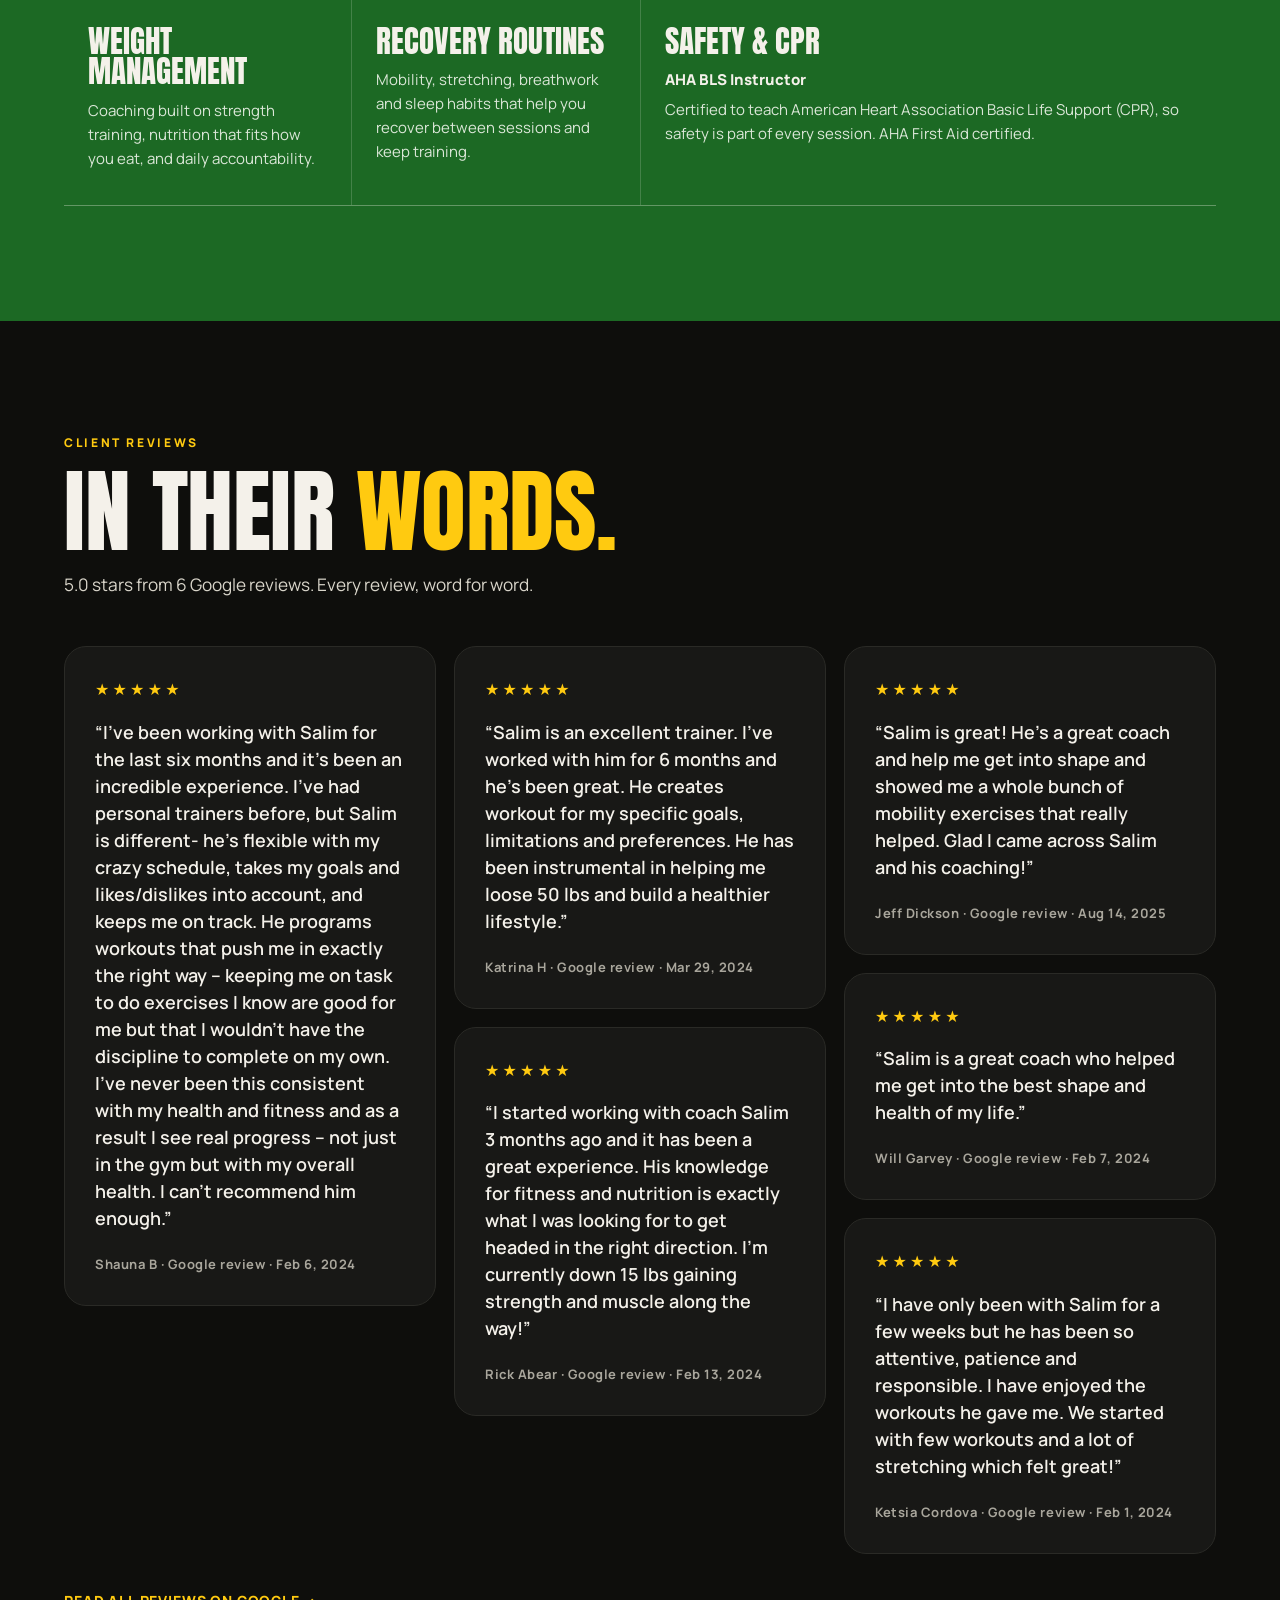
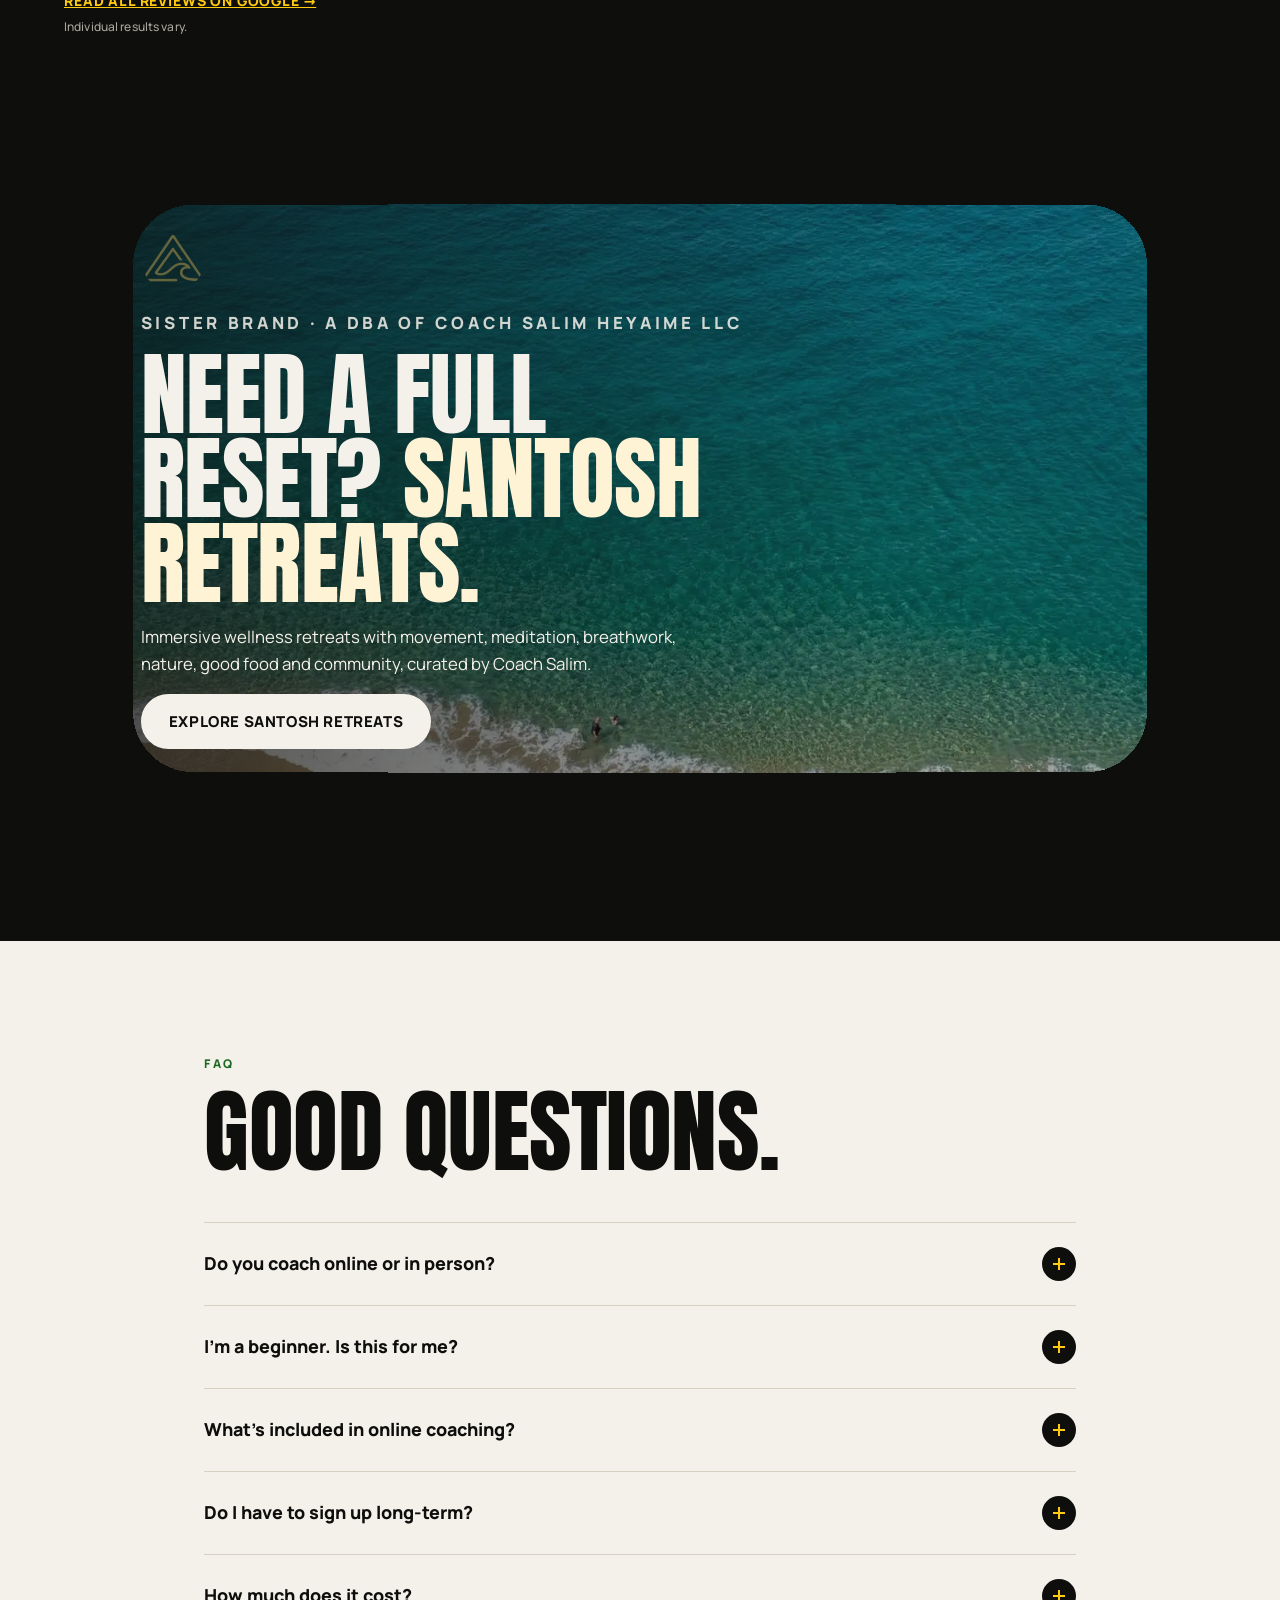
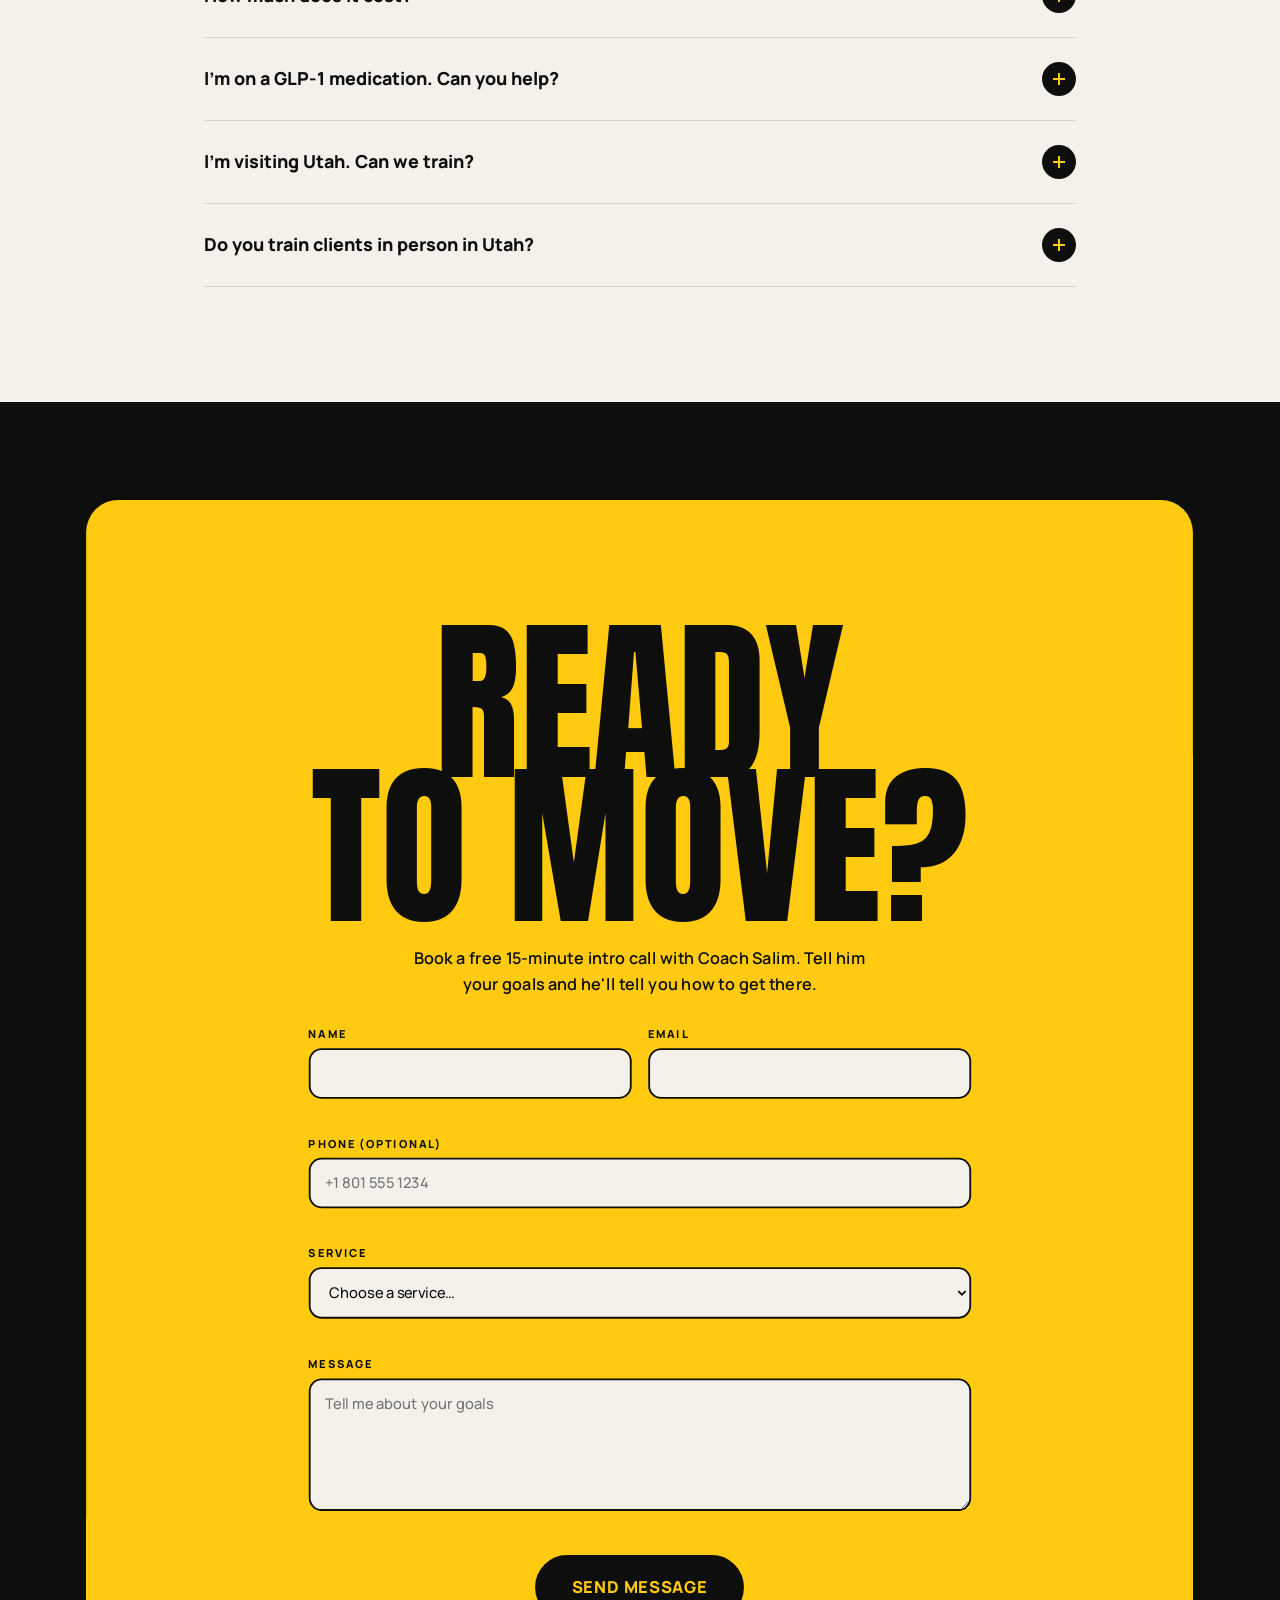
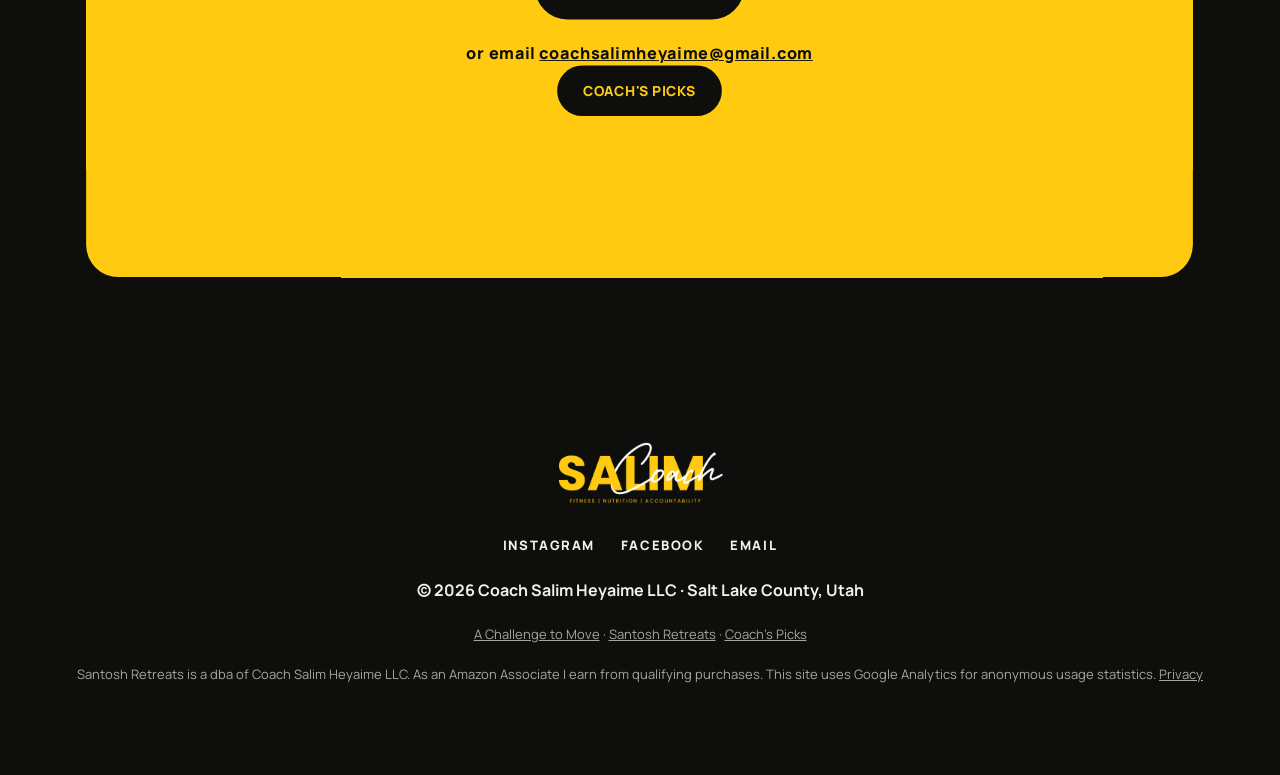
==== commit 2eb682cc: "QA: add Amazon Associate disclosure to the homepage footer" ====
--- a/index.html
+++ b/index.html
@@ -404,7 +404,7 @@
   </ul>
   <p class="foot-legal">© 2026 Coach Salim Heyaime LLC · Salt Lake County, Utah</p>
   <p class="foot-small"><a href="https://book.coachsalimheyaime.com/" rel="noopener" target="_blank">A Challenge to Move</a> · <a href="https://santoshretreats.com/" rel="noopener" target="_blank">Santosh Retreats</a> · <a href="/picks/">Coach's Picks</a></p>
-  <p class="foot-small">Santosh Retreats is a dba of Coach Salim Heyaime LLC. This site uses Google Analytics for anonymous usage statistics. <a href="privacy/">Privacy</a></p>
+  <p class="foot-small">Santosh Retreats is a dba of Coach Salim Heyaime LLC. As an Amazon Associate I earn from qualifying purchases. This site uses Google Analytics for anonymous usage statistics. <a href="privacy/">Privacy</a></p>
 </footer>
 
 <script src="js/vendor/gsap.min.js" defer></script>
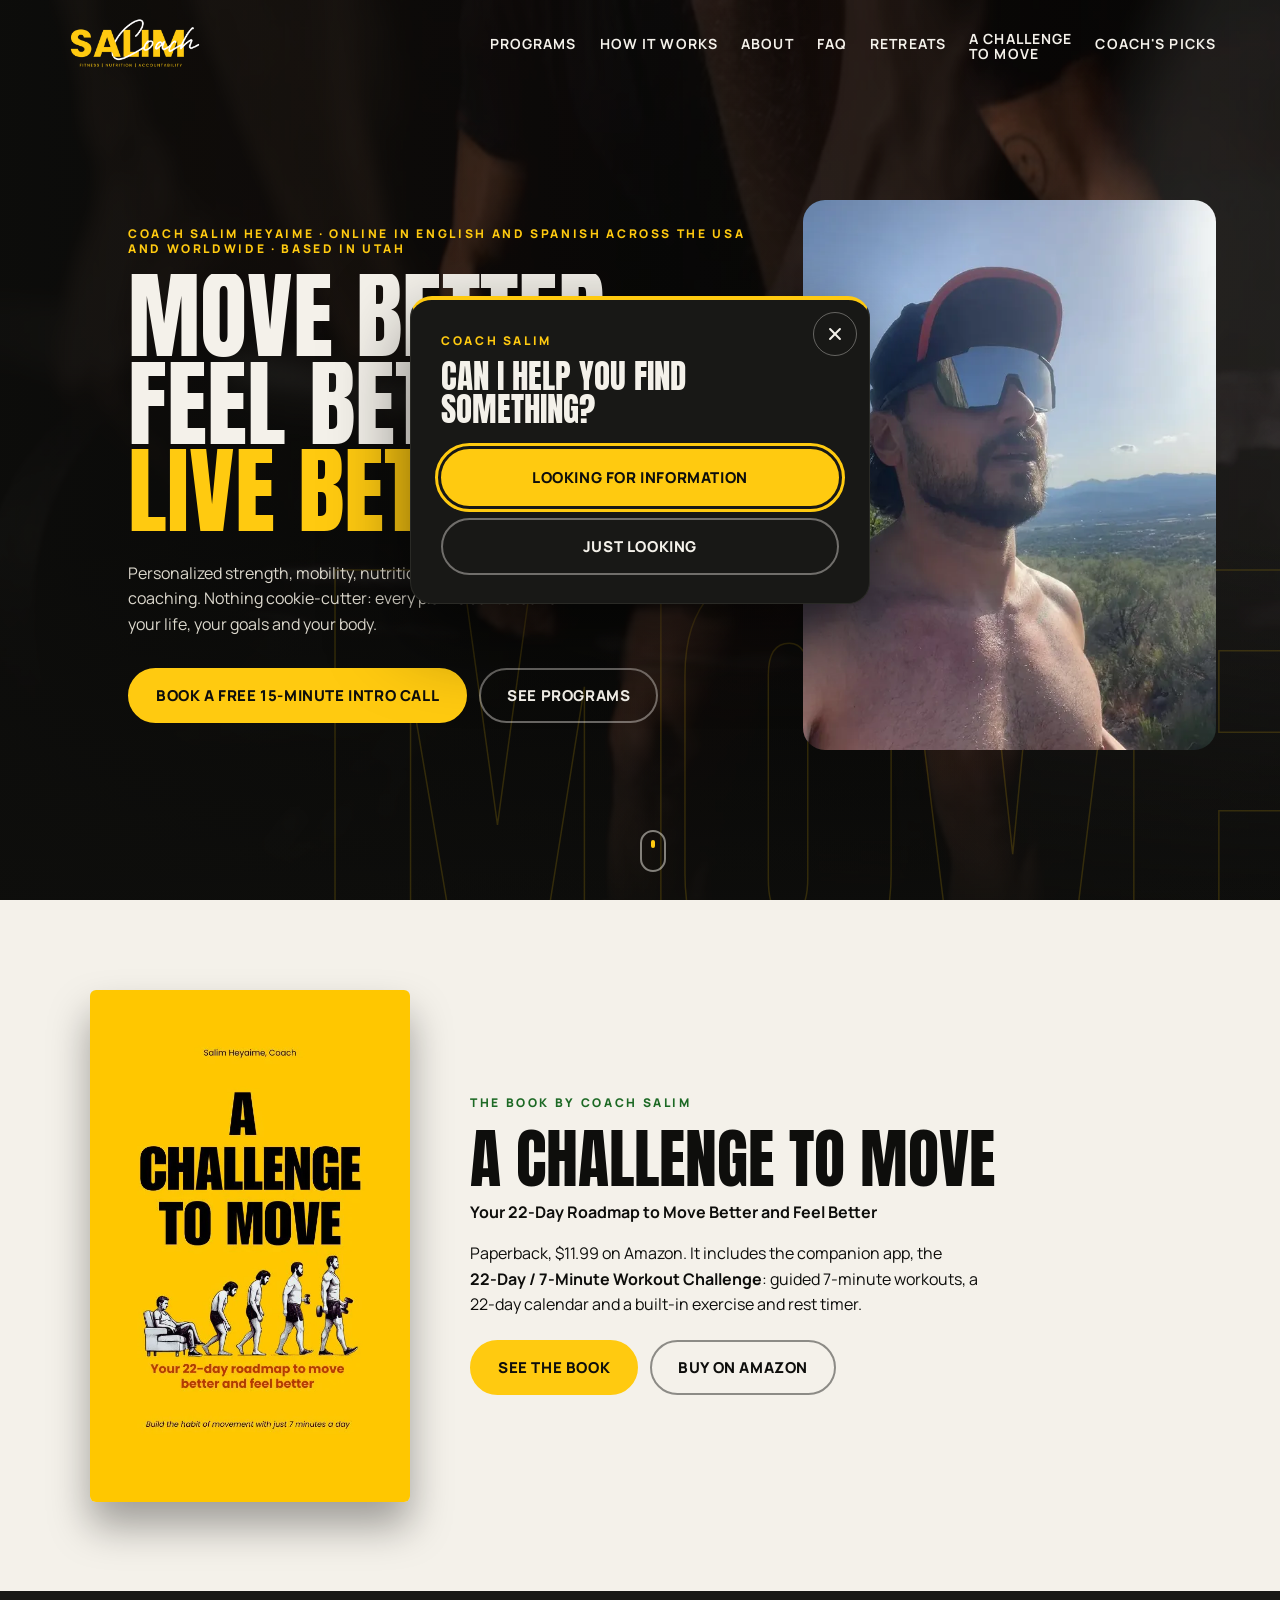
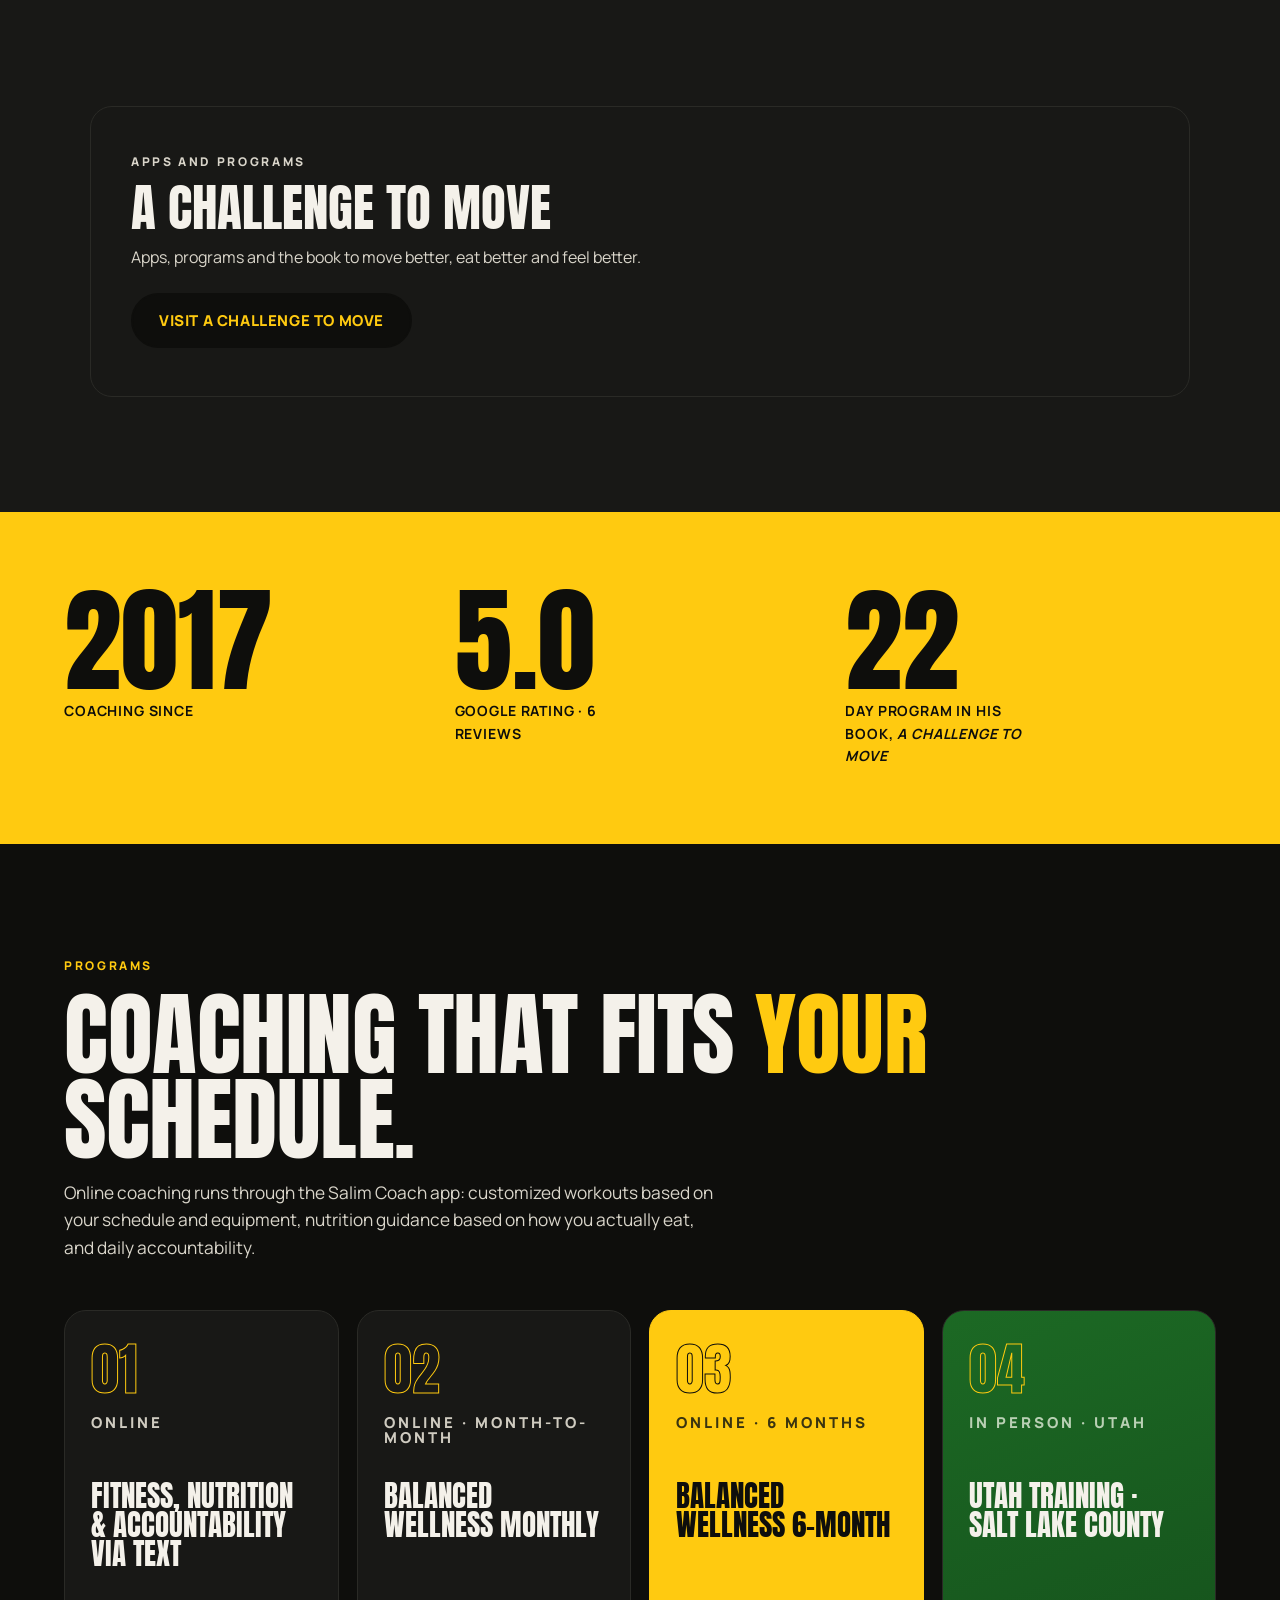
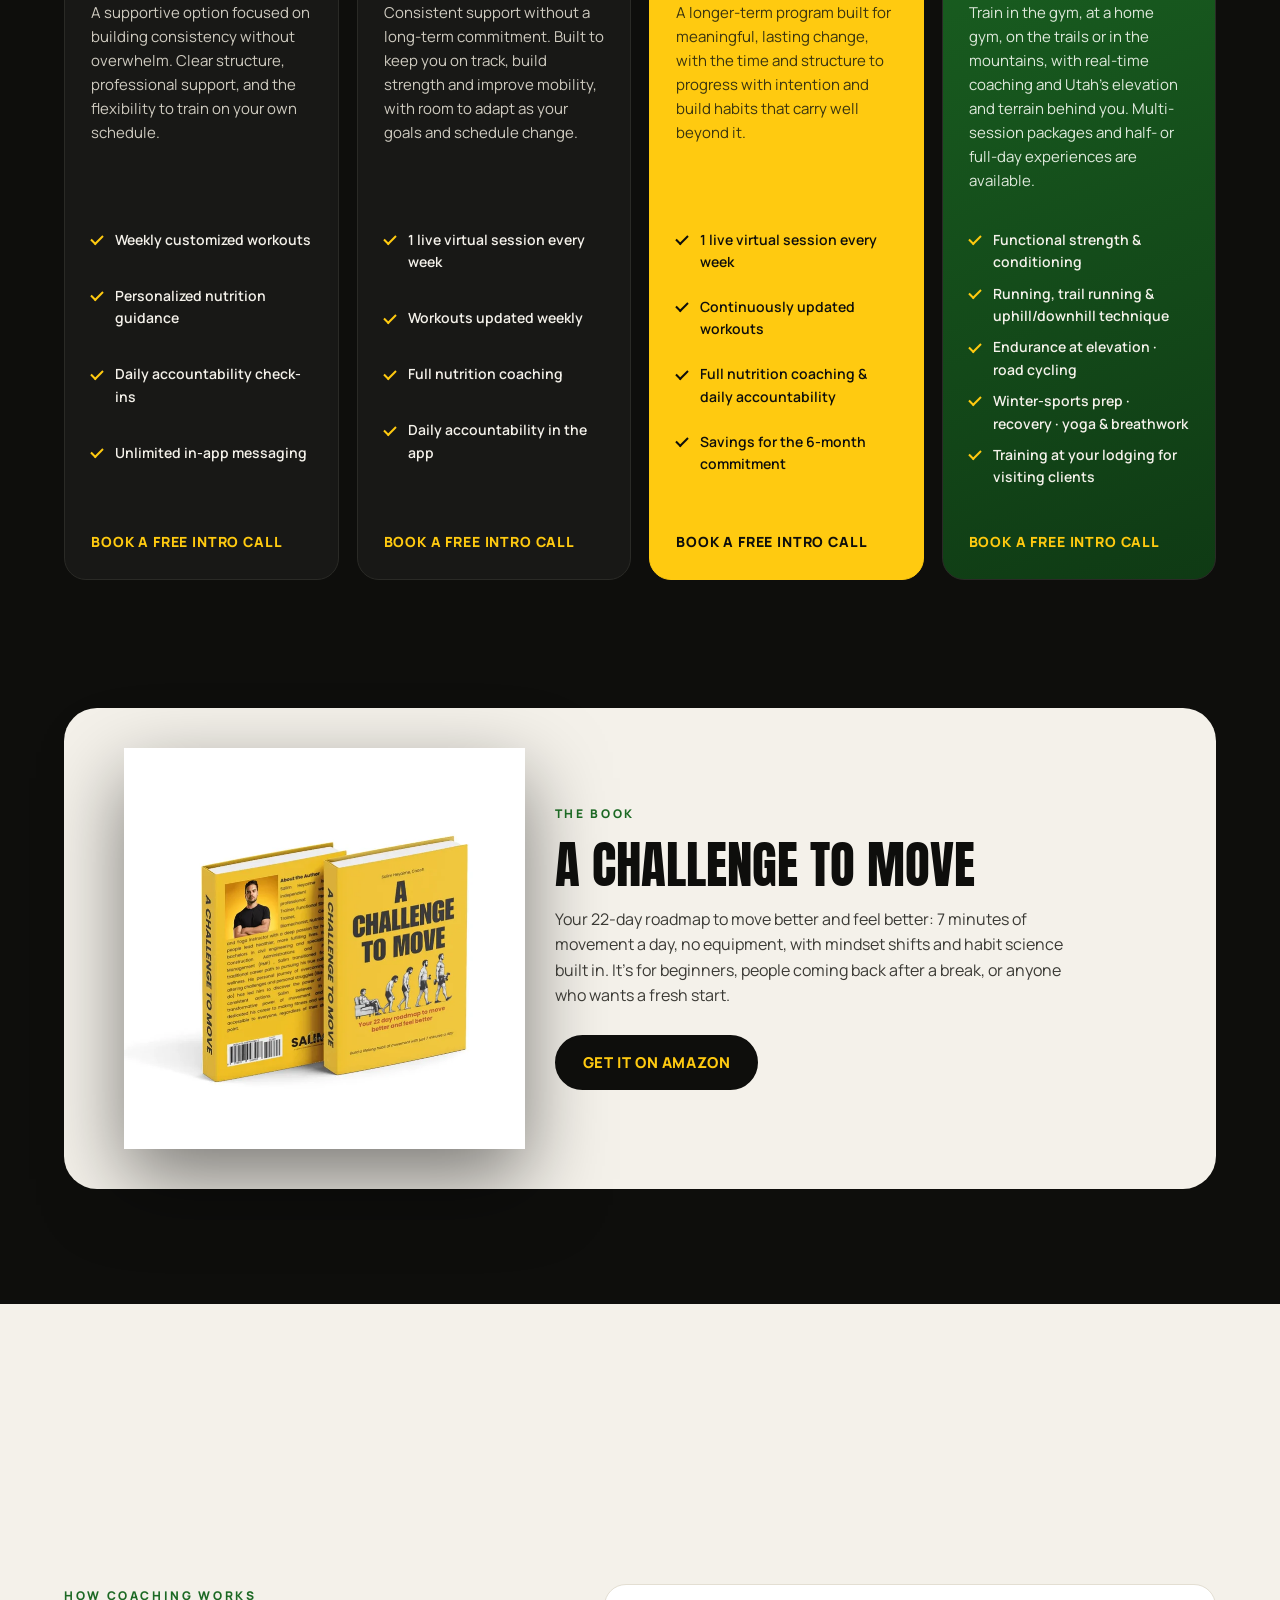
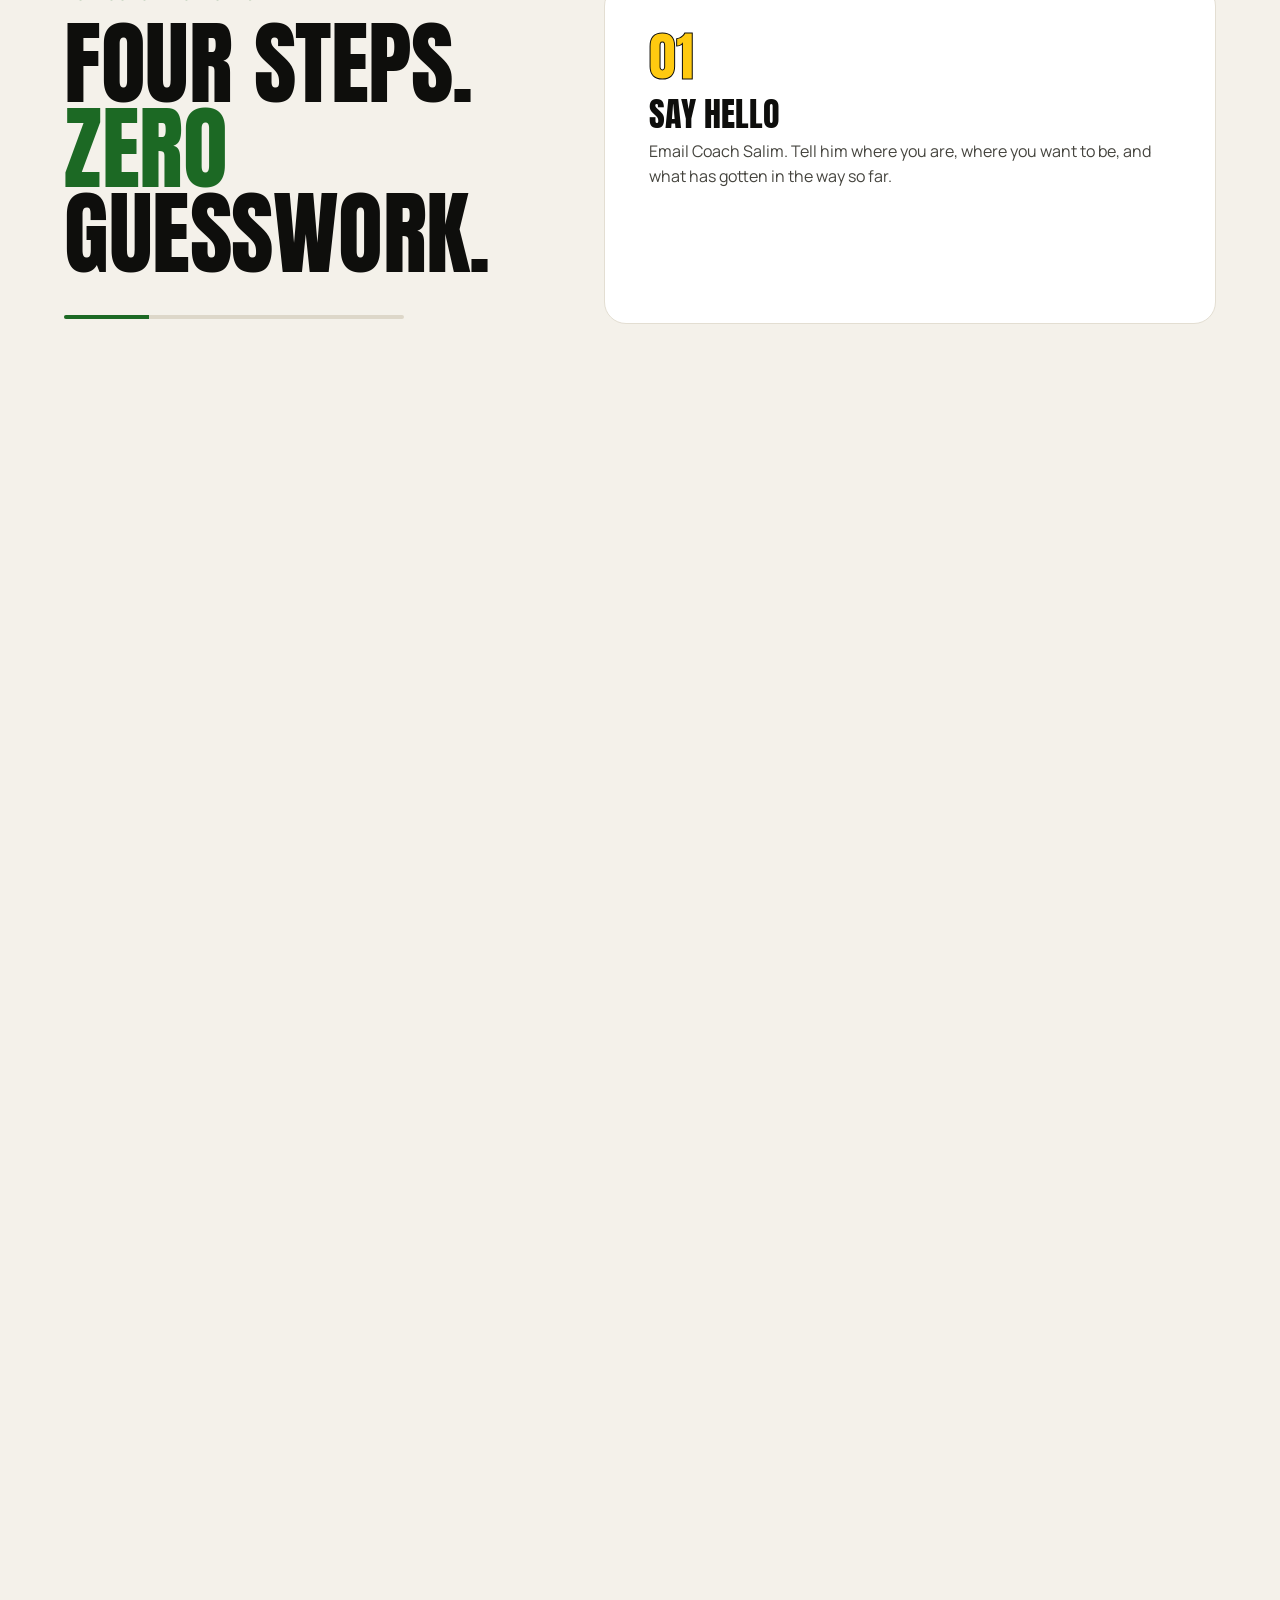
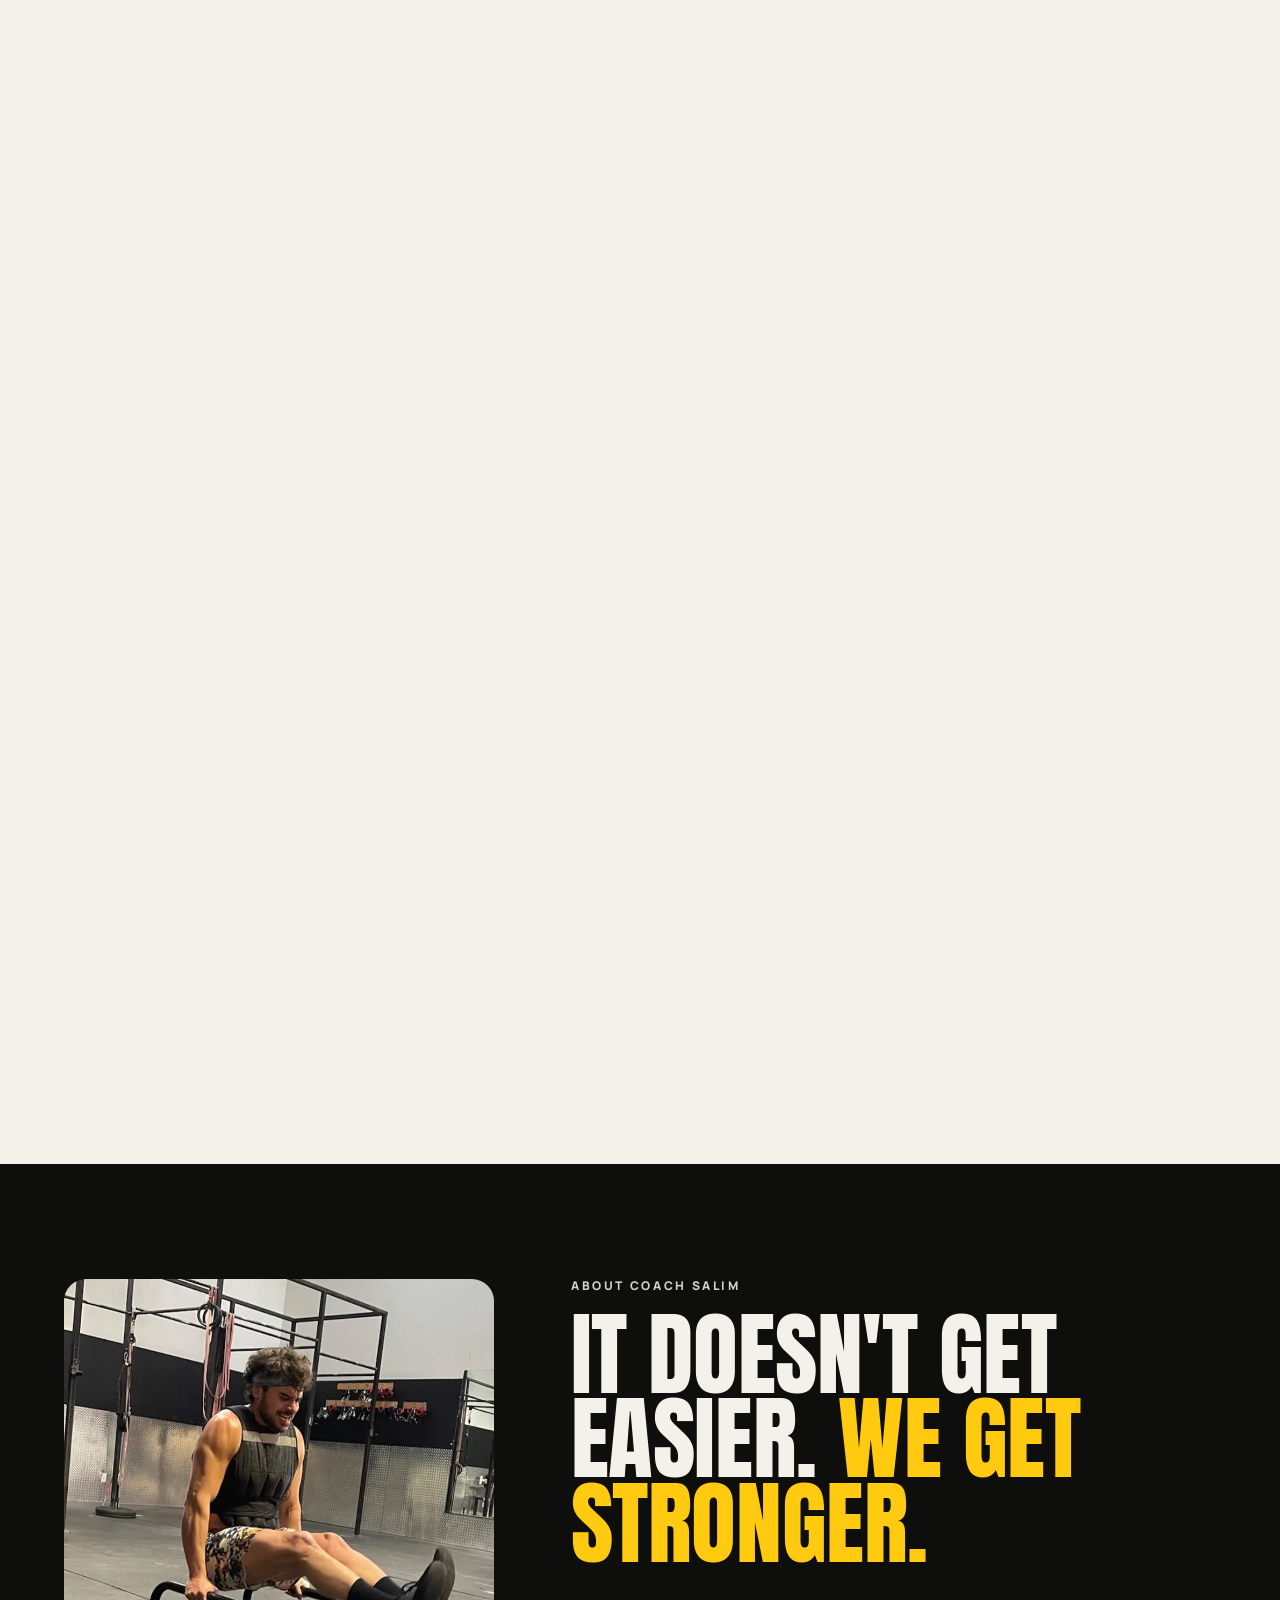
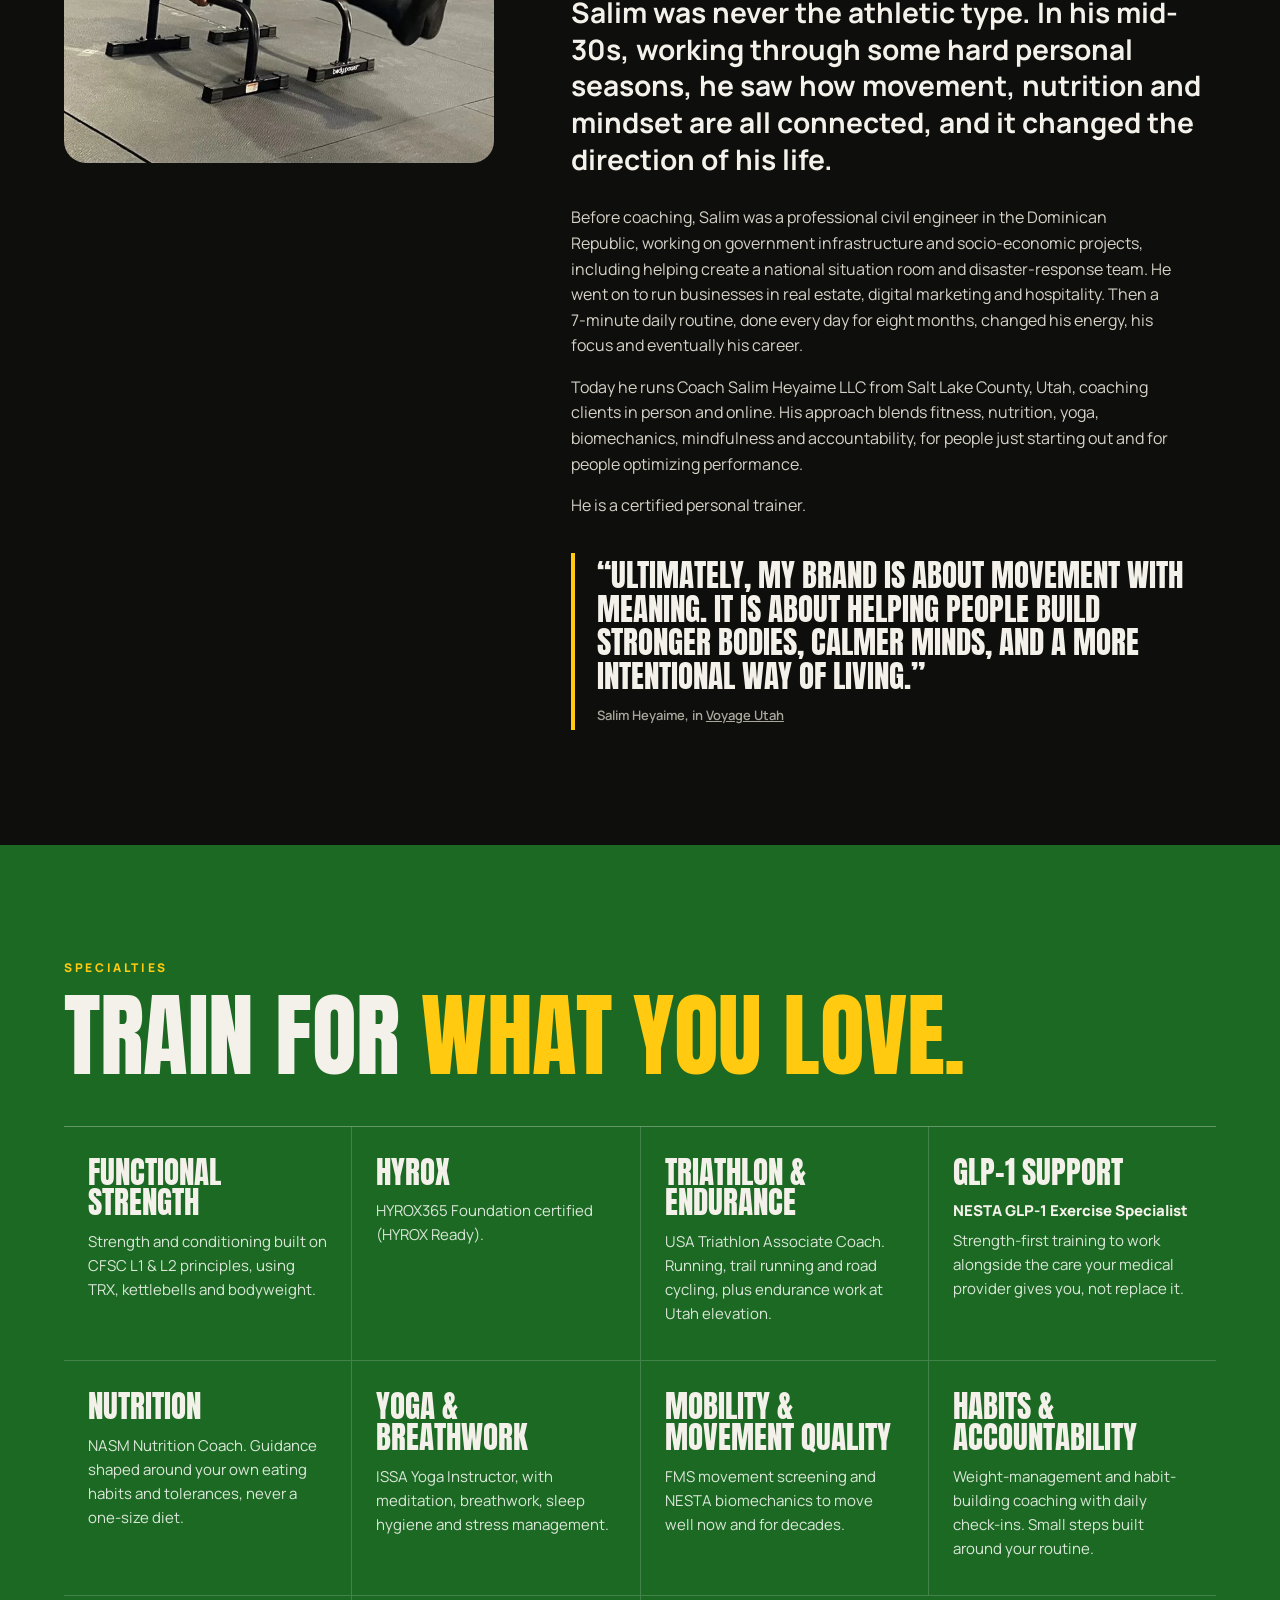
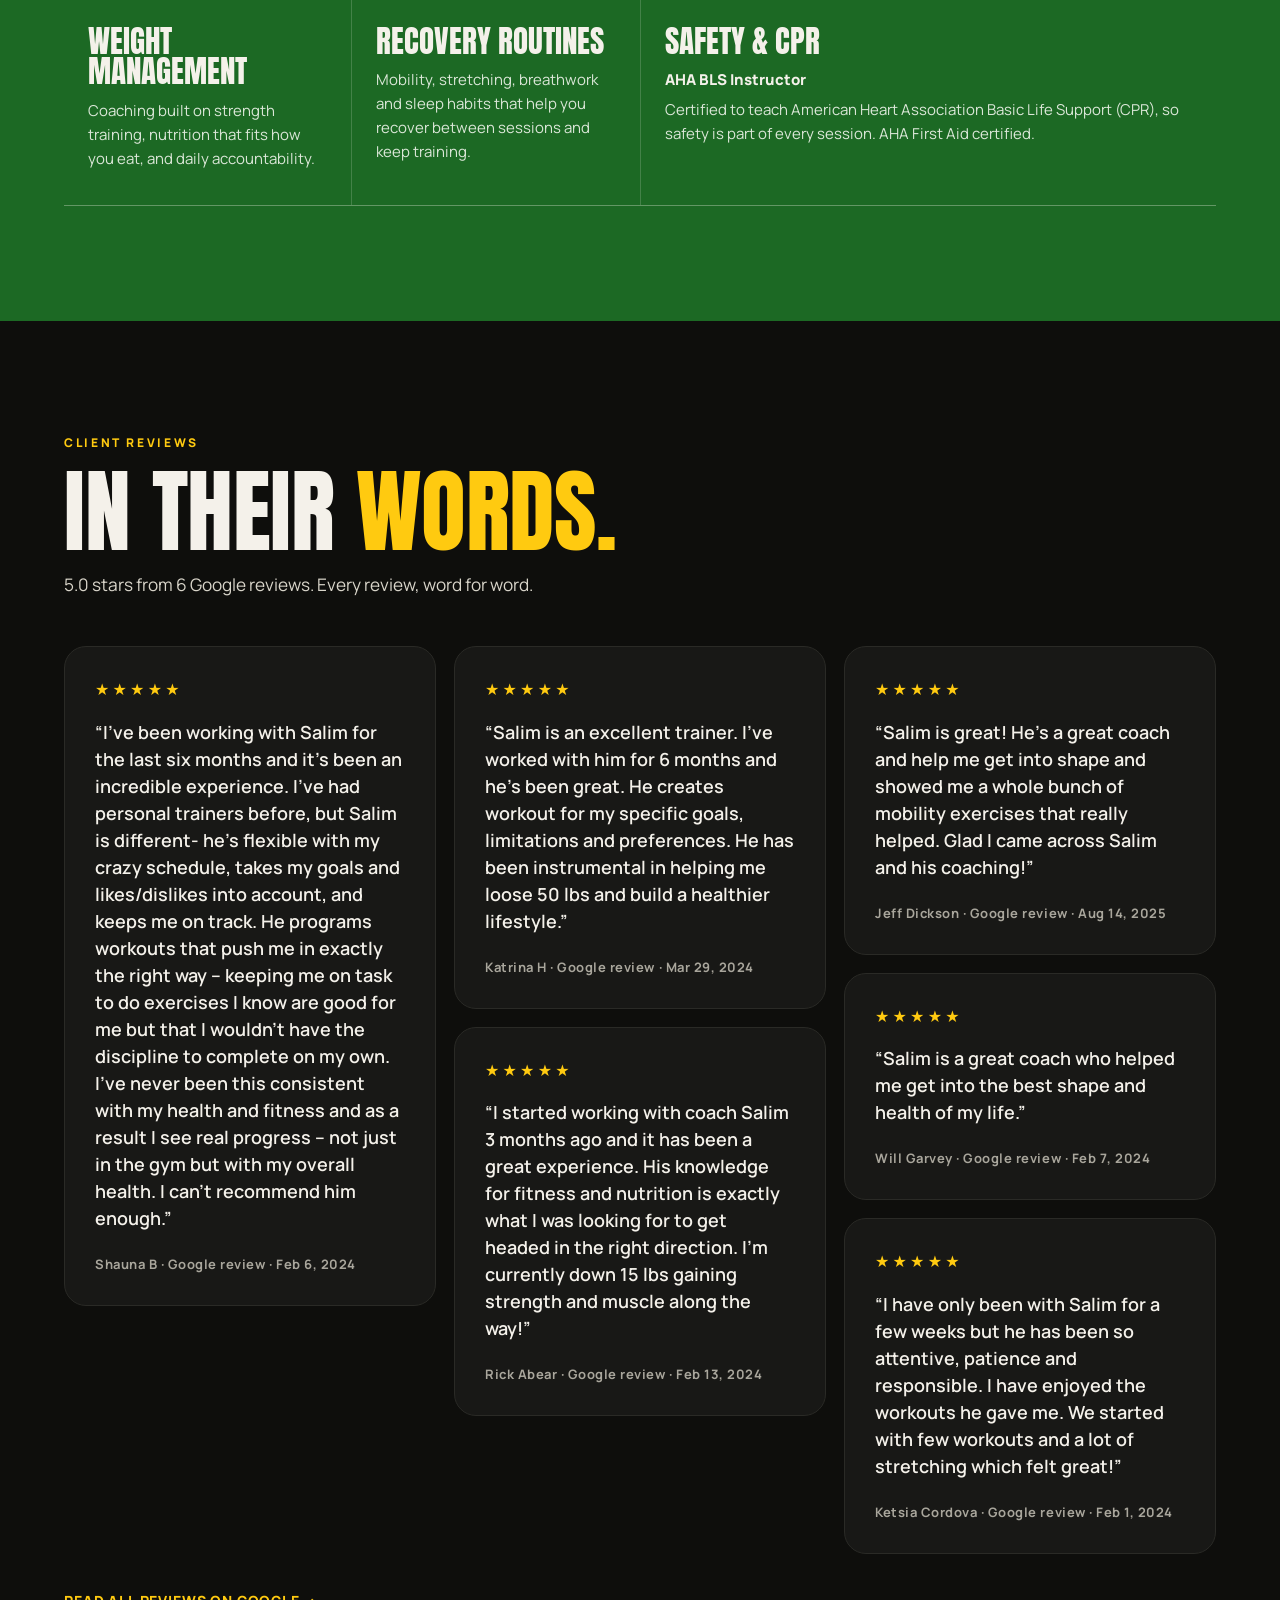
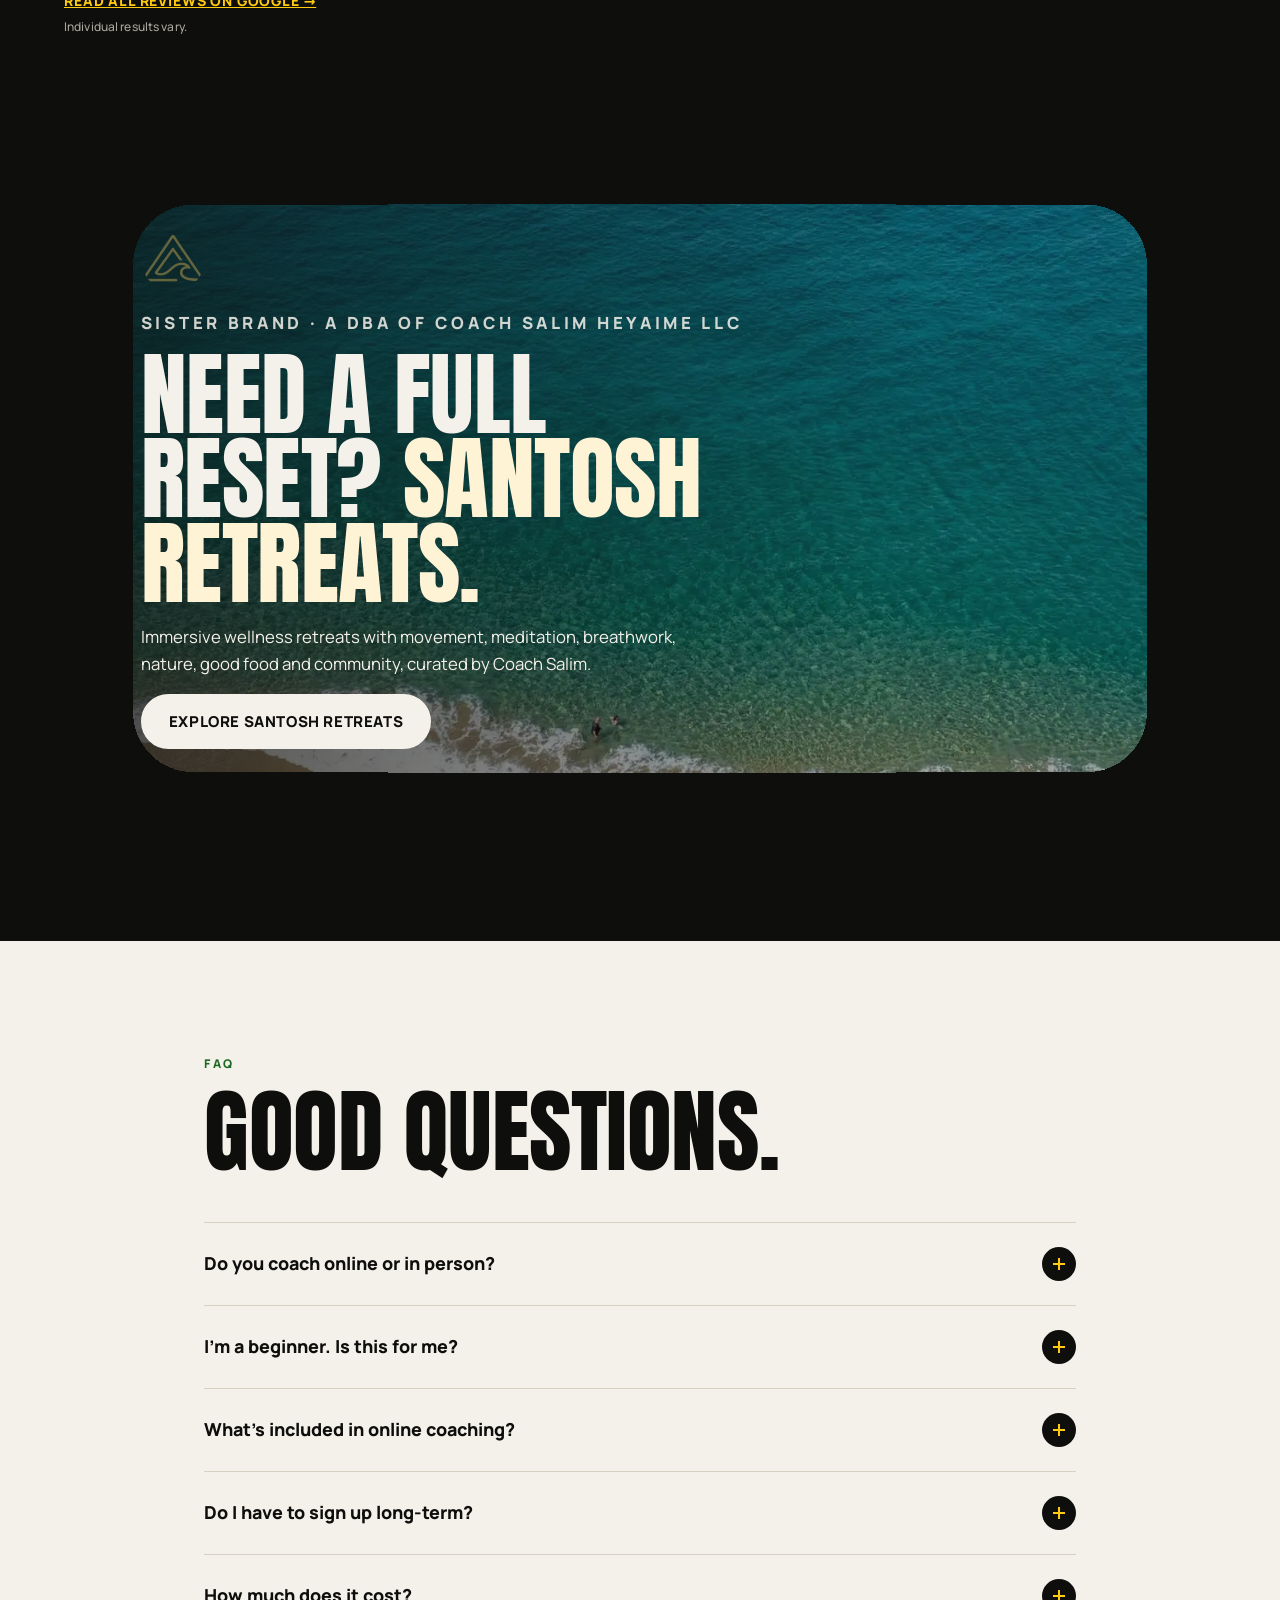
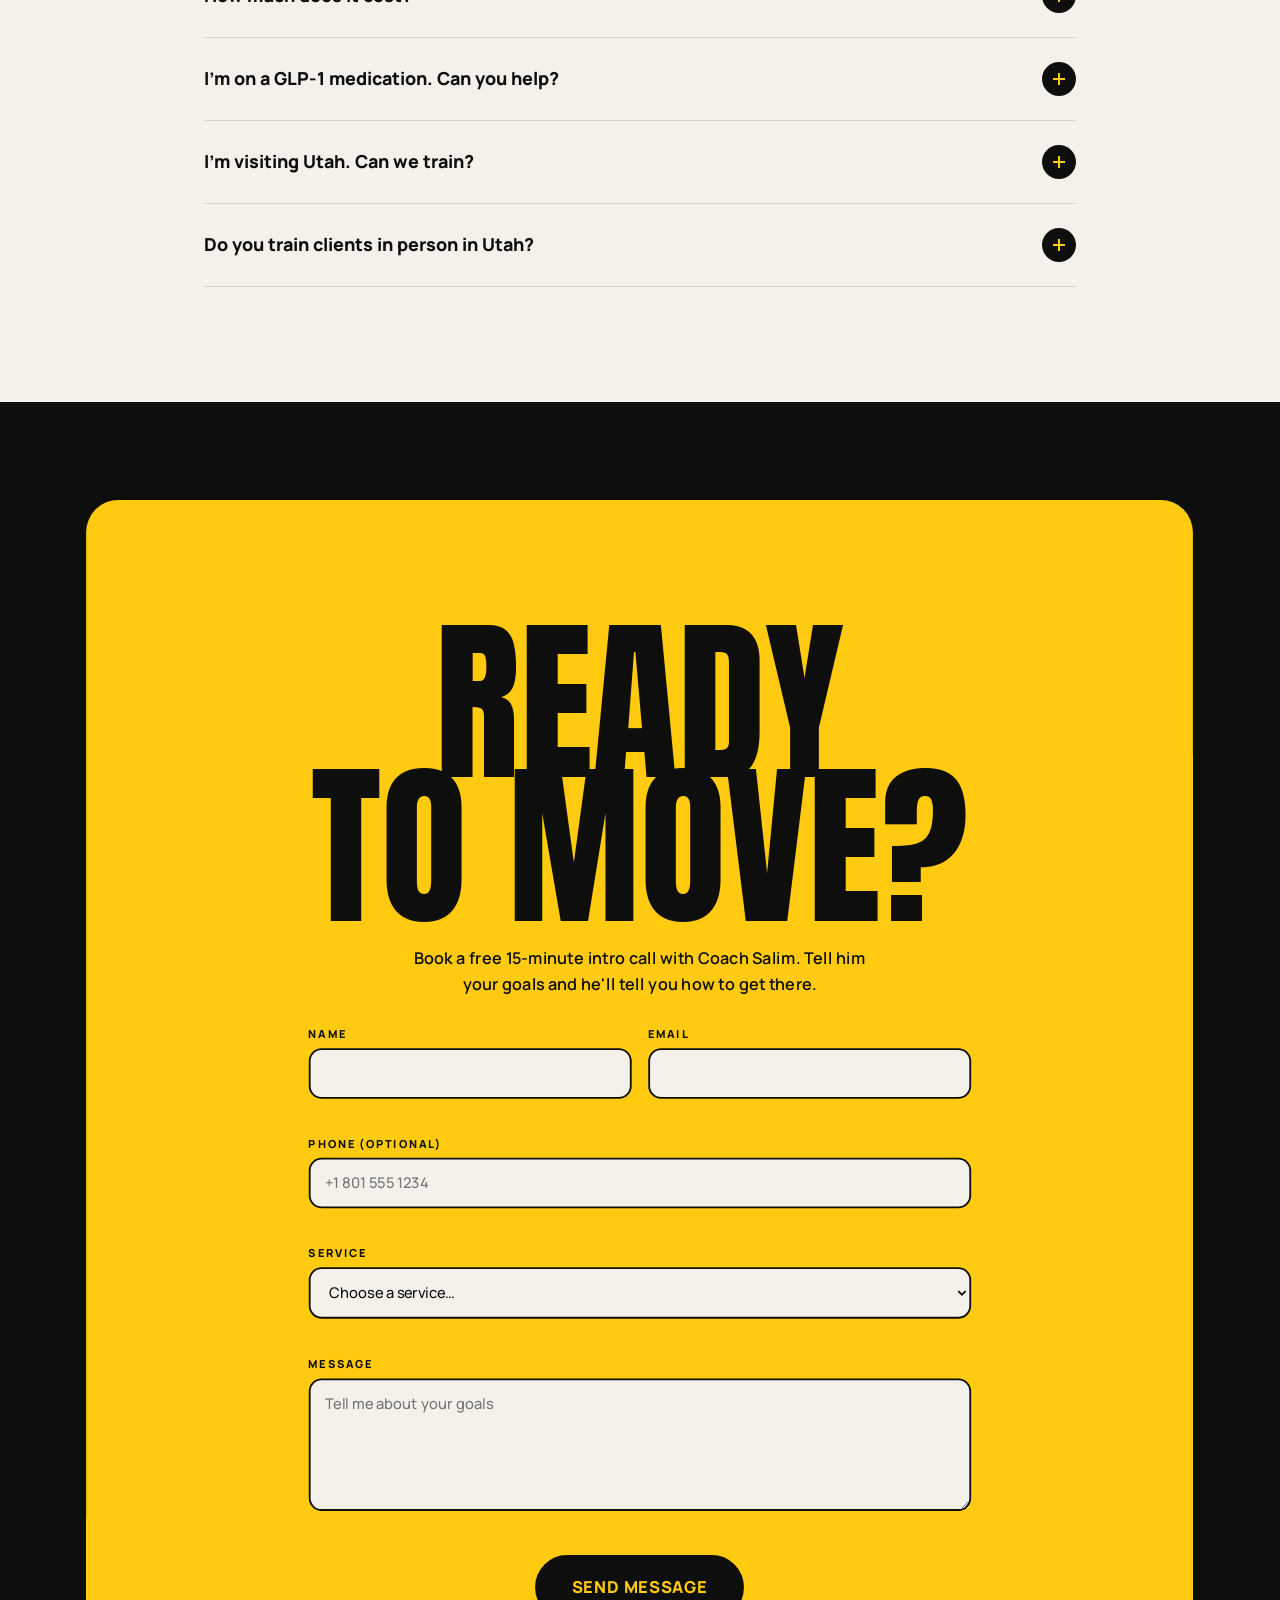
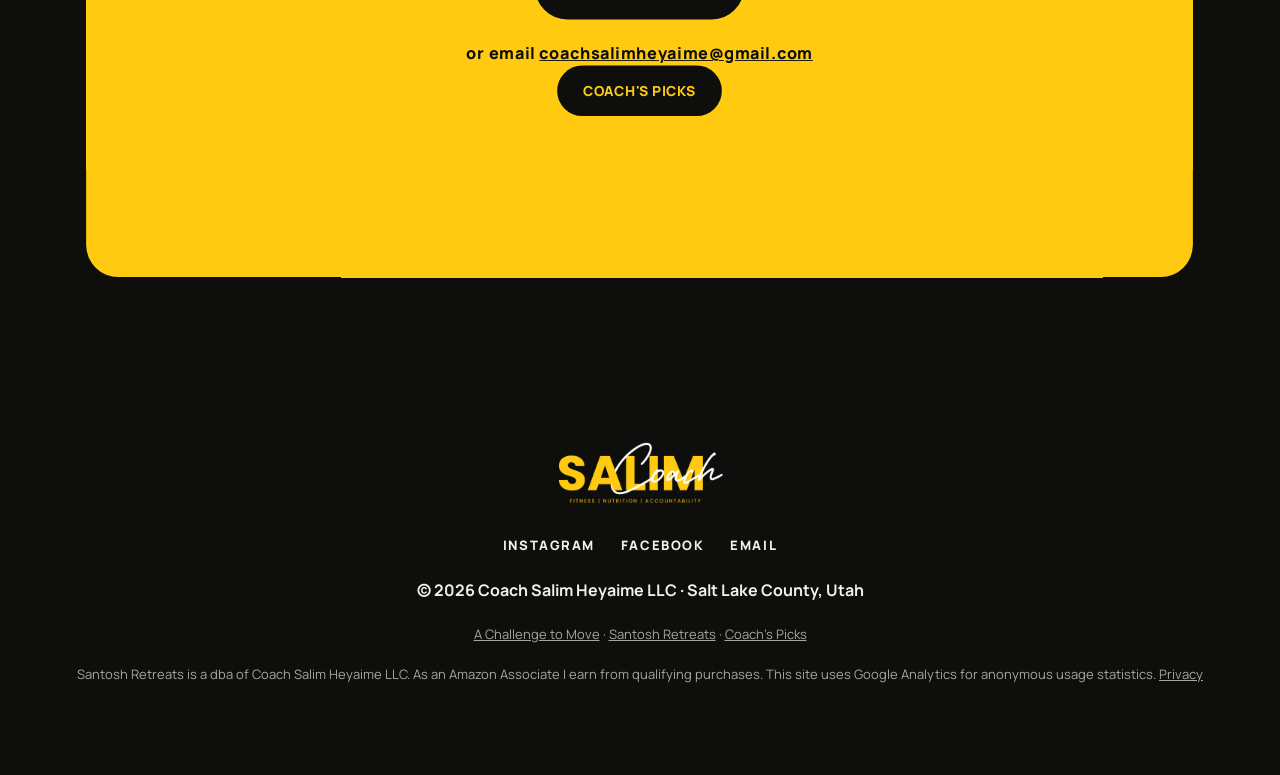
==== commit fafa7343: "One combined page: book and apps on top, Coach's Picks below" ====
--- a/index.html
+++ b/index.html
@@ -148,7 +148,7 @@
     <li><a href="#faq">FAQ</a></li>
     <li><a href="https://santoshretreats.com" rel="noopener" target="_blank">Retreats</a></li>
     <li><a class="nav-store" href="https://achallengetomove.com/" rel="noopener" target="_blank"><span>A Challenge</span><span>to Move</span></a></li>
-    <li><a href="/picks/">Coach's Picks</a></li>
+    <li><a href="https://achallengetomove.com/#coachs-picks" rel="noopener" target="_blank">Coach's Picks</a></li>
   </ul></nav>
 </header>
 
@@ -389,7 +389,7 @@
       <button class="btn btn-dark btn-xl" type="submit">Send message</button>
     </form>
     <p class="cta-mail">or email <a href="mailto:coachsalimheyaime@gmail.com" target="_blank" rel="noopener">coachsalimheyaime@gmail.com</a></p>
-    <p class="cta-store"><a class="btn btn-dark" href="/picks/">Coach's Picks</a></p>
+    <p class="cta-store"><a class="btn btn-dark" href="https://achallengetomove.com/#coachs-picks" rel="noopener" target="_blank">Coach's Picks</a></p>
   </div>
 </section>
 </main>
@@ -403,7 +403,7 @@
     <li><a href="#contact">Email</a></li>
   </ul>
   <p class="foot-legal">© 2026 Coach Salim Heyaime LLC · Salt Lake County, Utah</p>
-  <p class="foot-small"><a href="https://book.coachsalimheyaime.com/" rel="noopener" target="_blank">A Challenge to Move</a> · <a href="https://santoshretreats.com/" rel="noopener" target="_blank">Santosh Retreats</a> · <a href="/picks/">Coach's Picks</a></p>
+  <p class="foot-small"><a href="https://book.coachsalimheyaime.com/" rel="noopener" target="_blank">A Challenge to Move</a> · <a href="https://santoshretreats.com/" rel="noopener" target="_blank">Santosh Retreats</a> · <a href="https://achallengetomove.com/#coachs-picks" rel="noopener" target="_blank">Coach's Picks</a></p>
   <p class="foot-small">Santosh Retreats is a dba of Coach Salim Heyaime LLC. As an Amazon Associate I earn from qualifying purchases. This site uses Google Analytics for anonymous usage statistics. <a href="privacy/">Privacy</a></p>
 </footer>
 
